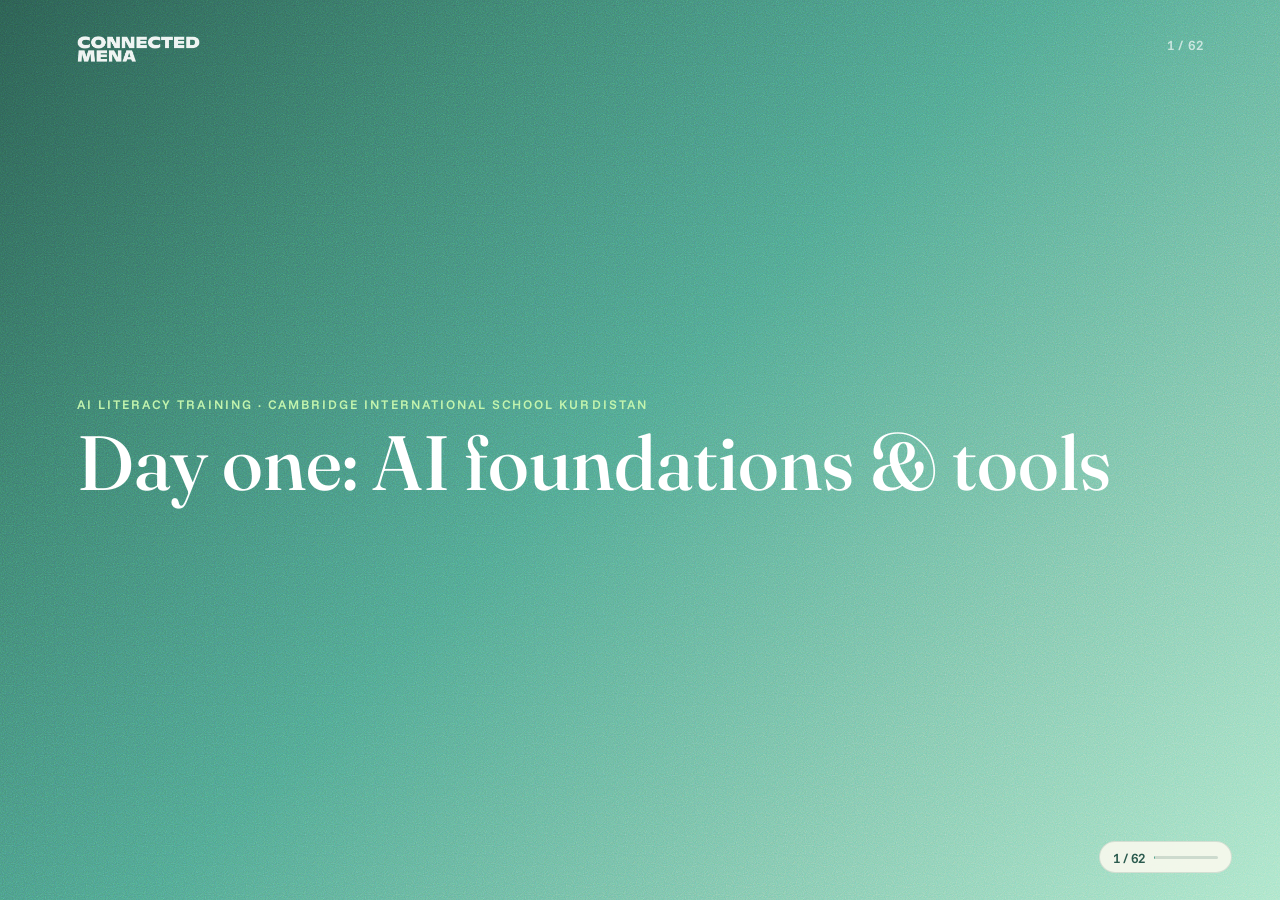
==== index.html @ ff489d91 "Add AutoDraw exercise and LLM/NotebookLM tool slides to Tools for Teachers section Co-Authored-By: C" ====
<!doctype html>
<html lang="en">
<head>
<meta charset="UTF-8" />
<meta name="viewport" content="width=device-width, initial-scale=1, viewport-fit=cover" />
<title>Erbil Training</title>
<link rel="stylesheet" href="css/style.css" />
</head>
<body>

<div class="deck">

  <!-- 1. COVER — day title slide (top level) ................................ -->
  <section id="slide-1" class="slide on-gradient">
    <img class="logo-mark" src="assets/logo/CONNECTED-MENA_Logo_RGB_White.png" alt="CONNECTED MENA" />
    <span class="slide-number"></span>
    <div class="slide-inner">
      <p class="eyebrow on-dark">AI literacy training &middot; Cambridge International School Kurdistan</p>
      <h1 class="headline-xl">Day one: AI foundations &amp; tools</h1>
    </div>
  </section>

  <!-- 2. CONTENT — about me ................................................... -->
  <section id="slide-2" class="slide on-sand">
    <span class="slide-number"></span>
    <div class="slide-inner" style="max-width: 78rem;">
      <h2 class="headline-lg">About me</h2>
      <div class="photo-split">
        <img src="assets/photos/mountains.jpg" alt="" />
        <div>
          <p class="subhead" style="margin-top: 0;">Henry Weikel</p>
          <ul class="bullets" style="margin-top: 0.8rem;">
            <li>English Literature at UC Berkeley &amp; University of Oxford</li>
            <li>Project-based learning and debate educator running programs in Asia, MENA, the UK, &amp; the US</li>
            <li>Obsessed with personal projects: publishing company, travel writing, filmmaking, flying trapeze</li>
            <li>Hobbyist programmer &amp; partial AI skeptic</li>
          </ul>
        </div>
      </div>
    </div>
  </section>

  <!-- 3. CONTENT — introductory exercise ....................................... -->
  <section id="slide-3" class="slide on-sand">
    <span class="slide-number"></span>
    <div class="slide-inner">
      <h2 class="headline-lg">Introductory exercise</h2>
      <div class="axis-card">
        <div class="axis-diagram">
          <span class="axis-label axis-top">Very beneficial</span>
          <span class="axis-label axis-bottom">Very damaging</span>
          <span class="axis-label axis-left">Never</span>
          <span class="axis-label axis-right">Daily</span>
          <div class="axis-svg-wrap">
            <svg class="axis-svg" viewBox="0 0 400 400" preserveAspectRatio="xMidYMid meet">
              <defs>
                <marker id="axisArrow" viewBox="0 0 10 10" refX="5" refY="5" markerWidth="6" markerHeight="6" orient="auto-start-reverse">
                  <path d="M0,0 L10,5 L0,10 Z" style="fill:var(--forest);" />
                </marker>
              </defs>
              <line x1="20" y1="200" x2="380" y2="200" style="stroke:var(--forest); stroke-width:3;" marker-start="url(#axisArrow)" marker-end="url(#axisArrow)" />
              <line x1="200" y1="20" x2="200" y2="380" style="stroke:var(--forest); stroke-width:3;" marker-start="url(#axisArrow)" marker-end="url(#axisArrow)" />
            </svg>
          </div>
        </div>
      </div>
      <ul class="bullets">
        <li>How often do you personally use AI tools now?</li>
        <li>How good do you think AI tools will be for your students?</li>
      </ul>
    </div>
  </section>

  <!-- 4. ICON LIST — key goals of training ..................................... -->
  <section id="slide-4" class="slide on-sand">
    <span class="slide-number"></span>
    <div class="slide-inner">
      <p class="eyebrow">AI foundations</p>
      <h2 class="headline-lg">Key goals of training</h2>
      <ul class="icon-list">
        <li><img src="assets/icons/black/CONNECTED-MENA_Icons_RGB_Shield_Black.png" alt="" />AI foundations &mdash; ethical &amp; technical</li>
        <li><img src="assets/icons/black/CONNECTED-MENA_Icons_RGB_Tool_Black.png" alt="" />Tools available</li>
        <li><img src="assets/icons/black/CONNECTED-MENA_Icons_RGB_Light-Bulb_Black.png" alt="" />New pedagogical frameworks</li>
        <li><img src="assets/icons/black/CONNECTED-MENA_Icons_RGB_Certified_Black.png" alt="" />Practical experience with assessment and classroom management</li>
      </ul>
    </div>
  </section>

  <!-- 5. CARD GRID — 3 day roadmap ............................................. -->
  <section id="slide-5" class="slide on-sand">
    <span class="slide-number"></span>
    <div class="slide-inner">
      <p class="eyebrow">AI foundations</p>
      <h2 class="headline-lg">3 day roadmap</h2>
      <div class="card-grid">
        <div class="card">
          <img class="card-icon" src="assets/icons/black/CONNECTED-MENA_Icons_RGB_Ai_Black.png" alt="" />
          <span class="card-label">Day one</span>
          <h3>AI foundations &amp; tools for education</h3>
        </div>
        <div class="card">
          <img class="card-icon" src="assets/icons/black/CONNECTED-MENA_Icons_RGB_Light-Bulb_Black.png" alt="" />
          <span class="card-label">Day two</span>
          <h3>AI &amp; contemporary pedagogy</h3>
        </div>
        <div class="card">
          <img class="card-icon" src="assets/icons/black/CONNECTED-MENA_Icons_RGB_Book_Black.png" alt="" />
          <span class="card-label">Day three</span>
          <h3>Curriculum introduction &amp; practice lessons</h3>
        </div>
      </div>
    </div>
  </section>

  <!-- 6. CONTENT — what you will leave with .................................... -->
  <section id="slide-6" class="slide on-sand">
    <span class="slide-number"></span>
    <div class="slide-inner">
      <p class="eyebrow">AI foundations</p>
      <h2 class="headline-lg">What you will leave with</h2>
      <ul class="bullets">
        <li>The foundation of the curriculum, preparing you for ongoing support from Mohammed</li>
        <li>Confidence using PBL and interactive classrooms to teach AI</li>
        <li>Experience teaching lessons and assessing student work with a rubric</li>
      </ul>
    </div>
  </section>

  <!-- 7. SUB-SECTION — survey results and discussion ........................... -->
  <section id="slide-7" class="slide on-tint">
    <img class="logo-mark" src="assets/logo/CONNECTED-MENA_Logo_RGB_Black.png" alt="CONNECTED MENA" />
    <span class="slide-number"></span>
    <div class="slide-inner">
      <p class="eyebrow">AI foundations</p>
      <h2 class="headline-lg">Survey results and discussion</h2>
    </div>
  </section>

  <!-- 8. CONTENT — establishing our baseline .................................... -->
  <section id="slide-8" class="slide on-sand">
    <span class="slide-number"></span>
    <div class="slide-inner">
      <p class="eyebrow">Survey results and discussion</p>
      <h2 class="headline-lg">Establishing our baseline</h2>
      <ul class="bullets">
        <li>Which AI tools do you use now?</li>
        <li>Which AI tools are you most interested in learning about?</li>
        <li>What is your biggest concern?</li>
        <li>What would you like to spend the most time on during this training?</li>
        <li>What aspect of teaching do you enjoy the most?</li>
      </ul>
    </div>
  </section>

  <!-- 9. SECTION — AI foundations .............................................. -->
  <section id="slide-9" class="slide on-charcoal">
    <img class="logo-mark" src="assets/logo/CONNECTED-MENA_Logo_RGB_White.png" alt="CONNECTED MENA" />
    <span class="slide-number"></span>
    <span class="section-index">01</span>
    <div class="slide-inner">
      <h1 class="headline-xl">AI foundations</h1>
    </div>
  </section>

  <!-- 10. SUB-SECTION — what is AI? ............................................. -->
  <section id="slide-10" class="slide on-tint">
    <img class="logo-mark" src="assets/logo/CONNECTED-MENA_Logo_RGB_Black.png" alt="CONNECTED MENA" />
    <span class="slide-number"></span>
    <div class="slide-inner">
      <p class="eyebrow">AI foundations</p>
      <h2 class="headline-lg">What is AI?</h2>
    </div>
  </section>

  <!-- 11. CONTENT — rigorous definitions ......................................... -->
  <section id="slide-11" class="slide on-sand">
    <span class="slide-number"></span>
    <div class="slide-inner" style="max-width: 78rem;">
      <p class="eyebrow">What is AI?</p>
      <h2 class="headline-lg">Rigorous definitions are challenging &mdash; but they have to come before policy</h2>
      <div class="photo-split">
        <img src="assets/photos/granta.jpg" alt="" />
        <ul class="bullets" style="margin-top: 0;">
          <li>Major cultural and academic institutions in the US &amp; UK are facing public crises over AI policies</li>
          <li>Nobody involved can seem to agree what constitutes improper usage or even what AI is</li>
          <li>This is why &ldquo;mastery&rdquo; is so central to this curriculum</li>
        </ul>
      </div>
    </div>
  </section>

  <!-- 12. CONTENT — building a curriculum ........................................ -->
  <section id="slide-12" class="slide on-sand">
    <span class="slide-number"></span>
    <div class="slide-inner">
      <p class="eyebrow">What is AI?</p>
      <h2 class="headline-lg">Building a curriculum is the most impactful approach</h2>
      <ul class="bullets">
        <li>The current academic response in the US &amp; UK is retreat &mdash; blue book exams, mirrors during zoom exams, no homework</li>
        <li>Thesis of curriculum: raising students to understand tools will lead to better use (and potentially less use overall as a result)</li>
        <li>Western schools may have gotten these tools earlier, but CIS is significantly ahead by exploring a targeted curriculum</li>
      </ul>
    </div>
  </section>

  <!-- 13. TWO-QUOTE — political foundation ...................................... -->
  <section id="slide-13" class="slide on-gradient">
    <span class="slide-number"></span>
    <div class="slide-inner">
      <p class="eyebrow on-dark">What is AI?</p>
      <h2 class="headline-lg" style="color:var(--white); margin-bottom:1.6rem;">Political foundation</h2>
      <div class="statement-group">
        <p class="statement">Tools are always political.</p>
        <p class="statement">AI tools offer new ways to access, organize, and entrench power. Their opportunities come with risks.</p>
      </div>
    </div>
  </section>

  <!-- 14. TITLE ONLY — terminology ............................................... -->
  <section id="slide-14" class="slide on-sand">
    <span class="slide-number"></span>
    <div class="slide-inner">
      <p class="eyebrow">What is AI?</p>
      <h2 class="headline-lg">Terminology</h2>
    </div>
  </section>

  <!-- 15. CONTENT — key takeaways ................................................. -->
  <section id="slide-15" class="slide on-sand">
    <span class="slide-number"></span>
    <div class="slide-inner">
      <p class="eyebrow">What is AI?</p>
      <h2 class="headline-lg">Key takeaways</h2>
      <ul class="bullets">
        <li>Models are non-deterministic</li>
        <li>Models make predictions based on limited understandings of the world provided by training data</li>
        <li>The model is only one part of the tool</li>
        <li>Modern AI tools are incredibly complex and not fully understood</li>
      </ul>
    </div>
  </section>

  <!-- 16. SUB-SECTION — AI failure modes ......................................... -->
  <section id="slide-16" class="slide on-tint">
    <img class="logo-mark" src="assets/logo/CONNECTED-MENA_Logo_RGB_Black.png" alt="CONNECTED MENA" />
    <span class="slide-number"></span>
    <div class="slide-inner">
      <p class="eyebrow">AI foundations</p>
      <h2 class="headline-lg">AI failure modes</h2>
    </div>
  </section>

  <!-- 17. CONTENT — non-determinism .............................................. -->
  <section id="slide-17" class="slide on-sand">
    <span class="slide-number"></span>
    <div class="slide-inner">
      <img class="mode-icon" src="assets/icons/black/CONNECTED-MENA_Icons_RGB_Cycle_Black.png" alt="" />
      <p class="eyebrow">AI failure modes</p>
      <h2 class="headline-lg">Non-determinism</h2>
      <ul class="bullets">
        <li>Inputs do not produce consistent outputs</li>
      </ul>
    </div>
  </section>

  <!-- 18. CONTENT — sycophancy .................................................... -->
  <section id="slide-18" class="slide on-sand">
    <span class="slide-number"></span>
    <div class="slide-inner">
      <img class="mode-icon" src="assets/icons/black/CONNECTED-MENA_Icons_RGB_Speech_Black.png" alt="" />
      <p class="eyebrow">AI failure modes</p>
      <h2 class="headline-lg">Sycophancy</h2>
      <ul class="bullets">
        <li>Models tend to produce responses that flatter and deceive human users</li>
      </ul>
    </div>
  </section>

  <!-- 19. CONTENT — bland answers .................................................. -->
  <section id="slide-19" class="slide on-sand">
    <span class="slide-number"></span>
    <div class="slide-inner">
      <img class="mode-icon" src="assets/icons/black/CONNECTED-MENA_Icons_RGB_Chart_Black.png" alt="" />
      <p class="eyebrow">AI failure modes</p>
      <h2 class="headline-lg">Bland answers</h2>
      <ul class="bullets">
        <li>Statistical tools are bad at extremes: they &ldquo;regress to the mean&rdquo; of their data by design.</li>
      </ul>
    </div>
  </section>

  <!-- 20. CONTENT — modality blindspots ............................................ -->
  <section id="slide-20" class="slide on-sand">
    <span class="slide-number"></span>
    <div class="slide-inner">
      <img class="mode-icon" src="assets/icons/black/CONNECTED-MENA_Icons_RGB_Maths_Black.png" alt="" />
      <p class="eyebrow">AI failure modes</p>
      <h2 class="headline-lg">Modality blindspots</h2>
      <ul class="bullets">
        <li>Models reason about the world through statistical representations of a specific data modality</li>
        <li>LLM calculations and spatial reasoning are structurally flawed as a result</li>
      </ul>
    </div>
  </section>

  <!-- 21. CONTENT — biased training data ............................................ -->
  <section id="slide-21" class="slide on-sand">
    <span class="slide-number"></span>
    <div class="slide-inner">
      <img class="mode-icon" src="assets/icons/black/CONNECTED-MENA_Icons_RGB_Search_Black.png" alt="" />
      <p class="eyebrow">AI failure modes</p>
      <h2 class="headline-lg">Biased training data</h2>
      <ul class="bullets">
        <li>All data is incomplete and thus biased</li>
        <li>Models inherit and amplify biases</li>
      </ul>
    </div>
  </section>

  <!-- 22. CONTENT — AI detectors don't work .......................................... -->
  <section id="slide-22" class="slide on-sand">
    <span class="slide-number"></span>
    <div class="slide-inner">
      <img class="mode-icon" src="assets/icons/black/CONNECTED-MENA_Icons_RGB_Shield_Black.png" alt="" />
      <p class="eyebrow">AI failure modes</p>
      <h2 class="headline-lg">AI detectors don&rsquo;t work</h2>
      <ul class="bullets">
        <li>False positives are constant and hugely damaging to students&rsquo; confidence</li>
        <li>English Second Language learners suffer the most</li>
        <li>Alternatives: clear standards, grade the process not the output</li>
      </ul>
    </div>
  </section>

  <!-- 23. CONTENT — safety risks ...................................................... -->
  <section id="slide-23" class="slide on-sand">
    <span class="slide-number"></span>
    <div class="slide-inner">
      <img class="mode-icon" src="assets/icons/black/CONNECTED-MENA_Icons_RGB_Lighnting_Black.png" alt="" />
      <p class="eyebrow">AI failure modes</p>
      <h2 class="headline-lg">Safety risks</h2>
      <ul class="bullets">
        <li>Sycophancy and long conversations create psychological danger</li>
        <li>Consumer chatbot protections do not work</li>
        <li>Almost any mainstream AI tool can be broken with prompt injection</li>
      </ul>
    </div>
  </section>

  <!-- 24. SECTION — AI ethics & student agency ......................................... -->
  <section id="slide-24" class="slide on-charcoal">
    <img class="logo-mark" src="assets/logo/CONNECTED-MENA_Logo_RGB_White.png" alt="CONNECTED MENA" />
    <span class="slide-number"></span>
    <span class="section-index">02</span>
    <div class="slide-inner">
      <h1 class="headline-xl">AI ethics &amp; student agency</h1>
    </div>
  </section>

  <!-- 25. CONTENT — "ethics as a practice" .............................................. -->
  <section id="slide-25" class="slide on-sand">
    <span class="slide-number"></span>
    <div class="slide-inner">
      <p class="eyebrow">AI ethics &amp; student agency</p>
      <h2 class="headline-lg">&ldquo;Ethics as a practice&rdquo;</h2>
      <ul class="bullets">
        <li>Context: AI use policies alone don&rsquo;t work &mdash; top western schools struggle to implement rules-based systems, harming students and teachers in the process</li>
        <li>Goal: empower students to create their own relationship with all tools by integrating ethics and agency into the curriculum</li>
        <li>Method: regular ethics discussions feeding into personal AI use constitutions</li>
      </ul>
    </div>
  </section>

  <!-- 26. SUB-SECTION — risks & solutions ................................................ -->
  <section id="slide-26" class="slide on-tint">
    <img class="logo-mark" src="assets/logo/CONNECTED-MENA_Logo_RGB_Black.png" alt="CONNECTED MENA" />
    <span class="slide-number"></span>
    <div class="slide-inner">
      <p class="eyebrow">AI ethics &amp; student agency</p>
      <h2 class="headline-lg">Risks &amp; solutions</h2>
    </div>
  </section>

  <!-- 27. PROBLEM — cognitive debt & developing minds .................................... -->
  <section id="slide-27" class="slide on-sand">
    <span class="slide-number"></span>
    <div class="slide-inner">
      <span class="tag-pill problem"><img src="assets/icons/black/CONNECTED-MENA_Icons_RGB_Stethoscope_Black.png" alt="" />Problem</span>
      <h2 class="headline-lg">Cognitive debt &amp; developing minds</h2>
      <ul class="bullets">
        <li>Using LLMs while completing traditional academic or creative tasks fundamentally changes brain activation, reducing neural connectivity and sense of ownership</li>
        <li>Other tools are not analogous: comparisons to search engines &amp; word processors</li>
        <li>Too early to know the long-term impacts on development</li>
      </ul>
      <p class="citation">Source: Kosmyna, N., Hauptmann, E., Yuan, Y.T., Situ, J., Liao, X.-H., Beresnitzky, A.V., Braunstein, I., &amp; Maes, P. (2025). &ldquo;Your Brain on ChatGPT: Accumulation of Cognitive Debt when Using an AI Assistant for Essay Writing Task.&rdquo; MIT Media Lab. arXiv:2506.08872. &middot; brainonllm.com</p>
    </div>
  </section>

  <!-- 28. SOLUTION (paired with 25) ....................................................... -->
  <section id="slide-28" class="slide on-oasis">
    <span class="slide-number"></span>
    <div class="slide-inner">
      <span class="tag-pill solution"><img src="assets/icons/black/CONNECTED-MENA_Icons_RGB_Light-Bulb_Black.png" alt="" />Solution</span>
      <h2 class="headline-lg">Cognitive debt &amp; developing minds</h2>
      <ul class="bullets">
        <li>Staged tool use</li>
        <li>Mastery before amplification &mdash; &ldquo;force multiplier&rdquo;</li>
      </ul>
    </div>
  </section>

  <!-- 29. PROBLEM — the overcommitment trap ............................................... -->
  <section id="slide-29" class="slide on-sand">
    <span class="slide-number"></span>
    <div class="slide-inner">
      <span class="tag-pill problem"><img src="assets/icons/black/CONNECTED-MENA_Icons_RGB_Stethoscope_Black.png" alt="" />Problem</span>
      <h2 class="headline-lg">The overcommitment trap</h2>
      <ul class="bullets">
        <li>Current climate around productivity, self help, and ambition &mdash; big goals end up backing students into corners to produce</li>
        <li>The most ambitious students tend to be hurt the most in periods of early tool adoption</li>
      </ul>
    </div>
  </section>

  <!-- 30. SOLUTION (paired with 27) ....................................................... -->
  <section id="slide-30" class="slide on-oasis">
    <span class="slide-number"></span>
    <div class="slide-inner">
      <span class="tag-pill solution"><img src="assets/icons/black/CONNECTED-MENA_Icons_RGB_Light-Bulb_Black.png" alt="" />Solution</span>
      <h2 class="headline-lg">The overcommitment trap</h2>
      <ul class="bullets">
        <li>Assess process, inputs, and understanding rather than outputs</li>
        <li>Personal AI use constitution</li>
      </ul>
    </div>
  </section>

  <!-- 31. PROBLEM — discipline & fairness .................................................. -->
  <section id="slide-31" class="slide on-sand">
    <span class="slide-number"></span>
    <div class="slide-inner">
      <span class="tag-pill problem"><img src="assets/icons/black/CONNECTED-MENA_Icons_RGB_Stethoscope_Black.png" alt="" />Problem</span>
      <h2 class="headline-lg">Discipline &amp; fairness</h2>
      <ul class="bullets">
        <li>AI use policies are unclear, students get in trouble often unfairly</li>
      </ul>
    </div>
  </section>

  <!-- 32. SOLUTION (paired with 29) ....................................................... -->
  <section id="slide-32" class="slide on-oasis">
    <span class="slide-number"></span>
    <div class="slide-inner">
      <span class="tag-pill solution"><img src="assets/icons/black/CONNECTED-MENA_Icons_RGB_Light-Bulb_Black.png" alt="" />Solution</span>
      <h2 class="headline-lg">Discipline &amp; fairness</h2>
      <ul class="bullets">
        <li>Make policies clearer</li>
        <li>Enable success rather than punishing failure</li>
      </ul>
    </div>
  </section>

  <!-- 33. CONTENT — exercise ............................................................... -->
  <section id="slide-33" class="slide on-sand">
    <span class="slide-number"></span>
    <div class="slide-inner">
      <p class="eyebrow">Risks &amp; solutions</p>
      <h2 class="headline-lg">Exercise</h2>
      <ul class="bullets">
        <li>In pairs: can you explain your school&rsquo;s AI use policy in 30 seconds such that anyone would understand it exactly?</li>
        <li>Could your students explain it back to you with the same level of clarity?</li>
      </ul>
    </div>
  </section>

  <!-- 34. SUB-SECTION — AI use constitutions ................................................ -->
  <section id="slide-34" class="slide on-tint">
    <img class="logo-mark" src="assets/logo/CONNECTED-MENA_Logo_RGB_Black.png" alt="CONNECTED MENA" />
    <span class="slide-number"></span>
    <div class="slide-inner">
      <p class="eyebrow">AI ethics &amp; student agency</p>
      <h2 class="headline-lg">AI use constitutions</h2>
    </div>
  </section>

  <!-- 35. CONTENT — what is it? .............................................................. -->
  <section id="slide-35" class="slide on-sand">
    <span class="slide-number"></span>
    <div class="slide-inner">
      <p class="eyebrow">AI use constitutions</p>
      <h2 class="headline-lg">What is it?</h2>
      <ul class="bullets">
        <li>A personal &amp; actionable set of principles around AI usage</li>
        <li>A living document &mdash; updated regularly to reflect changes in personal values, current projects, and available resources</li>
        <li>Shifts the discussion from discipline (in both senses of the word) to growth &amp; development</li>
        <li>Centers student agency</li>
      </ul>
    </div>
  </section>

  <!-- 36. TITLE ONLY — exercise: making AI use constitutions .............................. -->
  <section id="slide-36" class="slide on-sand">
    <span class="slide-number"></span>
    <div class="slide-inner">
      <p class="eyebrow">AI use constitutions</p>
      <h2 class="headline-lg">Exercise: Making AI use constitutions</h2>
    </div>
  </section>

  <!-- 37. CONTENT — discussion: living documents .............................................. -->
  <section id="slide-37" class="slide on-sand">
    <span class="slide-number"></span>
    <div class="slide-inner">
      <p class="eyebrow">AI ethics &amp; student agency</p>
      <h2 class="headline-lg">Discussion: How do we integrate AI Use Constitutions into the term?</h2>
      <ul class="bullets">
        <li>What are some ethical dilemmas related to AI you might raise in a monthly session?</li>
        <li>How would you want students to update their constitutions as a result?</li>
      </ul>
    </div>
  </section>

  <!-- 38. SECTION — tools for teachers ........................................................ -->
  <section id="slide-38" class="slide on-charcoal">
    <img class="logo-mark" src="assets/logo/CONNECTED-MENA_Logo_RGB_White.png" alt="CONNECTED MENA" />
    <span class="slide-number"></span>
    <span class="section-index">03</span>
    <div class="slide-inner">
      <h1 class="headline-xl">Tools for teachers</h1>
    </div>
  </section>

  <!-- 39. SUB-SECTION — AutoDraw ............................................................... -->
  <section id="slide-39" class="slide on-tint">
    <img class="logo-mark" src="assets/logo/CONNECTED-MENA_Logo_RGB_Black.png" alt="CONNECTED MENA" />
    <span class="slide-number"></span>
    <div class="slide-inner">
      <p class="eyebrow">Tools for teachers</p>
      <h2 class="headline-lg">AutoDraw</h2>
    </div>
  </section>

  <!-- 40. CONTENT — rules ...................................................................... -->
  <section id="slide-40" class="slide on-sand">
    <span class="slide-number"></span>
    <div class="slide-inner">
      <p class="eyebrow">AutoDraw</p>
      <h2 class="headline-lg">Rules</h2>
      <ul class="bullets">
        <li>Groups of ~3</li>
        <li>One person draws at a time but can&rsquo;t speak</li>
        <li>Everyone else can speak and make suggestions</li>
        <li>The person drawing switches each round</li>
      </ul>
    </div>
  </section>

  <!-- 41. CONTENT — round 1: race .............................................................. -->
  <section id="slide-41" class="slide on-sand">
    <span class="slide-number"></span>
    <div class="slide-inner">
      <p class="eyebrow">AutoDraw</p>
      <h2 class="headline-lg">Round 1 &mdash; race</h2>
      <ul class="bullets">
        <li>Draw the word that appears on the screen</li>
        <li>First team to have AutoDraw suggest the right drawing wins</li>
      </ul>
    </div>
  </section>

  <!-- 42. WORD PROMPT — Umbrella ................................................................ -->
  <section id="slide-42" class="slide on-gradient center-word">
    <span class="slide-number"></span>
    <div class="slide-inner">
      <h1 class="headline-xl">Umbrella</h1>
    </div>
  </section>

  <!-- 43. WORD PROMPT — Elephant ................................................................ -->
  <section id="slide-43" class="slide on-gradient center-word">
    <span class="slide-number"></span>
    <div class="slide-inner">
      <h1 class="headline-xl">Elephant</h1>
    </div>
  </section>

  <!-- 44. WORD PROMPT — Bicycle ................................................................. -->
  <section id="slide-44" class="slide on-gradient center-word">
    <span class="slide-number"></span>
    <div class="slide-inner">
      <h1 class="headline-xl">Bicycle</h1>
    </div>
  </section>

  <!-- 45. WORD PROMPT — Birthday cake ........................................................... -->
  <section id="slide-45" class="slide on-gradient center-word">
    <span class="slide-number"></span>
    <div class="slide-inner">
      <h1 class="headline-xl">Birthday cake</h1>
    </div>
  </section>

  <!-- 46. CONTENT — round 2: break the tool ..................................................... -->
  <section id="slide-46" class="slide on-sand">
    <span class="slide-number"></span>
    <div class="slide-inner">
      <p class="eyebrow">AutoDraw</p>
      <h2 class="headline-lg">Round 2 &mdash; break the tool</h2>
      <ul class="bullets">
        <li>Same teams, opposite goal</li>
        <li>Draw the word on the screen</li>
        <li>Team with the worst suggestion from AutoDraw wins</li>
      </ul>
    </div>
  </section>

  <!-- 47. WORD PROMPT — Helicopter ............................................................... -->
  <section id="slide-47" class="slide on-gradient center-word">
    <span class="slide-number"></span>
    <div class="slide-inner">
      <h1 class="headline-xl">Helicopter</h1>
    </div>
  </section>

  <!-- 48. WORD PROMPT — Erbil Citadel ............................................................ -->
  <section id="slide-48" class="slide on-gradient center-word">
    <span class="slide-number"></span>
    <div class="slide-inner">
      <h1 class="headline-xl">Erbil Citadel</h1>
    </div>
  </section>

  <!-- 49. WORD PROMPT — Dolma ..................................................................... -->
  <section id="slide-49" class="slide on-gradient center-word">
    <span class="slide-number"></span>
    <div class="slide-inner">
      <h1 class="headline-xl">Dolma</h1>
    </div>
  </section>

  <!-- 50. CONTENT — human vs machine .............................................................. -->
  <section id="slide-50" class="slide on-sand">
    <span class="slide-number"></span>
    <div class="slide-inner">
      <p class="eyebrow">AutoDraw</p>
      <h2 class="headline-lg">Human vs machine</h2>
      <ul class="bullets">
        <li>One person draws on board, one on AutoDraw</li>
        <li>Whoever gets a recognizable image first wins</li>
      </ul>
    </div>
  </section>

  <!-- 51. SUB-SECTION — LLMs & large multimodal tools ............................................. -->
  <section id="slide-51" class="slide on-tint">
    <img class="logo-mark" src="assets/logo/CONNECTED-MENA_Logo_RGB_Black.png" alt="CONNECTED MENA" />
    <span class="slide-number"></span>
    <div class="slide-inner">
      <p class="eyebrow">Tools for teachers</p>
      <h2 class="headline-lg">LLMs &amp; large multimodal tools</h2>
    </div>
  </section>

  <!-- 52. CONTENT — assessment risks & tips ....................................................... -->
  <section id="slide-52" class="slide on-sand">
    <span class="slide-number"></span>
    <div class="slide-inner">
      <p class="eyebrow">LLMs &amp; large multimodal tools</p>
      <h2 class="headline-lg">Assessment risks &amp; tips</h2>
      <ul class="bullets">
        <li>Disclose AI use to students</li>
        <li>Give it as much as possible (rubric, examples)</li>
        <li>Don&rsquo;t trust scores on lower level work</li>
        <li>Conversation history biases your model, so use a separate account or project</li>
      </ul>
    </div>
  </section>

  <!-- 53. STEPS — LLM lesson prep exercise ........................................................ -->
  <section id="slide-53" class="slide on-sand">
    <span class="slide-number"></span>
    <div class="slide-inner">
      <p class="eyebrow">LLMs &amp; large multimodal tools</p>
      <h2 class="headline-lg">LLM lesson prep exercise</h2>
      <div class="steps">
        <div class="step">
          <span class="num">1</span>
          <p>Generate a short lesson plan you could use in your classroom.</p>
        </div>
        <div class="step">
          <span class="num">2</span>
          <p>Find one thing wrong with it connected to the &ldquo;failure modes&rdquo; from earlier.</p>
        </div>
      </div>
    </div>
  </section>

  <!-- 54. CONTENT — lesson plan risks & tips ...................................................... -->
  <section id="slide-54" class="slide on-sand">
    <span class="slide-number"></span>
    <div class="slide-inner">
      <p class="eyebrow">LLMs &amp; large multimodal tools</p>
      <h2 class="headline-lg">Lesson plan risks &amp; tips</h2>
      <ul class="bullets">
        <li>GenAI lesson plans are hard to distinguish but score lower and tend to be more general, shallow, and rigid (Microsoft Research Shiksha Copilot study of 1,043 teachers)</li>
        <li>Prompt with as many artifacts as possible, then hand-adapt</li>
        <li>Consider localizing existing lessons instead</li>
      </ul>
    </div>
  </section>

  <!-- 55. STEPS — LLM assignment prep exercise .................................................... -->
  <section id="slide-55" class="slide on-sand">
    <span class="slide-number"></span>
    <div class="slide-inner">
      <p class="eyebrow">LLMs &amp; large multimodal tools</p>
      <h2 class="headline-lg">LLM assignment prep exercise</h2>
      <div class="steps">
        <div class="step">
          <span class="num">1</span>
          <p>Generate an assignment you could give to your students.</p>
        </div>
        <div class="step">
          <span class="num">2</span>
          <p>Find one thing wrong with it connected to the &ldquo;failure modes&rdquo; from earlier.</p>
        </div>
      </div>
    </div>
  </section>

  <!-- 56. SUB-SECTION — NotebookLM ................................................................. -->
  <section id="slide-56" class="slide on-tint">
    <img class="logo-mark" src="assets/logo/CONNECTED-MENA_Logo_RGB_Black.png" alt="CONNECTED MENA" />
    <span class="slide-number"></span>
    <div class="slide-inner">
      <p class="eyebrow">Tools for teachers</p>
      <h2 class="headline-lg">NotebookLM</h2>
    </div>
  </section>

  <!-- 57. STEPS — practice session .................................................................. -->
  <section id="slide-57" class="slide on-sand">
    <span class="slide-number"></span>
    <div class="slide-inner">
      <p class="eyebrow">NotebookLM</p>
      <h2 class="headline-lg">Practice session</h2>
      <div class="steps">
        <div class="step">
          <span class="num">1</span>
          <p>Pick one tool previewed today and use it to generate something robust for a classroom environment.</p>
        </div>
        <div class="step">
          <span class="num">2</span>
          <p>Think of one way to use the tool to teach your students about AI &ldquo;failure modes.&rdquo;</p>
        </div>
      </div>
    </div>
  </section>

  <!-- 58. SECTION — tools for students ......................................................... -->
  <section id="slide-58" class="slide on-charcoal">
    <img class="logo-mark" src="assets/logo/CONNECTED-MENA_Logo_RGB_White.png" alt="CONNECTED MENA" />
    <span class="slide-number"></span>
    <span class="section-index">04</span>
    <div class="slide-inner">
      <h1 class="headline-xl">Tools for students</h1>
    </div>
  </section>

  <!-- 59. CONTENT — staged tool use / safe usage ............................................. -->
  <section id="slide-59" class="slide on-sand">
    <span class="slide-number"></span>
    <div class="slide-inner">
      <p class="eyebrow">Tools for students</p>
      <div class="split">
        <div class="split-col">
          <p class="split-label">Staged tool use</p>
          <ul>
            <li>Never introduce a tool not listed in the curriculum documents without consulting program administration</li>
            <li>Never introduce a tool before students understand how it works &amp; its &ldquo;failure modes&rdquo;</li>
          </ul>
        </div>
        <div class="split-col">
          <p class="split-label">Safe usage</p>
          <ul>
            <li>No cameras</li>
            <li>No personal accounts</li>
            <li>No student data</li>
          </ul>
        </div>
      </div>
    </div>
  </section>

  <!-- 60. SECTION — day two (placeholder — Papert & Resnick moved here for now) ............. -->
  <section id="slide-60" class="slide on-charcoal">
    <img class="logo-mark" src="assets/logo/CONNECTED-MENA_Logo_RGB_White.png" alt="CONNECTED MENA" />
    <span class="slide-number"></span>
    <div class="slide-inner">
      <h1 class="headline-xl">Day two</h1>
    </div>
  </section>

  <!-- 61. CONTENT — theories of good tool use (1/2): Papert ............................... -->
  <section id="slide-61" class="slide on-sand">
    <span class="slide-number"></span>
    <div class="slide-inner">
      <p class="eyebrow">Theories of good tool use</p>
      <h2 class="headline-lg">Seymour Papert</h2>
      <p class="subhead">Mindstorms: Children, Computers, and Powerful Ideas (Basic Books, 1980)</p>
      <ul class="bullets">
        <li>Constructionism</li>
        <li>Debugging culture</li>
        <li>Objects to think with</li>
        <li>Mathland</li>
      </ul>
    </div>
  </section>

  <!-- 62. CONTENT — theories of good tool use (2/2): Resnick ............................... -->
  <section id="slide-62" class="slide on-sand">
    <span class="slide-number"></span>
    <div class="slide-inner">
      <p class="eyebrow">Theories of good tool use</p>
      <h2 class="headline-lg">Mitchel Resnick</h2>
      <p class="subhead">Turtles, Termites, and Traffic Jams: Explorations in Massively Parallel Microworlds (MIT Press, 1994)</p>
      <ul class="bullets">
        <li>Difficulty of understanding that tools and systems lack centralized control</li>
      </ul>
    </div>
  </section>

</div>

<div class="deck-hud">
  <span data-hud-count>1 / 1</span>
  <span class="bar"><span data-hud-bar style="width: 3%;"></span></span>
</div>

<script src="js/deck.js"></script>
</body>
</html>
---- css/style.css ----
/* ==========================================================================
   CONNECTED MENA — AI Literacy Training — Slide Deck
   Brand: Charcoal #1C1B19 · Sand #FEFBF0 · Forest #2A5A4E · Warm Grey #A2998F
          Evergreen #4EA38C · Mint #AAE5C9 · Oasis #C3F4AE · Spring #E7F9E0 · Sky Blue #CFEAFD
   Fonts: Funnel Sans (brand, free) for body/UI. Fraunces (free stand-in for the
          paid "Season Serif") for headlines — swap when the licensed font is bought.
   ========================================================================== */

@font-face {
  font-family: "Funnel Sans";
  src: url("../assets/fonts/FunnelSans-VariableFont_wght.ttf") format("truetype-variations"),
       url("../assets/fonts/FunnelSans-VariableFont_wght.ttf") format("truetype");
  font-weight: 300 800;
  font-style: normal;
  font-display: swap;
}

@font-face {
  font-family: "Fraunces";
  src: url("../assets/fonts/Fraunces-Variable.woff2") format("woff2-variations"),
       url("../assets/fonts/Fraunces-Variable.woff2") format("woff2");
  font-weight: 300 700;
  font-style: normal;
  font-display: swap;
}

:root {
  --charcoal: #1C1B19;
  --sand: #FEFBF0;
  --white: #FFFFFF;
  --warm-grey: #A2998F;
  --forest: #2A5A4E;
  --evergreen: #4EA38C;
  --mint: #AAE5C9;
  --oasis: #C3F4AE;
  --spring: #E7F9E0;
  --sky-blue: #CFEAFD;

  --font-head: "Fraunces", Georgia, "Times New Roman", serif;
  --font-body: "Funnel Sans", -apple-system, "Segoe UI", sans-serif;

  --slide-pad-x: clamp(2rem, 6vw, 6rem);
  --slide-pad-y: clamp(1.5rem, 6vh, 4rem);
  --eyebrow-tracking: 0.16em;
}

* { box-sizing: border-box; }

html, body {
  height: 100%;
  margin: 0;
  padding: 0;
}

body {
  background: var(--sand);
  color: var(--forest);
  font-family: var(--font-body);
  font-weight: 400;
  -webkit-font-smoothing: antialiased;
}

h1, h2, h3, h4 {
  font-family: var(--font-head);
  font-weight: 500;
  margin: 0;
  color: var(--charcoal);
  /* Brand rule: headlines are sentence case, never italic. */
  font-style: normal;
}

p { margin: 0; }
ul { margin: 0; padding: 0; list-style: none; }
img { max-width: 100%; display: block; }

.eyebrow {
  font-family: var(--font-body);
  font-weight: 600;
  font-size: clamp(0.75rem, 1vw, 0.95rem);
  letter-spacing: var(--eyebrow-tracking);
  text-transform: uppercase;
  color: var(--evergreen);
  margin-bottom: 0.9em;
}

.eyebrow.on-dark { color: var(--oasis); }

/* ==========================================================================
   Deck mechanics — CSS scroll-snap is the ground truth (works with zero JS:
   trackpad, mouse wheel, touch, PageUp/PageDown all snap natively). JS layers
   on precise keyboard jumps and a live slide-position readout.
   ========================================================================== */

.deck {
  height: 100vh;
  height: 100dvh;
  overflow-y: scroll;
  overflow-x: hidden;
  scroll-snap-type: y mandatory;
  scroll-behavior: smooth;
}

@media (prefers-reduced-motion: reduce) {
  .deck { scroll-behavior: auto; }
}

.slide {
  height: 100vh;
  height: 100dvh;
  width: 100%;
  scroll-snap-align: start;
  scroll-snap-stop: always;
  position: relative;
  display: flex;
  flex-direction: column;
  justify-content: center;
  padding: var(--slide-pad-y) var(--slide-pad-x);
  overflow: hidden;
}

.slide-inner {
  position: relative;
  z-index: 2;
  width: 100%;
  max-width: 74rem;
  margin: 0 auto;
}

/* Slide background variants */
.slide.on-sand { background: var(--sand); color: var(--forest); }

.slide.on-gradient {
  background: linear-gradient(135deg, var(--forest) 0%, var(--evergreen) 48%, var(--mint) 100%);
  color: var(--white);
}
.slide.on-gradient h1,
.slide.on-gradient h2,
.slide.on-gradient h3 { color: var(--white); }

.slide.on-charcoal {
  background: linear-gradient(160deg, var(--charcoal) 0%, #33312c 100%);
  color: var(--sand);
}
.slide.on-charcoal h1,
.slide.on-charcoal h2,
.slide.on-charcoal h3 { color: var(--sand); }

.slide.on-tint { background: var(--spring); color: var(--forest); }

/* Solution half of a problem/solution pair — a deeper green than on-tint
   to read as a clear mode-shift, and matches the solution tag-pill's own
   color so the pairing feels intentional rather than arbitrary. */
.slide.on-oasis { background: var(--oasis); color: var(--forest); }
.slide.on-oasis .tag-pill.solution { background: var(--white); }

/* Grain overlay — brand guide calls for "a subtle grain effect...for a
   grounded and human look" on ecosystem gradients. Generated inline so it
   works fully offline, no image asset needed. */
.slide.on-gradient::after,
.slide.on-charcoal::after {
  content: "";
  position: absolute;
  inset: 0;
  z-index: 1;
  opacity: 0.5;
  mix-blend-mode: overlay;
  pointer-events: none;
  background-image: url("data:image/svg+xml,%3Csvg xmlns='http://www.w3.org/2000/svg' width='160' height='160'%3E%3Cfilter id='n'%3E%3CfeTurbulence type='fractalNoise' baseFrequency='0.9' numOctaves='2' stitchTiles='stitch'/%3E%3C/filter%3E%3Crect width='100%25' height='100%25' filter='url(%23n)'/%3E%3C/svg%3E");
}

/* ==========================================================================
   Progress / position indicator
   ========================================================================== */

.deck-hud {
  position: fixed;
  bottom: clamp(1rem, 3vh, 2rem);
  right: clamp(1.25rem, 4vw, 3rem);
  z-index: 50;
  display: flex;
  align-items: center;
  gap: 0.6rem;
  font-family: var(--font-body);
  font-size: 0.85rem;
  font-weight: 600;
  color: var(--forest);
  background: rgba(254, 251, 240, 0.85);
  backdrop-filter: blur(6px);
  padding: 0.4rem 0.8rem;
  border-radius: 999px;
  border: 1px solid rgba(42, 90, 78, 0.15);
  pointer-events: none;
}

.deck-hud .bar {
  width: 4rem;
  height: 3px;
  background: rgba(42, 90, 78, 0.18);
  border-radius: 2px;
  overflow: hidden;
}
.deck-hud .bar > span {
  display: block;
  height: 100%;
  background: var(--evergreen);
  transition: width 0.25s ease;
}

/* ==========================================================================
   Shared content pieces
   ========================================================================== */

.headline-xl {
  font-size: clamp(2.4rem, 6vw, 5rem);
  line-height: 1.05;
  letter-spacing: 0;
}

.headline-lg {
  font-size: clamp(2rem, 4.2vw, 3.4rem);
  line-height: 1.1;
}

.subhead {
  font-family: var(--font-body);
  font-weight: 400;
  font-size: clamp(1.05rem, 1.6vw, 1.35rem);
  line-height: 1.5;
  color: var(--warm-grey);
  max-width: 40rem;
  margin-top: 1.2rem;
}
.slide.on-gradient .subhead,
.slide.on-charcoal .subhead { color: var(--spring); opacity: 0.85; }

.meta-row {
  display: flex;
  gap: 1.5rem;
  flex-wrap: wrap;
  margin-top: 2.5rem;
  font-weight: 600;
  font-size: 0.95rem;
  letter-spacing: 0.02em;
}

.logo-mark {
  position: absolute;
  top: clamp(1.5rem, 4vh, 2.5rem);
  left: var(--slide-pad-x);
  height: clamp(1.2rem, 2vw, 1.6rem);
  z-index: 3;
  opacity: 0.92;
}

.slide-number {
  position: absolute;
  top: clamp(1.5rem, 4vh, 2.5rem);
  right: var(--slide-pad-x);
  z-index: 3;
  font-size: 0.85rem;
  font-weight: 600;
  color: var(--warm-grey);
  letter-spacing: 0.05em;
}
.slide.on-gradient .slide-number,
.slide.on-charcoal .slide-number { color: rgba(255,255,255,0.65); }

/* Bullet list with icon markers */
.icon-list {
  display: flex;
  flex-direction: column;
  gap: 1.4rem;
  margin-top: 2.2rem;
}
.icon-list li {
  display: flex;
  align-items: flex-start;
  gap: 1rem;
  font-size: clamp(1.1rem, 1.9vw, 1.5rem);
  line-height: 1.4;
}
.icon-list img {
  width: clamp(1.6rem, 2.4vw, 2.1rem);
  height: clamp(1.6rem, 2.4vw, 2.1rem);
  flex-shrink: 0;
  margin-top: 0.25rem;
}

/* Card grid (roadmap, tool categories) */
.card-grid {
  display: grid;
  grid-template-columns: repeat(auto-fit, minmax(15rem, 1fr));
  gap: 1.5rem;
  margin-top: 2.5rem;
}
.card {
  background: var(--white);
  border: 1px solid rgba(42, 90, 78, 0.12);
  border-radius: 1.1rem;
  padding: 1.8rem;
  display: flex;
  flex-direction: column;
  gap: 0.9rem;
}
.card .card-icon {
  width: 2.4rem;
  height: 2.4rem;
}
.card .card-label {
  font-size: 0.8rem;
  font-weight: 700;
  letter-spacing: 0.1em;
  text-transform: uppercase;
  color: var(--evergreen);
}
.card h3 {
  font-size: 1.35rem;
  font-weight: 500;
}
.card p {
  color: var(--warm-grey);
  font-size: 0.98rem;
  line-height: 1.5;
}

/* Standalone dot-bullet list (plain content slides) */
.bullets { display: flex; flex-direction: column; gap: 0.75rem; margin-top: 2.2rem; }
.bullets li {
  font-size: clamp(1.05rem, 1.7vw, 1.3rem);
  line-height: 1.5;
  padding-left: 1.2rem;
  position: relative;
  max-width: 42rem;
}
.bullets li::before {
  content: "";
  position: absolute;
  left: 0;
  top: 0.6em;
  width: 6px;
  height: 6px;
  border-radius: 50%;
  background: var(--evergreen);
}

/* Break / interstitial slide */
.break-clock {
  font-family: var(--font-head);
  font-size: clamp(4rem, 12vw, 8rem);
  color: var(--white);
  line-height: 1;
}

/* Two-column comparison */
.split {
  display: grid;
  grid-template-columns: 1fr 1fr;
  gap: 0;
  margin-top: 2.5rem;
  border-radius: 1.2rem;
  overflow: hidden;
  border: 1px solid rgba(42, 90, 78, 0.15);
}
.split-col {
  padding: 2.2rem 2rem;
}
.split-col:first-child {
  background: var(--white);
  border-right: 1px solid rgba(42, 90, 78, 0.15);
}
.split-col:last-child { background: var(--spring); }
.split-col .split-label {
  font-size: 0.78rem;
  font-weight: 700;
  letter-spacing: 0.12em;
  text-transform: uppercase;
  color: var(--warm-grey);
  margin-bottom: 1rem;
}
.split-col ul { display: flex; flex-direction: column; gap: 0.7rem; }
.split-col li {
  font-size: clamp(1rem, 1.4vw, 1.15rem);
  line-height: 1.45;
  padding-left: 1.1rem;
  position: relative;
}
.split-col li::before {
  content: "";
  position: absolute;
  left: 0;
  top: 0.55em;
  width: 5px;
  height: 5px;
  border-radius: 50%;
  background: var(--evergreen);
}

/* Pull quote / statement slide */
.statement {
  font-family: var(--font-head);
  font-weight: 500;
  font-size: clamp(1.8rem, 4.4vw, 3.4rem);
  line-height: 1.2;
  max-width: 52rem;
}
.statement .attribution {
  display: block;
  margin-top: 2rem;
  font-family: var(--font-body);
  font-weight: 700;
  font-size: 0.85rem;
  letter-spacing: 0.14em;
  text-transform: uppercase;
  opacity: 0.75;
}

/* Stacked statement group — for slides with 2+ short quotes rather than
   one giant pull-quote */
.statement-group { display: flex; flex-direction: column; gap: 1.6rem; }
.statement-group .statement {
  font-size: clamp(1.5rem, 3.2vw, 2.4rem);
  max-width: 46rem;
}

/* Small icon above an eyebrow — used to give a run of same-template
   content slides (e.g. failure modes) a quick visual anchor */
.mode-icon {
  width: clamp(2rem, 3vw, 2.6rem);
  height: clamp(2rem, 3vw, 2.6rem);
  margin-bottom: 1.4rem;
}

/* Small muted source citation */
.citation {
  margin-top: 1.6rem;
  font-size: 0.8rem;
  line-height: 1.5;
  color: var(--warm-grey);
  max-width: 38rem;
}

/* Logo strip — small partner/program logos in a row */
.logo-strip {
  display: flex;
  align-items: center;
  gap: 2rem;
  margin-top: 2.2rem;
  flex-wrap: wrap;
}
.logo-strip img { height: 1.4rem; width: auto; opacity: 0.85; }

/* Problem / Solution tag pill */
.tag-pill {
  display: inline-flex;
  align-items: center;
  gap: 0.5rem;
  padding: 0.4rem 0.9rem 0.4rem 0.6rem;
  border-radius: 999px;
  font-size: 0.8rem;
  font-weight: 700;
  letter-spacing: 0.08em;
  text-transform: uppercase;
  margin-bottom: 1.6rem;
  width: fit-content;
}
.tag-pill img { width: 1.1rem; height: 1.1rem; }
.tag-pill.problem { background: rgba(162, 153, 143, 0.22); color: var(--charcoal); }
.tag-pill.solution { background: var(--oasis); color: var(--forest); }

/* Numbered activity steps */
.steps { display: flex; flex-direction: column; gap: 1.3rem; margin-top: 2.2rem; }
.step { display: flex; gap: 1.1rem; align-items: flex-start; }
.step .num {
  flex-shrink: 0;
  width: 2.2rem;
  height: 2.2rem;
  border-radius: 50%;
  background: var(--forest);
  color: var(--sand);
  display: flex;
  align-items: center;
  justify-content: center;
  font-family: var(--font-body);
  font-weight: 700;
  font-size: 0.95rem;
}
.step p { font-size: clamp(1rem, 1.6vw, 1.2rem); line-height: 1.5; padding-top: 0.15rem; }

/* Diagram / media placeholder — for content added in a future pass */
.diagram-placeholder {
  margin-top: 2.5rem;
  border: 2px dashed var(--warm-grey);
  border-radius: 1.2rem;
  min-height: 16rem;
  display: flex;
  flex-direction: column;
  align-items: center;
  justify-content: center;
  gap: 0.6rem;
  color: var(--warm-grey);
  text-align: center;
  padding: 2rem;
}
.diagram-placeholder .ph-title {
  font-family: var(--font-body);
  font-weight: 700;
  letter-spacing: 0.06em;
  text-transform: uppercase;
  font-size: 0.85rem;
}
.diagram-placeholder p { max-width: 32rem; font-size: 0.95rem; }

/* Photo + text side-by-side — e.g. About me. The photo keeps its natural
   aspect ratio (no forced crop); the text column complements its shape
   rather than fighting it. */
.photo-split {
  display: grid;
  grid-template-columns: 1fr 1fr;
  gap: clamp(2rem, 4vw, 3.5rem);
  align-items: center;
  margin-top: 2.2rem;
}
.photo-split img {
  width: 100%;
  height: auto;
  display: block;
  border-radius: 1.1rem;
}
@media (max-width: 720px) {
  .photo-split { grid-template-columns: 1fr; }
}

/* Axis / floor-grid diagram — e.g. a "four corners" activity where the room
   maps onto two crossing spectrums */
.axis-card {
  background: var(--white);
  border: 1px solid rgba(42, 90, 78, 0.12);
  border-radius: 1.1rem;
  padding: 2rem 4.75rem;
  max-width: 26rem;
  margin-top: 2.5rem;
}
.axis-diagram {
  position: relative;
  width: 100%;
  padding: 2.4rem 1.7rem;
}
.axis-diagram .axis-svg-wrap {
  aspect-ratio: 1 / 1;
}
.axis-svg { width: 100%; height: 100%; display: block; }
.axis-label {
  position: absolute;
  font-family: var(--font-body);
  font-weight: 700;
  font-size: 0.8rem;
  letter-spacing: 0.04em;
  text-transform: uppercase;
  color: var(--charcoal);
  white-space: nowrap;
}
.axis-label.axis-top { top: 0; left: 50%; transform: translateX(-50%); }
.axis-label.axis-bottom { bottom: 0; left: 50%; transform: translateX(-50%); }
/* Anchored so the label grows away from the diagram, not into it */
.axis-label.axis-left { right: 100%; top: 50%; transform: translateY(-50%); margin-right: 0.6rem; }
.axis-label.axis-right { left: 100%; top: 50%; transform: translateY(-50%); margin-left: 0.6rem; }

/* Single-word prompt card — flashed on screen for a quick drawing-game round */
.slide.center-word .slide-inner { text-align: center; }

/* Section index footer note (kept off dark slides automatically via color) */
.section-index {
  font-family: var(--font-body);
  font-weight: 700;
  font-size: clamp(3rem, 9vw, 7rem);
  color: rgba(255,255,255,0.28);
  position: absolute;
  top: clamp(1.5rem, 5vh, 3rem);
  right: var(--slide-pad-x);
  line-height: 1;
}

@media (max-width: 640px) {
  .split { grid-template-columns: 1fr; }
  .split-col:first-child { border-right: none; border-bottom: 1px solid rgba(42,90,78,0.15); }
}
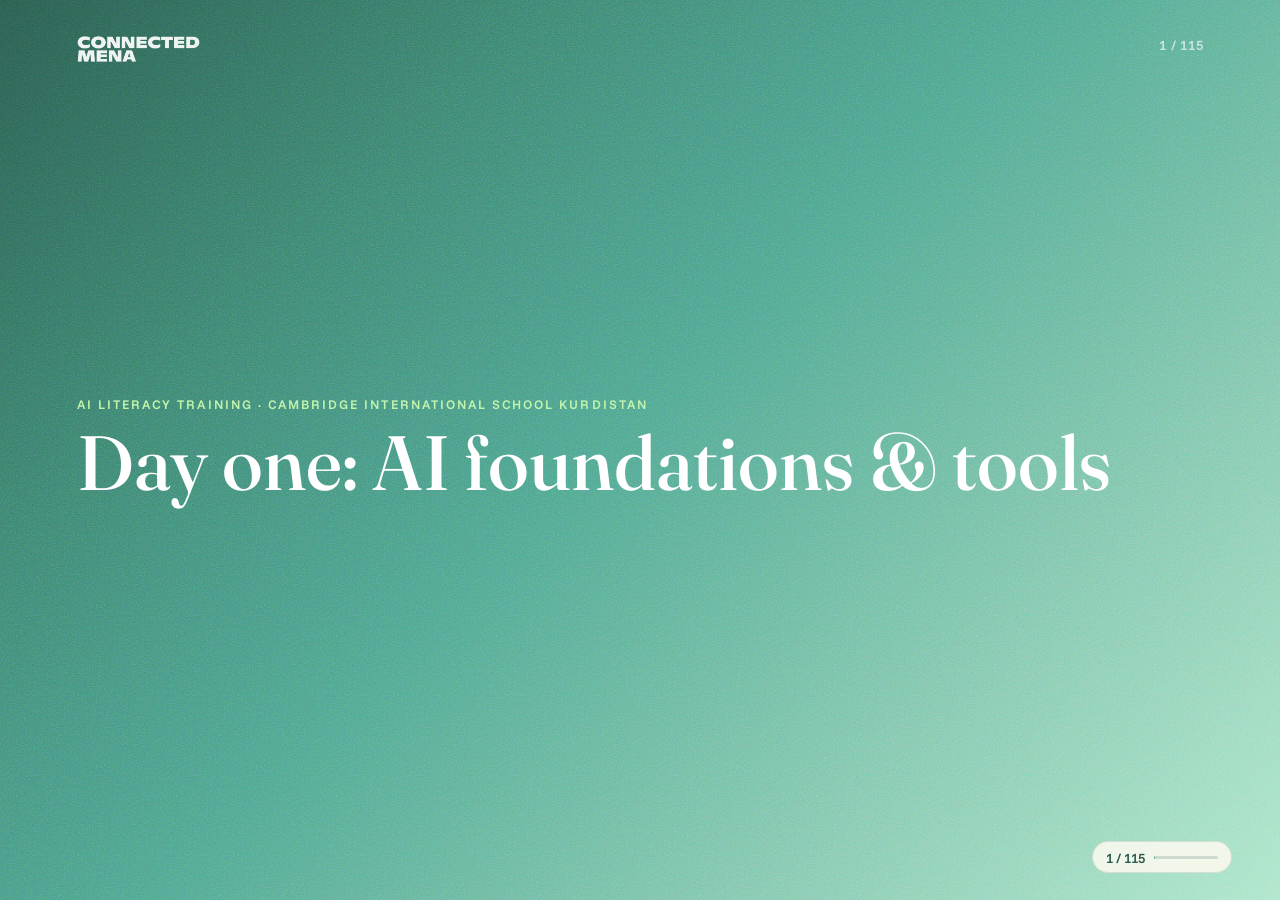
==== commit 9b6c9fd1: "Rework AI pedagogy and debate/project sections of Day Two deck - Reorder pedagogy slides and add UNE" ====
--- a/index.html
+++ b/index.html
@@ -792,40 +792,749 @@
     </div>
   </section>
 
-  <!-- 60. SECTION — day two (placeholder — Papert & Resnick moved here for now) ............. -->
-  <section id="slide-60" class="slide on-charcoal">
+  <!-- 60. COVER — day two title slide ......................................... -->
+  <section id="slide-60" class="slide on-gradient">
     <img class="logo-mark" src="assets/logo/CONNECTED-MENA_Logo_RGB_White.png" alt="CONNECTED MENA" />
     <span class="slide-number"></span>
     <div class="slide-inner">
-      <h1 class="headline-xl">Day two</h1>
-    </div>
-  </section>
-
-  <!-- 61. CONTENT — theories of good tool use (1/2): Papert ............................... -->
+      <p class="eyebrow on-dark">AI literacy training &middot; Cambridge International School Kurdistan</p>
+      <h1 class="headline-xl">Day two: project-based learning &amp; interactive classrooms for AI</h1>
+    </div>
+  </section>
+
+  <!-- 61. CONTENT — today's goals ............................................... -->
   <section id="slide-61" class="slide on-sand">
     <span class="slide-number"></span>
     <div class="slide-inner">
-      <p class="eyebrow">Theories of good tool use</p>
-      <h2 class="headline-lg">Seymour Papert</h2>
-      <p class="subhead">Mindstorms: Children, Computers, and Powerful Ideas (Basic Books, 1980)</p>
-      <ul class="bullets">
-        <li>Constructionism</li>
-        <li>Debugging culture</li>
-        <li>Objects to think with</li>
-        <li>Mathland</li>
-      </ul>
-    </div>
-  </section>
-
-  <!-- 62. CONTENT — theories of good tool use (2/2): Resnick ............................... -->
+      <p class="eyebrow">Day two</p>
+      <h2 class="headline-lg">Today&rsquo;s goals</h2>
+      <ul class="bullets">
+        <li>Introduce two new ways to teach AI &amp; other subjects</li>
+        <li>Prepare an outline for a project to do with students</li>
+        <li>Reduce stress around teaching new material or answering hard questions</li>
+      </ul>
+    </div>
+  </section>
+
+  <!-- 62. STEPS — opener activity: the Equidistance Game ......................... -->
   <section id="slide-62" class="slide on-sand">
     <span class="slide-number"></span>
     <div class="slide-inner">
-      <p class="eyebrow">Theories of good tool use</p>
-      <h2 class="headline-lg">Mitchel Resnick</h2>
-      <p class="subhead">Turtles, Termites, and Traffic Jams: Explorations in Massively Parallel Microworlds (MIT Press, 1994)</p>
-      <ul class="bullets">
-        <li>Difficulty of understanding that tools and systems lack centralized control</li>
+      <p class="eyebrow">Opener activity</p>
+      <h2 class="headline-lg">The equidistance game</h2>
+      <div class="steps">
+        <div class="step"><span class="num">1</span><p>Secretly choose two people.</p></div>
+        <div class="step"><span class="num">2</span><p>Do not tell them.</p></div>
+        <div class="step"><span class="num">3</span><p>Move so you are always the same distance from both.</p></div>
+        <div class="step"><span class="num">4</span><p>Keep moving until I say stop.</p></div>
+      </div>
+    </div>
+  </section>
+
+  <!-- 63. CONTENT — game debrief ................................................. -->
+  <section id="slide-63" class="slide on-sand">
+    <span class="slide-number"></span>
+    <div class="slide-inner">
+      <p class="eyebrow">Opener activity</p>
+      <h2 class="headline-lg">Game debrief</h2>
+      <ul class="bullets">
+        <li>Who was in charge?</li>
+        <li>Did anyone plan that shape?</li>
+        <li>Could you have predicted it from your own rule?</li>
+      </ul>
+    </div>
+  </section>
+
+  <!-- 64. STATEMENT — what you just did was a lesson ............................. -->
+  <section id="slide-64" class="slide on-gradient">
+    <span class="slide-number"></span>
+    <div class="slide-inner">
+      <p class="eyebrow on-dark">Opener activity</p>
+      <p class="statement">Simple, fun interactions often explain concepts better than lectures &mdash; especially about complex systems like AI.</p>
+    </div>
+  </section>
+
+  <!-- 65. CONTENT — "What is AI?" ................................................. -->
+  <section id="slide-65" class="slide on-sand">
+    <span class="slide-number"></span>
+    <div class="slide-inner">
+      <p class="eyebrow">The three questions from yesterday</p>
+      <h2 class="headline-lg">&ldquo;What is AI?&rdquo;</h2>
+      <ul class="bullets">
+        <li><strong>To a young child:</strong> a computer that learns from examples instead of being given rules.</li>
+        <li><strong>To a middle student:</strong> we show it thousands of examples, it finds the patterns, then it guesses about things it has never seen.</li>
+        <li><strong>To an older student:</strong> a system that is trained with existing data to predict the next item in a sequence and create new media, which is why it can seem so convincing while still making mistakes.</li>
+      </ul>
+    </div>
+  </section>
+
+  <!-- 66. CONTENT — "What does GPT stand for?" .................................... -->
+  <section id="slide-66" class="slide on-sand">
+    <span class="slide-number"></span>
+    <div class="slide-inner">
+      <p class="eyebrow">The three questions from yesterday</p>
+      <h2 class="headline-lg">&ldquo;What does GPT stand for?&rdquo;</h2>
+      <ul class="bullets">
+        <li><strong>Generative:</strong> it makes new text.</li>
+        <li><strong>Pre-trained:</strong> it learned from an enormous amount of text before you ever opened it.</li>
+        <li><strong>Transformer:</strong> the name of the most important component. It breaks data into smaller chunks, turns those chunks into numbers, and then looks at all of them at the same time to find new patterns.</li>
+      </ul>
+    </div>
+  </section>
+
+  <!-- 67. CONTENT — "Is there a book about AI?" ................................... -->
+  <section id="slide-67" class="slide on-sand">
+    <span class="slide-number"></span>
+    <div class="slide-inner">
+      <p class="eyebrow">The three questions from yesterday</p>
+      <h2 class="headline-lg">&ldquo;Is there a book about AI?&rdquo;</h2>
+      <ul class="bullets">
+        <li>Every Grade 7&ndash;12 lesson comes with a Subject Background primer written for a teacher with no computing background</li>
+        <li>All lessons have Q&amp;A guides or Common Misconceptions sections</li>
+      </ul>
+    </div>
+  </section>
+
+  <!-- 68. STEPS — key strategy: park it and answer it ............................. -->
+  <section id="slide-68" class="slide on-sand">
+    <span class="slide-number"></span>
+    <div class="slide-inner">
+      <p class="eyebrow">The three questions from yesterday</p>
+      <h2 class="headline-lg">Key strategy: &ldquo;park it and answer it&rdquo;</h2>
+      <div class="steps">
+        <div class="step"><span class="num">1</span><p>&ldquo;That&rsquo;s a great question, let me answer it next lesson when it fits in naturally and everyone is listening.&rdquo; or &ldquo;Great question &mdash; I want to do some research first to make sure I can give you the best answer.&rdquo;</p></div>
+        <div class="step"><span class="num">2</span><p>Write it in the corner of the board.</p></div>
+        <div class="step"><span class="num">3</span><p>Answer it next lesson.</p></div>
+        <div class="step"><span class="num">4</span><p>Connect this process back to the curriculum. (G9)</p></div>
+      </div>
+    </div>
+  </section>
+
+  <!-- 69. SUB-SECTION — AI pedagogy ................................................ -->
+  <section id="slide-69" class="slide on-tint">
+    <img class="logo-mark" src="assets/logo/CONNECTED-MENA_Logo_RGB_Black.png" alt="CONNECTED MENA" />
+    <span class="slide-number"></span>
+    <div class="slide-inner">
+      <p class="eyebrow">AI pedagogy</p>
+      <h2 class="headline-lg">Why AI needs to be taught differently</h2>
+    </div>
+  </section>
+
+  <!-- 70. CONTENT — AI4K12 five big ideas .......................................... -->
+  <section id="slide-70" class="slide on-sand">
+    <span class="slide-number"></span>
+    <div class="slide-inner">
+      <p class="eyebrow">AI pedagogy</p>
+      <h2 class="headline-lg">AI4K12 five big ideas</h2>
+      <ul class="bullets">
+        <li><strong>Perception:</strong> computers perceive the world using sensors.</li>
+        <li><strong>Representation &amp; Reasoning:</strong> agents maintain representations of the world and use them for reasoning.</li>
+        <li><strong>Learning:</strong> computers can learn from data.</li>
+        <li><strong>Natural Interaction:</strong> intelligent agents need many kinds of knowledge to interact naturally with humans.</li>
+        <li><strong>Societal Impact:</strong> AI can impact society in both positive and negative ways.</li>
+        <li>Every lesson in this curriculum cites one of these</li>
+      </ul>
+    </div>
+  </section>
+
+  <!-- 71. CONTENT — Brookings Institution framework ................................ -->
+  <section id="slide-71" class="slide on-sand">
+    <span class="slide-number"></span>
+    <div class="slide-inner">
+      <p class="eyebrow">AI pedagogy</p>
+      <h2 class="headline-lg">Brookings Institution framework, 2026</h2>
+      <ul class="bullets">
+        <li><strong>Prosper:</strong> use well-designed AI tools to genuinely improve teaching and learning.</li>
+        <li><strong>Prepare:</strong> build the AI literacy educators, students, and families need to engage responsibly.</li>
+        <li><strong>Protect:</strong> safeguard children&rsquo;s development, wellbeing, and data from AI&rsquo;s risks.</li>
+      </ul>
+    </div>
+  </section>
+
+  <!-- 72. STEPS — UNESCO progression ............................................... -->
+  <section id="slide-72" class="slide on-sand">
+    <span class="slide-number"></span>
+    <div class="slide-inner">
+      <p class="eyebrow">AI pedagogy</p>
+      <h2 class="headline-lg">UNESCO progression</h2>
+      <div class="steps">
+        <div class="step"><span class="num">1</span><p><strong>Acquire:</strong> build basic understanding and technical familiarity with AI tools and concepts.</p></div>
+        <div class="step"><span class="num">2</span><p><strong>Deepen:</strong> apply that knowledge to real subject content and real-world problems.</p></div>
+        <div class="step"><span class="num">3</span><p><strong>Create:</strong> design new work and knowledge, transforming how you teach and learn.</p></div>
+      </div>
+    </div>
+  </section>
+
+  <!-- 73. CONTENT — activity: where do you fall on the UNESCO progression? .......... -->
+  <section id="slide-73" class="slide on-sand">
+    <span class="slide-number"></span>
+    <div class="slide-inner">
+      <p class="eyebrow">AI pedagogy</p>
+      <h2 class="headline-lg">Activity: Where do you fall on the UNESCO progression?</h2>
+      <div class="zone-card">
+        <div class="zone-diagram">
+          <div class="zone-band"><span class="zone-name">Acquire</span></div>
+          <svg class="zone-arrow-svg" viewBox="0 0 24 20" aria-hidden="true">
+            <defs>
+              <marker id="zoneArrowHead" viewBox="0 0 10 10" refX="5" refY="5" markerWidth="5" markerHeight="5" orient="auto">
+                <path d="M0,0 L10,5 L0,10 Z" style="fill:var(--forest);" />
+              </marker>
+            </defs>
+            <line x1="12" y1="1" x2="12" y2="15" style="stroke:var(--forest); stroke-width:2;" marker-end="url(#zoneArrowHead)" />
+          </svg>
+          <div class="zone-band"><span class="zone-name">Deepen</span></div>
+          <svg class="zone-arrow-svg" viewBox="0 0 24 20" aria-hidden="true">
+            <line x1="12" y1="1" x2="12" y2="15" style="stroke:var(--forest); stroke-width:2;" marker-end="url(#zoneArrowHead)" />
+          </svg>
+          <div class="zone-band"><span class="zone-name">Create</span></div>
+        </div>
+      </div>
+      <ul class="bullets">
+        <li><strong>Acquire:</strong> I am still learning what AI systems are.</li>
+        <li><strong>Deepen:</strong> I can use AI systems and explain them.</li>
+        <li><strong>Create:</strong> I can design with AI systems and teach others.</li>
+      </ul>
+    </div>
+  </section>
+
+  <!-- 74. CARD GRID — two ways to teach this curriculum ............................ -->
+  <section id="slide-74" class="slide on-sand">
+    <span class="slide-number"></span>
+    <div class="slide-inner">
+      <p class="eyebrow">AI pedagogy</p>
+      <h2 class="headline-lg">Two ways to teach this curriculum</h2>
+      <div class="card-grid">
+        <div class="card">
+          <img class="card-icon" src="assets/icons/black/CONNECTED-MENA_Icons_RGB_Speech_Black.png" alt="" />
+          <span class="card-label">This morning</span>
+          <h3>Interactive classrooms</h3>
+        </div>
+        <div class="card">
+          <img class="card-icon" src="assets/icons/black/CONNECTED-MENA_Icons_RGB_Book_Black.png" alt="" />
+          <span class="card-label">This afternoon</span>
+          <h3>Project-based learning</h3>
+        </div>
+      </div>
+    </div>
+  </section>
+
+  <!-- 75. TITLE ONLY — answering hard questions ..................................... -->
+  <section id="slide-75" class="slide on-sand">
+    <span class="slide-number"></span>
+    <div class="slide-inner">
+      <p class="eyebrow">Closer activity</p>
+      <h2 class="headline-lg">Answering hard questions</h2>
+    </div>
+  </section>
+
+  <!-- 76. CONTENT — round 1: what would you say? .................................... -->
+  <section id="slide-76" class="slide on-sand">
+    <span class="slide-number"></span>
+    <div class="slide-inner">
+      <p class="eyebrow">Answering hard questions</p>
+      <h2 class="headline-lg">Round 1 &mdash; what would you say?</h2>
+      <ul class="bullets">
+        <li>&ldquo;The tomato could go in either category, so how do we know which one is right?&rdquo; (Grade 3)</li>
+        <li>&ldquo;If something is true for most people in a group, isn&rsquo;t it fair to say it?&rdquo; (Grade 6)</li>
+      </ul>
+    </div>
+  </section>
+
+  <!-- 77. CONTENT — round 1: what the guide says ..................................... -->
+  <section id="slide-77" class="slide on-sand">
+    <span class="slide-number"></span>
+    <div class="slide-inner">
+      <p class="eyebrow">Answering hard questions</p>
+      <h2 class="headline-lg">Round 1 &mdash; what the guide says</h2>
+      <ul class="bullets">
+        <li><strong>Tomato:</strong> for some cards there is no perfect answer. What matters is having a real reason &mdash; a tomato is a fruit because of how it grows, even though we cook it like a vegetable. Both facts are true, the rule just has to say which one counts. (G3-05)</li>
+        <li><strong>True for most:</strong> it depends how you say it. &ldquo;Many people who like X also like Y&rdquo; is an honest pattern. &ldquo;Everyone who likes X is Y&rdquo; claims something about every single person, and that is usually not true. Name the real pattern with &ldquo;some&rdquo; or &ldquo;many.&rdquo; (G6-08)</li>
+      </ul>
+    </div>
+  </section>
+
+  <!-- 78. CONTENT — round 2: what would you say? ..................................... -->
+  <section id="slide-78" class="slide on-sand">
+    <span class="slide-number"></span>
+    <div class="slide-inner">
+      <p class="eyebrow">Answering hard questions</p>
+      <h2 class="headline-lg">Round 2 &mdash; what would you say?</h2>
+      <ul class="bullets">
+        <li>&ldquo;It gave a source, so it is checked.&rdquo; (Grade 9)</li>
+        <li>&ldquo;The AI is my source.&rdquo; (Grade 9)</li>
+        <li>&ldquo;Finding the AI wrong means I failed.&rdquo; (Grade 9)</li>
+        <li>&ldquo;AI can do it, so we should.&rdquo; (Grade 10)</li>
+        <li>&ldquo;One side of the debate is obviously right.&rdquo; (Grade 10)</li>
+      </ul>
+    </div>
+  </section>
+
+  <!-- 79. CONTENT — round 2: what the guide says ..................................... -->
+  <section id="slide-79" class="slide on-sand">
+    <span class="slide-number"></span>
+    <div class="slide-inner">
+      <p class="eyebrow">Answering hard questions</p>
+      <h2 class="headline-lg">Round 2 &mdash; what the guide says</h2>
+      <ul class="bullets">
+        <li>A named source is not a read one &mdash; open it. The AI can misattribute a real source or invent one entirely. (G9-10)</li>
+        <li>The AI is never the citation. You cite the reliable source you opened and verified. (G9-10)</li>
+        <li>Catching the AI being wrong is the skill, not a failure. A found error is a success. (G9-10)</li>
+        <li>Can is not should. Capability is not a reason. (G10-18)</li>
+        <li>If one side is obviously right, it is not a real tradeoff &mdash; both sides have to be genuine goods. (G10-22)</li>
+      </ul>
+    </div>
+  </section>
+
+  <!-- 80. CARD GRID — opener activity: you are Grade 3 now ........................... -->
+  <section id="slide-80" class="slide on-sand">
+    <span class="slide-number"></span>
+    <div class="slide-inner">
+      <p class="eyebrow">Interactive classrooms</p>
+      <div class="card-grid">
+        <div class="card"><h3>Animals</h3></div>
+        <div class="card"><h3>Fruit</h3></div>
+        <div class="card"><h3>Vehicles</h3></div>
+      </div>
+    </div>
+  </section>
+
+  <!-- 81. STATEMENT — sentence frame: "I put ___ in ___ because ___" ................. -->
+  <section id="slide-81" class="slide on-gradient">
+    <span class="slide-number"></span>
+    <div class="slide-inner">
+      <p class="eyebrow on-dark">Interactive classrooms</p>
+      <p class="statement">&ldquo;I put ___ in ___ because ___&rdquo;</p>
+    </div>
+  </section>
+
+  <!-- 82. WORD PROMPT — Is soup a drink? .............................................. -->
+  <section id="slide-82" class="slide on-gradient center-word">
+    <span class="slide-number"></span>
+    <div class="slide-inner">
+      <h1 class="headline-xl">Is soup a drink?</h1>
+    </div>
+  </section>
+
+  <!-- 83. WORD PROMPT — Is a shawarma a sandwich? ..................................... -->
+  <section id="slide-83" class="slide on-gradient center-word">
+    <span class="slide-number"></span>
+    <div class="slide-inner">
+      <h1 class="headline-xl">Is a shawarma a sandwich?</h1>
+    </div>
+  </section>
+
+  <!-- 84. WORD PROMPT — Is an elevator a vehicle? ..................................... -->
+  <section id="slide-84" class="slide on-gradient center-word">
+    <span class="slide-number"></span>
+    <div class="slide-inner">
+      <h1 class="headline-xl">Is an elevator a vehicle?</h1>
+    </div>
+  </section>
+
+  <!-- 85. WORD PROMPT — Is a calculator AI? ............................................ -->
+  <section id="slide-85" class="slide on-gradient center-word">
+    <span class="slide-number"></span>
+    <div class="slide-inner">
+      <h1 class="headline-xl">Is a calculator AI?</h1>
+    </div>
+  </section>
+
+  <!-- 86. WORD PROMPT — Is autocorrect AI? ............................................. -->
+  <section id="slide-86" class="slide on-gradient center-word">
+    <span class="slide-number"></span>
+    <div class="slide-inner">
+      <h1 class="headline-xl">Is autocorrect AI?</h1>
+    </div>
+  </section>
+
+  <!-- 87. STEPS — the core lesson flow ................................................. -->
+  <section id="slide-87" class="slide on-sand">
+    <span class="slide-number"></span>
+    <div class="slide-inner">
+      <p class="eyebrow">Interactive classrooms</p>
+      <h2 class="headline-lg">The core lesson flow</h2>
+      <div class="steps">
+        <div class="step"><span class="num">1</span><p>Give students something to notice</p></div>
+        <div class="step"><span class="num">2</span><p>Name the idea plainly</p></div>
+        <div class="step"><span class="num">3</span><p>Do something with the idea</p></div>
+        <div class="step"><span class="num">4</span><p>Come back to the idea</p></div>
+      </div>
+    </div>
+  </section>
+
+  <!-- 88. CONTENT — three strategies .................................................... -->
+  <section id="slide-88" class="slide on-sand">
+    <span class="slide-number"></span>
+    <div class="slide-inner">
+      <p class="eyebrow">Interactive classrooms</p>
+      <h2 class="headline-lg">Three strategies</h2>
+      <ul class="bullets">
+        <li>Easy examples first, get harder with time</li>
+        <li>Wonder aloud instead of answering questions</li>
+        <li>The reason matters more than the right answer</li>
+      </ul>
+    </div>
+  </section>
+
+  <!-- 89. TITLE ONLY — using tool demos to back up ideas .............................. -->
+  <section id="slide-89" class="slide on-sand">
+    <span class="slide-number"></span>
+    <div class="slide-inner">
+      <p class="eyebrow">Interactive classrooms</p>
+      <h2 class="headline-lg">Using tool demos to back up ideas from interactive activities</h2>
+    </div>
+  </section>
+
+  <!-- 90. STATEMENT — it only knows what you showed it (G6-08) ........................ -->
+  <section id="slide-90" class="slide on-gradient">
+    <span class="slide-number"></span>
+    <div class="slide-inner">
+      <p class="eyebrow on-dark">Interactive classrooms</p>
+      <p class="statement">It only knows what you showed it &mdash; bad examples in, unfair answers out.<span class="attribution">G6-08</span></p>
+    </div>
+  </section>
+
+  <!-- 91. SPLIT — how to adjust for age bands .......................................... -->
+  <section id="slide-91" class="slide on-sand">
+    <span class="slide-number"></span>
+    <div class="slide-inner">
+      <p class="eyebrow">Interactive classrooms</p>
+      <h2 class="headline-lg">How to adjust for age bands</h2>
+      <div class="split">
+        <div class="split-col">
+          <p class="split-label">Grades 4 &amp; 5</p>
+          <ul>
+            <li>You demonstrate, students watch</li>
+          </ul>
+        </div>
+        <div class="split-col">
+          <p class="split-label">Grade 7+</p>
+          <ul>
+            <li>Students use it themselves &mdash; without webcams (use existing photos from the web, etc.)</li>
+          </ul>
+        </div>
+      </div>
+    </div>
+  </section>
+
+  <!-- 92. CONTENT — five ways to run an interactive classroom ......................... -->
+  <section id="slide-92" class="slide on-sand">
+    <span class="slide-number"></span>
+    <div class="slide-inner">
+      <p class="eyebrow">Interactive classrooms</p>
+      <h2 class="headline-lg">Five ways to run an interactive classroom</h2>
+      <ul class="bullets">
+        <li>Games</li>
+        <li>Simulations / role-play</li>
+        <li>Flipped classroom</li>
+        <li>Harkness table or Socratic seminar</li>
+        <li>Debate</li>
+      </ul>
+    </div>
+  </section>
+
+  <!-- 93. PROBLEM — one trap to avoid .................................................. -->
+  <section id="slide-93" class="slide on-sand">
+    <span class="slide-number"></span>
+    <div class="slide-inner">
+      <span class="tag-pill problem"><img src="assets/icons/black/CONNECTED-MENA_Icons_RGB_Stethoscope_Black.png" alt="" />Problem</span>
+      <h2 class="headline-lg">One trap to avoid</h2>
+      <ul class="bullets">
+        <li>Constant ping-pong questioning</li>
+        <li>Only confident students answer, and the rest get quieter over time</li>
+      </ul>
+    </div>
+  </section>
+
+  <!-- 94. SOLUTION (paired with 93) .................................................... -->
+  <section id="slide-94" class="slide on-oasis">
+    <span class="slide-number"></span>
+    <div class="slide-inner">
+      <span class="tag-pill solution"><img src="assets/icons/black/CONNECTED-MENA_Icons_RGB_Light-Bulb_Black.png" alt="" />Solution</span>
+      <h2 class="headline-lg">Structures that spread participation more evenly</h2>
+      <ul class="bullets">
+        <li>Think first, then pair, then share</li>
+        <li>Every table must report one line</li>
+        <li>Talk tokens</li>
+        <li>Tell them the question, then give thirty seconds before anyone speaks</li>
+      </ul>
+    </div>
+  </section>
+
+  <!-- 95. STEPS — discussion in groups ................................................. -->
+  <section id="slide-95" class="slide on-sand">
+    <span class="slide-number"></span>
+    <div class="slide-inner">
+      <p class="eyebrow">Interactive classrooms</p>
+      <h2 class="headline-lg">Discussion in groups</h2>
+      <div class="steps">
+        <div class="step"><span class="num">1</span><p>How is this different from how we teach now?</p></div>
+        <div class="step"><span class="num">2</span><p>Which of these would you actually try?</p></div>
+        <div class="step"><span class="num">3</span><p>Which feels hardest with your students?</p></div>
+        <div class="step"><span class="num">4</span><p>What would you change for here?</p></div>
+      </div>
+    </div>
+  </section>
+
+  <!-- 96. STEPS — before you leave for lunch ........................................... -->
+  <section id="slide-96" class="slide on-sand">
+    <span class="slide-number"></span>
+    <div class="slide-inner">
+      <p class="eyebrow">Interactive classrooms</p>
+      <h2 class="headline-lg">Before you leave for lunch &mdash; fill in your sheet</h2>
+      <div class="steps">
+        <div class="step"><span class="num">1</span><p>What worries you about running an interactive classroom?</p></div>
+        <div class="step"><span class="num">2</span><p>Which format will you try first?</p></div>
+        <div class="step"><span class="num">3</span><p>Any word, term or idea you want me to explain tomorrow.</p></div>
+      </div>
+    </div>
+  </section>
+
+  <!-- 97. CONTENT — why debate ......................................................... -->
+  <section id="slide-97" class="slide on-sand">
+    <span class="slide-number"></span>
+    <div class="slide-inner">
+      <p class="eyebrow">From debate to projects</p>
+      <h2 class="headline-lg">Why debate</h2>
+      <ul class="bullets">
+        <li>Helps students see the nuance and difficulty behind contentious questions</li>
+        <li>Raises the immediate stakes on absorbing concepts</li>
+        <li>Incentivizes exploring new dimensions (political, technical, ethical) of topics and systems</li>
+        <li>Fastest way to gain a broad, transferable understanding of the world</li>
+      </ul>
+    </div>
+  </section>
+
+  <!-- 98. STATEMENT — the best debates are comparative ............................... -->
+  <section id="slide-98" class="slide on-gradient">
+    <span class="slide-number"></span>
+    <div class="slide-inner">
+      <p class="eyebrow on-dark">From debate to projects</p>
+      <p class="statement">The best debates require students to be <em>comparative</em> in their thinking, <em>weighing</em> multiple important outcomes against one another.</p>
+    </div>
+  </section>
+
+  <!-- 99. STATEMENT — debate motion ..................................................... -->
+  <section id="slide-99" class="slide on-gradient">
+    <span class="slide-number"></span>
+    <div class="slide-inner">
+      <p class="eyebrow on-dark">Debate motion</p>
+      <p class="statement">Students at this school should be allowed to use AI for homework.</p>
+    </div>
+  </section>
+
+  <!-- 100. STATEMENT GROUP — sentence frame: my decision is ___ ......................... -->
+  <section id="slide-100" class="slide on-gradient">
+    <span class="slide-number"></span>
+    <div class="slide-inner">
+      <p class="eyebrow on-dark">From debate to projects</p>
+      <div class="statement-group">
+        <p class="statement">My decision is ___</p>
+        <p class="statement">because these values matter ___</p>
+        <p class="statement">and this evidence shows ___</p>
+        <p class="statement">even though someone might object that ___</p>
+      </div>
+    </div>
+  </section>
+
+  <!-- 101. STEPS — four roles per side .................................................. -->
+  <section id="slide-101" class="slide on-sand">
+    <span class="slide-number"></span>
+    <div class="slide-inner">
+      <p class="eyebrow">From debate to projects</p>
+      <h2 class="headline-lg">Four roles per side</h2>
+      <p class="subhead">2 minutes per speech</p>
+      <div class="steps">
+        <div class="step"><span class="num">1</span><p>Speaker 1 &mdash; gives an argument</p></div>
+        <div class="step"><span class="num">2</span><p>Speaker 2 &mdash; gives another argument</p></div>
+        <div class="step"><span class="num">3</span><p>Rebuttal &mdash; responds to both opponent arguments</p></div>
+        <div class="step"><span class="num">4</span><p>Closer &mdash; summarizes and tells us which arguments matter most</p></div>
+      </div>
+    </div>
+  </section>
+
+  <!-- 102. TITLE ONLY — team prep ........................................................ -->
+  <section id="slide-102" class="slide on-sand">
+    <span class="slide-number"></span>
+    <div class="slide-inner">
+      <p class="eyebrow">From debate to projects</p>
+      <h2 class="headline-lg">Team prep</h2>
+      <p class="subhead">15 minutes to find evidence and write arguments</p>
+    </div>
+  </section>
+
+  <!-- 103. CONTENT — making a debate work with a nervous class .......................... -->
+  <section id="slide-103" class="slide on-sand">
+    <span class="slide-number"></span>
+    <div class="slide-inner">
+      <p class="eyebrow">From debate to projects</p>
+      <h2 class="headline-lg">Making a debate work with a nervous class</h2>
+      <ul class="bullets">
+        <li>Assign sides</li>
+        <li>Give sentence stems</li>
+        <li>Let really quiet students write arguments instead of speaking</li>
+        <li>Disagree with the argument, never the person</li>
+      </ul>
+    </div>
+  </section>
+
+  <!-- 104. CONTENT — debates teach project-based learning and AI skills quickly ......... -->
+  <section id="slide-104" class="slide on-sand">
+    <span class="slide-number"></span>
+    <div class="slide-inner">
+      <p class="eyebrow">From debate to projects</p>
+      <h2 class="headline-lg">Debates teach project-based learning and AI skills quickly</h2>
+      <ul class="bullets">
+        <li>Asking the most important questions about a topic</li>
+        <li>Considering your audience</li>
+        <li>Maintaining nuance and being generous with opposing views</li>
+      </ul>
+    </div>
+  </section>
+
+  <!-- 105. CONTENT — watch for two things (Austin's Butterfly) .......................... -->
+  <section id="slide-105" class="slide on-sand">
+    <span class="slide-number"></span>
+    <div class="slide-inner">
+      <p class="eyebrow">Building a project you would actually run</p>
+      <h2 class="headline-lg">Watch for two things</h2>
+      <ul class="bullets">
+        <li>How many times he draws it</li>
+        <li>What the other children say to him</li>
+      </ul>
+    </div>
+  </section>
+
+  <!-- 106. STATEMENT — six drafts. Nobody drew it for him. ............................... -->
+  <section id="slide-106" class="slide on-gradient">
+    <span class="slide-number"></span>
+    <div class="slide-inner">
+      <p class="eyebrow on-dark">Building a project you would actually run</p>
+      <p class="statement">Six drafts. Nobody drew it for him.</p>
+    </div>
+  </section>
+
+  <!-- 107. CARD GRID — the only three rules of feedback .................................. -->
+  <section id="slide-107" class="slide on-sand">
+    <span class="slide-number"></span>
+    <div class="slide-inner">
+      <p class="eyebrow">Building a project you would actually run</p>
+      <h2 class="headline-lg">The only three rules of feedback</h2>
+      <div class="card-grid">
+        <div class="card"><h3>Kind</h3></div>
+        <div class="card"><h3>Specific</h3></div>
+        <div class="card"><h3>Helpful</h3></div>
+      </div>
+    </div>
+  </section>
+
+  <!-- 108. STATEMENT — a project is a reason to do things over again ..................... -->
+  <section id="slide-108" class="slide on-gradient">
+    <span class="slide-number"></span>
+    <div class="slide-inner">
+      <p class="eyebrow on-dark">Building a project you would actually run</p>
+      <p class="statement">Projects give students structure to learn how to iterate on their work while learning course content.</p>
+    </div>
+  </section>
+
+  <!-- 109. STEPS — what makes a good project? ............................................. -->
+  <section id="slide-109" class="slide on-sand">
+    <span class="slide-number"></span>
+    <div class="slide-inner">
+      <p class="eyebrow">Building a project you would actually run</p>
+      <h2 class="headline-lg">What makes a good project?</h2>
+      <div class="steps">
+        <div class="step"><span class="num">1</span><p>At least one point of immediate, exciting relevance to students</p></div>
+        <div class="step"><span class="num">2</span><p>Realistic scope</p></div>
+        <div class="step"><span class="num">3</span><p>Lots of iteration</p></div>
+        <div class="step"><span class="num">4</span><p>At least one point of legibility / usefulness to others</p></div>
+      </div>
+    </div>
+  </section>
+
+  <!-- 110. CONTENT — does it work? .......................................................... -->
+  <section id="slide-110" class="slide on-sand">
+    <span class="slide-number"></span>
+    <div class="slide-inner">
+      <p class="eyebrow">Building a project you would actually run</p>
+      <h2 class="headline-lg">Does it work?</h2>
+      <ul class="bullets">
+        <li>PBL AP students: 8 points higher pass rate after one year, 10 after two (Saavedra et al. 2021, USC Dornsife / Lucas Education Research)</li>
+        <li>Grade 3 science: 8 points higher, ~3,200 students (Krajcik &amp; Schneider, ML-PBL)</li>
+        <li>Teachers find it hard at first and mostly stay with it</li>
+      </ul>
+    </div>
+  </section>
+
+  <!-- 111. CARD GRID — example projects ..................................................... -->
+  <section id="slide-111" class="slide on-sand">
+    <span class="slide-number"></span>
+    <div class="slide-inner">
+      <p class="eyebrow">Building a project you would actually run</p>
+      <h2 class="headline-lg">Example projects</h2>
+      <div class="card-grid">
+        <div class="card"><h3>AI in medicine</h3></div>
+        <div class="card"><h3>Small-business plan</h3></div>
+        <div class="card"><h3>Regional development &amp; tourism proposal</h3></div>
+        <div class="card"><h3>AI policy recommendation</h3></div>
+      </div>
+    </div>
+  </section>
+
+  <!-- 112. STEPS — activity: build a project ................................................. -->
+  <section id="slide-112" class="slide on-sand">
+    <span class="slide-number"></span>
+    <div class="slide-inner">
+      <p class="eyebrow">Building a project you would actually run</p>
+      <h2 class="headline-lg">Activity: Build a project</h2>
+      <div class="steps">
+        <div class="step"><span class="num">1</span><p>Project idea &mdash; what are students making or doing?</p></div>
+        <div class="step"><span class="num">2</span><p>Three milestones</p></div>
+        <div class="step"><span class="num">3</span><p>The local or personal hook &mdash; why would a student care?</p></div>
+        <div class="step"><span class="num">4</span><p>Who sees it at the end and why they care</p></div>
+        <div class="step"><span class="num">5</span><p>What students hand in</p></div>
+      </div>
+    </div>
+  </section>
+
+  <!-- 113. CONTENT — common problems .......................................................... -->
+  <section id="slide-113" class="slide on-sand">
+    <span class="slide-number"></span>
+    <div class="slide-inner">
+      <p class="eyebrow">Building a project you would actually run</p>
+      <h2 class="headline-lg">Common problems</h2>
+      <ul class="bullets">
+        <li>Scope too large &rarr; pick a subset of the problem</li>
+        <li>Hard for others to understand or engage with &rarr; pick one real person to keep in mind as your &ldquo;user,&rdquo; solve a real problem they have with your project</li>
+      </ul>
+    </div>
+  </section>
+
+  <!-- 114. STEPS — activity: giving productive feedback to project plans ..................... -->
+  <section id="slide-114" class="slide on-sand">
+    <span class="slide-number"></span>
+    <div class="slide-inner">
+      <p class="eyebrow">Building a project you would actually run</p>
+      <h2 class="headline-lg">Activity: Giving productive feedback to project plans</h2>
+      <p class="subhead">Rotate projects, then:</p>
+      <div class="steps">
+        <div class="step"><span class="num">1</span><p>Check the scope is not too broad or narrow</p></div>
+        <div class="step"><span class="num">2</span><p>Add a new milestone</p></div>
+        <div class="step"><span class="num">3</span><p>Find a way to increase its local relevance</p></div>
+      </div>
+    </div>
+  </section>
+
+  <!-- 115. CONTENT — tomorrow ................................................................... -->
+  <section id="slide-115" class="slide on-sand">
+    <span class="slide-number"></span>
+    <div class="slide-inner">
+      <p class="eyebrow">Building a project you would actually run</p>
+      <h2 class="headline-lg">Tomorrow</h2>
+      <ul class="bullets">
+        <li>The curriculum itself</li>
+        <li>Teaching a real lesson</li>
+        <li>The rubric</li>
       </ul>
     </div>
   </section>
--- a/css/style.css
+++ b/css/style.css
@@ -565,6 +565,33 @@
 .axis-label.axis-left { right: 100%; top: 50%; transform: translateY(-50%); margin-right: 0.6rem; }
 .axis-label.axis-right { left: 100%; top: 50%; transform: translateY(-50%); margin-left: 0.6rem; }
 
+/* Zone stack diagram — e.g. a progression activity where the room maps
+   onto vertical bands (top = least advanced, bottom = most advanced) */
+.zone-card {
+  background: var(--white);
+  border: 1px solid rgba(42, 90, 78, 0.12);
+  border-radius: 1.1rem;
+  padding: 1.6rem 2.5rem;
+  max-width: 20rem;
+  margin: 2.2rem 0;
+}
+.zone-diagram { display: flex; flex-direction: column; align-items: stretch; }
+.zone-band {
+  border: 2px solid var(--forest);
+  border-radius: 0.8rem;
+  padding: 0.8rem 1.2rem;
+  text-align: center;
+}
+.zone-name {
+  font-family: var(--font-body);
+  font-weight: 700;
+  letter-spacing: 0.04em;
+  text-transform: uppercase;
+  font-size: 1rem;
+  color: var(--forest);
+}
+.zone-arrow-svg { width: 1.5rem; height: 1.25rem; margin: 0 auto; display: block; }
+
 /* Single-word prompt card — flashed on screen for a quick drawing-game round */
 .slide.center-word .slide-inner { text-align: center; }
 
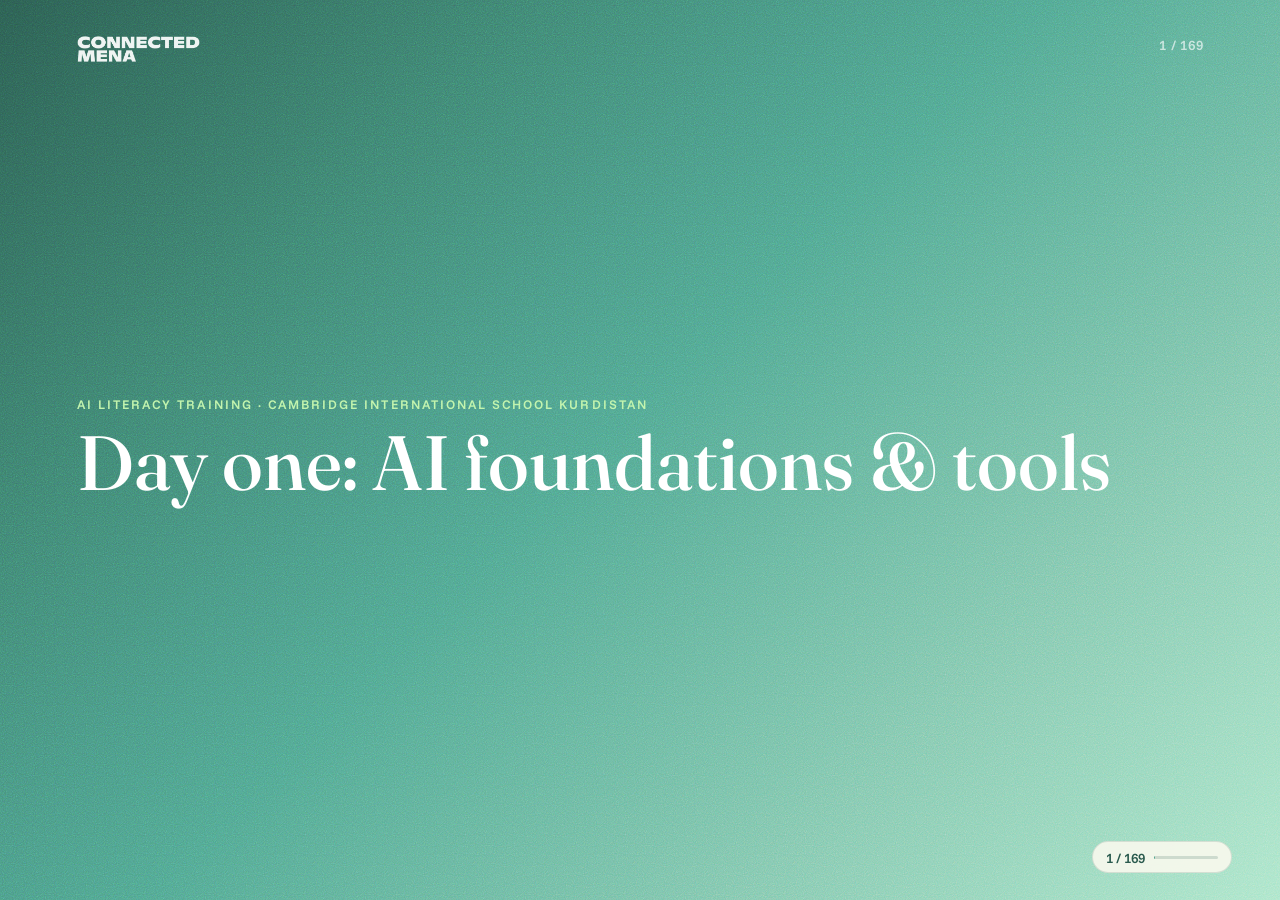
==== commit 748634e6: "Add Day Three curriculum introduction & practice lessons slide deck Covers the warm-up, questions fr" ====
--- a/index.html
+++ b/index.html
@@ -1539,6 +1539,777 @@
     </div>
   </section>
 
+  <!-- 116. COVER — day three title slide ...................................... -->
+  <section id="slide-116" class="slide on-gradient">
+    <img class="logo-mark" src="assets/logo/CONNECTED-MENA_Logo_RGB_White.png" alt="CONNECTED MENA" />
+    <span class="slide-number"></span>
+    <div class="slide-inner">
+      <p class="eyebrow on-dark">AI literacy training &middot; Cambridge International School Kurdistan</p>
+      <h1 class="headline-xl">Day three: curriculum introduction &amp; practice lessons</h1>
+    </div>
+  </section>
+
+  <!-- 117. CONTENT — warm-up: draw a bicycle .................................... -->
+  <section id="slide-117" class="slide on-sand">
+    <span class="slide-number"></span>
+    <div class="slide-inner">
+      <p class="eyebrow">Warm-up</p>
+      <h2 class="headline-lg">Draw a bicycle</h2>
+      <p class="subhead">From memory. 2 minutes. No looking at anything.</p>
+    </div>
+  </section>
+
+  <!-- 118. CONTENT — now rank them ............................................... -->
+  <section id="slide-118" class="slide on-sand">
+    <span class="slide-number"></span>
+    <div class="slide-inner">
+      <p class="eyebrow">Warm-up</p>
+      <h2 class="headline-lg">Now rank them</h2>
+      <p class="subhead">Best on the left. Worst on the right. Whole group. You must say why.</p>
+    </div>
+  </section>
+
+  <!-- 119. STEPS — you just wrote a rubric ........................................ -->
+  <section id="slide-119" class="slide on-sand">
+    <span class="slide-number"></span>
+    <div class="slide-inner">
+      <p class="eyebrow">Warm-up</p>
+      <h2 class="headline-lg">You just wrote a rubric</h2>
+      <div class="steps">
+        <div class="step"><span class="num">1</span><p>What were your criteria?</p></div>
+        <div class="step"><span class="num">2</span><p>Did everyone agree?</p></div>
+        <div class="step"><span class="num">3</span><p>What would you write down so the next person scores it the same way?</p></div>
+      </div>
+    </div>
+  </section>
+
+  <!-- 120. SUB-SECTION — questions from yesterday .................................... -->
+  <section id="slide-120" class="slide on-tint">
+    <img class="logo-mark" src="assets/logo/CONNECTED-MENA_Logo_RGB_Black.png" alt="CONNECTED MENA" />
+    <span class="slide-number"></span>
+    <div class="slide-inner">
+      <p class="eyebrow">Day three</p>
+      <h2 class="headline-lg">Questions from yesterday</h2>
+    </div>
+  </section>
+
+  <!-- 121. CONTENT — how will students be assessed? .............................. -->
+  <section id="slide-121" class="slide on-sand">
+    <span class="slide-number"></span>
+    <div class="slide-inner">
+      <p class="eyebrow">Questions from yesterday</p>
+      <h2 class="headline-lg">How will students be assessed?</h2>
+      <ul class="bullets">
+        <li>Every lesson carries its own assessment.</li>
+        <li>K&ndash;6: a short class-level check the teacher fills in after the lesson &mdash; no student scores, no student accounts.</li>
+        <li>Grades 7&ndash;12: a four-level rubric per student, plus a self-assessment prompt and a peer review prompt.</li>
+        <li>Grades 4&ndash;12 also sit a summative assessment twice a year.</li>
+        <li>Nothing rewards memorisation. Everything looks at skill, reasoning, depth of work and participation.</li>
+      </ul>
+    </div>
+  </section>
+
+  <!-- 122. CONTENT — how do we get students to work on projects .................. -->
+  <section id="slide-122" class="slide on-sand">
+    <span class="slide-number"></span>
+    <div class="slide-inner">
+      <p class="eyebrow">Questions from yesterday</p>
+      <h2 class="headline-lg">How do we get students to work on projects when there&rsquo;s so much else going on in harder classes?</h2>
+      <ul class="bullets">
+        <li>All project work happens in class, so it does not compete with other subjects.</li>
+        <li>Projects are highly structured &mdash; one lesson, one step, one artifact. There is little room to procrastinate.</li>
+      </ul>
+    </div>
+  </section>
+
+  <!-- 123. CONTENT — how do we manage our classrooms and time ..................... -->
+  <section id="slide-123" class="slide on-sand">
+    <span class="slide-number"></span>
+    <div class="slide-inner">
+      <p class="eyebrow">Questions from yesterday</p>
+      <h2 class="headline-lg">How do we manage our classrooms and time in interactive activities?</h2>
+      <ul class="bullets">
+        <li>Structure.</li>
+        <li>Assign roles, make groups, move desks, set a timer.</li>
+        <li>Run several short rounds of a game with small changes, not one long one.</li>
+        <li>Keep it short. Never let the whole lesson become one big activity.</li>
+      </ul>
+    </div>
+  </section>
+
+  <!-- 124. CONTENT — modality and multimodality .................................... -->
+  <section id="slide-124" class="slide on-sand">
+    <span class="slide-number"></span>
+    <div class="slide-inner">
+      <p class="eyebrow">Questions from yesterday</p>
+      <h2 class="headline-lg">Modality and multimodality</h2>
+      <ul class="bullets">
+        <li>A modality is one kind of information: text, image, sound, video.</li>
+        <li>Multimodal means one system handles more than one kind at the same time.</li>
+        <li>A class (or category) is a group a system sorts things into: cat / dog / neither.</li>
+        <li>Classification is putting an example into the right class.</li>
+        <li>The word &ldquo;class&rdquo; in AI means a category, not a group of students.</li>
+      </ul>
+    </div>
+  </section>
+
+  <!-- 125. CONTENT — how do we encourage students to use AI ethically? ............. -->
+  <section id="slide-125" class="slide on-sand">
+    <span class="slide-number"></span>
+    <div class="slide-inner">
+      <p class="eyebrow">Questions from yesterday</p>
+      <h2 class="headline-lg">How do we encourage students to use AI ethically?</h2>
+      <ul class="bullets">
+        <li>The lessons do this directly. Every lesson builds a mindset, a strategy or an instinct for good use.</li>
+        <li>Most lessons teach scepticism of the tool, not enthusiasm for it.</li>
+        <li>Students will use AI at home whatever we do. The goal is to prepare and protect them &mdash; not to speed up or encourage use.</li>
+      </ul>
+    </div>
+  </section>
+
+  <!-- 126. CONTENT — how do we get more tokens or access to free tools? ............ -->
+  <section id="slide-126" class="slide on-sand">
+    <span class="slide-number"></span>
+    <div class="slide-inner">
+      <p class="eyebrow">Questions from yesterday</p>
+      <h2 class="headline-lg">How do we get more tokens or access to free tools?</h2>
+      <ul class="bullets">
+        <li>Ask your administration and your IT department.</li>
+        <li>CONNECTED MENA may be able to find educator discounts or free credits from companies.</li>
+        <li>Watch for new startups offering similar tools &mdash; they are often cheap or free while they grow.</li>
+        <li>Do not build a lesson around today&rsquo;s price. These tools can double in cost at any time.</li>
+      </ul>
+    </div>
+  </section>
+
+  <!-- 127. CONTENT — nuance ......................................................... -->
+  <section id="slide-127" class="slide on-sand">
+    <span class="slide-number"></span>
+    <div class="slide-inner">
+      <p class="eyebrow">Questions from yesterday</p>
+      <h2 class="headline-lg">Nuance</h2>
+      <ul class="bullets">
+        <li>A small difference in meaning that changes the right answer.</li>
+        <li>&ldquo;Most students&rdquo; and &ldquo;all students&rdquo; look similar. They are not.</li>
+        <li>AI outputs often flatten nuance: they give the average answer, confidently.</li>
+        <li>Noticing the small difference is the human job. That is what we are training students to do.</li>
+      </ul>
+    </div>
+  </section>
+
+  <!-- 128. CONTENT — goals for today ................................................ -->
+  <section id="slide-128" class="slide on-sand">
+    <span class="slide-number"></span>
+    <div class="slide-inner">
+      <p class="eyebrow">Day three</p>
+      <h2 class="headline-lg">Goals for today</h2>
+      <ul class="bullets">
+        <li>Put everything together: apply the pedagogy to the actual curriculum.</li>
+        <li>Build confidence delivering the lesson materials.</li>
+        <li>Get experience using the rubrics to assess student work.</li>
+      </ul>
+    </div>
+  </section>
+
+  <!-- 129. SPLIT — quick policies reminder ........................................... -->
+  <section id="slide-129" class="slide on-sand">
+    <span class="slide-number"></span>
+    <div class="slide-inner">
+      <p class="eyebrow">Day three</p>
+      <h2 class="headline-lg">Quick policies reminder</h2>
+      <div class="split">
+        <div class="split-col">
+          <p class="split-label">Staged tool use</p>
+          <ul>
+            <li>K&ndash;6: limited teacher demos, no student use</li>
+            <li>7&ndash;12: staged introduction</li>
+          </ul>
+        </div>
+        <div class="split-col">
+          <p class="split-label">Privacy and safety</p>
+          <ul>
+            <li>No personal accounts</li>
+            <li>No student data</li>
+            <li>No cameras, except a careful teacher-controlled one</li>
+          </ul>
+        </div>
+      </div>
+    </div>
+  </section>
+
+  <!-- 130. SUB-SECTION — curriculum overview ......................................... -->
+  <section id="slide-130" class="slide on-tint">
+    <img class="logo-mark" src="assets/logo/CONNECTED-MENA_Logo_RGB_Black.png" alt="CONNECTED MENA" />
+    <span class="slide-number"></span>
+    <div class="slide-inner">
+      <p class="eyebrow">Day three</p>
+      <h2 class="headline-lg">Curriculum overview</h2>
+    </div>
+  </section>
+
+  <!-- 131. TABLE — curriculum walkthrough: Kindergarten to Grade 3 .................. -->
+  <section id="slide-131" class="slide on-sand">
+    <span class="slide-number"></span>
+    <div class="slide-inner" style="max-width: 92rem;">
+      <p class="eyebrow">Curriculum overview</p>
+      <h2 class="headline-lg">Curriculum walkthrough &mdash; Kindergarten to Grade 3</h2>
+      <div class="table-wrap">
+        <table class="data-table">
+          <thead>
+            <tr><th>Grade</th><th>Lessons</th><th>Theme</th><th>Role in the progression</th><th>Tool use</th><th>Main materials</th></tr>
+          </thead>
+          <tbody>
+            <tr><td>KG</td><td>15</td><td>Smart Helpers and Human Thinking</td><td>Human vs tool vs machine</td><td>Unplugged</td><td>Stories, picture cards, movement, sorting</td></tr>
+            <tr><td>G1</td><td>15</td><td>Patterns Around Us</td><td>Pattern, clue, prediction</td><td>Unplugged</td><td>Pattern hunts, cards, story patterns</td></tr>
+            <tr><td>G2</td><td>15</td><td>Instructions and Algorithms</td><td>Algorithms as clear steps and fair rules</td><td>Unplugged</td><td>Human-robot games, if-then cards, paper algorithms</td></tr>
+            <tr><td>G3</td><td>15</td><td>Data as Information</td><td>Data as organised, clear, fair information</td><td>Unplugged; teacher demo if needed</td><td>Paper tables and charts; optional teacher chart demo</td></tr>
+          </tbody>
+        </table>
+      </div>
+    </div>
+  </section>
+
+  <!-- 132. TABLE — curriculum walkthrough: Grades 4 to 6 ............................. -->
+  <section id="slide-132" class="slide on-sand">
+    <span class="slide-number"></span>
+    <div class="slide-inner" style="max-width: 92rem;">
+      <p class="eyebrow">Curriculum overview</p>
+      <h2 class="headline-lg">Curriculum walkthrough &mdash; Grades 4 to 6</h2>
+      <div class="table-wrap">
+        <table class="data-table">
+          <thead>
+            <tr><th>Grade</th><th>Lessons</th><th>Theme</th><th>Role in the progression</th><th>Tool use</th><th>Main materials</th></tr>
+          </thead>
+          <tbody>
+            <tr><td>G4</td><td>20</td><td>How AI Recognizes the World</td><td>Recognition, features, errors, fairness</td><td>Unplugged; teacher demo if needed</td><td>Recognition cards; optional Quick Draw / AutoDraw / Teachable Machine demo</td></tr>
+            <tr><td>G5</td><td>20</td><td>How AI Learns from Examples</td><td>Examples, labels, training, testing</td><td>Unplugged; teacher demo optional</td><td>Paper model simulations; optional Teachable Machine demo</td></tr>
+            <tr><td>G6</td><td>20</td><td>Responsible AI and Digital Safety</td><td>Responsible use, privacy, verification, over-reliance</td><td>Unplugged; teacher demo optional</td><td>Scenario cards; teacher-shown output examples</td></tr>
+          </tbody>
+        </table>
+      </div>
+    </div>
+  </section>
+
+  <!-- 133. TABLE — curriculum walkthrough: Grades 7 to 9 ............................. -->
+  <section id="slide-133" class="slide on-sand">
+    <span class="slide-number"></span>
+    <div class="slide-inner" style="max-width: 92rem;">
+      <p class="eyebrow">Curriculum overview</p>
+      <h2 class="headline-lg">Curriculum walkthrough &mdash; Grades 7 to 9</h2>
+      <div class="table-wrap">
+        <table class="data-table">
+          <thead>
+            <tr><th>Grade</th><th>Lessons</th><th>Theme</th><th>Role in the progression</th><th>Tool use</th><th>Main tools</th></tr>
+          </thead>
+          <tbody>
+            <tr><td>G7</td><td>28</td><td>Algorithms, Prediction and Decisions</td><td>Algorithms, data, ML and tool use introduced</td><td>Student tool use begins &mdash; non-generative only</td><td>Teachable Machine, Quick Draw, Sheets/Excel, CODAP, Canva</td></tr>
+            <tr><td>G8</td><td>28</td><td>Generative AI, Creativity and Truth</td><td>Generative AI, media literacy, verification, responsible dependence</td><td>Generative AI begins, under teacher guardrails</td><td>Generative AI tools, Canva, Adobe Express, Fact Check Explorer, Lens/TinEye</td></tr>
+            <tr><td>G9</td><td>28</td><td>Building AI-Supported Solutions</td><td>System design; policy and governance introduced; systems thinking</td><td>Supervised hands-on use; design thinking and basic governance</td><td>Perplexity, generative AI, Sheets/CODAP, Canva/Adobe Express</td></tr>
+          </tbody>
+        </table>
+      </div>
+    </div>
+  </section>
+
+  <!-- 134. TABLE — curriculum walkthrough: Grades 10 to 12 ........................... -->
+  <section id="slide-134" class="slide on-sand">
+    <span class="slide-number"></span>
+    <div class="slide-inner" style="max-width: 92rem;">
+      <p class="eyebrow">Curriculum overview</p>
+      <h2 class="headline-lg">Curriculum walkthrough &mdash; Grades 10 to 12</h2>
+      <div class="table-wrap">
+        <table class="data-table">
+          <thead>
+            <tr><th>Grade</th><th>Lessons</th><th>Theme</th><th>Role in the progression</th><th>Tool use</th><th>Main tools</th></tr>
+          </thead>
+          <tbody>
+            <tr><td>G10</td><td>28</td><td>AI Systems and Society</td><td>Systems, governance, tradeoffs, stakeholder impact, policy analysis</td><td>Supervised use for analysis, case research and policy</td><td>NotebookLM, Perplexity, InVID/WeVerify, Fact Check Explorer, Sheets/CODAP</td></tr>
+            <tr><td>G11</td><td>28</td><td>AI for Research, Work and Innovation</td><td>Research, work, innovation, professional responsibility</td><td>Supervised use for research, productivity and career pathways</td><td>NotebookLM, Perplexity, generative AI, Sheets/CODAP</td></tr>
+            <tr><td>G12</td><td>28</td><td>AI Leadership, Governance and Capstone</td><td>Design and ethics at the create level; governance and capstone leadership</td><td>Supervised use for capstone design, evaluation and governance</td><td>NotebookLM, Perplexity, generative AI, Sheets, Canva</td></tr>
+          </tbody>
+        </table>
+      </div>
+    </div>
+  </section>
+
+  <!-- 135. CONTENT — how do projects fit into the curriculum? ....................... -->
+  <section id="slide-135" class="slide on-sand">
+    <span class="slide-number"></span>
+    <div class="slide-inner">
+      <p class="eyebrow">Curriculum overview</p>
+      <h2 class="headline-lg">How do projects fit into the curriculum?</h2>
+      <ul class="bullets">
+        <li><strong>Grades 7&ndash;12:</strong> units 1&ndash;4 teach the skills (lessons 1&ndash;18). Unit 5 builds the project (lessons 19&ndash;24). Unit 6 presents and reflects (lessons 25&ndash;28).</li>
+        <li><strong>Grade 7, lessons 19&ndash;24:</strong> choose a decision problem, build the example set, train it, test it, improve it.</li>
+        <li><strong>Grade 10, lessons 19&ndash;24:</strong> launch the case, collect evidence, map the system, analyse tradeoffs, draft a policy recommendation.</li>
+        <li>K&ndash;6 has no long project. Each grade ends with one culminating task &mdash; Grade 3 lesson 15 &ldquo;Data Detective Report&rdquo;, Grade 5 lessons 17&ndash;20 &ldquo;Project and Reflection&rdquo;.</li>
+      </ul>
+    </div>
+  </section>
+
+  <!-- 136. CONTENT — what resources can we teach from? ............................... -->
+  <section id="slide-136" class="slide on-sand">
+    <span class="slide-number"></span>
+    <div class="slide-inner">
+      <p class="eyebrow">Curriculum overview</p>
+      <h2 class="headline-lg">What resources can we teach from?</h2>
+      <ul class="bullets">
+        <li>Teacher Guide</li>
+        <li>Subject Background</li>
+        <li>Slides</li>
+        <li>Worksheets and printed materials</li>
+        <li>Gemini Notebook or other GenAI materials*</li>
+      </ul>
+    </div>
+  </section>
+
+  <!-- 137. STATEMENT — *hold yourselves to the same standard ......................... -->
+  <section id="slide-137" class="slide on-gradient">
+    <span class="slide-number"></span>
+    <div class="slide-inner">
+      <p class="eyebrow on-dark">Curriculum overview</p>
+      <p class="statement">*Hold yourselves to the same standard as your students. Disclose your use, check your sources, improve the material.</p>
+    </div>
+  </section>
+
+  <!-- 138. CONTENT — where can we find these resources? .............................. -->
+  <section id="slide-138" class="slide on-sand">
+    <span class="slide-number"></span>
+    <div class="slide-inner">
+      <p class="eyebrow">Curriculum overview</p>
+      <h2 class="headline-lg">Where can we find these resources?</h2>
+      <ul class="bullets">
+        <li>A platform is in progress and will be available soon.</li>
+        <li>Everything will be findable by grade level, term and lesson.</li>
+      </ul>
+    </div>
+  </section>
+
+  <!-- 139. CONTENT — using the supplied materials with Gemini Notebook .............. -->
+  <section id="slide-139" class="slide on-sand">
+    <span class="slide-number"></span>
+    <div class="slide-inner">
+      <p class="eyebrow">Preparing a lesson</p>
+      <h2 class="headline-lg">Using the supplied materials with Gemini Notebook</h2>
+      <ul class="bullets">
+        <li>Upload the Teacher Guide and the Subject Background. Ask it for things you would otherwise write yourself.</li>
+      </ul>
+    </div>
+  </section>
+
+  <!-- 140. CONTENT — you try .......................................................... -->
+  <section id="slide-140" class="slide on-sand">
+    <span class="slide-number"></span>
+    <div class="slide-inner">
+      <p class="eyebrow">Preparing a lesson</p>
+      <h2 class="headline-lg">You try</h2>
+      <p class="subhead">Upload one document. Ask for one thing that would save you time. 8 minutes.</p>
+    </div>
+  </section>
+
+  <!-- 141. CONTENT — AI coding tools .................................................. -->
+  <section id="slide-141" class="slide on-sand">
+    <span class="slide-number"></span>
+    <div class="slide-inner">
+      <p class="eyebrow">Coding with AI tools</p>
+      <h2 class="headline-lg">AI coding tools</h2>
+      <ul class="bullets">
+        <li><strong>Easiest, no code:</strong> Google AI Studio, Bolt.new, v0, Lovable.</li>
+        <li><strong>Middle:</strong> ask a chatbot for the code and paste it into a file; GitHub Copilot inside an editor.</li>
+        <li><strong>Hardest, most powerful:</strong> Claude Code in the terminal, or inside VS Code.</li>
+      </ul>
+    </div>
+  </section>
+
+  <!-- 142. CONTENT — why this is in the curriculum ................................... -->
+  <section id="slide-142" class="slide on-sand">
+    <span class="slide-number"></span>
+    <div class="slide-inner">
+      <p class="eyebrow">Coding with AI tools</p>
+      <h2 class="headline-lg">Why this is in the curriculum</h2>
+      <ul class="bullets">
+        <li>Grade 12 capstone students on the prototype pathway use Google AI Studio or Bolt.new. That is the level we are aiming at, not the terminal.</li>
+      </ul>
+    </div>
+  </section>
+
+  <!-- 143. STEPS — the core lesson flow (callback to Day Two) ......................... -->
+  <section id="slide-143" class="slide on-sand">
+    <span class="slide-number"></span>
+    <div class="slide-inner">
+      <p class="eyebrow">Practice lessons</p>
+      <h2 class="headline-lg">The core lesson flow</h2>
+      <div class="steps">
+        <div class="step"><span class="num">1</span><p>Give students something to notice</p></div>
+        <div class="step"><span class="num">2</span><p>Name the idea plainly</p></div>
+        <div class="step"><span class="num">3</span><p>Do something with the idea</p></div>
+        <div class="step"><span class="num">4</span><p>Come back to the idea</p></div>
+      </div>
+    </div>
+  </section>
+
+  <!-- 144. SUB-SECTION — unplugged lesson: G2-03 Robot Path ........................... -->
+  <section id="slide-144" class="slide on-tint">
+    <img class="logo-mark" src="assets/logo/CONNECTED-MENA_Logo_RGB_Black.png" alt="CONNECTED MENA" />
+    <span class="slide-number"></span>
+    <div class="slide-inner">
+      <p class="eyebrow">Practice lessons</p>
+      <h2 class="headline-lg">Unplugged lesson &mdash; G2-03 Robot Path</h2>
+      <p class="subhead">Grade 2 &middot; Unit 1 &middot; Lesson 3 of 15</p>
+    </div>
+  </section>
+
+  <!-- 145. STEPS — G2-03 in four beats .................................................. -->
+  <section id="slide-145" class="slide on-sand">
+    <span class="slide-number"></span>
+    <div class="slide-inner">
+      <p class="eyebrow">G2-03 Robot Path</p>
+      <h2 class="headline-lg">G2-03 in four beats</h2>
+      <div class="steps">
+        <div class="step"><span class="num">1</span><p><strong>Notice:</strong> you are the robot. &ldquo;I do EXACTLY what you command.&rdquo; A vague command &mdash; &ldquo;go to the door&rdquo; &mdash; and you do not move.</p></div>
+        <div class="step"><span class="num">2</span><p><strong>Name:</strong> &ldquo;A command is an exact instruction. A robot does only what the command says.&rdquo;</p></div>
+        <div class="step"><span class="num">3</span><p><strong>Do:</strong> drive a robot across the grid, one precise command at a time. Then find the wrong command in a list and fix it. Then pairs: driver and robot, swap roles.</p></div>
+        <div class="step"><span class="num">4</span><p><strong>Come back:</strong> &ldquo;Why does a robot need exact commands?&rdquo; Don&rsquo;t blame the robot &mdash; fix the command.</p></div>
+      </div>
+    </div>
+  </section>
+
+  <!-- 146. STEPS — your turn [G2-03] ..................................................... -->
+  <section id="slide-146" class="slide on-sand">
+    <span class="slide-number"></span>
+    <div class="slide-inner">
+      <p class="eyebrow">G2-03 Robot Path</p>
+      <h2 class="headline-lg">Your turn</h2>
+      <div class="steps">
+        <div class="step"><span class="num">1</span><p>In groups of 4.</p></div>
+        <div class="step"><span class="num">2</span><p>Each person takes one part of the lesson.</p></div>
+        <div class="step"><span class="num">3</span><p>You have 10 minutes to prepare.</p></div>
+        <div class="step"><span class="num">4</span><p>Between the four of you, you cover the whole lesson.</p></div>
+      </div>
+    </div>
+  </section>
+
+  <!-- 147. STEPS — teach it [G2-03] ...................................................... -->
+  <section id="slide-147" class="slide on-sand">
+    <span class="slide-number"></span>
+    <div class="slide-inner">
+      <p class="eyebrow">G2-03 Robot Path</p>
+      <h2 class="headline-lg">Teach it</h2>
+      <div class="steps">
+        <div class="step"><span class="num">1</span><p>Present your part to your group, in order.</p></div>
+        <div class="step"><span class="num">2</span><p>The others are the Grade 2 class.</p></div>
+        <div class="step"><span class="num">3</span><p>After each part: one thing that worked, one thing to change.</p></div>
+      </div>
+    </div>
+  </section>
+
+  <!-- 148. STEPS — teach it again [G2-03] ................................................ -->
+  <section id="slide-148" class="slide on-sand">
+    <span class="slide-number"></span>
+    <div class="slide-inner">
+      <p class="eyebrow">G2-03 Robot Path</p>
+      <h2 class="headline-lg">Teach it again</h2>
+      <div class="steps">
+        <div class="step"><span class="num">1</span><p>Take the one change your group gave you.</p></div>
+        <div class="step"><span class="num">2</span><p>Teach your part again. 2 minutes each.</p></div>
+        <div class="step"><span class="num">3</span><p>Second time only.</p></div>
+      </div>
+    </div>
+  </section>
+
+  <!-- 149. SUB-SECTION — tool-based lesson: G10-09 Researching an AI Case ............. -->
+  <section id="slide-149" class="slide on-tint">
+    <img class="logo-mark" src="assets/logo/CONNECTED-MENA_Logo_RGB_Black.png" alt="CONNECTED MENA" />
+    <span class="slide-number"></span>
+    <div class="slide-inner">
+      <p class="eyebrow">Practice lessons</p>
+      <h2 class="headline-lg">Tool-based lesson &mdash; G10-09 Researching an AI Case</h2>
+      <p class="subhead">Grade 10 &middot; Unit 3 &middot; Lesson 9 of 28</p>
+    </div>
+  </section>
+
+  <!-- 150. STEPS — G10-09 in four beats .................................................. -->
+  <section id="slide-150" class="slide on-sand">
+    <span class="slide-number"></span>
+    <div class="slide-inner">
+      <p class="eyebrow">G10-09 Researching an AI Case</p>
+      <h2 class="headline-lg">G10-09 in four beats</h2>
+      <div class="steps">
+        <div class="step"><span class="num">1</span><p><strong>Notice:</strong> ask the tool &ldquo;do AI tutors actually help students learn?&rdquo; It answers confidently. Then trace it: the &ldquo;30 percent&rdquo; figure comes only from the company selling the tutor.</p></div>
+        <div class="step"><span class="num">2</span><p><strong>Name:</strong> the tool finds sources, it does not judge them. A fast answer is a starting point, not evidence.</p></div>
+        <div class="step"><span class="num">3</span><p><strong>Do:</strong> research your case. Check each source &mdash; who made it, when, why, is it independent? Tie every claim to a credible source. Mark anything you cannot back as &ldquo;unverified.&rdquo; Disclose which AI tool you used.</p></div>
+        <div class="step"><span class="num">4</span><p><strong>Come back:</strong> &ldquo;Where did the fast answer and the checked evidence differ, and what would you have believed if you had not checked?&rdquo;</p></div>
+      </div>
+    </div>
+  </section>
+
+  <!-- 151. STEPS — your turn [G10-09] ..................................................... -->
+  <section id="slide-151" class="slide on-sand">
+    <span class="slide-number"></span>
+    <div class="slide-inner">
+      <p class="eyebrow">G10-09 Researching an AI Case</p>
+      <h2 class="headline-lg">Your turn</h2>
+      <div class="steps">
+        <div class="step"><span class="num">1</span><p>In groups of 4.</p></div>
+        <div class="step"><span class="num">2</span><p>Each person takes one part of the lesson.</p></div>
+        <div class="step"><span class="num">3</span><p>You have 10 minutes to prepare.</p></div>
+        <div class="step"><span class="num">4</span><p>Between the four of you, you cover the whole lesson.</p></div>
+      </div>
+    </div>
+  </section>
+
+  <!-- 152. STEPS — teach it [G10-09] ...................................................... -->
+  <section id="slide-152" class="slide on-sand">
+    <span class="slide-number"></span>
+    <div class="slide-inner">
+      <p class="eyebrow">G10-09 Researching an AI Case</p>
+      <h2 class="headline-lg">Teach it</h2>
+      <div class="steps">
+        <div class="step"><span class="num">1</span><p>Present your part to your group, in order.</p></div>
+        <div class="step"><span class="num">2</span><p>The others are the Grade 10 class.</p></div>
+        <div class="step"><span class="num">3</span><p>After each part: one thing that worked, one thing to change.</p></div>
+      </div>
+    </div>
+  </section>
+
+  <!-- 153. STEPS — teach it again [G10-09] ................................................ -->
+  <section id="slide-153" class="slide on-sand">
+    <span class="slide-number"></span>
+    <div class="slide-inner">
+      <p class="eyebrow">G10-09 Researching an AI Case</p>
+      <h2 class="headline-lg">Teach it again</h2>
+      <div class="steps">
+        <div class="step"><span class="num">1</span><p>Take the one change your group gave you.</p></div>
+        <div class="step"><span class="num">2</span><p>Teach your part again. 2 minutes each.</p></div>
+        <div class="step"><span class="num">3</span><p>Second time only.</p></div>
+      </div>
+    </div>
+  </section>
+
+  <!-- 154. CONTENT — the internet is down ................................................. -->
+  <section id="slide-154" class="slide on-sand">
+    <span class="slide-number"></span>
+    <div class="slide-inner">
+      <p class="eyebrow">G10-09 Researching an AI Case</p>
+      <h2 class="headline-lg">The internet is down</h2>
+      <ul class="bullets">
+        <li>What would you have done if this lesson had to be offline?</li>
+        <li>What if you found out five minutes before class?</li>
+      </ul>
+    </div>
+  </section>
+
+  <!-- 155. CONTENT — how assessment works in this curriculum ............................. -->
+  <section id="slide-155" class="slide on-sand">
+    <span class="slide-number"></span>
+    <div class="slide-inner">
+      <p class="eyebrow">Assessment intro</p>
+      <h2 class="headline-lg">How assessment works in this curriculum</h2>
+      <ul class="bullets">
+        <li>Process and reasoning matter more than the outcome.</li>
+        <li>A model that scores badly but was tested and reported honestly is stronger work than an inflated one.</li>
+      </ul>
+    </div>
+  </section>
+
+  <!-- 156. CONTENT — three types of assessment ............................................ -->
+  <section id="slide-156" class="slide on-sand">
+    <span class="slide-number"></span>
+    <div class="slide-inner">
+      <p class="eyebrow">Assessment intro</p>
+      <h2 class="headline-lg">Three types of assessment</h2>
+      <ul class="bullets">
+        <li><strong>Self-assessment:</strong> the student states their own understanding in one honest sentence.</li>
+        <li><strong>Peer review:</strong> a student checks one specific piece of a partner&rsquo;s work against the same criteria.</li>
+        <li><strong>Teacher record:</strong> a rubric level logged per criterion, building a picture of growth across the year.</li>
+      </ul>
+    </div>
+  </section>
+
+  <!-- 157. CONTENT — where this gets hard .................................................. -->
+  <section id="slide-157" class="slide on-sand">
+    <span class="slide-number"></span>
+    <div class="slide-inner">
+      <p class="eyebrow">Assessment intro</p>
+      <h2 class="headline-lg">Where this gets hard</h2>
+      <ul class="bullets">
+        <li>Students score their friends generously, and strangers harshly.</li>
+        <li>Feedback stays vague: &ldquo;good job,&rdquo; &ldquo;nice work.&rdquo;</li>
+        <li>Students who do not understand the criteria cannot check a partner against them.</li>
+        <li>Self-assessment turns into either bragging or apologising.</li>
+        <li>The reading level of the rubric is above the student.</li>
+        <li>It takes class time, and it feels like time not spent teaching.</li>
+      </ul>
+    </div>
+  </section>
+
+  <!-- 158. TITLE ONLY — discussion: self-assessment and peer review ....................... -->
+  <section id="slide-158" class="slide on-sand">
+    <span class="slide-number"></span>
+    <div class="slide-inner">
+      <p class="eyebrow">Assessment intro</p>
+      <h2 class="headline-lg">Discussion: How do you help students succeed at self-assessment and peer review?</h2>
+    </div>
+  </section>
+
+  <!-- 159. CONTENT — practical strategies .................................................. -->
+  <section id="slide-159" class="slide on-sand">
+    <span class="slide-number"></span>
+    <div class="slide-inner">
+      <p class="eyebrow">Assessment intro</p>
+      <h2 class="headline-lg">Practical strategies</h2>
+      <ul class="bullets">
+        <li>Focus on the rubric &mdash; the criteria, not the person.</li>
+        <li>Give lots of structure. Ask for one specific check, not a general opinion.</li>
+        <li>Rotate pairs and groups regularly.</li>
+        <li>Keep these scores separate from class grades.</li>
+      </ul>
+    </div>
+  </section>
+
+  <!-- 160. SUB-SECTION — rubrics for assessment ............................................ -->
+  <section id="slide-160" class="slide on-tint">
+    <img class="logo-mark" src="assets/logo/CONNECTED-MENA_Logo_RGB_Black.png" alt="CONNECTED MENA" />
+    <span class="slide-number"></span>
+    <div class="slide-inner">
+      <p class="eyebrow">Assessment</p>
+      <h2 class="headline-lg">Rubrics for assessment</h2>
+    </div>
+  </section>
+
+  <!-- 161. STEPS — G2-03, the K–6 class check ............................................... -->
+  <section id="slide-161" class="slide on-sand">
+    <span class="slide-number"></span>
+    <div class="slide-inner">
+      <p class="eyebrow">Rubrics for assessment</p>
+      <h2 class="headline-lg">G2-03 &mdash; the K&ndash;6 class check</h2>
+      <div class="steps">
+        <div class="step"><span class="num">1</span><p>Read it on your own.</p></div>
+        <div class="step"><span class="num">2</span><p>With a partner: what, or who, is actually being assessed here?</p></div>
+      </div>
+    </div>
+  </section>
+
+  <!-- 162. STEPS — G10-09, the 7–12 rubric .................................................. -->
+  <section id="slide-162" class="slide on-sand">
+    <span class="slide-number"></span>
+    <div class="slide-inner">
+      <p class="eyebrow">Rubrics for assessment</p>
+      <h2 class="headline-lg">G10-09 &mdash; the 7&ndash;12 rubric</h2>
+      <div class="steps">
+        <div class="step"><span class="num">1</span><p>Read it on your own.</p></div>
+        <div class="step"><span class="num">2</span><p>Discuss with a partner.</p></div>
+        <div class="step"><span class="num">3</span><p>Share one challenge with the group.</p></div>
+      </div>
+    </div>
+  </section>
+
+  <!-- 163. STEPS — write some "student work" ................................................ -->
+  <section id="slide-163" class="slide on-sand">
+    <span class="slide-number"></span>
+    <div class="slide-inner">
+      <p class="eyebrow">Assessment workshop</p>
+      <h2 class="headline-lg">Write some &ldquo;student work&rdquo;</h2>
+      <p class="subhead">8 minutes</p>
+      <div class="steps">
+        <div class="step"><span class="num">1</span><p>Take a blank G10-09 Case Research Notes sheet.</p></div>
+        <div class="step"><span class="num">2</span><p>Fill in the three source-note rows. Nothing else on the sheet.</p></div>
+        <div class="step"><span class="num">3</span><p>No sentences &mdash; just fill the four boxes in each row.</p></div>
+        <div class="step"><span class="num">4</span><p>Pick a quality level: very strong, very weak, or in between. Do not tell anyone which.</p></div>
+      </div>
+    </div>
+  </section>
+
+  <!-- 164. TABLE — one row, done for you ..................................................... -->
+  <section id="slide-164" class="slide on-sand">
+    <span class="slide-number"></span>
+    <div class="slide-inner">
+      <p class="eyebrow">Assessment workshop</p>
+      <h2 class="headline-lg">One row, done for you</h2>
+      <div class="table-wrap">
+        <table class="data-table">
+          <thead>
+            <tr><th>Claim</th><th>Source (who / when)</th><th>Credible? why</th><th>Really supports it?</th></tr>
+          </thead>
+          <tbody>
+            <tr><td>This tutor boosts scores 30 percent.</td><td>The tutor company&rsquo;s own website.</td><td>Weak &mdash; the seller, not independent.</td><td>Overstated. No independent proof.</td></tr>
+          </tbody>
+        </table>
+      </div>
+    </div>
+  </section>
+
+  <!-- 165. CONTENT — your case, if you want one ............................................. -->
+  <section id="slide-165" class="slide on-sand">
+    <span class="slide-number"></span>
+    <div class="slide-inner">
+      <p class="eyebrow">Assessment workshop</p>
+      <h2 class="headline-lg">Your case, if you want one</h2>
+      <ul class="bullets">
+        <li>Does AI proctoring reduce cheating?</li>
+        <li>Do AI tutors help students learn?</li>
+        <li>Should schools use AI to mark exams?</li>
+      </ul>
+    </div>
+  </section>
+
+  <!-- 166. STEPS — norming .................................................................... -->
+  <section id="slide-166" class="slide on-sand">
+    <span class="slide-number"></span>
+    <div class="slide-inner">
+      <p class="eyebrow">Assessment workshop</p>
+      <h2 class="headline-lg">Norming</h2>
+      <div class="steps">
+        <div class="step"><span class="num">1</span><p>Hold a target grade in your head for your own work.</p></div>
+        <div class="step"><span class="num">2</span><p>Swap with someone. Score their work using the rubric.</p></div>
+        <div class="step"><span class="num">3</span><p>Swap again with a new person. Score that one too.</p></div>
+        <div class="step"><span class="num">4</span><p>Where you and the writer disagree, argue it using the words in the rubric &mdash; not your opinion.</p></div>
+      </div>
+    </div>
+  </section>
+
+  <!-- 167. CONTENT — standardising our scores ................................................ -->
+  <section id="slide-167" class="slide on-sand">
+    <span class="slide-number"></span>
+    <div class="slide-inner">
+      <p class="eyebrow">Assessment workshop</p>
+      <h2 class="headline-lg">Standardising our scores</h2>
+      <ul class="bullets">
+        <li>Bring any disagreement to the group.</li>
+        <li>We settle it together, using the criteria.</li>
+      </ul>
+    </div>
+  </section>
+
+  <!-- 168. CONTENT — rose, bud, thorn ......................................................... -->
+  <section id="slide-168" class="slide on-sand">
+    <span class="slide-number"></span>
+    <div class="slide-inner">
+      <p class="eyebrow">Closing</p>
+      <h2 class="headline-lg">Rose, Bud, Thorn</h2>
+      <ul class="bullets">
+        <li><strong>Rose:</strong> one thing from these three days that worked for you.</li>
+        <li><strong>Bud:</strong> one thing you are ready to try with your students.</li>
+        <li><strong>Thorn:</strong> what is your biggest remaining concern about teaching this new class?</li>
+      </ul>
+    </div>
+  </section>
+
+  <!-- 169. CONTENT — how to get support ....................................................... -->
+  <section id="slide-169" class="slide on-sand">
+    <span class="slide-number"></span>
+    <div class="slide-inner">
+      <p class="eyebrow">Closing</p>
+      <h2 class="headline-lg">How to get support</h2>
+      <ul class="bullets">
+        <li>The WhatsApp group with Mohammed.</li>
+        <li>Resources on the platform.</li>
+        <li>The sources from these slides &mdash; AI4K12, UNESCO, Common Sense Education, the YouTube channels.</li>
+        <li>Each other. A lunch group every two weeks?</li>
+      </ul>
+    </div>
+  </section>
+
 </div>
 
 <div class="deck-hud">
--- a/css/style.css
+++ b/css/style.css
@@ -611,3 +611,43 @@
   .split { grid-template-columns: 1fr; }
   .split-col:first-child { border-right: none; border-bottom: 1px solid rgba(42,90,78,0.15); }
 }
+
+/* Data table — curriculum blueprint walkthroughs, filled-in rubric rows.
+   Scrolls horizontally on its own rather than the slide, in case a grade
+   band ever grows past what a 16:9 slide can hold at a readable size. */
+.table-wrap {
+  margin-top: 2.2rem;
+  border-radius: 1.1rem;
+  overflow: auto;
+  border: 1px solid rgba(42, 90, 78, 0.15);
+  max-width: 100%;
+}
+.data-table {
+  width: 100%;
+  border-collapse: collapse;
+  background: var(--white);
+}
+.data-table th,
+.data-table td {
+  padding: 0.65rem 0.9rem;
+  text-align: left;
+  vertical-align: top;
+}
+.data-table th {
+  background: var(--forest);
+  color: var(--sand);
+  font-family: var(--font-body);
+  font-size: 0.7rem;
+  font-weight: 700;
+  letter-spacing: 0.06em;
+  text-transform: uppercase;
+  white-space: nowrap;
+}
+.data-table td {
+  font-size: clamp(0.72rem, 1vw, 0.92rem);
+  line-height: 1.42;
+  color: var(--charcoal);
+  border-top: 1px solid rgba(42, 90, 78, 0.1);
+}
+.data-table tbody tr:nth-child(even) td { background: var(--spring); }
+.data-table td:first-child { font-weight: 700; color: var(--forest); }
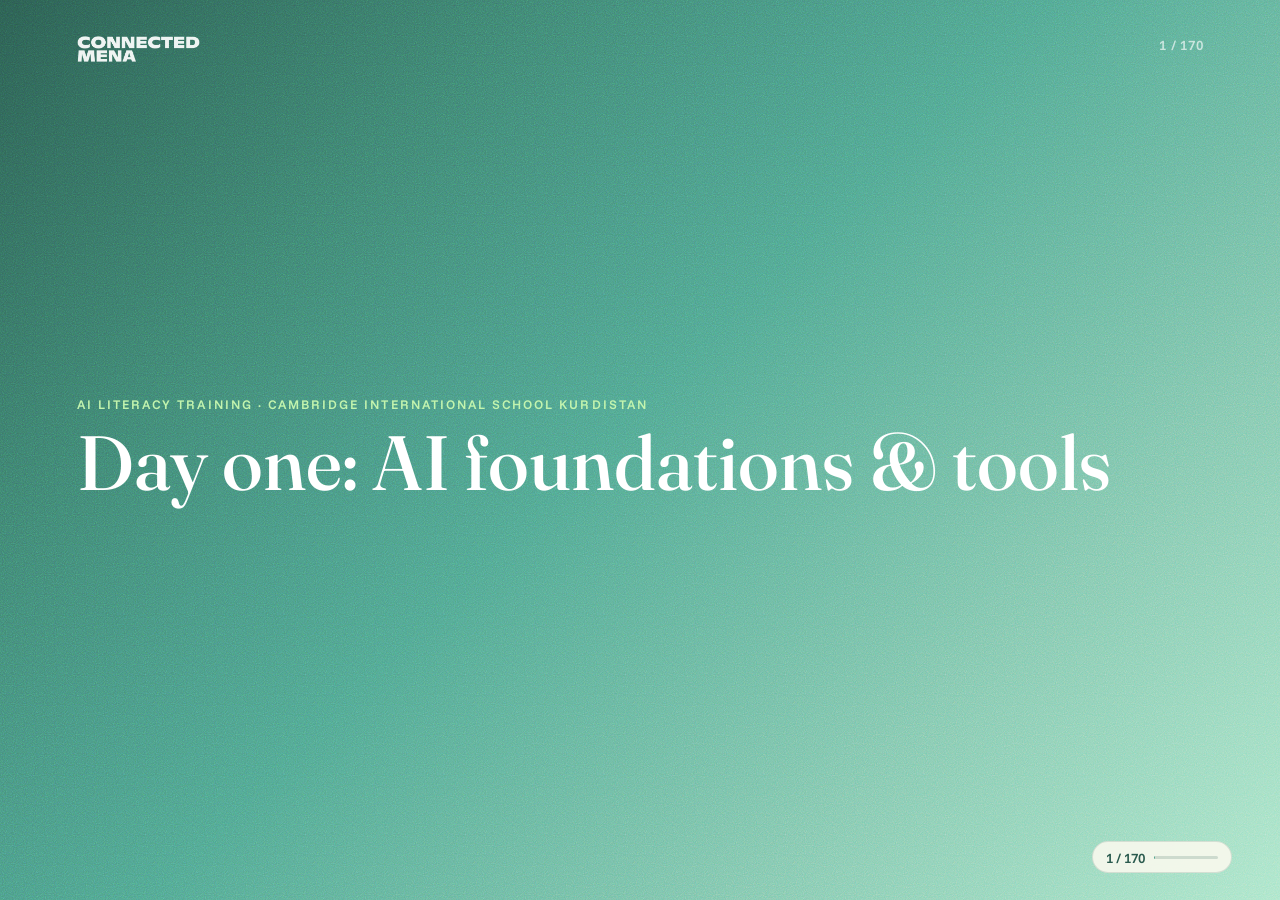
==== commit d16e6a38: "Add "student context windows" slide to Day Three deck Inserts a new slide at position 142 on limitin" ====
--- a/index.html
+++ b/index.html
@@ -1921,8 +1921,23 @@
     </div>
   </section>
 
-  <!-- 142. CONTENT — why this is in the curriculum ................................... -->
+  <!-- 142. CONTENT — student context windows are limited too .......................... -->
   <section id="slide-142" class="slide on-sand">
+    <span class="slide-number"></span>
+    <div class="slide-inner">
+      <p class="eyebrow">Coding with AI tools</p>
+      <h2 class="headline-lg">Student context windows are limited too</h2>
+      <ul class="bullets">
+        <li>Learners can only focus on a few things at a time, especially visually</li>
+        <li>Everything on the page or screen competes for that space.</li>
+        <li>Decoration is not free &mdash; it uses the same space as the thinking.</li>
+        <li>Always ask yourself if an extra visual asset improves or confuses the lesson</li>
+      </ul>
+    </div>
+  </section>
+
+  <!-- 143. CONTENT — why this is in the curriculum ................................... -->
+  <section id="slide-143" class="slide on-sand">
     <span class="slide-number"></span>
     <div class="slide-inner">
       <p class="eyebrow">Coding with AI tools</p>
@@ -1933,8 +1948,8 @@
     </div>
   </section>
 
-  <!-- 143. STEPS — the core lesson flow (callback to Day Two) ......................... -->
-  <section id="slide-143" class="slide on-sand">
+  <!-- 144. STEPS — the core lesson flow (callback to Day Two) ......................... -->
+  <section id="slide-144" class="slide on-sand">
     <span class="slide-number"></span>
     <div class="slide-inner">
       <p class="eyebrow">Practice lessons</p>
@@ -1948,8 +1963,8 @@
     </div>
   </section>
 
-  <!-- 144. SUB-SECTION — unplugged lesson: G2-03 Robot Path ........................... -->
-  <section id="slide-144" class="slide on-tint">
+  <!-- 145. SUB-SECTION — unplugged lesson: G2-03 Robot Path ........................... -->
+  <section id="slide-145" class="slide on-tint">
     <img class="logo-mark" src="assets/logo/CONNECTED-MENA_Logo_RGB_Black.png" alt="CONNECTED MENA" />
     <span class="slide-number"></span>
     <div class="slide-inner">
@@ -1959,8 +1974,8 @@
     </div>
   </section>
 
-  <!-- 145. STEPS — G2-03 in four beats .................................................. -->
-  <section id="slide-145" class="slide on-sand">
+  <!-- 146. STEPS — G2-03 in four beats .................................................. -->
+  <section id="slide-146" class="slide on-sand">
     <span class="slide-number"></span>
     <div class="slide-inner">
       <p class="eyebrow">G2-03 Robot Path</p>
@@ -1974,8 +1989,8 @@
     </div>
   </section>
 
-  <!-- 146. STEPS — your turn [G2-03] ..................................................... -->
-  <section id="slide-146" class="slide on-sand">
+  <!-- 147. STEPS — your turn [G2-03] ..................................................... -->
+  <section id="slide-147" class="slide on-sand">
     <span class="slide-number"></span>
     <div class="slide-inner">
       <p class="eyebrow">G2-03 Robot Path</p>
@@ -1989,8 +2004,8 @@
     </div>
   </section>
 
-  <!-- 147. STEPS — teach it [G2-03] ...................................................... -->
-  <section id="slide-147" class="slide on-sand">
+  <!-- 148. STEPS — teach it [G2-03] ...................................................... -->
+  <section id="slide-148" class="slide on-sand">
     <span class="slide-number"></span>
     <div class="slide-inner">
       <p class="eyebrow">G2-03 Robot Path</p>
@@ -2003,8 +2018,8 @@
     </div>
   </section>
 
-  <!-- 148. STEPS — teach it again [G2-03] ................................................ -->
-  <section id="slide-148" class="slide on-sand">
+  <!-- 149. STEPS — teach it again [G2-03] ................................................ -->
+  <section id="slide-149" class="slide on-sand">
     <span class="slide-number"></span>
     <div class="slide-inner">
       <p class="eyebrow">G2-03 Robot Path</p>
@@ -2017,8 +2032,8 @@
     </div>
   </section>
 
-  <!-- 149. SUB-SECTION — tool-based lesson: G10-09 Researching an AI Case ............. -->
-  <section id="slide-149" class="slide on-tint">
+  <!-- 150. SUB-SECTION — tool-based lesson: G10-09 Researching an AI Case ............. -->
+  <section id="slide-150" class="slide on-tint">
     <img class="logo-mark" src="assets/logo/CONNECTED-MENA_Logo_RGB_Black.png" alt="CONNECTED MENA" />
     <span class="slide-number"></span>
     <div class="slide-inner">
@@ -2028,8 +2043,8 @@
     </div>
   </section>
 
-  <!-- 150. STEPS — G10-09 in four beats .................................................. -->
-  <section id="slide-150" class="slide on-sand">
+  <!-- 151. STEPS — G10-09 in four beats .................................................. -->
+  <section id="slide-151" class="slide on-sand">
     <span class="slide-number"></span>
     <div class="slide-inner">
       <p class="eyebrow">G10-09 Researching an AI Case</p>
@@ -2043,8 +2058,8 @@
     </div>
   </section>
 
-  <!-- 151. STEPS — your turn [G10-09] ..................................................... -->
-  <section id="slide-151" class="slide on-sand">
+  <!-- 152. STEPS — your turn [G10-09] ..................................................... -->
+  <section id="slide-152" class="slide on-sand">
     <span class="slide-number"></span>
     <div class="slide-inner">
       <p class="eyebrow">G10-09 Researching an AI Case</p>
@@ -2058,8 +2073,8 @@
     </div>
   </section>
 
-  <!-- 152. STEPS — teach it [G10-09] ...................................................... -->
-  <section id="slide-152" class="slide on-sand">
+  <!-- 153. STEPS — teach it [G10-09] ...................................................... -->
+  <section id="slide-153" class="slide on-sand">
     <span class="slide-number"></span>
     <div class="slide-inner">
       <p class="eyebrow">G10-09 Researching an AI Case</p>
@@ -2072,8 +2087,8 @@
     </div>
   </section>
 
-  <!-- 153. STEPS — teach it again [G10-09] ................................................ -->
-  <section id="slide-153" class="slide on-sand">
+  <!-- 154. STEPS — teach it again [G10-09] ................................................ -->
+  <section id="slide-154" class="slide on-sand">
     <span class="slide-number"></span>
     <div class="slide-inner">
       <p class="eyebrow">G10-09 Researching an AI Case</p>
@@ -2086,8 +2101,8 @@
     </div>
   </section>
 
-  <!-- 154. CONTENT — the internet is down ................................................. -->
-  <section id="slide-154" class="slide on-sand">
+  <!-- 155. CONTENT — the internet is down ................................................. -->
+  <section id="slide-155" class="slide on-sand">
     <span class="slide-number"></span>
     <div class="slide-inner">
       <p class="eyebrow">G10-09 Researching an AI Case</p>
@@ -2099,8 +2114,8 @@
     </div>
   </section>
 
-  <!-- 155. CONTENT — how assessment works in this curriculum ............................. -->
-  <section id="slide-155" class="slide on-sand">
+  <!-- 156. CONTENT — how assessment works in this curriculum ............................. -->
+  <section id="slide-156" class="slide on-sand">
     <span class="slide-number"></span>
     <div class="slide-inner">
       <p class="eyebrow">Assessment intro</p>
@@ -2112,8 +2127,8 @@
     </div>
   </section>
 
-  <!-- 156. CONTENT — three types of assessment ............................................ -->
-  <section id="slide-156" class="slide on-sand">
+  <!-- 157. CONTENT — three types of assessment ............................................ -->
+  <section id="slide-157" class="slide on-sand">
     <span class="slide-number"></span>
     <div class="slide-inner">
       <p class="eyebrow">Assessment intro</p>
@@ -2126,8 +2141,8 @@
     </div>
   </section>
 
-  <!-- 157. CONTENT — where this gets hard .................................................. -->
-  <section id="slide-157" class="slide on-sand">
+  <!-- 158. CONTENT — where this gets hard .................................................. -->
+  <section id="slide-158" class="slide on-sand">
     <span class="slide-number"></span>
     <div class="slide-inner">
       <p class="eyebrow">Assessment intro</p>
@@ -2143,8 +2158,8 @@
     </div>
   </section>
 
-  <!-- 158. TITLE ONLY — discussion: self-assessment and peer review ....................... -->
-  <section id="slide-158" class="slide on-sand">
+  <!-- 159. TITLE ONLY — discussion: self-assessment and peer review ....................... -->
+  <section id="slide-159" class="slide on-sand">
     <span class="slide-number"></span>
     <div class="slide-inner">
       <p class="eyebrow">Assessment intro</p>
@@ -2152,8 +2167,8 @@
     </div>
   </section>
 
-  <!-- 159. CONTENT — practical strategies .................................................. -->
-  <section id="slide-159" class="slide on-sand">
+  <!-- 160. CONTENT — practical strategies .................................................. -->
+  <section id="slide-160" class="slide on-sand">
     <span class="slide-number"></span>
     <div class="slide-inner">
       <p class="eyebrow">Assessment intro</p>
@@ -2167,8 +2182,8 @@
     </div>
   </section>
 
-  <!-- 160. SUB-SECTION — rubrics for assessment ............................................ -->
-  <section id="slide-160" class="slide on-tint">
+  <!-- 161. SUB-SECTION — rubrics for assessment ............................................ -->
+  <section id="slide-161" class="slide on-tint">
     <img class="logo-mark" src="assets/logo/CONNECTED-MENA_Logo_RGB_Black.png" alt="CONNECTED MENA" />
     <span class="slide-number"></span>
     <div class="slide-inner">
@@ -2177,8 +2192,8 @@
     </div>
   </section>
 
-  <!-- 161. STEPS — G2-03, the K–6 class check ............................................... -->
-  <section id="slide-161" class="slide on-sand">
+  <!-- 162. STEPS — G2-03, the K–6 class check ............................................... -->
+  <section id="slide-162" class="slide on-sand">
     <span class="slide-number"></span>
     <div class="slide-inner">
       <p class="eyebrow">Rubrics for assessment</p>
@@ -2190,8 +2205,8 @@
     </div>
   </section>
 
-  <!-- 162. STEPS — G10-09, the 7–12 rubric .................................................. -->
-  <section id="slide-162" class="slide on-sand">
+  <!-- 163. STEPS — G10-09, the 7–12 rubric .................................................. -->
+  <section id="slide-163" class="slide on-sand">
     <span class="slide-number"></span>
     <div class="slide-inner">
       <p class="eyebrow">Rubrics for assessment</p>
@@ -2204,8 +2219,8 @@
     </div>
   </section>
 
-  <!-- 163. STEPS — write some "student work" ................................................ -->
-  <section id="slide-163" class="slide on-sand">
+  <!-- 164. STEPS — write some "student work" ................................................ -->
+  <section id="slide-164" class="slide on-sand">
     <span class="slide-number"></span>
     <div class="slide-inner">
       <p class="eyebrow">Assessment workshop</p>
@@ -2220,8 +2235,8 @@
     </div>
   </section>
 
-  <!-- 164. TABLE — one row, done for you ..................................................... -->
-  <section id="slide-164" class="slide on-sand">
+  <!-- 165. TABLE — one row, done for you ..................................................... -->
+  <section id="slide-165" class="slide on-sand">
     <span class="slide-number"></span>
     <div class="slide-inner">
       <p class="eyebrow">Assessment workshop</p>
@@ -2239,8 +2254,8 @@
     </div>
   </section>
 
-  <!-- 165. CONTENT — your case, if you want one ............................................. -->
-  <section id="slide-165" class="slide on-sand">
+  <!-- 166. CONTENT — your case, if you want one ............................................. -->
+  <section id="slide-166" class="slide on-sand">
     <span class="slide-number"></span>
     <div class="slide-inner">
       <p class="eyebrow">Assessment workshop</p>
@@ -2253,8 +2268,8 @@
     </div>
   </section>
 
-  <!-- 166. STEPS — norming .................................................................... -->
-  <section id="slide-166" class="slide on-sand">
+  <!-- 167. STEPS — norming .................................................................... -->
+  <section id="slide-167" class="slide on-sand">
     <span class="slide-number"></span>
     <div class="slide-inner">
       <p class="eyebrow">Assessment workshop</p>
@@ -2268,8 +2283,8 @@
     </div>
   </section>
 
-  <!-- 167. CONTENT — standardising our scores ................................................ -->
-  <section id="slide-167" class="slide on-sand">
+  <!-- 168. CONTENT — standardising our scores ................................................ -->
+  <section id="slide-168" class="slide on-sand">
     <span class="slide-number"></span>
     <div class="slide-inner">
       <p class="eyebrow">Assessment workshop</p>
@@ -2281,8 +2296,8 @@
     </div>
   </section>
 
-  <!-- 168. CONTENT — rose, bud, thorn ......................................................... -->
-  <section id="slide-168" class="slide on-sand">
+  <!-- 169. CONTENT — rose, bud, thorn ......................................................... -->
+  <section id="slide-169" class="slide on-sand">
     <span class="slide-number"></span>
     <div class="slide-inner">
       <p class="eyebrow">Closing</p>
@@ -2295,8 +2310,8 @@
     </div>
   </section>
 
-  <!-- 169. CONTENT — how to get support ....................................................... -->
-  <section id="slide-169" class="slide on-sand">
+  <!-- 170. CONTENT — how to get support ....................................................... -->
+  <section id="slide-170" class="slide on-sand">
     <span class="slide-number"></span>
     <div class="slide-inner">
       <p class="eyebrow">Closing</p>
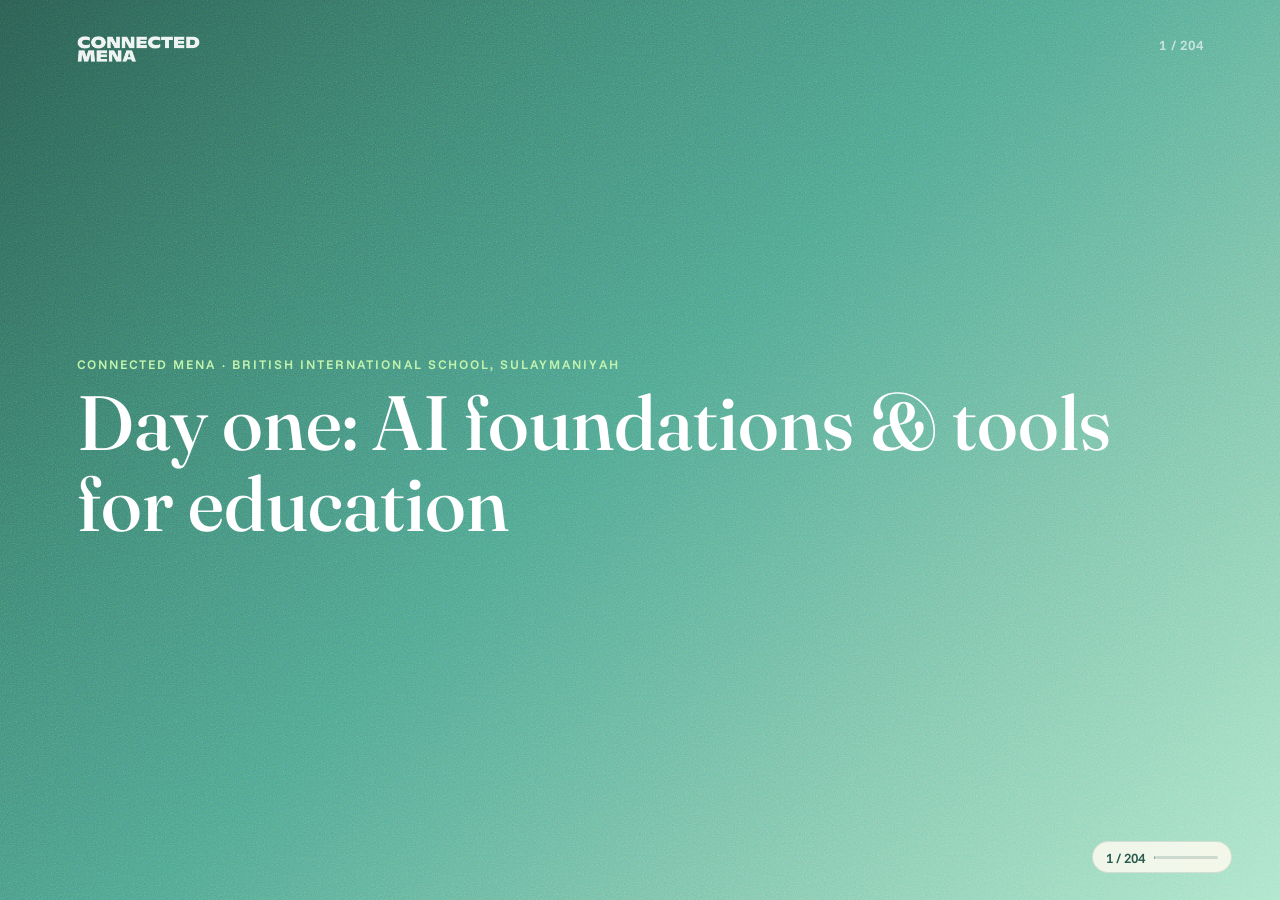
==== commit 6ddc4a4d: "Rebuild Day One deck from V2 training outline Replaces the old Day One slides with content authored " ====
--- a/index.html
+++ b/index.html
@@ -3,7 +3,7 @@
 <head>
 <meta charset="UTF-8" />
 <meta name="viewport" content="width=device-width, initial-scale=1, viewport-fit=cover" />
-<title>Erbil Training</title>
+<title>Connected MENA Training</title>
 <link rel="stylesheet" href="css/style.css" />
 </head>
 <body>
@@ -15,8 +15,8 @@
     <img class="logo-mark" src="assets/logo/CONNECTED-MENA_Logo_RGB_White.png" alt="CONNECTED MENA" />
     <span class="slide-number"></span>
     <div class="slide-inner">
-      <p class="eyebrow on-dark">AI literacy training &middot; Cambridge International School Kurdistan</p>
-      <h1 class="headline-xl">Day one: AI foundations &amp; tools</h1>
+      <p class="eyebrow on-dark">CONNECTED MENA &middot; British International School, Sulaymaniyah</p>
+      <h1 class="headline-xl">Day one: AI foundations &amp; tools for education</h1>
     </div>
   </section>
 
@@ -31,20 +31,19 @@
           <p class="subhead" style="margin-top: 0;">Henry Weikel</p>
           <ul class="bullets" style="margin-top: 0.8rem;">
             <li>English Literature at UC Berkeley &amp; University of Oxford</li>
-            <li>Project-based learning and debate educator running programs in Asia, MENA, the UK, &amp; the US</li>
-            <li>Obsessed with personal projects: publishing company, travel writing, filmmaking, flying trapeze</li>
-            <li>Hobbyist programmer &amp; partial AI skeptic</li>
+            <li>Project-based learning and debate educator across Asia, MENA, the UK and the US</li>
+            <li>Publishing, travel writing, filmmaking, &amp; exploration</li>
           </ul>
         </div>
       </div>
     </div>
   </section>
 
-  <!-- 3. CONTENT — introductory exercise ....................................... -->
+  <!-- 3. ACTIVITY — floor grid: where do you stand? ........................... -->
   <section id="slide-3" class="slide on-sand">
     <span class="slide-number"></span>
     <div class="slide-inner">
-      <h2 class="headline-lg">Introductory exercise</h2>
+      <h2 class="headline-lg">Where do you stand?</h2>
       <div class="axis-card">
         <div class="axis-diagram">
           <span class="axis-label axis-top">Very beneficial</span>
@@ -54,54 +53,68 @@
           <div class="axis-svg-wrap">
             <svg class="axis-svg" viewBox="0 0 400 400" preserveAspectRatio="xMidYMid meet">
               <defs>
-                <marker id="axisArrow" viewBox="0 0 10 10" refX="5" refY="5" markerWidth="6" markerHeight="6" orient="auto-start-reverse">
+                <marker id="axisArrow2" viewBox="0 0 10 10" refX="5" refY="5" markerWidth="6" markerHeight="6" orient="auto-start-reverse">
                   <path d="M0,0 L10,5 L0,10 Z" style="fill:var(--forest);" />
                 </marker>
               </defs>
-              <line x1="20" y1="200" x2="380" y2="200" style="stroke:var(--forest); stroke-width:3;" marker-start="url(#axisArrow)" marker-end="url(#axisArrow)" />
-              <line x1="200" y1="20" x2="200" y2="380" style="stroke:var(--forest); stroke-width:3;" marker-start="url(#axisArrow)" marker-end="url(#axisArrow)" />
+              <line x1="20" y1="200" x2="380" y2="200" style="stroke:var(--forest); stroke-width:3;" marker-start="url(#axisArrow2)" marker-end="url(#axisArrow2)" />
+              <line x1="200" y1="20" x2="200" y2="380" style="stroke:var(--forest); stroke-width:3;" marker-start="url(#axisArrow2)" marker-end="url(#axisArrow2)" />
             </svg>
           </div>
         </div>
       </div>
       <ul class="bullets">
-        <li>How often do you personally use AI tools now?</li>
-        <li>How good do you think AI tools will be for your students?</li>
-      </ul>
-    </div>
-  </section>
-
-  <!-- 4. ICON LIST — key goals of training ..................................... -->
+        <li>Stand up. The room is a grid.</li>
+        <li>Left to right: how often do you use AI tools now? Never &rarr; Daily</li>
+        <li>Front to back: how good will AI be for your students? Very damaging &rarr; Very beneficial</li>
+        <li>Find your spot. Look around.</li>
+      </ul>
+    </div>
+  </section>
+
+  <!-- 4. ACTIVITY — note cards and baseline .................................... -->
   <section id="slide-4" class="slide on-sand">
     <span class="slide-number"></span>
     <div class="slide-inner">
-      <p class="eyebrow">AI foundations</p>
-      <h2 class="headline-lg">Key goals of training</h2>
+      <h2 class="headline-lg">Finding our baseline</h2>
+      <ul class="bullets">
+        <li>What grade and subjects do you teach?</li>
+        <li>Which AI tools do you use now?</li>
+        <li>Which tools do you most want to learn?</li>
+        <li>What is your biggest concern about teaching this new course?</li>
+      </ul>
+    </div>
+  </section>
+
+  <!-- 5. ICON LIST — key goals of the training .................................. -->
+  <section id="slide-5" class="slide on-sand">
+    <span class="slide-number"></span>
+    <div class="slide-inner">
+      <h2 class="headline-lg">Key goals of the training</h2>
       <ul class="icon-list">
-        <li><img src="assets/icons/black/CONNECTED-MENA_Icons_RGB_Shield_Black.png" alt="" />AI foundations &mdash; ethical &amp; technical</li>
-        <li><img src="assets/icons/black/CONNECTED-MENA_Icons_RGB_Tool_Black.png" alt="" />Tools available</li>
-        <li><img src="assets/icons/black/CONNECTED-MENA_Icons_RGB_Light-Bulb_Black.png" alt="" />New pedagogical frameworks</li>
+        <li><img src="assets/icons/black/CONNECTED-MENA_Icons_RGB_Shield_Black.png" alt="" />AI foundations, ethical and technical</li>
+        <li><img src="assets/icons/black/CONNECTED-MENA_Icons_RGB_Tool_Black.png" alt="" />How to select, use, and teach tools</li>
+        <li><img src="assets/icons/black/CONNECTED-MENA_Icons_RGB_Light-Bulb_Black.png" alt="" />New ways to teach: interactive classrooms and project-based learning</li>
         <li><img src="assets/icons/black/CONNECTED-MENA_Icons_RGB_Certified_Black.png" alt="" />Practical experience with assessment and classroom management</li>
       </ul>
     </div>
   </section>
 
-  <!-- 5. CARD GRID — 3 day roadmap ............................................. -->
-  <section id="slide-5" class="slide on-sand">
-    <span class="slide-number"></span>
-    <div class="slide-inner">
-      <p class="eyebrow">AI foundations</p>
-      <h2 class="headline-lg">3 day roadmap</h2>
+  <!-- 6. CARD GRID — three-day roadmap ......................................... -->
+  <section id="slide-6" class="slide on-sand">
+    <span class="slide-number"></span>
+    <div class="slide-inner">
+      <h2 class="headline-lg">Three-day roadmap</h2>
       <div class="card-grid">
         <div class="card">
           <img class="card-icon" src="assets/icons/black/CONNECTED-MENA_Icons_RGB_Ai_Black.png" alt="" />
           <span class="card-label">Day one</span>
-          <h3>AI foundations &amp; tools for education</h3>
+          <h3>AI foundations and tools for education</h3>
         </div>
         <div class="card">
           <img class="card-icon" src="assets/icons/black/CONNECTED-MENA_Icons_RGB_Light-Bulb_Black.png" alt="" />
           <span class="card-label">Day two</span>
-          <h3>AI &amp; contemporary pedagogy</h3>
+          <h3>Project-based learning &amp; interactive classrooms for AI</h3>
         </div>
         <div class="card">
           <img class="card-icon" src="assets/icons/black/CONNECTED-MENA_Icons_RGB_Book_Black.png" alt="" />
@@ -112,228 +125,626 @@
     </div>
   </section>
 
-  <!-- 6. CONTENT — what you will leave with .................................... -->
-  <section id="slide-6" class="slide on-sand">
-    <span class="slide-number"></span>
-    <div class="slide-inner">
-      <p class="eyebrow">AI foundations</p>
+  <!-- 7. CONTENT — what you will leave with .................................... -->
+  <section id="slide-7" class="slide on-sand">
+    <span class="slide-number"></span>
+    <div class="slide-inner">
       <h2 class="headline-lg">What you will leave with</h2>
       <ul class="bullets">
-        <li>The foundation of the curriculum, preparing you for ongoing support from Mohammed</li>
-        <li>Confidence using PBL and interactive classrooms to teach AI</li>
-        <li>Experience teaching lessons and assessing student work with a rubric</li>
-      </ul>
-    </div>
-  </section>
-
-  <!-- 7. SUB-SECTION — survey results and discussion ........................... -->
-  <section id="slide-7" class="slide on-tint">
-    <img class="logo-mark" src="assets/logo/CONNECTED-MENA_Logo_RGB_Black.png" alt="CONNECTED MENA" />
-    <span class="slide-number"></span>
-    <div class="slide-inner">
-      <p class="eyebrow">AI foundations</p>
-      <h2 class="headline-lg">Survey results and discussion</h2>
-    </div>
-  </section>
-
-  <!-- 8. CONTENT — establishing our baseline .................................... -->
+        <li>The foundation of the curriculum, and a support pathway for the whole year</li>
+        <li>Confidence teaching AI Literacy through projects and interactive lessons</li>
+        <li>Experience teaching real lessons and assessing student work with a rubric</li>
+      </ul>
+    </div>
+  </section>
+
+  <!-- 8. CONTENT — what is already written for you .............................. -->
   <section id="slide-8" class="slide on-sand">
     <span class="slide-number"></span>
     <div class="slide-inner">
-      <p class="eyebrow">Survey results and discussion</p>
-      <h2 class="headline-lg">Establishing our baseline</h2>
-      <ul class="bullets">
-        <li>Which AI tools do you use now?</li>
-        <li>Which AI tools are you most interested in learning about?</li>
-        <li>What is your biggest concern?</li>
-        <li>What would you like to spend the most time on during this training?</li>
-        <li>What aspect of teaching do you enjoy the most?</li>
-      </ul>
-    </div>
-  </section>
-
-  <!-- 9. SECTION — AI foundations .............................................. -->
-  <section id="slide-9" class="slide on-charcoal">
+      <h2 class="headline-lg">What is already written for you</h2>
+      <ul class="bullets">
+        <li>A Teacher Guide for every lesson</li>
+        <li>A Subject Background primer for every Grade 7&ndash;9 lesson, for teachers with no computing background</li>
+        <li>Student chapters, worksheets and printables</li>
+        <li>A simple assessment for every lesson</li>
+        <li>Interactive slides</li>
+      </ul>
+    </div>
+  </section>
+
+  <!-- 9. CONTENT — why AI Literacy? .............................................. -->
+  <section id="slide-9" class="slide on-sand">
+    <span class="slide-number"></span>
+    <div class="slide-inner">
+      <h2 class="headline-lg">Why AI Literacy?</h2>
+      <ul class="bullets">
+        <li>The world your students will work in is changing fast</li>
+        <li>They still need every core skill in addition to many new ones</li>
+        <li>This is a chance to teach in more interesting ways, while protecting students from the risks of improper AI use</li>
+      </ul>
+    </div>
+  </section>
+
+  <!-- 10. SECTION — the curriculum .............................................. -->
+  <section id="slide-10" class="slide on-charcoal">
     <img class="logo-mark" src="assets/logo/CONNECTED-MENA_Logo_RGB_White.png" alt="CONNECTED MENA" />
     <span class="slide-number"></span>
     <span class="section-index">01</span>
     <div class="slide-inner">
-      <h1 class="headline-xl">AI foundations</h1>
-    </div>
-  </section>
-
-  <!-- 10. SUB-SECTION — what is AI? ............................................. -->
-  <section id="slide-10" class="slide on-tint">
-    <img class="logo-mark" src="assets/logo/CONNECTED-MENA_Logo_RGB_Black.png" alt="CONNECTED MENA" />
-    <span class="slide-number"></span>
-    <div class="slide-inner">
-      <p class="eyebrow">AI foundations</p>
-      <h2 class="headline-lg">What is AI?</h2>
-    </div>
-  </section>
-
-  <!-- 11. CONTENT — rigorous definitions ......................................... -->
+      <h1 class="headline-xl">The curriculum</h1>
+    </div>
+  </section>
+
+  <!-- 11. CONTENT — curriculum outline ........................................... -->
   <section id="slide-11" class="slide on-sand">
+    <span class="slide-number"></span>
+    <div class="slide-inner">
+      <p class="eyebrow">The curriculum</p>
+      <h2 class="headline-lg">Curriculum outline</h2>
+      <ul class="bullets">
+        <li>Kindergarten to Grade 6: five units per grade</li>
+        <li>Grades 7 to 9: the same six units every year &mdash; core concepts, data literacy, tools, ethics, project, presentation</li>
+        <li>Roughly one class per week, depending on grade level</li>
+      </ul>
+    </div>
+  </section>
+
+  <!-- 12. CONTENT — themes by grade · K–6 ........................................ -->
+  <section id="slide-12" class="slide on-sand">
+    <span class="slide-number"></span>
+    <div class="slide-inner">
+      <p class="eyebrow">The curriculum</p>
+      <h2 class="headline-lg">Themes by grade &middot; K&ndash;6</h2>
+      <ul class="bullets">
+        <li><strong>KG</strong> &mdash; Smart helpers and human thinking</li>
+        <li><strong>Grade 1</strong> &mdash; Patterns around us</li>
+        <li><strong>Grade 2</strong> &mdash; Instructions and algorithms</li>
+        <li><strong>Grade 3</strong> &mdash; Data as information</li>
+        <li><strong>Grade 4</strong> &mdash; How AI recognises the world</li>
+        <li><strong>Grade 5</strong> &mdash; Learning from examples</li>
+        <li><strong>Grade 6</strong> &mdash; Responsible AI: the readiness year</li>
+      </ul>
+    </div>
+  </section>
+
+  <!-- 13. CONTENT — themes by grade · 7–9 ........................................ -->
+  <section id="slide-13" class="slide on-sand">
+    <span class="slide-number"></span>
+    <div class="slide-inner">
+      <p class="eyebrow">The curriculum</p>
+      <h2 class="headline-lg">Themes by grade &middot; 7&ndash;9</h2>
+      <ul class="bullets">
+        <li><strong>Grade 7</strong> &mdash; Algorithms, prediction and decisions</li>
+        <li><strong>Grade 8</strong> &mdash; Generative AI, creativity and truth</li>
+        <li><strong>Grade 9</strong> &mdash; Building AI-supported solutions</li>
+      </ul>
+    </div>
+  </section>
+
+  <!-- 14. CONTENT — how students are assessed .................................... -->
+  <section id="slide-14" class="slide on-sand">
+    <span class="slide-number"></span>
+    <div class="slide-inner">
+      <p class="eyebrow">The curriculum</p>
+      <h2 class="headline-lg">How students are assessed</h2>
+      <ul class="bullets">
+        <li>Every lesson carries its own assessment</li>
+        <li>K&ndash;6: a short class-level check the teacher fills in afterwards. No student scores. No student accounts.</li>
+        <li>Grades 7&ndash;9: a four-level rubric per student, plus a self-assessment and a peer-review prompt</li>
+        <li>Nothing rewards memorisation. Everything looks at skill, reasoning, depth and participation.</li>
+      </ul>
+    </div>
+  </section>
+
+  <!-- 15. CONTENT — staged tool use policy ........................................ -->
+  <section id="slide-15" class="slide on-sand">
+    <span class="slide-number"></span>
+    <div class="slide-inner">
+      <p class="eyebrow">The curriculum</p>
+      <h2 class="headline-lg">Staged tool use policy</h2>
+      <ul class="bullets">
+        <li>K&ndash;6: unplugged. Teacher demonstrations only.</li>
+        <li>Grade 7 onward: students use approved tools, supervised</li>
+        <li>No cameras. No personal accounts. No student data.</li>
+        <li>We will look at examples of both &ldquo;tool-based&rdquo; and &ldquo;unplugged&rdquo; lessons over the next 3 days, alongside plans for unexpected offline sessions</li>
+      </ul>
+    </div>
+  </section>
+
+  <!-- 16. SECTION — what is AI? ................................................... -->
+  <section id="slide-16" class="slide on-charcoal">
+    <img class="logo-mark" src="assets/logo/CONNECTED-MENA_Logo_RGB_White.png" alt="CONNECTED MENA" />
+    <span class="slide-number"></span>
+    <span class="section-index">02</span>
+    <div class="slide-inner">
+      <h1 class="headline-xl">What is AI?</h1>
+    </div>
+  </section>
+
+  <!-- 17. CONTENT — explaining difficult concepts by level ........................ -->
+  <section id="slide-17" class="slide on-sand">
+    <span class="slide-number"></span>
+    <div class="slide-inner">
+      <p class="eyebrow">What is AI?</p>
+      <h2 class="headline-lg">Explaining difficult concepts by level</h2>
+      <ul class="bullets">
+        <li><strong>To a young child:</strong> a computer that learns from examples instead of being given rules.</li>
+        <li><strong>To a middle student:</strong> we show it thousands of examples, it finds the patterns, then it guesses about things it has never seen.</li>
+        <li><strong>To an older student:</strong> a system trained on existing data to predict the next item in a sequence, which is why it can sound so convincing and still be wrong.</li>
+      </ul>
+    </div>
+  </section>
+
+  <!-- 18. CONTENT — rigorous definitions are hard ................................. -->
+  <section id="slide-18" class="slide on-sand">
     <span class="slide-number"></span>
     <div class="slide-inner" style="max-width: 78rem;">
       <p class="eyebrow">What is AI?</p>
-      <h2 class="headline-lg">Rigorous definitions are challenging &mdash; but they have to come before policy</h2>
+      <h2 class="headline-lg">Rigorous definitions are hard</h2>
       <div class="photo-split">
         <img src="assets/photos/granta.jpg" alt="" />
         <ul class="bullets" style="margin-top: 0;">
-          <li>Major cultural and academic institutions in the US &amp; UK are facing public crises over AI policies</li>
-          <li>Nobody involved can seem to agree what constitutes improper usage or even what AI is</li>
-          <li>This is why &ldquo;mastery&rdquo; is so central to this curriculum</li>
+          <li>Nobody agrees what counts as improper use, or even what AI is</li>
+          <li>Major institutions in the US and UK are in public crisis over these questions</li>
+          <li>But the definitions and confidence have to come before rules or policies</li>
         </ul>
       </div>
     </div>
   </section>
 
-  <!-- 12. CONTENT — building a curriculum ........................................ -->
-  <section id="slide-12" class="slide on-sand">
+  <!-- 19. CONTENT — what is AI literacy? .......................................... -->
+  <section id="slide-19" class="slide on-sand">
     <span class="slide-number"></span>
     <div class="slide-inner">
       <p class="eyebrow">What is AI?</p>
-      <h2 class="headline-lg">Building a curriculum is the most impactful approach</h2>
-      <ul class="bullets">
-        <li>The current academic response in the US &amp; UK is retreat &mdash; blue book exams, mirrors during zoom exams, no homework</li>
-        <li>Thesis of curriculum: raising students to understand tools will lead to better use (and potentially less use overall as a result)</li>
-        <li>Western schools may have gotten these tools earlier, but CIS is significantly ahead by exploring a targeted curriculum</li>
-      </ul>
-    </div>
-  </section>
-
-  <!-- 13. TWO-QUOTE — political foundation ...................................... -->
-  <section id="slide-13" class="slide on-gradient">
-    <span class="slide-number"></span>
-    <div class="slide-inner">
-      <p class="eyebrow on-dark">What is AI?</p>
+      <h2 class="headline-lg">What is AI literacy?</h2>
+      <ul class="bullets">
+        <li>Understanding what these systems do, how they fail, and when not to use them</li>
+        <li>Not always the same as technical knowledge, but there are strong overlaps</li>
+        <li>Thesis of this course: &ldquo;Mastery before amplification&rdquo;</li>
+      </ul>
+    </div>
+  </section>
+
+  <!-- 20. CONTENT — why a curriculum is the strongest response .................... -->
+  <section id="slide-20" class="slide on-sand">
+    <span class="slide-number"></span>
+    <div class="slide-inner">
+      <p class="eyebrow">What is AI?</p>
+      <h2 class="headline-lg">Why a curriculum is the strongest response</h2>
+      <ul class="bullets">
+        <li>The response in the US and UK has largely been retreat: handwritten exams, no homework, surveillance during online exams</li>
+        <li>Our goal is the opposite: helping students understand these tools, use them better, and then decide for themselves what role they&rsquo;ll play in their lives</li>
+        <li>Western schools got these tools earlier, but you are ahead by choosing to teach these tools deliberately</li>
+      </ul>
+    </div>
+  </section>
+
+  <!-- 21. SUB-SECTION — AutoDraw ................................................... -->
+  <section id="slide-21" class="slide on-tint">
+    <img class="logo-mark" src="assets/logo/CONNECTED-MENA_Logo_RGB_Black.png" alt="CONNECTED MENA" />
+    <span class="slide-number"></span>
+    <div class="slide-inner">
+      <p class="eyebrow">What is AI?</p>
+      <h2 class="headline-lg">AutoDraw</h2>
+    </div>
+  </section>
+
+  <!-- 22. CONTENT — AutoDraw · rules .............................................. -->
+  <section id="slide-22" class="slide on-sand">
+    <span class="slide-number"></span>
+    <div class="slide-inner">
+      <p class="eyebrow">AutoDraw</p>
+      <h2 class="headline-lg">Rules</h2>
+      <ul class="bullets">
+        <li>In groups:</li>
+        <li>One person draws. That person cannot speak.</li>
+        <li>Everyone else can talk and suggest</li>
+        <li>Swap the artist each round</li>
+      </ul>
+    </div>
+  </section>
+
+  <!-- 22. CONTENT — round 1: race .................................................. -->
+  <section id="slide-23" class="slide on-sand">
+    <span class="slide-number"></span>
+    <div class="slide-inner">
+      <p class="eyebrow">AutoDraw</p>
+      <h2 class="headline-lg">Round 1 &middot; race</h2>
+      <ul class="bullets">
+        <li>Draw the word on the screen</li>
+        <li>First team AutoDraw guesses correctly wins</li>
+      </ul>
+    </div>
+  </section>
+
+  <!-- 23. WORD PROMPT — Umbrella ................................................... -->
+  <section id="slide-24" class="slide on-gradient center-word">
+    <span class="slide-number"></span>
+    <div class="slide-inner">
+      <h1 class="headline-xl">Umbrella</h1>
+    </div>
+  </section>
+
+  <!-- 24. WORD PROMPT — Elephant ................................................... -->
+  <section id="slide-25" class="slide on-gradient center-word">
+    <span class="slide-number"></span>
+    <div class="slide-inner">
+      <h1 class="headline-xl">Elephant</h1>
+    </div>
+  </section>
+
+  <!-- 25. WORD PROMPT — Bicycle .................................................... -->
+  <section id="slide-26" class="slide on-gradient center-word">
+    <span class="slide-number"></span>
+    <div class="slide-inner">
+      <h1 class="headline-xl">Bicycle</h1>
+    </div>
+  </section>
+
+  <!-- 26. WORD PROMPT — Birthday cake ............................................... -->
+  <section id="slide-27" class="slide on-gradient center-word">
+    <span class="slide-number"></span>
+    <div class="slide-inner">
+      <h1 class="headline-xl">Birthday cake</h1>
+    </div>
+  </section>
+
+  <!-- 27. CONTENT — round 2: break the tool ........................................ -->
+  <section id="slide-28" class="slide on-sand">
+    <span class="slide-number"></span>
+    <div class="slide-inner">
+      <p class="eyebrow">AutoDraw</p>
+      <h2 class="headline-lg">Round 2 &middot; break the tool</h2>
+      <ul class="bullets">
+        <li>Same teams, opposite goal</li>
+        <li>Draw the word on the screen</li>
+        <li>The team with the worst suggestion from AutoDraw wins</li>
+      </ul>
+    </div>
+  </section>
+
+  <!-- 28. WORD PROMPT — Helicopter .................................................. -->
+  <section id="slide-29" class="slide on-gradient center-word">
+    <span class="slide-number"></span>
+    <div class="slide-inner">
+      <h1 class="headline-xl">Helicopter</h1>
+    </div>
+  </section>
+
+  <!-- 29. WORD PROMPT — Erbil Citadel ............................................... -->
+  <section id="slide-30" class="slide on-gradient center-word">
+    <span class="slide-number"></span>
+    <div class="slide-inner">
+      <h1 class="headline-xl">Erbil Citadel</h1>
+    </div>
+  </section>
+
+  <!-- 30. WORD PROMPT — Dolma ....................................................... -->
+  <section id="slide-31" class="slide on-gradient center-word">
+    <span class="slide-number"></span>
+    <div class="slide-inner">
+      <h1 class="headline-xl">Dolma</h1>
+    </div>
+  </section>
+
+  <!-- 31. CONTENT — round 3: human against machine .................................. -->
+  <section id="slide-32" class="slide on-sand">
+    <span class="slide-number"></span>
+    <div class="slide-inner">
+      <p class="eyebrow">AutoDraw</p>
+      <h2 class="headline-lg">Round 3 &middot; human against machine</h2>
+      <ul class="bullets">
+        <li>One person draws on the board, one draws in AutoDraw</li>
+        <li>First recognisable image wins</li>
+      </ul>
+    </div>
+  </section>
+
+  <!-- 32. SECTION — how these systems work .......................................... -->
+  <section id="slide-33" class="slide on-charcoal">
+    <img class="logo-mark" src="assets/logo/CONNECTED-MENA_Logo_RGB_White.png" alt="CONNECTED MENA" />
+    <span class="slide-number"></span>
+    <span class="section-index">03</span>
+    <div class="slide-inner">
+      <h1 class="headline-xl">How these systems work</h1>
+    </div>
+  </section>
+
+  <!-- 33. TWO-QUOTE — political foundation .......................................... -->
+  <section id="slide-34" class="slide on-gradient">
+    <span class="slide-number"></span>
+    <div class="slide-inner">
+      <p class="eyebrow on-dark">How these systems work</p>
       <h2 class="headline-lg" style="color:var(--white); margin-bottom:1.6rem;">Political foundation</h2>
       <div class="statement-group">
         <p class="statement">Tools are always political.</p>
-        <p class="statement">AI tools offer new ways to access, organize, and entrench power. Their opportunities come with risks.</p>
-      </div>
-    </div>
-  </section>
-
-  <!-- 14. TITLE ONLY — terminology ............................................... -->
-  <section id="slide-14" class="slide on-sand">
-    <span class="slide-number"></span>
-    <div class="slide-inner">
-      <p class="eyebrow">What is AI?</p>
+        <p class="statement">AI tools offer new ways to access, organise and entrench power.</p>
+        <p class="statement">AI literacy helps enhance the benefits and reduce the risks.</p>
+      </div>
+    </div>
+  </section>
+
+  <!-- 34. CONTENT — terminology ..................................................... -->
+  <section id="slide-35" class="slide on-sand">
+    <span class="slide-number"></span>
+    <div class="slide-inner">
+      <p class="eyebrow">How these systems work</p>
       <h2 class="headline-lg">Terminology</h2>
-    </div>
-  </section>
-
-  <!-- 15. CONTENT — key takeaways ................................................. -->
-  <section id="slide-15" class="slide on-sand">
-    <span class="slide-number"></span>
-    <div class="slide-inner">
-      <p class="eyebrow">What is AI?</p>
-      <h2 class="headline-lg">Key takeaways</h2>
-      <ul class="bullets">
-        <li>Models are non-deterministic</li>
-        <li>Models make predictions based on limited understandings of the world provided by training data</li>
-        <li>The model is only one part of the tool</li>
-        <li>Modern AI tools are incredibly complex and not fully understood</li>
-      </ul>
-    </div>
-  </section>
-
-  <!-- 16. SUB-SECTION — AI failure modes ......................................... -->
-  <section id="slide-16" class="slide on-tint">
-    <img class="logo-mark" src="assets/logo/CONNECTED-MENA_Logo_RGB_Black.png" alt="CONNECTED MENA" />
-    <span class="slide-number"></span>
-    <div class="slide-inner">
-      <p class="eyebrow">AI foundations</p>
-      <h2 class="headline-lg">AI failure modes</h2>
-    </div>
-  </section>
-
-  <!-- 17. CONTENT — non-determinism .............................................. -->
-  <section id="slide-17" class="slide on-sand">
+      <ul class="bullets">
+        <li>Descriptions of AI rely almost entirely on new &amp; old metaphors</li>
+        <li>Definitions are the foundation of literacy</li>
+      </ul>
+    </div>
+  </section>
+
+  <!-- 35. DIAGRAM — the nesting ..................................................... -->
+  <section id="slide-36" class="slide on-sand">
+    <span class="slide-number"></span>
+    <div class="slide-inner">
+      <p class="eyebrow">How these systems work</p>
+      <h2 class="headline-lg">The nesting</h2>
+      <div class="nesting-diagram">
+        <div class="nest-ring nest-1">
+          <span class="nest-label">Artificial intelligence</span>
+          <div class="nest-ring nest-2">
+            <span class="nest-label">Machine learning</span>
+            <div class="nest-ring nest-3">
+              <span class="nest-label">Deep learning<small>Neural networks with many hidden layers</small></span>
+              <div class="nest-ring nest-4">
+                <span class="nest-label">Generative AI</span>
+                <div class="nest-ring nest-5">
+                  <span class="nest-label">Large language models</span>
+                </div>
+              </div>
+            </div>
+          </div>
+        </div>
+      </div>
+    </div>
+  </section>
+
+  <!-- 36. SPLIT — not like other computer programs .................................. -->
+  <section id="slide-37" class="slide on-sand">
+    <span class="slide-number"></span>
+    <div class="slide-inner">
+      <p class="eyebrow">How these systems work</p>
+      <h2 class="headline-lg">Not like other computer programs</h2>
+      <div class="split">
+        <div class="split-col">
+          <p class="split-label">Ordinary software</p>
+          <ul>
+            <li>Written by a person</li>
+            <li>Rules you can read</li>
+            <li>Same input, same output</li>
+            <li>Errors can be fixed in the code</li>
+          </ul>
+        </div>
+        <div class="split-col">
+          <p class="split-label">These systems</p>
+          <ul>
+            <li>Patterns that emerged, not rules that were written</li>
+            <li>Rules invisible even to their makers</li>
+            <li>Same input, different output</li>
+            <li>Errors need retraining</li>
+          </ul>
+        </div>
+      </div>
+    </div>
+  </section>
+
+  <!-- 37. CONTENT — how a model learns .............................................. -->
+  <section id="slide-38" class="slide on-sand">
+    <span class="slide-number"></span>
+    <div class="slide-inner">
+      <p class="eyebrow">How these systems work</p>
+      <h2 class="headline-lg">How a model learns</h2>
+      <ul class="bullets">
+        <li><strong>Supervised learning:</strong> it is shown examples with the answers marked</li>
+        <li><strong>Unsupervised learning:</strong> it finds patterns in data with no answers given</li>
+        <li>The data is bought, licensed, or scraped from the open internet</li>
+        <li>Modern models do all three in sequence: pre-training (unsupervised), fine-tuning (supervised), then alignment to human feedback (RLHF)</li>
+      </ul>
+    </div>
+  </section>
+
+  <!-- 38. CONTENT — predicting the next token ....................................... -->
+  <section id="slide-39" class="slide on-sand">
+    <span class="slide-number"></span>
+    <div class="slide-inner">
+      <p class="eyebrow">How these systems work</p>
+      <h2 class="headline-lg">Predicting the next token</h2>
+      <ul class="bullets">
+        <li>Language is broken into small chunks called tokens and turned into numbers</li>
+        <li>The model produces a <strong>probability distribution</strong> over what comes next</li>
+        <li>It is simply a mathematical operation, enabled by computers &amp; energy</li>
+      </ul>
+    </div>
+  </section>
+
+  <!-- 39. CONTENT — the model is not the tool ....................................... -->
+  <section id="slide-40" class="slide on-sand">
+    <span class="slide-number"></span>
+    <div class="slide-inner">
+      <p class="eyebrow">How these systems work</p>
+      <h2 class="headline-lg">The model is not the tool</h2>
+      <ul class="bullets">
+        <li><strong>The model:</strong> finished learning, weights frozen</li>
+        <li><strong>The context window:</strong> what it can see right now</li>
+        <li><strong>The harness:</strong> what it is allowed to do &mdash; search, run code, use files</li>
+        <li><strong>The interface:</strong> how you talk to it</li>
+        <li>When a tool improves, the model often has not changed at all</li>
+      </ul>
+    </div>
+  </section>
+
+  <!-- 40. CONTENT — modality and multimodality ...................................... -->
+  <section id="slide-41" class="slide on-sand">
+    <span class="slide-number"></span>
+    <div class="slide-inner">
+      <p class="eyebrow">How these systems work</p>
+      <h2 class="headline-lg">Modality and multimodality</h2>
+      <ul class="bullets">
+        <li><strong>A modality</strong> is one kind of information: text, image, sound, video</li>
+        <li><strong>Multimodal</strong> means one system handles more than one at once</li>
+        <li><strong>A class</strong> is a category a system sorts things into: cat / dog / neither</li>
+      </ul>
+    </div>
+  </section>
+
+  <!-- 41. STEPS — activity: be the model ............................................ -->
+  <section id="slide-42" class="slide on-sand">
+    <span class="slide-number"></span>
+    <div class="slide-inner">
+      <p class="eyebrow">Activity</p>
+      <h2 class="headline-lg">Be the model</h2>
+      <div class="steps">
+        <div class="step"><span class="num">1</span><p>Everyone gets a slip of paper</p></div>
+        <div class="step"><span class="num">2</span><p>Finish the sentence on the screen</p></div>
+        <div class="step"><span class="num">3</span><p>Do not show anyone</p></div>
+        <div class="step"><span class="num">4</span><p>Fold it and pass it forward</p></div>
+      </div>
+    </div>
+  </section>
+
+  <!-- 42. WORD PROMPT — the teacher walked into the ______ .......................... -->
+  <section id="slide-43" class="slide on-gradient center-word">
+    <span class="slide-number"></span>
+    <div class="slide-inner">
+      <h1 class="headline-xl">The teacher walked into the ______</h1>
+    </div>
+  </section>
+
+  <!-- 43. WORD PROMPT — the capital of Australia is ______ ........................... -->
+  <section id="slide-44" class="slide on-gradient center-word">
+    <span class="slide-number"></span>
+    <div class="slide-inner">
+      <h1 class="headline-xl">The capital of Australia is ______</h1>
+    </div>
+  </section>
+
+  <!-- 44. CONTENT — what just happened ............................................... -->
+  <section id="slide-45" class="slide on-sand">
+    <span class="slide-number"></span>
+    <div class="slide-inner">
+      <p class="eyebrow">How these systems work</p>
+      <h2 class="headline-lg">What just happened</h2>
+      <ul class="bullets">
+        <li><strong>Non-determinism:</strong> answers are based on probability, not truth</li>
+        <li><strong>Hallucination:</strong> common data creates unexpected &amp; untrue output</li>
+      </ul>
+    </div>
+  </section>
+
+  <!-- 45. SECTION — AI "failure modes" ................................................ -->
+  <section id="slide-46" class="slide on-charcoal">
+    <img class="logo-mark" src="assets/logo/CONNECTED-MENA_Logo_RGB_White.png" alt="CONNECTED MENA" />
+    <span class="slide-number"></span>
+    <span class="section-index">04</span>
+    <div class="slide-inner">
+      <h1 class="headline-xl">AI &ldquo;failure modes&rdquo;</h1>
+    </div>
+  </section>
+
+  <!-- 46. CONTENT — non-determinism ................................................... -->
+  <section id="slide-47" class="slide on-sand">
     <span class="slide-number"></span>
     <div class="slide-inner">
       <img class="mode-icon" src="assets/icons/black/CONNECTED-MENA_Icons_RGB_Cycle_Black.png" alt="" />
       <p class="eyebrow">AI failure modes</p>
       <h2 class="headline-lg">Non-determinism</h2>
       <ul class="bullets">
-        <li>Inputs do not produce consistent outputs</li>
-      </ul>
-    </div>
-  </section>
-
-  <!-- 18. CONTENT — sycophancy .................................................... -->
-  <section id="slide-18" class="slide on-sand">
+        <li>The same input does not produce the same output</li>
+        <li>You cannot promise a student what the tool will say</li>
+      </ul>
+    </div>
+  </section>
+
+  <!-- 47. CONTENT — sycophancy ......................................................... -->
+  <section id="slide-48" class="slide on-sand">
     <span class="slide-number"></span>
     <div class="slide-inner">
       <img class="mode-icon" src="assets/icons/black/CONNECTED-MENA_Icons_RGB_Speech_Black.png" alt="" />
       <p class="eyebrow">AI failure modes</p>
       <h2 class="headline-lg">Sycophancy</h2>
       <ul class="bullets">
-        <li>Models tend to produce responses that flatter and deceive human users</li>
-      </ul>
-    </div>
-  </section>
-
-  <!-- 19. CONTENT — bland answers .................................................. -->
-  <section id="slide-19" class="slide on-sand">
+        <li>Models are trained on human approval, so they learn to please their users</li>
+        <li>They will agree with you, flatter you, and support your worst ideas</li>
+      </ul>
+    </div>
+  </section>
+
+  <!-- 48. CONTENT — bland answers ...................................................... -->
+  <section id="slide-49" class="slide on-sand">
     <span class="slide-number"></span>
     <div class="slide-inner">
       <img class="mode-icon" src="assets/icons/black/CONNECTED-MENA_Icons_RGB_Chart_Black.png" alt="" />
       <p class="eyebrow">AI failure modes</p>
       <h2 class="headline-lg">Bland answers</h2>
       <ul class="bullets">
-        <li>Statistical tools are bad at extremes: they &ldquo;regress to the mean&rdquo; of their data by design.</li>
-      </ul>
-    </div>
-  </section>
-
-  <!-- 20. CONTENT — modality blindspots ............................................ -->
-  <section id="slide-20" class="slide on-sand">
+        <li>Statistical tools are bad at extremes</li>
+        <li>They &ldquo;regress to the mean&rdquo; of their data by design</li>
+        <li>Which is why AI-written work is so fluent and often annoying</li>
+      </ul>
+    </div>
+  </section>
+
+  <!-- 49. CONTENT — modality blindspots ................................................ -->
+  <section id="slide-50" class="slide on-sand">
     <span class="slide-number"></span>
     <div class="slide-inner">
       <img class="mode-icon" src="assets/icons/black/CONNECTED-MENA_Icons_RGB_Maths_Black.png" alt="" />
       <p class="eyebrow">AI failure modes</p>
       <h2 class="headline-lg">Modality blindspots</h2>
       <ul class="bullets">
-        <li>Models reason about the world through statistical representations of a specific data modality</li>
-        <li>LLM calculations and spatial reasoning are structurally flawed as a result</li>
-      </ul>
-    </div>
-  </section>
-
-  <!-- 21. CONTENT — biased training data ............................................ -->
-  <section id="slide-21" class="slide on-sand">
+        <li>These are statistical representations of language, not human brains</li>
+        <li>Maths and spatial reasoning are structurally unreliable</li>
+        <li>Modern tools work around it by attaching older tools</li>
+      </ul>
+    </div>
+  </section>
+
+  <!-- 50. CONTENT — biased training data ............................................... -->
+  <section id="slide-51" class="slide on-sand">
     <span class="slide-number"></span>
     <div class="slide-inner">
       <img class="mode-icon" src="assets/icons/black/CONNECTED-MENA_Icons_RGB_Search_Black.png" alt="" />
       <p class="eyebrow">AI failure modes</p>
       <h2 class="headline-lg">Biased training data</h2>
       <ul class="bullets">
-        <li>All data is incomplete and thus biased</li>
-        <li>Models inherit and amplify biases</li>
-      </ul>
-    </div>
-  </section>
-
-  <!-- 22. CONTENT — AI detectors don't work .......................................... -->
-  <section id="slide-22" class="slide on-sand">
+        <li>Scraping targets what is freely available online, which is mostly English</li>
+        <li>All data is incomplete, so all models are biased</li>
+        <li>Attempts to fix these problems produce more problems</li>
+      </ul>
+    </div>
+  </section>
+
+  <!-- 51. ACTIVITY — name 3 scientists, fast! .......................................... -->
+  <section id="slide-52" class="slide on-gradient center-word">
+    <span class="slide-number"></span>
+    <div class="slide-inner">
+      <h1 class="headline-lg">Name 3 scientists. Fast!</h1>
+    </div>
+  </section>
+
+  <!-- 52. CONTENT — AI detectors don't work ............................................. -->
+  <section id="slide-53" class="slide on-sand">
     <span class="slide-number"></span>
     <div class="slide-inner">
       <img class="mode-icon" src="assets/icons/black/CONNECTED-MENA_Icons_RGB_Shield_Black.png" alt="" />
       <p class="eyebrow">AI failure modes</p>
       <h2 class="headline-lg">AI detectors don&rsquo;t work</h2>
       <ul class="bullets">
-        <li>False positives are constant and hugely damaging to students&rsquo; confidence</li>
-        <li>English Second Language learners suffer the most</li>
-        <li>Alternatives: clear standards, grade the process not the output</li>
-      </ul>
-    </div>
-  </section>
-
-  <!-- 23. CONTENT — safety risks ...................................................... -->
-  <section id="slide-23" class="slide on-sand">
+        <li>False positives are constant</li>
+        <li>Second-language students are accused most often</li>
+        <li>The alternatives: clear standards, and grading the process instead of the output</li>
+      </ul>
+    </div>
+  </section>
+
+  <!-- 53. CONTENT — safety risks ........................................................ -->
+  <section id="slide-54" class="slide on-sand">
     <span class="slide-number"></span>
     <div class="slide-inner">
       <img class="mode-icon" src="assets/icons/black/CONNECTED-MENA_Icons_RGB_Lighnting_Black.png" alt="" />
@@ -342,458 +753,563 @@
       <ul class="bullets">
         <li>Sycophancy and long conversations create psychological danger</li>
         <li>Consumer chatbot protections do not work</li>
-        <li>Almost any mainstream AI tool can be broken with prompt injection</li>
-      </ul>
-    </div>
-  </section>
-
-  <!-- 24. SECTION — AI ethics & student agency ......................................... -->
-  <section id="slide-24" class="slide on-charcoal">
+        <li>Almost any mainstream tool can be broken with prompt injection</li>
+      </ul>
+    </div>
+  </section>
+
+  <!-- 54. CONTENT — "failure modes" make great lessons .................................. -->
+  <section id="slide-55" class="slide on-sand">
+    <span class="slide-number"></span>
+    <div class="slide-inner">
+      <p class="eyebrow">AI failure modes</p>
+      <h2 class="headline-lg">&ldquo;Failure modes&rdquo; make great lessons</h2>
+      <ul class="bullets">
+        <li>The model gives different answers &rarr; a lesson about non-determinism</li>
+        <li>The model is wrong &rarr; a lesson about checking sources</li>
+        <li>The model is biased &rarr; a lesson about training data</li>
+      </ul>
+    </div>
+  </section>
+
+  <!-- 55. ACTIVITY — explain your own policy: in pairs .................................. -->
+  <section id="slide-56" class="slide on-sand">
+    <span class="slide-number"></span>
+    <div class="slide-inner">
+      <h2 class="headline-lg">In pairs</h2>
+      <ul class="bullets">
+        <li>Explain your school&rsquo;s AI policy in 30 seconds, so that anyone would understand it exactly</li>
+        <li>Then: could your students explain it back to you the same way?</li>
+      </ul>
+    </div>
+  </section>
+
+  <!-- 56. SECTION — protecting students .................................................. -->
+  <section id="slide-57" class="slide on-charcoal">
     <img class="logo-mark" src="assets/logo/CONNECTED-MENA_Logo_RGB_White.png" alt="CONNECTED MENA" />
     <span class="slide-number"></span>
-    <span class="section-index">02</span>
-    <div class="slide-inner">
-      <h1 class="headline-xl">AI ethics &amp; student agency</h1>
-    </div>
-  </section>
-
-  <!-- 25. CONTENT — "ethics as a practice" .............................................. -->
-  <section id="slide-25" class="slide on-sand">
-    <span class="slide-number"></span>
-    <div class="slide-inner">
-      <p class="eyebrow">AI ethics &amp; student agency</p>
-      <h2 class="headline-lg">&ldquo;Ethics as a practice&rdquo;</h2>
-      <ul class="bullets">
-        <li>Context: AI use policies alone don&rsquo;t work &mdash; top western schools struggle to implement rules-based systems, harming students and teachers in the process</li>
-        <li>Goal: empower students to create their own relationship with all tools by integrating ethics and agency into the curriculum</li>
-        <li>Method: regular ethics discussions feeding into personal AI use constitutions</li>
-      </ul>
-    </div>
-  </section>
-
-  <!-- 26. SUB-SECTION — risks & solutions ................................................ -->
-  <section id="slide-26" class="slide on-tint">
-    <img class="logo-mark" src="assets/logo/CONNECTED-MENA_Logo_RGB_Black.png" alt="CONNECTED MENA" />
-    <span class="slide-number"></span>
-    <div class="slide-inner">
-      <p class="eyebrow">AI ethics &amp; student agency</p>
-      <h2 class="headline-lg">Risks &amp; solutions</h2>
-    </div>
-  </section>
-
-  <!-- 27. PROBLEM — cognitive debt & developing minds .................................... -->
-  <section id="slide-27" class="slide on-sand">
+    <span class="section-index">05</span>
+    <div class="slide-inner">
+      <h1 class="headline-xl">Protecting students</h1>
+    </div>
+  </section>
+
+  <!-- 57. CONTENT — rules alone do not work .............................................. -->
+  <section id="slide-58" class="slide on-sand">
+    <span class="slide-number"></span>
+    <div class="slide-inner">
+      <p class="eyebrow">Protecting students</p>
+      <h2 class="headline-lg">Rules alone do not work</h2>
+      <ul class="bullets">
+        <li>The schools with the strictest policies are struggling most</li>
+        <li>The goal is student agency rather than a pre-defined relationship with AI</li>
+      </ul>
+    </div>
+  </section>
+
+  <!-- 58. PROBLEM — cognitive debt ........................................................ -->
+  <section id="slide-59" class="slide on-sand">
     <span class="slide-number"></span>
     <div class="slide-inner">
       <span class="tag-pill problem"><img src="assets/icons/black/CONNECTED-MENA_Icons_RGB_Stethoscope_Black.png" alt="" />Problem</span>
-      <h2 class="headline-lg">Cognitive debt &amp; developing minds</h2>
-      <ul class="bullets">
-        <li>Using LLMs while completing traditional academic or creative tasks fundamentally changes brain activation, reducing neural connectivity and sense of ownership</li>
-        <li>Other tools are not analogous: comparisons to search engines &amp; word processors</li>
-        <li>Too early to know the long-term impacts on development</li>
-      </ul>
-      <p class="citation">Source: Kosmyna, N., Hauptmann, E., Yuan, Y.T., Situ, J., Liao, X.-H., Beresnitzky, A.V., Braunstein, I., &amp; Maes, P. (2025). &ldquo;Your Brain on ChatGPT: Accumulation of Cognitive Debt when Using an AI Assistant for Essay Writing Task.&rdquo; MIT Media Lab. arXiv:2506.08872. &middot; brainonllm.com</p>
-    </div>
-  </section>
-
-  <!-- 28. SOLUTION (paired with 25) ....................................................... -->
-  <section id="slide-28" class="slide on-oasis">
+      <h2 class="headline-lg">Cognitive debt</h2>
+      <ul class="bullets">
+        <li>Using an LLM during writing changes brain activation, reducing neural connectivity and sense of ownership</li>
+        <li>Comparisons to calculators and search engines are not accurate</li>
+        <li>Too early to know the long-term effect on developing minds</li>
+      </ul>
+      <p class="citation">Kosmyna et al. (2025), MIT Media Lab &middot; arXiv:2506.08872 &middot; brainonllm.com</p>
+    </div>
+  </section>
+
+  <!-- 59. SOLUTION (paired with 58) ....................................................... -->
+  <section id="slide-60" class="slide on-oasis">
     <span class="slide-number"></span>
     <div class="slide-inner">
       <span class="tag-pill solution"><img src="assets/icons/black/CONNECTED-MENA_Icons_RGB_Light-Bulb_Black.png" alt="" />Solution</span>
-      <h2 class="headline-lg">Cognitive debt &amp; developing minds</h2>
+      <h2 class="headline-lg">Cognitive debt</h2>
       <ul class="bullets">
         <li>Staged tool use</li>
-        <li>Mastery before amplification &mdash; &ldquo;force multiplier&rdquo;</li>
-      </ul>
-    </div>
-  </section>
-
-  <!-- 29. PROBLEM — the overcommitment trap ............................................... -->
-  <section id="slide-29" class="slide on-sand">
+        <li>Mastery before amplification</li>
+      </ul>
+    </div>
+  </section>
+
+  <!-- 60. PROBLEM — the overcommitment trap ............................................... -->
+  <section id="slide-61" class="slide on-sand">
     <span class="slide-number"></span>
     <div class="slide-inner">
       <span class="tag-pill problem"><img src="assets/icons/black/CONNECTED-MENA_Icons_RGB_Stethoscope_Black.png" alt="" />Problem</span>
       <h2 class="headline-lg">The overcommitment trap</h2>
       <ul class="bullets">
-        <li>Current climate around productivity, self help, and ambition &mdash; big goals end up backing students into corners to produce</li>
-        <li>The most ambitious students tend to be hurt the most in periods of early tool adoption</li>
-      </ul>
-    </div>
-  </section>
-
-  <!-- 30. SOLUTION (paired with 27) ....................................................... -->
-  <section id="slide-30" class="slide on-oasis">
+        <li>The climate around productivity, self-help, and ambition backs students into corners</li>
+        <li>Then AI misuse becomes the only way out</li>
+        <li>The most ambitious students tend to be hurt most in periods of early tool adoption</li>
+      </ul>
+    </div>
+  </section>
+
+  <!-- 61. SOLUTION (paired with 60) ....................................................... -->
+  <section id="slide-62" class="slide on-oasis">
     <span class="slide-number"></span>
     <div class="slide-inner">
       <span class="tag-pill solution"><img src="assets/icons/black/CONNECTED-MENA_Icons_RGB_Light-Bulb_Black.png" alt="" />Solution</span>
       <h2 class="headline-lg">The overcommitment trap</h2>
       <ul class="bullets">
-        <li>Assess process, inputs, and understanding rather than outputs</li>
-        <li>Personal AI use constitution</li>
-      </ul>
-    </div>
-  </section>
-
-  <!-- 31. PROBLEM — discipline & fairness .................................................. -->
-  <section id="slide-31" class="slide on-sand">
+        <li>Assess process, inputs, and understanding, not outputs</li>
+        <li>&ldquo;Personal AI use constitution&rdquo;</li>
+      </ul>
+    </div>
+  </section>
+
+  <!-- 62. PROBLEM — discipline and fairness ............................................... -->
+  <section id="slide-63" class="slide on-sand">
     <span class="slide-number"></span>
     <div class="slide-inner">
       <span class="tag-pill problem"><img src="assets/icons/black/CONNECTED-MENA_Icons_RGB_Stethoscope_Black.png" alt="" />Problem</span>
-      <h2 class="headline-lg">Discipline &amp; fairness</h2>
-      <ul class="bullets">
-        <li>AI use policies are unclear, students get in trouble often unfairly</li>
-      </ul>
-    </div>
-  </section>
-
-  <!-- 32. SOLUTION (paired with 29) ....................................................... -->
-  <section id="slide-32" class="slide on-oasis">
+      <h2 class="headline-lg">Discipline and fairness</h2>
+      <ul class="bullets">
+        <li>Policies are vague because definitions are vague</li>
+        <li>Students get in trouble &amp; distrust their teachers</li>
+        <li>Second-language students are accused disproportionately</li>
+      </ul>
+    </div>
+  </section>
+
+  <!-- 63. SOLUTION (paired with 62) ....................................................... -->
+  <section id="slide-64" class="slide on-oasis">
     <span class="slide-number"></span>
     <div class="slide-inner">
       <span class="tag-pill solution"><img src="assets/icons/black/CONNECTED-MENA_Icons_RGB_Light-Bulb_Black.png" alt="" />Solution</span>
-      <h2 class="headline-lg">Discipline &amp; fairness</h2>
-      <ul class="bullets">
-        <li>Make policies clearer</li>
+      <h2 class="headline-lg">Discipline and fairness</h2>
+      <ul class="bullets">
+        <li>Make the policy specific enough to teach in 30 seconds</li>
         <li>Enable success rather than punishing failure</li>
       </ul>
     </div>
   </section>
 
-  <!-- 33. CONTENT — exercise ............................................................... -->
-  <section id="slide-33" class="slide on-sand">
-    <span class="slide-number"></span>
-    <div class="slide-inner">
-      <p class="eyebrow">Risks &amp; solutions</p>
-      <h2 class="headline-lg">Exercise</h2>
-      <ul class="bullets">
-        <li>In pairs: can you explain your school&rsquo;s AI use policy in 30 seconds such that anyone would understand it exactly?</li>
-        <li>Could your students explain it back to you with the same level of clarity?</li>
-      </ul>
-    </div>
-  </section>
-
-  <!-- 34. SUB-SECTION — AI use constitutions ................................................ -->
-  <section id="slide-34" class="slide on-tint">
-    <img class="logo-mark" src="assets/logo/CONNECTED-MENA_Logo_RGB_Black.png" alt="CONNECTED MENA" />
-    <span class="slide-number"></span>
-    <div class="slide-inner">
-      <p class="eyebrow">AI ethics &amp; student agency</p>
+  <!-- 64. ACTIVITY — which skills should stay human? ..................................... -->
+  <section id="slide-65" class="slide on-sand">
+    <span class="slide-number"></span>
+    <div class="slide-inner">
+      <p class="eyebrow">Protecting students</p>
+      <h2 class="headline-lg">Which skills should stay human?</h2>
+      <div class="zone-card" style="max-width: 48rem;">
+        <div class="zone-diagram zone-row">
+          <div class="zone-band"><span class="zone-name">AI can help</span></div>
+          <div class="zone-band"><span class="zone-name">Ask first</span></div>
+          <div class="zone-band"><span class="zone-name">Stays human</span></div>
+        </div>
+      </div>
+      <ul class="bullets">
+        <li>Three zones on the floor</li>
+        <li>I read a task. Stand in the zone where you think it belongs.</li>
+      </ul>
+    </div>
+  </section>
+
+  <!-- 65. CONTENT — round 1: your work .................................................... -->
+  <section id="slide-66" class="slide on-sand">
+    <span class="slide-number"></span>
+    <div class="slide-inner">
+      <p class="eyebrow">Which skills should stay human?</p>
+      <h2 class="headline-lg">Round 1 &middot; your work</h2>
+      <ul class="bullets">
+        <li>Writing report card comments</li>
+        <li>Planning a lesson</li>
+        <li>Replying to an angry parent email</li>
+        <li>Writing a reference letter for a student</li>
+        <li>Translating a note home for a family</li>
+        <li>Deciding which student gets an award</li>
+        <li>Comforting a child who is upset</li>
+      </ul>
+    </div>
+  </section>
+
+  <!-- 66. CONTENT — student response template ............................................. -->
+  <section id="slide-67" class="slide on-sand">
+    <span class="slide-number"></span>
+    <div class="slide-inner">
+      <p class="eyebrow">Which skills should stay human?</p>
+      <h2 class="headline-lg">Student response template</h2>
+      <ul class="bullets">
+        <li>&ldquo;This skill should stay human because it needs ______&rdquo;</li>
+        <li>Examples: feelings &middot; honesty &middot; care &middot; judgment</li>
+      </ul>
+    </div>
+  </section>
+
+  <!-- 67. CONTENT — round 2: student work .................................................. -->
+  <section id="slide-68" class="slide on-sand">
+    <span class="slide-number"></span>
+    <div class="slide-inner">
+      <p class="eyebrow">Which skills should stay human?</p>
+      <h2 class="headline-lg">Round 2 &middot; student work</h2>
+      <ul class="bullets">
+        <li>Getting ideas to start a project</li>
+        <li>Checking your spelling</li>
+        <li>Using a new tool for schoolwork</li>
+        <li>Signing up for something online</li>
+        <li>Saying sorry to a friend you hurt</li>
+        <li>Deciding how to treat someone</li>
+      </ul>
+    </div>
+  </section>
+
+  <!-- 68. CONTENT — what a tool CAN do is not what it SHOULD do ............................ -->
+  <section id="slide-69" class="slide on-sand">
+    <span class="slide-number"></span>
+    <div class="slide-inner">
+      <p class="eyebrow">Protecting students</p>
+      <h2 class="headline-lg">What a tool CAN do is not what it SHOULD do</h2>
+      <ul class="bullets">
+        <li>A tool can attempt almost anything</li>
+        <li>Some tasks stay human not because a tool is incapable, but because they need a person</li>
+        <li>Knowing the boundary is wisdom, not fear</li>
+      </ul>
+    </div>
+  </section>
+
+  <!-- 69. STATEMENT — that was a lesson ..................................................... -->
+  <section id="slide-70" class="slide on-gradient">
+    <span class="slide-number"></span>
+    <div class="slide-inner">
+      <p class="eyebrow on-dark">Protecting students</p>
+      <p class="statement">That was a lesson.</p>
+      <ul class="bullets" style="margin-top: 2rem;">
+        <li>G6-14 &middot; When to Use or Not Use AI</li>
+        <li>Unplugged. No devices, no tool. 45 minutes.</li>
+        <li>Everything is in the Teacher Guide, including pre-made exercise materials</li>
+      </ul>
+    </div>
+  </section>
+
+  <!-- 70. CONTENT — assessment preview ...................................................... -->
+  <section id="slide-71" class="slide on-sand">
+    <span class="slide-number"></span>
+    <div class="slide-inner">
+      <p class="eyebrow">Protecting students</p>
+      <h2 class="headline-lg">Assessment preview</h2>
+      <ul class="bullets">
+        <li>K&ndash;6: one record per class, not per student</li>
+        <li>7&ndash;9: simple rubrics supported by self-assessment and peer feedback</li>
+        <li>Intended to make less work for you</li>
+      </ul>
+    </div>
+  </section>
+
+  <!-- 71. CONTENT — themes reappear across grade levels ..................................... -->
+  <section id="slide-72" class="slide on-sand">
+    <span class="slide-number"></span>
+    <div class="slide-inner">
+      <p class="eyebrow">Protecting students</p>
+      <h2 class="headline-lg">Themes reappear across grade levels</h2>
+      <ul class="bullets">
+        <li>G8-17 &middot; Who&rsquo;s Doing the Thinking?</li>
+        <li>The Human Checkpoint: whose thinking was this, and what will I do about it?</li>
+        <li>Then choose: accept &middot; revise &middot; reject &middot; think it through yourself</li>
+        <li>All four are right answers sometimes &mdash; the reasoning matters more than the choice</li>
+      </ul>
+    </div>
+  </section>
+
+  <!-- 72. CONTENT — AI use constitutions: what is it? ....................................... -->
+  <section id="slide-73" class="slide on-sand">
+    <span class="slide-number"></span>
+    <div class="slide-inner">
+      <p class="eyebrow">AI use constitutions</p>
       <h2 class="headline-lg">AI use constitutions</h2>
-    </div>
-  </section>
-
-  <!-- 35. CONTENT — what is it? .............................................................. -->
-  <section id="slide-35" class="slide on-sand">
+      <ul class="bullets">
+        <li>A personal, actionable set of principles about how you use AI systems</li>
+        <li>A living document: updated as your values, goals, and tools change</li>
+        <li>Shifts focus away from discipline (in both senses) and toward agency</li>
+      </ul>
+    </div>
+  </section>
+
+  <!-- 73. STEPS — write your own ............................................................ -->
+  <section id="slide-74" class="slide on-sand">
     <span class="slide-number"></span>
     <div class="slide-inner">
       <p class="eyebrow">AI use constitutions</p>
-      <h2 class="headline-lg">What is it?</h2>
-      <ul class="bullets">
-        <li>A personal &amp; actionable set of principles around AI usage</li>
-        <li>A living document &mdash; updated regularly to reflect changes in personal values, current projects, and available resources</li>
-        <li>Shifts the discussion from discipline (in both senses of the word) to growth &amp; development</li>
-        <li>Centers student agency</li>
-      </ul>
-    </div>
-  </section>
-
-  <!-- 36. TITLE ONLY — exercise: making AI use constitutions .............................. -->
-  <section id="slide-36" class="slide on-sand">
+      <h2 class="headline-lg">Write your own</h2>
+      <p class="subhead">Take 10 minutes to fill one out with your own goals &mdash; whether at work or in your hobbies &amp; personal life.</p>
+      <div class="steps">
+        <div class="step"><span class="num">1</span><p><strong>The question at the top</strong> &mdash; how do you want to grow this year? One sentence.</p></div>
+        <div class="step"><span class="num">2</span><p><strong>Skills I develop and control myself</strong> &mdash; what skills do you want to stay human?</p></div>
+        <div class="step"><span class="num">3</span><p><strong>Skills I let others control for me</strong> &mdash; what tasks can AI handle for you?</p></div>
+        <div class="step"><span class="num">4</span><p><strong>The tool table</strong> &mdash; for each tool: which one, what you will use it to amplify, and how you will check its work.</p></div>
+      </div>
+    </div>
+  </section>
+
+  <!-- 74. CONTENT — share and close: in pairs ............................................... -->
+  <section id="slide-75" class="slide on-sand">
     <span class="slide-number"></span>
     <div class="slide-inner">
       <p class="eyebrow">AI use constitutions</p>
-      <h2 class="headline-lg">Exercise: Making AI use constitutions</h2>
-    </div>
-  </section>
-
-  <!-- 37. CONTENT — discussion: living documents .............................................. -->
-  <section id="slide-37" class="slide on-sand">
-    <span class="slide-number"></span>
-    <div class="slide-inner">
-      <p class="eyebrow">AI ethics &amp; student agency</p>
-      <h2 class="headline-lg">Discussion: How do we integrate AI Use Constitutions into the term?</h2>
-      <ul class="bullets">
-        <li>What are some ethical dilemmas related to AI you might raise in a monthly session?</li>
-        <li>How would you want students to update their constitutions as a result?</li>
-      </ul>
-    </div>
-  </section>
-
-  <!-- 38. SECTION — tools for teachers ........................................................ -->
-  <section id="slide-38" class="slide on-charcoal">
+      <h2 class="headline-lg">In pairs</h2>
+      <ul class="bullets">
+        <li>Read each other&rsquo;s</li>
+        <li>Discuss differences</li>
+      </ul>
+    </div>
+  </section>
+
+  <!-- 75. SECTION — tools ..................................................................... -->
+  <section id="slide-76" class="slide on-charcoal">
     <img class="logo-mark" src="assets/logo/CONNECTED-MENA_Logo_RGB_White.png" alt="CONNECTED MENA" />
     <span class="slide-number"></span>
-    <span class="section-index">03</span>
-    <div class="slide-inner">
-      <h1 class="headline-xl">Tools for teachers</h1>
-    </div>
-  </section>
-
-  <!-- 39. SUB-SECTION — AutoDraw ............................................................... -->
-  <section id="slide-39" class="slide on-tint">
-    <img class="logo-mark" src="assets/logo/CONNECTED-MENA_Logo_RGB_Black.png" alt="CONNECTED MENA" />
-    <span class="slide-number"></span>
-    <div class="slide-inner">
-      <p class="eyebrow">Tools for teachers</p>
-      <h2 class="headline-lg">AutoDraw</h2>
-    </div>
-  </section>
-
-  <!-- 40. CONTENT — rules ...................................................................... -->
-  <section id="slide-40" class="slide on-sand">
-    <span class="slide-number"></span>
-    <div class="slide-inner">
-      <p class="eyebrow">AutoDraw</p>
-      <h2 class="headline-lg">Rules</h2>
-      <ul class="bullets">
-        <li>Groups of ~3</li>
-        <li>One person draws at a time but can&rsquo;t speak</li>
-        <li>Everyone else can speak and make suggestions</li>
-        <li>The person drawing switches each round</li>
-      </ul>
-    </div>
-  </section>
-
-  <!-- 41. CONTENT — round 1: race .............................................................. -->
-  <section id="slide-41" class="slide on-sand">
-    <span class="slide-number"></span>
-    <div class="slide-inner">
-      <p class="eyebrow">AutoDraw</p>
-      <h2 class="headline-lg">Round 1 &mdash; race</h2>
-      <ul class="bullets">
-        <li>Draw the word that appears on the screen</li>
-        <li>First team to have AutoDraw suggest the right drawing wins</li>
-      </ul>
-    </div>
-  </section>
-
-  <!-- 42. WORD PROMPT — Umbrella ................................................................ -->
-  <section id="slide-42" class="slide on-gradient center-word">
-    <span class="slide-number"></span>
-    <div class="slide-inner">
-      <h1 class="headline-xl">Umbrella</h1>
-    </div>
-  </section>
-
-  <!-- 43. WORD PROMPT — Elephant ................................................................ -->
-  <section id="slide-43" class="slide on-gradient center-word">
-    <span class="slide-number"></span>
-    <div class="slide-inner">
-      <h1 class="headline-xl">Elephant</h1>
-    </div>
-  </section>
-
-  <!-- 44. WORD PROMPT — Bicycle ................................................................. -->
-  <section id="slide-44" class="slide on-gradient center-word">
-    <span class="slide-number"></span>
-    <div class="slide-inner">
-      <h1 class="headline-xl">Bicycle</h1>
-    </div>
-  </section>
-
-  <!-- 45. WORD PROMPT — Birthday cake ........................................................... -->
-  <section id="slide-45" class="slide on-gradient center-word">
-    <span class="slide-number"></span>
-    <div class="slide-inner">
-      <h1 class="headline-xl">Birthday cake</h1>
-    </div>
-  </section>
-
-  <!-- 46. CONTENT — round 2: break the tool ..................................................... -->
-  <section id="slide-46" class="slide on-sand">
-    <span class="slide-number"></span>
-    <div class="slide-inner">
-      <p class="eyebrow">AutoDraw</p>
-      <h2 class="headline-lg">Round 2 &mdash; break the tool</h2>
-      <ul class="bullets">
-        <li>Same teams, opposite goal</li>
-        <li>Draw the word on the screen</li>
-        <li>Team with the worst suggestion from AutoDraw wins</li>
-      </ul>
-    </div>
-  </section>
-
-  <!-- 47. WORD PROMPT — Helicopter ............................................................... -->
-  <section id="slide-47" class="slide on-gradient center-word">
-    <span class="slide-number"></span>
-    <div class="slide-inner">
-      <h1 class="headline-xl">Helicopter</h1>
-    </div>
-  </section>
-
-  <!-- 48. WORD PROMPT — Erbil Citadel ............................................................ -->
-  <section id="slide-48" class="slide on-gradient center-word">
-    <span class="slide-number"></span>
-    <div class="slide-inner">
-      <h1 class="headline-xl">Erbil Citadel</h1>
-    </div>
-  </section>
-
-  <!-- 49. WORD PROMPT — Dolma ..................................................................... -->
-  <section id="slide-49" class="slide on-gradient center-word">
-    <span class="slide-number"></span>
-    <div class="slide-inner">
-      <h1 class="headline-xl">Dolma</h1>
-    </div>
-  </section>
-
-  <!-- 50. CONTENT — human vs machine .............................................................. -->
-  <section id="slide-50" class="slide on-sand">
-    <span class="slide-number"></span>
-    <div class="slide-inner">
-      <p class="eyebrow">AutoDraw</p>
-      <h2 class="headline-lg">Human vs machine</h2>
-      <ul class="bullets">
-        <li>One person draws on board, one on AutoDraw</li>
-        <li>Whoever gets a recognizable image first wins</li>
-      </ul>
-    </div>
-  </section>
-
-  <!-- 51. SUB-SECTION — LLMs & large multimodal tools ............................................. -->
-  <section id="slide-51" class="slide on-tint">
-    <img class="logo-mark" src="assets/logo/CONNECTED-MENA_Logo_RGB_Black.png" alt="CONNECTED MENA" />
-    <span class="slide-number"></span>
-    <div class="slide-inner">
-      <p class="eyebrow">Tools for teachers</p>
-      <h2 class="headline-lg">LLMs &amp; large multimodal tools</h2>
-    </div>
-  </section>
-
-  <!-- 52. CONTENT — assessment risks & tips ....................................................... -->
-  <section id="slide-52" class="slide on-sand">
-    <span class="slide-number"></span>
-    <div class="slide-inner">
-      <p class="eyebrow">LLMs &amp; large multimodal tools</p>
-      <h2 class="headline-lg">Assessment risks &amp; tips</h2>
-      <ul class="bullets">
-        <li>Disclose AI use to students</li>
-        <li>Give it as much as possible (rubric, examples)</li>
-        <li>Don&rsquo;t trust scores on lower level work</li>
-        <li>Conversation history biases your model, so use a separate account or project</li>
-      </ul>
-    </div>
-  </section>
-
-  <!-- 53. STEPS — LLM lesson prep exercise ........................................................ -->
-  <section id="slide-53" class="slide on-sand">
-    <span class="slide-number"></span>
-    <div class="slide-inner">
-      <p class="eyebrow">LLMs &amp; large multimodal tools</p>
-      <h2 class="headline-lg">LLM lesson prep exercise</h2>
+    <span class="section-index">06</span>
+    <div class="slide-inner">
+      <h1 class="headline-xl">Tools</h1>
+    </div>
+  </section>
+
+  <!-- 76. CONTENT — staged tool use ........................................................... -->
+  <section id="slide-77" class="slide on-sand">
+    <span class="slide-number"></span>
+    <div class="slide-inner">
+      <p class="eyebrow">Tools</p>
+      <h2 class="headline-lg">Staged tool use</h2>
+      <ul class="bullets">
+        <li>Never introduce a tool that is not in the curriculum documents without asking administration or Mohammed</li>
+        <li>Never introduce a tool before students understand how it works and how it fails</li>
+        <li>No cameras.</li>
+        <li>No personal accounts.</li>
+        <li>No student data.</li>
+      </ul>
+    </div>
+  </section>
+
+  <!-- 77. CONTENT — how to pick a tool ......................................................... -->
+  <section id="slide-78" class="slide on-sand">
+    <span class="slide-number"></span>
+    <div class="slide-inner">
+      <p class="eyebrow">Tools</p>
+      <h2 class="headline-lg">How to pick a tool</h2>
+      <ul class="bullets">
+        <li>What is the task? Choose the tool that fits it, not the most powerful one.</li>
+        <li>What happens to the lesson when it&rsquo;s wrong or unavailable?</li>
+        <li>Be wary of tools that require accounts.</li>
+      </ul>
+    </div>
+  </section>
+
+  <!-- 78. CONTENT — on access and cost ......................................................... -->
+  <section id="slide-79" class="slide on-sand">
+    <span class="slide-number"></span>
+    <div class="slide-inner">
+      <p class="eyebrow">Tools</p>
+      <h2 class="headline-lg">On access and cost</h2>
+      <ul class="bullets">
+        <li>Ask your administration and IT department first</li>
+        <li>CONNECTED MENA may be able to find educator discounts or free credits</li>
+        <li>New tools are often free or cheap while they are growing</li>
+        <li>Don&rsquo;t get attached to tools! They can triple in price or disappear overnight.</li>
+      </ul>
+    </div>
+  </section>
+
+  <!-- 79. CONTENT — chatbots ................................................................... -->
+  <section id="slide-80" class="slide on-sand">
+    <span class="slide-number"></span>
+    <div class="slide-inner">
+      <p class="eyebrow">Chatbots</p>
+      <h2 class="headline-lg">Chatbots</h2>
+      <ul class="bullets">
+        <li>Claude, ChatGPT, Gemini, Copilot &mdash; differences are minor</li>
+        <li>Do not get attached to one brand</li>
+        <li>Not always the right format &mdash; simply the one that&rsquo;s commercially popular right now</li>
+      </ul>
+    </div>
+  </section>
+
+  <!-- 80. CONTENT — prompting .................................................................. -->
+  <section id="slide-81" class="slide on-sand">
+    <span class="slide-number"></span>
+    <div class="slide-inner">
+      <p class="eyebrow">Chatbots</p>
+      <h2 class="headline-lg">Prompting</h2>
+      <ul class="bullets">
+        <li>More: detail, structure, context</li>
+        <li>Give it &ldquo;acceptance criteria&rdquo;: rubrics, examples, constraints</li>
+        <li>Ask it to do one thing at a time</li>
+      </ul>
+    </div>
+  </section>
+
+  <!-- 81. CONTENT — grading with AI · risks .................................................... -->
+  <section id="slide-82" class="slide on-sand">
+    <span class="slide-number"></span>
+    <div class="slide-inner">
+      <p class="eyebrow">Chatbots</p>
+      <h2 class="headline-lg">Grading with AI &middot; risks</h2>
+      <ul class="bullets">
+        <li>Disclose AI use to your students!</li>
+        <li>Give it the rubric and a marked example</li>
+        <li>Do not trust its scores on weaker work</li>
+        <li>Conversation history biases the marking. Use a separate project or account.</li>
+        <li>Narrative feedback is far more reliable than a score</li>
+      </ul>
+    </div>
+  </section>
+
+  <!-- 82. CONTENT — lesson plans with AI · risks ............................................... -->
+  <section id="slide-83" class="slide on-sand">
+    <span class="slide-number"></span>
+    <div class="slide-inner">
+      <p class="eyebrow">Chatbots</p>
+      <h2 class="headline-lg">Lesson plans with AI &middot; risks</h2>
+      <ul class="bullets">
+        <li>AI lesson plans are hard to tell apart from human ones, and score lower &mdash; more general, shallower, more rigid (Microsoft Research, Shiksha Copilot, 1,043 teachers)</li>
+        <li>Give it as many of your own materials as possible, then adapt by hand</li>
+        <li>Better: have it localise a lesson that already exists than write one from nothing</li>
+      </ul>
+    </div>
+  </section>
+
+  <!-- 83. STEPS — activity: improve the output ................................................. -->
+  <section id="slide-84" class="slide on-sand">
+    <span class="slide-number"></span>
+    <div class="slide-inner">
+      <p class="eyebrow">Chatbots</p>
+      <h2 class="headline-lg">Improve the output</h2>
       <div class="steps">
-        <div class="step">
-          <span class="num">1</span>
-          <p>Generate a short lesson plan you could use in your classroom.</p>
-        </div>
-        <div class="step">
-          <span class="num">2</span>
-          <p>Find one thing wrong with it connected to the &ldquo;failure modes&rdquo; from earlier.</p>
-        </div>
-      </div>
-    </div>
-  </section>
-
-  <!-- 54. CONTENT — lesson plan risks & tips ...................................................... -->
-  <section id="slide-54" class="slide on-sand">
-    <span class="slide-number"></span>
-    <div class="slide-inner">
-      <p class="eyebrow">LLMs &amp; large multimodal tools</p>
-      <h2 class="headline-lg">Lesson plan risks &amp; tips</h2>
-      <ul class="bullets">
-        <li>GenAI lesson plans are hard to distinguish but score lower and tend to be more general, shallow, and rigid (Microsoft Research Shiksha Copilot study of 1,043 teachers)</li>
-        <li>Prompt with as many artifacts as possible, then hand-adapt</li>
-        <li>Consider localizing existing lessons instead</li>
-      </ul>
-    </div>
-  </section>
-
-  <!-- 55. STEPS — LLM assignment prep exercise .................................................... -->
-  <section id="slide-55" class="slide on-sand">
-    <span class="slide-number"></span>
-    <div class="slide-inner">
-      <p class="eyebrow">LLMs &amp; large multimodal tools</p>
-      <h2 class="headline-lg">LLM assignment prep exercise</h2>
+        <div class="step"><span class="num">1</span><p>Ask a chatbot for a lesson plan for one of your classes</p></div>
+        <div class="step"><span class="num">2</span><p>Find one weakness and improve it</p></div>
+      </div>
+    </div>
+  </section>
+
+  <!-- 84. CONTENT — wrappers .................................................................... -->
+  <section id="slide-85" class="slide on-sand">
+    <span class="slide-number"></span>
+    <div class="slide-inner">
+      <p class="eyebrow">Wrappers</p>
+      <h2 class="headline-lg">Wrappers</h2>
+      <ul class="bullets">
+        <li>Perplexity, NotebookLM and most classroom AI products are the same chatbot models with a different harness around them</li>
+        <li>The harness is the product</li>
+        <li>Perplexity: research with better sources &mdash; but not perfect ones</li>
+      </ul>
+    </div>
+  </section>
+
+  <!-- 85. CONTENT — NotebookLM .................................................................. -->
+  <section id="slide-86" class="slide on-sand">
+    <span class="slide-number"></span>
+    <div class="slide-inner">
+      <p class="eyebrow">NotebookLM</p>
+      <h2 class="headline-lg">NotebookLM</h2>
+      <ul class="bullets">
+        <li>&ldquo;Notebooks&rdquo; hold lots of your content in a context window to produce more specific outputs</li>
+        <li>Mind maps, flash cards, summaries, audio overviews</li>
+        <li>A teacher tool here. Under this curriculum&rsquo;s own policy it is Grade 10+ for students, on a managed account.</li>
+      </ul>
+    </div>
+  </section>
+
+  <!-- 86. STEPS — you try ....................................................................... -->
+  <section id="slide-87" class="slide on-sand">
+    <span class="slide-number"></span>
+    <div class="slide-inner">
+      <p class="eyebrow">NotebookLM</p>
+      <h2 class="headline-lg">You try</h2>
       <div class="steps">
-        <div class="step">
-          <span class="num">1</span>
-          <p>Generate an assignment you could give to your students.</p>
-        </div>
-        <div class="step">
-          <span class="num">2</span>
-          <p>Find one thing wrong with it connected to the &ldquo;failure modes&rdquo; from earlier.</p>
-        </div>
-      </div>
-    </div>
-  </section>
-
-  <!-- 56. SUB-SECTION — NotebookLM ................................................................. -->
-  <section id="slide-56" class="slide on-tint">
-    <img class="logo-mark" src="assets/logo/CONNECTED-MENA_Logo_RGB_Black.png" alt="CONNECTED MENA" />
-    <span class="slide-number"></span>
-    <div class="slide-inner">
-      <p class="eyebrow">Tools for teachers</p>
-      <h2 class="headline-lg">NotebookLM</h2>
-    </div>
-  </section>
-
-  <!-- 57. STEPS — practice session .................................................................. -->
-  <section id="slide-57" class="slide on-sand">
+        <div class="step"><span class="num">1</span><p>Upload a document</p></div>
+        <div class="step"><span class="num">2</span><p>Ask for one thing that would save you time this week</p></div>
+        <div class="step"><span class="num">3</span><p>Check its accuracy</p></div>
+      </div>
+    </div>
+  </section>
+
+  <!-- 87. CONTENT — some warnings ............................................................... -->
+  <section id="slide-88" class="slide on-sand">
     <span class="slide-number"></span>
     <div class="slide-inner">
       <p class="eyebrow">NotebookLM</p>
-      <h2 class="headline-lg">Practice session</h2>
-      <div class="steps">
-        <div class="step">
-          <span class="num">1</span>
-          <p>Pick one tool previewed today and use it to generate something robust for a classroom environment.</p>
-        </div>
-        <div class="step">
-          <span class="num">2</span>
-          <p>Think of one way to use the tool to teach your students about AI &ldquo;failure modes.&rdquo;</p>
-        </div>
-      </div>
-    </div>
-  </section>
-
-  <!-- 58. SECTION — tools for students ......................................................... -->
-  <section id="slide-58" class="slide on-charcoal">
-    <img class="logo-mark" src="assets/logo/CONNECTED-MENA_Logo_RGB_White.png" alt="CONNECTED MENA" />
-    <span class="slide-number"></span>
-    <span class="section-index">04</span>
-    <div class="slide-inner">
-      <h1 class="headline-xl">Tools for students</h1>
-    </div>
-  </section>
-
-  <!-- 59. CONTENT — staged tool use / safe usage ............................................. -->
-  <section id="slide-59" class="slide on-sand">
-    <span class="slide-number"></span>
-    <div class="slide-inner">
-      <p class="eyebrow">Tools for students</p>
-      <div class="split">
-        <div class="split-col">
-          <p class="split-label">Staged tool use</p>
-          <ul>
-            <li>Never introduce a tool not listed in the curriculum documents without consulting program administration</li>
-            <li>Never introduce a tool before students understand how it works &amp; its &ldquo;failure modes&rdquo;</li>
-          </ul>
-        </div>
-        <div class="split-col">
-          <p class="split-label">Safe usage</p>
-          <ul>
-            <li>No cameras</li>
-            <li>No personal accounts</li>
-            <li>No student data</li>
-          </ul>
-        </div>
-      </div>
+      <h2 class="headline-lg">Some warnings</h2>
+      <ul class="bullets">
+        <li>Detailed visual outputs strain students&rsquo; cognitive load</li>
+        <li>Generative lesson materials are hard to distinguish and consistently shallower</li>
+        <li>Adapting and localizing outputs should be a standard you hold yourself to</li>
+        <li>Disclose AI use to your students</li>
+      </ul>
+    </div>
+  </section>
+
+  <!-- 88. CONTENT — Teachable Machine ........................................................... -->
+  <section id="slide-89" class="slide on-sand">
+    <span class="slide-number"></span>
+    <div class="slide-inner">
+      <p class="eyebrow">Teachable Machine</p>
+      <h2 class="headline-lg">Teachable Machine</h2>
+      <ul class="bullets">
+        <li>You show it examples. It learns to sort them.</li>
+        <li>No code, no accounts, runs in a browser</li>
+      </ul>
+    </div>
+  </section>
+
+  <!-- 89. CONTENT — tomorrow .................................................................... -->
+  <section id="slide-90" class="slide on-sand">
+    <span class="slide-number"></span>
+    <div class="slide-inner">
+      <p class="eyebrow">Tools</p>
+      <h2 class="headline-lg">Tomorrow</h2>
+      <ul class="bullets">
+        <li>Two new ways to teach this material</li>
+        <li>Two full lessons</li>
+        <li>Building projects with students</li>
+      </ul>
+    </div>
+  </section>
+
+  <!-- 90. CONTENT — AI coding tools (kept from original deck) .................................. -->
+  <section id="slide-91" class="slide on-sand">
+    <span class="slide-number"></span>
+    <div class="slide-inner">
+      <p class="eyebrow">Coding with AI tools</p>
+      <h2 class="headline-lg">AI coding tools</h2>
+      <ul class="bullets">
+        <li><strong>Easiest, no code:</strong> Google AI Studio, Bolt.new, v0, Lovable.</li>
+        <li><strong>Middle:</strong> ask a chatbot for the code and paste it into a file; GitHub Copilot inside an editor.</li>
+        <li><strong>Hardest, most powerful:</strong> Claude Code in the terminal, or inside VS Code.</li>
+      </ul>
+    </div>
+  </section>
+
+  <!-- 91. CONTENT — student context windows are limited too (kept from original deck) .......... -->
+  <section id="slide-92" class="slide on-sand">
+    <span class="slide-number"></span>
+    <div class="slide-inner">
+      <p class="eyebrow">Coding with AI tools</p>
+      <h2 class="headline-lg">Student context windows are limited too</h2>
+      <ul class="bullets">
+        <li>Learners can only focus on a few things at a time, especially visually</li>
+        <li>Everything on the page or screen competes for that space.</li>
+        <li>Decoration is not free &mdash; it uses the same space as the thinking.</li>
+        <li>Always ask yourself if an extra visual asset improves or confuses the lesson</li>
+      </ul>
+    </div>
+  </section>
+
+  <!-- 92. CONTENT — why this is in the curriculum (kept from original deck) .................... -->
+  <section id="slide-93" class="slide on-sand">
+    <span class="slide-number"></span>
+    <div class="slide-inner">
+      <p class="eyebrow">Coding with AI tools</p>
+      <h2 class="headline-lg">Why this is in the curriculum</h2>
+      <ul class="bullets">
+        <li>Grade 12 capstone students on the prototype pathway use Google AI Studio or Bolt.new. That is the level we are aiming at, not the terminal.</li>
+      </ul>
     </div>
   </section>
 
   <!-- 60. COVER — day two title slide ......................................... -->
-  <section id="slide-60" class="slide on-gradient">
+  <section id="slide-94" class="slide on-gradient">
     <img class="logo-mark" src="assets/logo/CONNECTED-MENA_Logo_RGB_White.png" alt="CONNECTED MENA" />
     <span class="slide-number"></span>
     <div class="slide-inner">
@@ -803,7 +1319,7 @@
   </section>
 
   <!-- 61. CONTENT — today's goals ............................................... -->
-  <section id="slide-61" class="slide on-sand">
+  <section id="slide-95" class="slide on-sand">
     <span class="slide-number"></span>
     <div class="slide-inner">
       <p class="eyebrow">Day two</p>
@@ -817,7 +1333,7 @@
   </section>
 
   <!-- 62. STEPS — opener activity: the Equidistance Game ......................... -->
-  <section id="slide-62" class="slide on-sand">
+  <section id="slide-96" class="slide on-sand">
     <span class="slide-number"></span>
     <div class="slide-inner">
       <p class="eyebrow">Opener activity</p>
@@ -832,7 +1348,7 @@
   </section>
 
   <!-- 63. CONTENT — game debrief ................................................. -->
-  <section id="slide-63" class="slide on-sand">
+  <section id="slide-97" class="slide on-sand">
     <span class="slide-number"></span>
     <div class="slide-inner">
       <p class="eyebrow">Opener activity</p>
@@ -846,7 +1362,7 @@
   </section>
 
   <!-- 64. STATEMENT — what you just did was a lesson ............................. -->
-  <section id="slide-64" class="slide on-gradient">
+  <section id="slide-98" class="slide on-gradient">
     <span class="slide-number"></span>
     <div class="slide-inner">
       <p class="eyebrow on-dark">Opener activity</p>
@@ -855,7 +1371,7 @@
   </section>
 
   <!-- 65. CONTENT — "What is AI?" ................................................. -->
-  <section id="slide-65" class="slide on-sand">
+  <section id="slide-99" class="slide on-sand">
     <span class="slide-number"></span>
     <div class="slide-inner">
       <p class="eyebrow">The three questions from yesterday</p>
@@ -869,7 +1385,7 @@
   </section>
 
   <!-- 66. CONTENT — "What does GPT stand for?" .................................... -->
-  <section id="slide-66" class="slide on-sand">
+  <section id="slide-100" class="slide on-sand">
     <span class="slide-number"></span>
     <div class="slide-inner">
       <p class="eyebrow">The three questions from yesterday</p>
@@ -883,7 +1399,7 @@
   </section>
 
   <!-- 67. CONTENT — "Is there a book about AI?" ................................... -->
-  <section id="slide-67" class="slide on-sand">
+  <section id="slide-101" class="slide on-sand">
     <span class="slide-number"></span>
     <div class="slide-inner">
       <p class="eyebrow">The three questions from yesterday</p>
@@ -896,7 +1412,7 @@
   </section>
 
   <!-- 68. STEPS — key strategy: park it and answer it ............................. -->
-  <section id="slide-68" class="slide on-sand">
+  <section id="slide-102" class="slide on-sand">
     <span class="slide-number"></span>
     <div class="slide-inner">
       <p class="eyebrow">The three questions from yesterday</p>
@@ -911,7 +1427,7 @@
   </section>
 
   <!-- 69. SUB-SECTION — AI pedagogy ................................................ -->
-  <section id="slide-69" class="slide on-tint">
+  <section id="slide-103" class="slide on-tint">
     <img class="logo-mark" src="assets/logo/CONNECTED-MENA_Logo_RGB_Black.png" alt="CONNECTED MENA" />
     <span class="slide-number"></span>
     <div class="slide-inner">
@@ -921,7 +1437,7 @@
   </section>
 
   <!-- 70. CONTENT — AI4K12 five big ideas .......................................... -->
-  <section id="slide-70" class="slide on-sand">
+  <section id="slide-104" class="slide on-sand">
     <span class="slide-number"></span>
     <div class="slide-inner">
       <p class="eyebrow">AI pedagogy</p>
@@ -938,7 +1454,7 @@
   </section>
 
   <!-- 71. CONTENT — Brookings Institution framework ................................ -->
-  <section id="slide-71" class="slide on-sand">
+  <section id="slide-105" class="slide on-sand">
     <span class="slide-number"></span>
     <div class="slide-inner">
       <p class="eyebrow">AI pedagogy</p>
@@ -952,7 +1468,7 @@
   </section>
 
   <!-- 72. STEPS — UNESCO progression ............................................... -->
-  <section id="slide-72" class="slide on-sand">
+  <section id="slide-106" class="slide on-sand">
     <span class="slide-number"></span>
     <div class="slide-inner">
       <p class="eyebrow">AI pedagogy</p>
@@ -966,7 +1482,7 @@
   </section>
 
   <!-- 73. CONTENT — activity: where do you fall on the UNESCO progression? .......... -->
-  <section id="slide-73" class="slide on-sand">
+  <section id="slide-107" class="slide on-sand">
     <span class="slide-number"></span>
     <div class="slide-inner">
       <p class="eyebrow">AI pedagogy</p>
@@ -998,7 +1514,7 @@
   </section>
 
   <!-- 74. CARD GRID — two ways to teach this curriculum ............................ -->
-  <section id="slide-74" class="slide on-sand">
+  <section id="slide-108" class="slide on-sand">
     <span class="slide-number"></span>
     <div class="slide-inner">
       <p class="eyebrow">AI pedagogy</p>
@@ -1019,7 +1535,7 @@
   </section>
 
   <!-- 75. TITLE ONLY — answering hard questions ..................................... -->
-  <section id="slide-75" class="slide on-sand">
+  <section id="slide-109" class="slide on-sand">
     <span class="slide-number"></span>
     <div class="slide-inner">
       <p class="eyebrow">Closer activity</p>
@@ -1028,7 +1544,7 @@
   </section>
 
   <!-- 76. CONTENT — round 1: what would you say? .................................... -->
-  <section id="slide-76" class="slide on-sand">
+  <section id="slide-110" class="slide on-sand">
     <span class="slide-number"></span>
     <div class="slide-inner">
       <p class="eyebrow">Answering hard questions</p>
@@ -1041,7 +1557,7 @@
   </section>
 
   <!-- 77. CONTENT — round 1: what the guide says ..................................... -->
-  <section id="slide-77" class="slide on-sand">
+  <section id="slide-111" class="slide on-sand">
     <span class="slide-number"></span>
     <div class="slide-inner">
       <p class="eyebrow">Answering hard questions</p>
@@ -1054,7 +1570,7 @@
   </section>
 
   <!-- 78. CONTENT — round 2: what would you say? ..................................... -->
-  <section id="slide-78" class="slide on-sand">
+  <section id="slide-112" class="slide on-sand">
     <span class="slide-number"></span>
     <div class="slide-inner">
       <p class="eyebrow">Answering hard questions</p>
@@ -1070,7 +1586,7 @@
   </section>
 
   <!-- 79. CONTENT — round 2: what the guide says ..................................... -->
-  <section id="slide-79" class="slide on-sand">
+  <section id="slide-113" class="slide on-sand">
     <span class="slide-number"></span>
     <div class="slide-inner">
       <p class="eyebrow">Answering hard questions</p>
@@ -1086,7 +1602,7 @@
   </section>
 
   <!-- 80. CARD GRID — opener activity: you are Grade 3 now ........................... -->
-  <section id="slide-80" class="slide on-sand">
+  <section id="slide-114" class="slide on-sand">
     <span class="slide-number"></span>
     <div class="slide-inner">
       <p class="eyebrow">Interactive classrooms</p>
@@ -1099,7 +1615,7 @@
   </section>
 
   <!-- 81. STATEMENT — sentence frame: "I put ___ in ___ because ___" ................. -->
-  <section id="slide-81" class="slide on-gradient">
+  <section id="slide-115" class="slide on-gradient">
     <span class="slide-number"></span>
     <div class="slide-inner">
       <p class="eyebrow on-dark">Interactive classrooms</p>
@@ -1108,7 +1624,7 @@
   </section>
 
   <!-- 82. WORD PROMPT — Is soup a drink? .............................................. -->
-  <section id="slide-82" class="slide on-gradient center-word">
+  <section id="slide-116" class="slide on-gradient center-word">
     <span class="slide-number"></span>
     <div class="slide-inner">
       <h1 class="headline-xl">Is soup a drink?</h1>
@@ -1116,7 +1632,7 @@
   </section>
 
   <!-- 83. WORD PROMPT — Is a shawarma a sandwich? ..................................... -->
-  <section id="slide-83" class="slide on-gradient center-word">
+  <section id="slide-117" class="slide on-gradient center-word">
     <span class="slide-number"></span>
     <div class="slide-inner">
       <h1 class="headline-xl">Is a shawarma a sandwich?</h1>
@@ -1124,7 +1640,7 @@
   </section>
 
   <!-- 84. WORD PROMPT — Is an elevator a vehicle? ..................................... -->
-  <section id="slide-84" class="slide on-gradient center-word">
+  <section id="slide-118" class="slide on-gradient center-word">
     <span class="slide-number"></span>
     <div class="slide-inner">
       <h1 class="headline-xl">Is an elevator a vehicle?</h1>
@@ -1132,7 +1648,7 @@
   </section>
 
   <!-- 85. WORD PROMPT — Is a calculator AI? ............................................ -->
-  <section id="slide-85" class="slide on-gradient center-word">
+  <section id="slide-119" class="slide on-gradient center-word">
     <span class="slide-number"></span>
     <div class="slide-inner">
       <h1 class="headline-xl">Is a calculator AI?</h1>
@@ -1140,7 +1656,7 @@
   </section>
 
   <!-- 86. WORD PROMPT — Is autocorrect AI? ............................................. -->
-  <section id="slide-86" class="slide on-gradient center-word">
+  <section id="slide-120" class="slide on-gradient center-word">
     <span class="slide-number"></span>
     <div class="slide-inner">
       <h1 class="headline-xl">Is autocorrect AI?</h1>
@@ -1148,7 +1664,7 @@
   </section>
 
   <!-- 87. STEPS — the core lesson flow ................................................. -->
-  <section id="slide-87" class="slide on-sand">
+  <section id="slide-121" class="slide on-sand">
     <span class="slide-number"></span>
     <div class="slide-inner">
       <p class="eyebrow">Interactive classrooms</p>
@@ -1163,7 +1679,7 @@
   </section>
 
   <!-- 88. CONTENT — three strategies .................................................... -->
-  <section id="slide-88" class="slide on-sand">
+  <section id="slide-122" class="slide on-sand">
     <span class="slide-number"></span>
     <div class="slide-inner">
       <p class="eyebrow">Interactive classrooms</p>
@@ -1177,7 +1693,7 @@
   </section>
 
   <!-- 89. TITLE ONLY — using tool demos to back up ideas .............................. -->
-  <section id="slide-89" class="slide on-sand">
+  <section id="slide-123" class="slide on-sand">
     <span class="slide-number"></span>
     <div class="slide-inner">
       <p class="eyebrow">Interactive classrooms</p>
@@ -1186,7 +1702,7 @@
   </section>
 
   <!-- 90. STATEMENT — it only knows what you showed it (G6-08) ........................ -->
-  <section id="slide-90" class="slide on-gradient">
+  <section id="slide-124" class="slide on-gradient">
     <span class="slide-number"></span>
     <div class="slide-inner">
       <p class="eyebrow on-dark">Interactive classrooms</p>
@@ -1195,7 +1711,7 @@
   </section>
 
   <!-- 91. SPLIT — how to adjust for age bands .......................................... -->
-  <section id="slide-91" class="slide on-sand">
+  <section id="slide-125" class="slide on-sand">
     <span class="slide-number"></span>
     <div class="slide-inner">
       <p class="eyebrow">Interactive classrooms</p>
@@ -1218,7 +1734,7 @@
   </section>
 
   <!-- 92. CONTENT — five ways to run an interactive classroom ......................... -->
-  <section id="slide-92" class="slide on-sand">
+  <section id="slide-126" class="slide on-sand">
     <span class="slide-number"></span>
     <div class="slide-inner">
       <p class="eyebrow">Interactive classrooms</p>
@@ -1234,7 +1750,7 @@
   </section>
 
   <!-- 93. PROBLEM — one trap to avoid .................................................. -->
-  <section id="slide-93" class="slide on-sand">
+  <section id="slide-127" class="slide on-sand">
     <span class="slide-number"></span>
     <div class="slide-inner">
       <span class="tag-pill problem"><img src="assets/icons/black/CONNECTED-MENA_Icons_RGB_Stethoscope_Black.png" alt="" />Problem</span>
@@ -1247,7 +1763,7 @@
   </section>
 
   <!-- 94. SOLUTION (paired with 93) .................................................... -->
-  <section id="slide-94" class="slide on-oasis">
+  <section id="slide-128" class="slide on-oasis">
     <span class="slide-number"></span>
     <div class="slide-inner">
       <span class="tag-pill solution"><img src="assets/icons/black/CONNECTED-MENA_Icons_RGB_Light-Bulb_Black.png" alt="" />Solution</span>
@@ -1262,7 +1778,7 @@
   </section>
 
   <!-- 95. STEPS — discussion in groups ................................................. -->
-  <section id="slide-95" class="slide on-sand">
+  <section id="slide-129" class="slide on-sand">
     <span class="slide-number"></span>
     <div class="slide-inner">
       <p class="eyebrow">Interactive classrooms</p>
@@ -1277,7 +1793,7 @@
   </section>
 
   <!-- 96. STEPS — before you leave for lunch ........................................... -->
-  <section id="slide-96" class="slide on-sand">
+  <section id="slide-130" class="slide on-sand">
     <span class="slide-number"></span>
     <div class="slide-inner">
       <p class="eyebrow">Interactive classrooms</p>
@@ -1291,7 +1807,7 @@
   </section>
 
   <!-- 97. CONTENT — why debate ......................................................... -->
-  <section id="slide-97" class="slide on-sand">
+  <section id="slide-131" class="slide on-sand">
     <span class="slide-number"></span>
     <div class="slide-inner">
       <p class="eyebrow">From debate to projects</p>
@@ -1306,7 +1822,7 @@
   </section>
 
   <!-- 98. STATEMENT — the best debates are comparative ............................... -->
-  <section id="slide-98" class="slide on-gradient">
+  <section id="slide-132" class="slide on-gradient">
     <span class="slide-number"></span>
     <div class="slide-inner">
       <p class="eyebrow on-dark">From debate to projects</p>
@@ -1315,7 +1831,7 @@
   </section>
 
   <!-- 99. STATEMENT — debate motion ..................................................... -->
-  <section id="slide-99" class="slide on-gradient">
+  <section id="slide-133" class="slide on-gradient">
     <span class="slide-number"></span>
     <div class="slide-inner">
       <p class="eyebrow on-dark">Debate motion</p>
@@ -1324,7 +1840,7 @@
   </section>
 
   <!-- 100. STATEMENT GROUP — sentence frame: my decision is ___ ......................... -->
-  <section id="slide-100" class="slide on-gradient">
+  <section id="slide-134" class="slide on-gradient">
     <span class="slide-number"></span>
     <div class="slide-inner">
       <p class="eyebrow on-dark">From debate to projects</p>
@@ -1338,7 +1854,7 @@
   </section>
 
   <!-- 101. STEPS — four roles per side .................................................. -->
-  <section id="slide-101" class="slide on-sand">
+  <section id="slide-135" class="slide on-sand">
     <span class="slide-number"></span>
     <div class="slide-inner">
       <p class="eyebrow">From debate to projects</p>
@@ -1354,7 +1870,7 @@
   </section>
 
   <!-- 102. TITLE ONLY — team prep ........................................................ -->
-  <section id="slide-102" class="slide on-sand">
+  <section id="slide-136" class="slide on-sand">
     <span class="slide-number"></span>
     <div class="slide-inner">
       <p class="eyebrow">From debate to projects</p>
@@ -1364,7 +1880,7 @@
   </section>
 
   <!-- 103. CONTENT — making a debate work with a nervous class .......................... -->
-  <section id="slide-103" class="slide on-sand">
+  <section id="slide-137" class="slide on-sand">
     <span class="slide-number"></span>
     <div class="slide-inner">
       <p class="eyebrow">From debate to projects</p>
@@ -1379,7 +1895,7 @@
   </section>
 
   <!-- 104. CONTENT — debates teach project-based learning and AI skills quickly ......... -->
-  <section id="slide-104" class="slide on-sand">
+  <section id="slide-138" class="slide on-sand">
     <span class="slide-number"></span>
     <div class="slide-inner">
       <p class="eyebrow">From debate to projects</p>
@@ -1393,7 +1909,7 @@
   </section>
 
   <!-- 105. CONTENT — watch for two things (Austin's Butterfly) .......................... -->
-  <section id="slide-105" class="slide on-sand">
+  <section id="slide-139" class="slide on-sand">
     <span class="slide-number"></span>
     <div class="slide-inner">
       <p class="eyebrow">Building a project you would actually run</p>
@@ -1406,7 +1922,7 @@
   </section>
 
   <!-- 106. STATEMENT — six drafts. Nobody drew it for him. ............................... -->
-  <section id="slide-106" class="slide on-gradient">
+  <section id="slide-140" class="slide on-gradient">
     <span class="slide-number"></span>
     <div class="slide-inner">
       <p class="eyebrow on-dark">Building a project you would actually run</p>
@@ -1415,7 +1931,7 @@
   </section>
 
   <!-- 107. CARD GRID — the only three rules of feedback .................................. -->
-  <section id="slide-107" class="slide on-sand">
+  <section id="slide-141" class="slide on-sand">
     <span class="slide-number"></span>
     <div class="slide-inner">
       <p class="eyebrow">Building a project you would actually run</p>
@@ -1429,7 +1945,7 @@
   </section>
 
   <!-- 108. STATEMENT — a project is a reason to do things over again ..................... -->
-  <section id="slide-108" class="slide on-gradient">
+  <section id="slide-142" class="slide on-gradient">
     <span class="slide-number"></span>
     <div class="slide-inner">
       <p class="eyebrow on-dark">Building a project you would actually run</p>
@@ -1438,7 +1954,7 @@
   </section>
 
   <!-- 109. STEPS — what makes a good project? ............................................. -->
-  <section id="slide-109" class="slide on-sand">
+  <section id="slide-143" class="slide on-sand">
     <span class="slide-number"></span>
     <div class="slide-inner">
       <p class="eyebrow">Building a project you would actually run</p>
@@ -1453,7 +1969,7 @@
   </section>
 
   <!-- 110. CONTENT — does it work? .......................................................... -->
-  <section id="slide-110" class="slide on-sand">
+  <section id="slide-144" class="slide on-sand">
     <span class="slide-number"></span>
     <div class="slide-inner">
       <p class="eyebrow">Building a project you would actually run</p>
@@ -1467,7 +1983,7 @@
   </section>
 
   <!-- 111. CARD GRID — example projects ..................................................... -->
-  <section id="slide-111" class="slide on-sand">
+  <section id="slide-145" class="slide on-sand">
     <span class="slide-number"></span>
     <div class="slide-inner">
       <p class="eyebrow">Building a project you would actually run</p>
@@ -1482,7 +1998,7 @@
   </section>
 
   <!-- 112. STEPS — activity: build a project ................................................. -->
-  <section id="slide-112" class="slide on-sand">
+  <section id="slide-146" class="slide on-sand">
     <span class="slide-number"></span>
     <div class="slide-inner">
       <p class="eyebrow">Building a project you would actually run</p>
@@ -1498,7 +2014,7 @@
   </section>
 
   <!-- 113. CONTENT — common problems .......................................................... -->
-  <section id="slide-113" class="slide on-sand">
+  <section id="slide-147" class="slide on-sand">
     <span class="slide-number"></span>
     <div class="slide-inner">
       <p class="eyebrow">Building a project you would actually run</p>
@@ -1511,7 +2027,7 @@
   </section>
 
   <!-- 114. STEPS — activity: giving productive feedback to project plans ..................... -->
-  <section id="slide-114" class="slide on-sand">
+  <section id="slide-148" class="slide on-sand">
     <span class="slide-number"></span>
     <div class="slide-inner">
       <p class="eyebrow">Building a project you would actually run</p>
@@ -1526,7 +2042,7 @@
   </section>
 
   <!-- 115. CONTENT — tomorrow ................................................................... -->
-  <section id="slide-115" class="slide on-sand">
+  <section id="slide-149" class="slide on-sand">
     <span class="slide-number"></span>
     <div class="slide-inner">
       <p class="eyebrow">Building a project you would actually run</p>
@@ -1540,7 +2056,7 @@
   </section>
 
   <!-- 116. COVER — day three title slide ...................................... -->
-  <section id="slide-116" class="slide on-gradient">
+  <section id="slide-150" class="slide on-gradient">
     <img class="logo-mark" src="assets/logo/CONNECTED-MENA_Logo_RGB_White.png" alt="CONNECTED MENA" />
     <span class="slide-number"></span>
     <div class="slide-inner">
@@ -1550,7 +2066,7 @@
   </section>
 
   <!-- 117. CONTENT — warm-up: draw a bicycle .................................... -->
-  <section id="slide-117" class="slide on-sand">
+  <section id="slide-151" class="slide on-sand">
     <span class="slide-number"></span>
     <div class="slide-inner">
       <p class="eyebrow">Warm-up</p>
@@ -1560,7 +2076,7 @@
   </section>
 
   <!-- 118. CONTENT — now rank them ............................................... -->
-  <section id="slide-118" class="slide on-sand">
+  <section id="slide-152" class="slide on-sand">
     <span class="slide-number"></span>
     <div class="slide-inner">
       <p class="eyebrow">Warm-up</p>
@@ -1570,7 +2086,7 @@
   </section>
 
   <!-- 119. STEPS — you just wrote a rubric ........................................ -->
-  <section id="slide-119" class="slide on-sand">
+  <section id="slide-153" class="slide on-sand">
     <span class="slide-number"></span>
     <div class="slide-inner">
       <p class="eyebrow">Warm-up</p>
@@ -1584,7 +2100,7 @@
   </section>
 
   <!-- 120. SUB-SECTION — questions from yesterday .................................... -->
-  <section id="slide-120" class="slide on-tint">
+  <section id="slide-154" class="slide on-tint">
     <img class="logo-mark" src="assets/logo/CONNECTED-MENA_Logo_RGB_Black.png" alt="CONNECTED MENA" />
     <span class="slide-number"></span>
     <div class="slide-inner">
@@ -1594,7 +2110,7 @@
   </section>
 
   <!-- 121. CONTENT — how will students be assessed? .............................. -->
-  <section id="slide-121" class="slide on-sand">
+  <section id="slide-155" class="slide on-sand">
     <span class="slide-number"></span>
     <div class="slide-inner">
       <p class="eyebrow">Questions from yesterday</p>
@@ -1610,7 +2126,7 @@
   </section>
 
   <!-- 122. CONTENT — how do we get students to work on projects .................. -->
-  <section id="slide-122" class="slide on-sand">
+  <section id="slide-156" class="slide on-sand">
     <span class="slide-number"></span>
     <div class="slide-inner">
       <p class="eyebrow">Questions from yesterday</p>
@@ -1623,7 +2139,7 @@
   </section>
 
   <!-- 123. CONTENT — how do we manage our classrooms and time ..................... -->
-  <section id="slide-123" class="slide on-sand">
+  <section id="slide-157" class="slide on-sand">
     <span class="slide-number"></span>
     <div class="slide-inner">
       <p class="eyebrow">Questions from yesterday</p>
@@ -1638,7 +2154,7 @@
   </section>
 
   <!-- 124. CONTENT — modality and multimodality .................................... -->
-  <section id="slide-124" class="slide on-sand">
+  <section id="slide-158" class="slide on-sand">
     <span class="slide-number"></span>
     <div class="slide-inner">
       <p class="eyebrow">Questions from yesterday</p>
@@ -1654,7 +2170,7 @@
   </section>
 
   <!-- 125. CONTENT — how do we encourage students to use AI ethically? ............. -->
-  <section id="slide-125" class="slide on-sand">
+  <section id="slide-159" class="slide on-sand">
     <span class="slide-number"></span>
     <div class="slide-inner">
       <p class="eyebrow">Questions from yesterday</p>
@@ -1668,7 +2184,7 @@
   </section>
 
   <!-- 126. CONTENT — how do we get more tokens or access to free tools? ............ -->
-  <section id="slide-126" class="slide on-sand">
+  <section id="slide-160" class="slide on-sand">
     <span class="slide-number"></span>
     <div class="slide-inner">
       <p class="eyebrow">Questions from yesterday</p>
@@ -1683,7 +2199,7 @@
   </section>
 
   <!-- 127. CONTENT — nuance ......................................................... -->
-  <section id="slide-127" class="slide on-sand">
+  <section id="slide-161" class="slide on-sand">
     <span class="slide-number"></span>
     <div class="slide-inner">
       <p class="eyebrow">Questions from yesterday</p>
@@ -1698,7 +2214,7 @@
   </section>
 
   <!-- 128. CONTENT — goals for today ................................................ -->
-  <section id="slide-128" class="slide on-sand">
+  <section id="slide-162" class="slide on-sand">
     <span class="slide-number"></span>
     <div class="slide-inner">
       <p class="eyebrow">Day three</p>
@@ -1712,7 +2228,7 @@
   </section>
 
   <!-- 129. SPLIT — quick policies reminder ........................................... -->
-  <section id="slide-129" class="slide on-sand">
+  <section id="slide-163" class="slide on-sand">
     <span class="slide-number"></span>
     <div class="slide-inner">
       <p class="eyebrow">Day three</p>
@@ -1738,7 +2254,7 @@
   </section>
 
   <!-- 130. SUB-SECTION — curriculum overview ......................................... -->
-  <section id="slide-130" class="slide on-tint">
+  <section id="slide-164" class="slide on-tint">
     <img class="logo-mark" src="assets/logo/CONNECTED-MENA_Logo_RGB_Black.png" alt="CONNECTED MENA" />
     <span class="slide-number"></span>
     <div class="slide-inner">
@@ -1748,7 +2264,7 @@
   </section>
 
   <!-- 131. TABLE — curriculum walkthrough: Kindergarten to Grade 3 .................. -->
-  <section id="slide-131" class="slide on-sand">
+  <section id="slide-165" class="slide on-sand">
     <span class="slide-number"></span>
     <div class="slide-inner" style="max-width: 92rem;">
       <p class="eyebrow">Curriculum overview</p>
@@ -1770,7 +2286,7 @@
   </section>
 
   <!-- 132. TABLE — curriculum walkthrough: Grades 4 to 6 ............................. -->
-  <section id="slide-132" class="slide on-sand">
+  <section id="slide-166" class="slide on-sand">
     <span class="slide-number"></span>
     <div class="slide-inner" style="max-width: 92rem;">
       <p class="eyebrow">Curriculum overview</p>
@@ -1791,7 +2307,7 @@
   </section>
 
   <!-- 133. TABLE — curriculum walkthrough: Grades 7 to 9 ............................. -->
-  <section id="slide-133" class="slide on-sand">
+  <section id="slide-167" class="slide on-sand">
     <span class="slide-number"></span>
     <div class="slide-inner" style="max-width: 92rem;">
       <p class="eyebrow">Curriculum overview</p>
@@ -1812,7 +2328,7 @@
   </section>
 
   <!-- 134. TABLE — curriculum walkthrough: Grades 10 to 12 ........................... -->
-  <section id="slide-134" class="slide on-sand">
+  <section id="slide-168" class="slide on-sand">
     <span class="slide-number"></span>
     <div class="slide-inner" style="max-width: 92rem;">
       <p class="eyebrow">Curriculum overview</p>
@@ -1833,7 +2349,7 @@
   </section>
 
   <!-- 135. CONTENT — how do projects fit into the curriculum? ....................... -->
-  <section id="slide-135" class="slide on-sand">
+  <section id="slide-169" class="slide on-sand">
     <span class="slide-number"></span>
     <div class="slide-inner">
       <p class="eyebrow">Curriculum overview</p>
@@ -1848,7 +2364,7 @@
   </section>
 
   <!-- 136. CONTENT — what resources can we teach from? ............................... -->
-  <section id="slide-136" class="slide on-sand">
+  <section id="slide-170" class="slide on-sand">
     <span class="slide-number"></span>
     <div class="slide-inner">
       <p class="eyebrow">Curriculum overview</p>
@@ -1864,7 +2380,7 @@
   </section>
 
   <!-- 137. STATEMENT — *hold yourselves to the same standard ......................... -->
-  <section id="slide-137" class="slide on-gradient">
+  <section id="slide-171" class="slide on-gradient">
     <span class="slide-number"></span>
     <div class="slide-inner">
       <p class="eyebrow on-dark">Curriculum overview</p>
@@ -1873,7 +2389,7 @@
   </section>
 
   <!-- 138. CONTENT — where can we find these resources? .............................. -->
-  <section id="slide-138" class="slide on-sand">
+  <section id="slide-172" class="slide on-sand">
     <span class="slide-number"></span>
     <div class="slide-inner">
       <p class="eyebrow">Curriculum overview</p>
@@ -1886,7 +2402,7 @@
   </section>
 
   <!-- 139. CONTENT — using the supplied materials with Gemini Notebook .............. -->
-  <section id="slide-139" class="slide on-sand">
+  <section id="slide-173" class="slide on-sand">
     <span class="slide-number"></span>
     <div class="slide-inner">
       <p class="eyebrow">Preparing a lesson</p>
@@ -1898,7 +2414,7 @@
   </section>
 
   <!-- 140. CONTENT — you try .......................................................... -->
-  <section id="slide-140" class="slide on-sand">
+  <section id="slide-174" class="slide on-sand">
     <span class="slide-number"></span>
     <div class="slide-inner">
       <p class="eyebrow">Preparing a lesson</p>
@@ -1908,7 +2424,7 @@
   </section>
 
   <!-- 141. CONTENT — AI coding tools .................................................. -->
-  <section id="slide-141" class="slide on-sand">
+  <section id="slide-175" class="slide on-sand">
     <span class="slide-number"></span>
     <div class="slide-inner">
       <p class="eyebrow">Coding with AI tools</p>
@@ -1922,7 +2438,7 @@
   </section>
 
   <!-- 142. CONTENT — student context windows are limited too .......................... -->
-  <section id="slide-142" class="slide on-sand">
+  <section id="slide-176" class="slide on-sand">
     <span class="slide-number"></span>
     <div class="slide-inner">
       <p class="eyebrow">Coding with AI tools</p>
@@ -1937,7 +2453,7 @@
   </section>
 
   <!-- 143. CONTENT — why this is in the curriculum ................................... -->
-  <section id="slide-143" class="slide on-sand">
+  <section id="slide-177" class="slide on-sand">
     <span class="slide-number"></span>
     <div class="slide-inner">
       <p class="eyebrow">Coding with AI tools</p>
@@ -1949,7 +2465,7 @@
   </section>
 
   <!-- 144. STEPS — the core lesson flow (callback to Day Two) ......................... -->
-  <section id="slide-144" class="slide on-sand">
+  <section id="slide-178" class="slide on-sand">
     <span class="slide-number"></span>
     <div class="slide-inner">
       <p class="eyebrow">Practice lessons</p>
@@ -1964,7 +2480,7 @@
   </section>
 
   <!-- 145. SUB-SECTION — unplugged lesson: G2-03 Robot Path ........................... -->
-  <section id="slide-145" class="slide on-tint">
+  <section id="slide-179" class="slide on-tint">
     <img class="logo-mark" src="assets/logo/CONNECTED-MENA_Logo_RGB_Black.png" alt="CONNECTED MENA" />
     <span class="slide-number"></span>
     <div class="slide-inner">
@@ -1975,7 +2491,7 @@
   </section>
 
   <!-- 146. STEPS — G2-03 in four beats .................................................. -->
-  <section id="slide-146" class="slide on-sand">
+  <section id="slide-180" class="slide on-sand">
     <span class="slide-number"></span>
     <div class="slide-inner">
       <p class="eyebrow">G2-03 Robot Path</p>
@@ -1990,7 +2506,7 @@
   </section>
 
   <!-- 147. STEPS — your turn [G2-03] ..................................................... -->
-  <section id="slide-147" class="slide on-sand">
+  <section id="slide-181" class="slide on-sand">
     <span class="slide-number"></span>
     <div class="slide-inner">
       <p class="eyebrow">G2-03 Robot Path</p>
@@ -2005,7 +2521,7 @@
   </section>
 
   <!-- 148. STEPS — teach it [G2-03] ...................................................... -->
-  <section id="slide-148" class="slide on-sand">
+  <section id="slide-182" class="slide on-sand">
     <span class="slide-number"></span>
     <div class="slide-inner">
       <p class="eyebrow">G2-03 Robot Path</p>
@@ -2019,7 +2535,7 @@
   </section>
 
   <!-- 149. STEPS — teach it again [G2-03] ................................................ -->
-  <section id="slide-149" class="slide on-sand">
+  <section id="slide-183" class="slide on-sand">
     <span class="slide-number"></span>
     <div class="slide-inner">
       <p class="eyebrow">G2-03 Robot Path</p>
@@ -2033,7 +2549,7 @@
   </section>
 
   <!-- 150. SUB-SECTION — tool-based lesson: G10-09 Researching an AI Case ............. -->
-  <section id="slide-150" class="slide on-tint">
+  <section id="slide-184" class="slide on-tint">
     <img class="logo-mark" src="assets/logo/CONNECTED-MENA_Logo_RGB_Black.png" alt="CONNECTED MENA" />
     <span class="slide-number"></span>
     <div class="slide-inner">
@@ -2044,7 +2560,7 @@
   </section>
 
   <!-- 151. STEPS — G10-09 in four beats .................................................. -->
-  <section id="slide-151" class="slide on-sand">
+  <section id="slide-185" class="slide on-sand">
     <span class="slide-number"></span>
     <div class="slide-inner">
       <p class="eyebrow">G10-09 Researching an AI Case</p>
@@ -2059,7 +2575,7 @@
   </section>
 
   <!-- 152. STEPS — your turn [G10-09] ..................................................... -->
-  <section id="slide-152" class="slide on-sand">
+  <section id="slide-186" class="slide on-sand">
     <span class="slide-number"></span>
     <div class="slide-inner">
       <p class="eyebrow">G10-09 Researching an AI Case</p>
@@ -2074,7 +2590,7 @@
   </section>
 
   <!-- 153. STEPS — teach it [G10-09] ...................................................... -->
-  <section id="slide-153" class="slide on-sand">
+  <section id="slide-187" class="slide on-sand">
     <span class="slide-number"></span>
     <div class="slide-inner">
       <p class="eyebrow">G10-09 Researching an AI Case</p>
@@ -2088,7 +2604,7 @@
   </section>
 
   <!-- 154. STEPS — teach it again [G10-09] ................................................ -->
-  <section id="slide-154" class="slide on-sand">
+  <section id="slide-188" class="slide on-sand">
     <span class="slide-number"></span>
     <div class="slide-inner">
       <p class="eyebrow">G10-09 Researching an AI Case</p>
@@ -2102,7 +2618,7 @@
   </section>
 
   <!-- 155. CONTENT — the internet is down ................................................. -->
-  <section id="slide-155" class="slide on-sand">
+  <section id="slide-189" class="slide on-sand">
     <span class="slide-number"></span>
     <div class="slide-inner">
       <p class="eyebrow">G10-09 Researching an AI Case</p>
@@ -2115,7 +2631,7 @@
   </section>
 
   <!-- 156. CONTENT — how assessment works in this curriculum ............................. -->
-  <section id="slide-156" class="slide on-sand">
+  <section id="slide-190" class="slide on-sand">
     <span class="slide-number"></span>
     <div class="slide-inner">
       <p class="eyebrow">Assessment intro</p>
@@ -2128,7 +2644,7 @@
   </section>
 
   <!-- 157. CONTENT — three types of assessment ............................................ -->
-  <section id="slide-157" class="slide on-sand">
+  <section id="slide-191" class="slide on-sand">
     <span class="slide-number"></span>
     <div class="slide-inner">
       <p class="eyebrow">Assessment intro</p>
@@ -2142,7 +2658,7 @@
   </section>
 
   <!-- 158. CONTENT — where this gets hard .................................................. -->
-  <section id="slide-158" class="slide on-sand">
+  <section id="slide-192" class="slide on-sand">
     <span class="slide-number"></span>
     <div class="slide-inner">
       <p class="eyebrow">Assessment intro</p>
@@ -2159,7 +2675,7 @@
   </section>
 
   <!-- 159. TITLE ONLY — discussion: self-assessment and peer review ....................... -->
-  <section id="slide-159" class="slide on-sand">
+  <section id="slide-193" class="slide on-sand">
     <span class="slide-number"></span>
     <div class="slide-inner">
       <p class="eyebrow">Assessment intro</p>
@@ -2168,7 +2684,7 @@
   </section>
 
   <!-- 160. CONTENT — practical strategies .................................................. -->
-  <section id="slide-160" class="slide on-sand">
+  <section id="slide-194" class="slide on-sand">
     <span class="slide-number"></span>
     <div class="slide-inner">
       <p class="eyebrow">Assessment intro</p>
@@ -2183,7 +2699,7 @@
   </section>
 
   <!-- 161. SUB-SECTION — rubrics for assessment ............................................ -->
-  <section id="slide-161" class="slide on-tint">
+  <section id="slide-195" class="slide on-tint">
     <img class="logo-mark" src="assets/logo/CONNECTED-MENA_Logo_RGB_Black.png" alt="CONNECTED MENA" />
     <span class="slide-number"></span>
     <div class="slide-inner">
@@ -2193,7 +2709,7 @@
   </section>
 
   <!-- 162. STEPS — G2-03, the K–6 class check ............................................... -->
-  <section id="slide-162" class="slide on-sand">
+  <section id="slide-196" class="slide on-sand">
     <span class="slide-number"></span>
     <div class="slide-inner">
       <p class="eyebrow">Rubrics for assessment</p>
@@ -2206,7 +2722,7 @@
   </section>
 
   <!-- 163. STEPS — G10-09, the 7–12 rubric .................................................. -->
-  <section id="slide-163" class="slide on-sand">
+  <section id="slide-197" class="slide on-sand">
     <span class="slide-number"></span>
     <div class="slide-inner">
       <p class="eyebrow">Rubrics for assessment</p>
@@ -2220,7 +2736,7 @@
   </section>
 
   <!-- 164. STEPS — write some "student work" ................................................ -->
-  <section id="slide-164" class="slide on-sand">
+  <section id="slide-198" class="slide on-sand">
     <span class="slide-number"></span>
     <div class="slide-inner">
       <p class="eyebrow">Assessment workshop</p>
@@ -2236,7 +2752,7 @@
   </section>
 
   <!-- 165. TABLE — one row, done for you ..................................................... -->
-  <section id="slide-165" class="slide on-sand">
+  <section id="slide-199" class="slide on-sand">
     <span class="slide-number"></span>
     <div class="slide-inner">
       <p class="eyebrow">Assessment workshop</p>
@@ -2255,7 +2771,7 @@
   </section>
 
   <!-- 166. CONTENT — your case, if you want one ............................................. -->
-  <section id="slide-166" class="slide on-sand">
+  <section id="slide-200" class="slide on-sand">
     <span class="slide-number"></span>
     <div class="slide-inner">
       <p class="eyebrow">Assessment workshop</p>
@@ -2269,7 +2785,7 @@
   </section>
 
   <!-- 167. STEPS — norming .................................................................... -->
-  <section id="slide-167" class="slide on-sand">
+  <section id="slide-201" class="slide on-sand">
     <span class="slide-number"></span>
     <div class="slide-inner">
       <p class="eyebrow">Assessment workshop</p>
@@ -2284,7 +2800,7 @@
   </section>
 
   <!-- 168. CONTENT — standardising our scores ................................................ -->
-  <section id="slide-168" class="slide on-sand">
+  <section id="slide-202" class="slide on-sand">
     <span class="slide-number"></span>
     <div class="slide-inner">
       <p class="eyebrow">Assessment workshop</p>
@@ -2297,7 +2813,7 @@
   </section>
 
   <!-- 169. CONTENT — rose, bud, thorn ......................................................... -->
-  <section id="slide-169" class="slide on-sand">
+  <section id="slide-203" class="slide on-sand">
     <span class="slide-number"></span>
     <div class="slide-inner">
       <p class="eyebrow">Closing</p>
@@ -2311,7 +2827,7 @@
   </section>
 
   <!-- 170. CONTENT — how to get support ....................................................... -->
-  <section id="slide-170" class="slide on-sand">
+  <section id="slide-204" class="slide on-sand">
     <span class="slide-number"></span>
     <div class="slide-inner">
       <p class="eyebrow">Closing</p>
--- a/css/style.css
+++ b/css/style.css
@@ -592,6 +592,46 @@
 }
 .zone-arrow-svg { width: 1.5rem; height: 1.25rem; margin: 0 auto; display: block; }
 
+/* Concentric nesting diagram — e.g. AI > ML > DL > GenAI > LLM, each ring
+   literally containing the next rather than a bullet list implying it. */
+.nesting-diagram {
+  margin-top: 2.4rem;
+  max-width: 46rem;
+}
+.nest-ring {
+  border-radius: 1.4rem;
+  display: flex;
+  flex-direction: column;
+  align-items: flex-start;
+  gap: 0.9rem;
+}
+.nest-1 { background: var(--forest); color: var(--white); padding: 1.8rem; }
+.nest-2 { background: var(--evergreen); color: var(--white); padding: 1.5rem; }
+.nest-3 { background: var(--mint); color: var(--charcoal); padding: 1.3rem; }
+.nest-4 { background: var(--oasis); color: var(--charcoal); padding: 1.1rem; }
+.nest-5 { background: var(--spring); color: var(--charcoal); padding: 0.9rem 1.3rem; }
+.nest-label {
+  font-family: var(--font-head);
+  font-weight: 500;
+  font-size: clamp(0.95rem, 1.6vw, 1.3rem);
+}
+.nest-label small {
+  display: block;
+  font-family: var(--font-body);
+  font-weight: 400;
+  font-size: 0.68em;
+  opacity: 0.85;
+  margin-top: 0.25rem;
+}
+
+/* Zone diagram, row variant — parallel (non-progressive) categories laid
+   out side by side rather than stacked with arrows between them. */
+.zone-row {
+  flex-direction: row;
+  gap: 1rem;
+}
+.zone-row .zone-band { flex: 1; }
+
 /* Single-word prompt card — flashed on screen for a quick drawing-game round */
 .slide.center-word .slide-inner { text-align: center; }
 
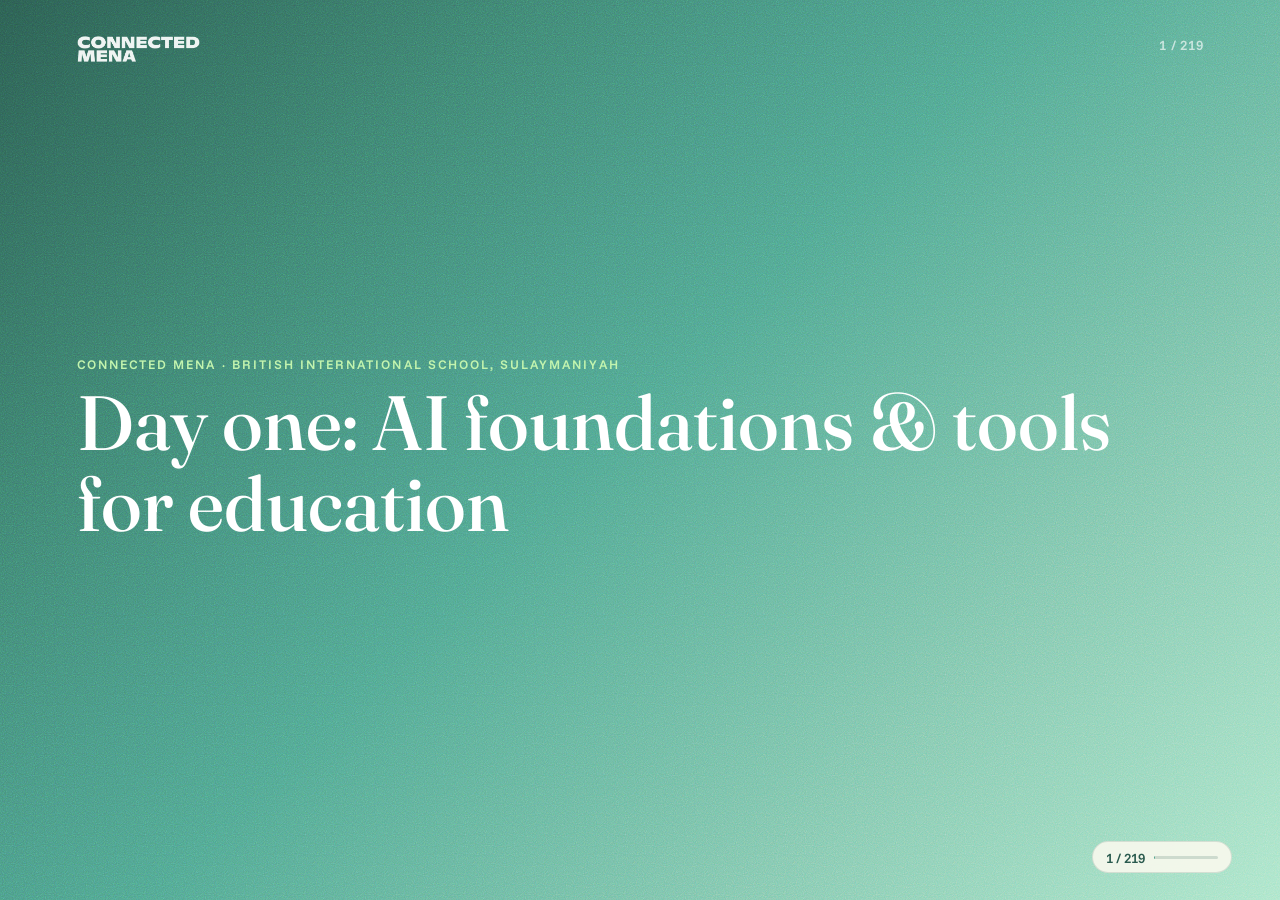
==== commit 4ee27f92: "Rebuild Day Two deck from V3 training outline Reworks all 71 Day Two slides to match the new run-of-" ====
--- a/index.html
+++ b/index.html
@@ -1308,31 +1308,27 @@
     </div>
   </section>
 
-  <!-- 60. COVER — day two title slide ......................................... -->
+  <!-- 1. COVER — day two title slide ........................................... -->
   <section id="slide-94" class="slide on-gradient">
     <img class="logo-mark" src="assets/logo/CONNECTED-MENA_Logo_RGB_White.png" alt="CONNECTED MENA" />
     <span class="slide-number"></span>
     <div class="slide-inner">
-      <p class="eyebrow on-dark">AI literacy training &middot; Cambridge International School Kurdistan</p>
-      <h1 class="headline-xl">Day two: project-based learning &amp; interactive classrooms for AI</h1>
-    </div>
-  </section>
-
-  <!-- 61. CONTENT — today's goals ............................................... -->
-  <section id="slide-95" class="slide on-sand">
+      <p class="eyebrow on-dark">CONNECTED MENA &middot; British International School, Sulaymaniyah</p>
+      <h1 class="headline-xl">Day two: interactive classrooms &amp; projects</h1>
+    </div>
+  </section>
+
+  <!-- 2. SUB-SECTION — your questions from yesterday .......................... -->
+  <section id="slide-95" class="slide on-tint">
+    <img class="logo-mark" src="assets/logo/CONNECTED-MENA_Logo_RGB_Black.png" alt="CONNECTED MENA" />
     <span class="slide-number"></span>
     <div class="slide-inner">
       <p class="eyebrow">Day two</p>
-      <h2 class="headline-lg">Today&rsquo;s goals</h2>
-      <ul class="bullets">
-        <li>Introduce two new ways to teach AI &amp; other subjects</li>
-        <li>Prepare an outline for a project to do with students</li>
-        <li>Reduce stress around teaching new material or answering hard questions</li>
-      </ul>
-    </div>
-  </section>
-
-  <!-- 62. STEPS — opener activity: the Equidistance Game ......................... -->
+      <h2 class="headline-lg">Your questions from yesterday</h2>
+    </div>
+  </section>
+
+  <!-- 3. STEPS — opener activity: the equidistance game ........................ -->
   <section id="slide-96" class="slide on-sand">
     <span class="slide-number"></span>
     <div class="slide-inner">
@@ -1341,14 +1337,28 @@
       <div class="steps">
         <div class="step"><span class="num">1</span><p>Secretly choose two people.</p></div>
         <div class="step"><span class="num">2</span><p>Do not tell them.</p></div>
-        <div class="step"><span class="num">3</span><p>Move so you are always the same distance from both.</p></div>
-        <div class="step"><span class="num">4</span><p>Keep moving until I say stop.</p></div>
-      </div>
-    </div>
-  </section>
-
-  <!-- 63. CONTENT — game debrief ................................................. -->
+        <div class="step"><span class="num">3</span><p>Move so that you are exactly the same distance from both of them.</p></div>
+        <div class="step"><span class="num">4</span><p>They are moving too. Keep adjusting.</p></div>
+      </div>
+    </div>
+  </section>
+
+  <!-- 4. STEPS — new rule ........................................................ -->
   <section id="slide-97" class="slide on-sand">
+    <span class="slide-number"></span>
+    <div class="slide-inner">
+      <p class="eyebrow">Opener activity</p>
+      <h2 class="headline-lg">New rule</h2>
+      <div class="steps">
+        <div class="step"><span class="num">1</span><p>Same setup.</p></div>
+        <div class="step"><span class="num">2</span><p>Choose two new people.</p></div>
+        <div class="step"><span class="num">3</span><p>Now keep one of them between you and the other.</p></div>
+      </div>
+    </div>
+  </section>
+
+  <!-- 5. CONTENT — game debrief .................................................. -->
+  <section id="slide-98" class="slide on-sand">
     <span class="slide-number"></span>
     <div class="slide-inner">
       <p class="eyebrow">Opener activity</p>
@@ -1356,168 +1366,150 @@
       <ul class="bullets">
         <li>Who was in charge?</li>
         <li>Did anyone plan that shape?</li>
-        <li>Could you have predicted it from your own rule?</li>
-      </ul>
-    </div>
-  </section>
-
-  <!-- 64. STATEMENT — what you just did was a lesson ............................. -->
-  <section id="slide-98" class="slide on-gradient">
-    <span class="slide-number"></span>
-    <div class="slide-inner">
-      <p class="eyebrow on-dark">Opener activity</p>
-      <p class="statement">Simple, fun interactions often explain concepts better than lectures &mdash; especially about complex systems like AI.</p>
-    </div>
-  </section>
-
-  <!-- 65. CONTENT — "What is AI?" ................................................. -->
+        <li>Could you have predicted the shape from your own rule?</li>
+      </ul>
+    </div>
+  </section>
+
+  <!-- 6. CONTENT — what just happened ............................................ -->
   <section id="slide-99" class="slide on-sand">
     <span class="slide-number"></span>
     <div class="slide-inner">
-      <p class="eyebrow">The three questions from yesterday</p>
-      <h2 class="headline-lg">&ldquo;What is AI?&rdquo;</h2>
-      <ul class="bullets">
-        <li><strong>To a young child:</strong> a computer that learns from examples instead of being given rules.</li>
-        <li><strong>To a middle student:</strong> we show it thousands of examples, it finds the patterns, then it guesses about things it has never seen.</li>
-        <li><strong>To an older student:</strong> a system that is trained with existing data to predict the next item in a sequence and create new media, which is why it can seem so convincing while still making mistakes.</li>
-      </ul>
-    </div>
-  </section>
-
-  <!-- 66. CONTENT — "What does GPT stand for?" .................................... -->
+      <p class="eyebrow">Opener activity</p>
+      <h2 class="headline-lg">What just happened</h2>
+      <ul class="bullets">
+        <li>Nobody was told where to stand</li>
+        <li>Nobody could see the whole pattern from inside it</li>
+        <li>The pattern came out of many small local decisions</li>
+      </ul>
+    </div>
+  </section>
+
+  <!-- 7. CARD GRID — that was a lesson ........................................... -->
   <section id="slide-100" class="slide on-sand">
     <span class="slide-number"></span>
     <div class="slide-inner">
-      <p class="eyebrow">The three questions from yesterday</p>
-      <h2 class="headline-lg">&ldquo;What does GPT stand for?&rdquo;</h2>
-      <ul class="bullets">
-        <li><strong>Generative:</strong> it makes new text.</li>
-        <li><strong>Pre-trained:</strong> it learned from an enormous amount of text before you ever opened it.</li>
-        <li><strong>Transformer:</strong> the name of the most important component. It breaks data into smaller chunks, turns those chunks into numbers, and then looks at all of them at the same time to find new patterns.</li>
-      </ul>
-    </div>
-  </section>
-
-  <!-- 67. CONTENT — "Is there a book about AI?" ................................... -->
+      <p class="eyebrow">Opener activity</p>
+      <h2 class="headline-lg">That was a lesson</h2>
+      <div class="card-grid">
+        <div class="card"><h3>No devices</h3></div>
+        <div class="card"><h3>No slides</h3></div>
+        <div class="card"><h3>Everyone participated</h3></div>
+        <div class="card"><h3>Ten minutes</h3></div>
+      </div>
+    </div>
+  </section>
+
+  <!-- 8. STEPS — the core lesson flow ............................................ -->
   <section id="slide-101" class="slide on-sand">
     <span class="slide-number"></span>
     <div class="slide-inner">
-      <p class="eyebrow">The three questions from yesterday</p>
-      <h2 class="headline-lg">&ldquo;Is there a book about AI?&rdquo;</h2>
-      <ul class="bullets">
-        <li>Every Grade 7&ndash;12 lesson comes with a Subject Background primer written for a teacher with no computing background</li>
-        <li>All lessons have Q&amp;A guides or Common Misconceptions sections</li>
-      </ul>
-    </div>
-  </section>
-
-  <!-- 68. STEPS — key strategy: park it and answer it ............................. -->
+      <p class="eyebrow">Opener activity</p>
+      <h2 class="headline-lg">The core lesson flow</h2>
+      <div class="steps">
+        <div class="step"><span class="num">1</span><p>Give students something to notice</p></div>
+        <div class="step"><span class="num">2</span><p>Name the idea plainly</p></div>
+        <div class="step"><span class="num">3</span><p>Do something with the idea</p></div>
+        <div class="step"><span class="num">4</span><p>Come back to the idea</p></div>
+      </div>
+    </div>
+  </section>
+
+  <!-- 9. CONTENT — activity: educational frameworks .............................. -->
   <section id="slide-102" class="slide on-sand">
     <span class="slide-number"></span>
     <div class="slide-inner">
-      <p class="eyebrow">The three questions from yesterday</p>
-      <h2 class="headline-lg">Key strategy: &ldquo;park it and answer it&rdquo;</h2>
-      <div class="steps">
-        <div class="step"><span class="num">1</span><p>&ldquo;That&rsquo;s a great question, let me answer it next lesson when it fits in naturally and everyone is listening.&rdquo; or &ldquo;Great question &mdash; I want to do some research first to make sure I can give you the best answer.&rdquo;</p></div>
-        <div class="step"><span class="num">2</span><p>Write it in the corner of the board.</p></div>
-        <div class="step"><span class="num">3</span><p>Answer it next lesson.</p></div>
-        <div class="step"><span class="num">4</span><p>Connect this process back to the curriculum. (G9)</p></div>
-      </div>
-    </div>
-  </section>
-
-  <!-- 69. SUB-SECTION — AI pedagogy ................................................ -->
-  <section id="slide-103" class="slide on-tint">
-    <img class="logo-mark" src="assets/logo/CONNECTED-MENA_Logo_RGB_Black.png" alt="CONNECTED MENA" />
-    <span class="slide-number"></span>
-    <div class="slide-inner">
       <p class="eyebrow">AI pedagogy</p>
-      <h2 class="headline-lg">Why AI needs to be taught differently</h2>
-    </div>
-  </section>
-
-  <!-- 70. CONTENT — AI4K12 five big ideas .......................................... -->
+      <h2 class="headline-lg">Educational frameworks</h2>
+      <ul class="bullets">
+        <li>If you were designing a school&rsquo;s AI literacy curriculum from nothing &mdash;</li>
+        <li>What are 2&ndash;3 main things every student must understand by the time they leave?</li>
+        <li>Write them down. Be specific.</li>
+      </ul>
+    </div>
+  </section>
+
+  <!-- 10. CONTENT — AI4K12 · Five Big Ideas ....................................... -->
+  <section id="slide-103" class="slide on-sand">
+    <span class="slide-number"></span>
+    <div class="slide-inner">
+      <p class="eyebrow">AI pedagogy</p>
+      <h2 class="headline-lg">AI4K12 &middot; Five Big Ideas</h2>
+      <ul class="bullets">
+        <li><strong>Perception</strong> &mdash; machines sense the world</li>
+        <li><strong>Representation and reasoning</strong> &mdash; machines build models to think with</li>
+        <li><strong>Learning</strong> &mdash; machines learn from data</li>
+        <li><strong>Natural interaction</strong> &mdash; machines and humans interact</li>
+        <li><strong>Societal impact</strong> &mdash; AI changes society, for better and worse</li>
+      </ul>
+    </div>
+  </section>
+
+  <!-- 11. CONTENT — Brookings · three roles of teachers ........................... -->
   <section id="slide-104" class="slide on-sand">
     <span class="slide-number"></span>
     <div class="slide-inner">
       <p class="eyebrow">AI pedagogy</p>
-      <h2 class="headline-lg">AI4K12 five big ideas</h2>
-      <ul class="bullets">
-        <li><strong>Perception:</strong> computers perceive the world using sensors.</li>
-        <li><strong>Representation &amp; Reasoning:</strong> agents maintain representations of the world and use them for reasoning.</li>
-        <li><strong>Learning:</strong> computers can learn from data.</li>
-        <li><strong>Natural Interaction:</strong> intelligent agents need many kinds of knowledge to interact naturally with humans.</li>
-        <li><strong>Societal Impact:</strong> AI can impact society in both positive and negative ways.</li>
-        <li>Every lesson in this curriculum cites one of these</li>
-      </ul>
-    </div>
-  </section>
-
-  <!-- 71. CONTENT — Brookings Institution framework ................................ -->
+      <h2 class="headline-lg">Brookings &middot; three roles of teachers</h2>
+      <ul class="bullets">
+        <li><strong>Prosper</strong> &mdash; students can use these tools well</li>
+        <li><strong>Prepare</strong> &mdash; students are ready for work that does not exist yet</li>
+        <li><strong>Protect</strong> &mdash; students are safe from what these tools do badly</li>
+      </ul>
+    </div>
+  </section>
+
+  <!-- 12. STEPS — UNESCO · three levels of confidence .............................. -->
   <section id="slide-105" class="slide on-sand">
     <span class="slide-number"></span>
     <div class="slide-inner">
       <p class="eyebrow">AI pedagogy</p>
-      <h2 class="headline-lg">Brookings Institution framework, 2026</h2>
-      <ul class="bullets">
-        <li><strong>Prosper:</strong> use well-designed AI tools to genuinely improve teaching and learning.</li>
-        <li><strong>Prepare:</strong> build the AI literacy educators, students, and families need to engage responsibly.</li>
-        <li><strong>Protect:</strong> safeguard children&rsquo;s development, wellbeing, and data from AI&rsquo;s risks.</li>
-      </ul>
-    </div>
-  </section>
-
-  <!-- 72. STEPS — UNESCO progression ............................................... -->
+      <h2 class="headline-lg">UNESCO &middot; three levels of confidence</h2>
+      <div class="steps">
+        <div class="step"><span class="num">1</span><p><strong>Acquire</strong> &mdash; you can use the tools</p></div>
+        <div class="step"><span class="num">2</span><p><strong>Deepen</strong> &mdash; you can judge the tools&rsquo; output critically</p></div>
+        <div class="step"><span class="num">3</span><p><strong>Create</strong> &mdash; you can teach or make something new with the tools</p></div>
+      </div>
+    </div>
+  </section>
+
+  <!-- 13. ACTIVITY — stand where you are (UNESCO grid) ............................. -->
   <section id="slide-106" class="slide on-sand">
     <span class="slide-number"></span>
     <div class="slide-inner">
       <p class="eyebrow">AI pedagogy</p>
-      <h2 class="headline-lg">UNESCO progression</h2>
-      <div class="steps">
-        <div class="step"><span class="num">1</span><p><strong>Acquire:</strong> build basic understanding and technical familiarity with AI tools and concepts.</p></div>
-        <div class="step"><span class="num">2</span><p><strong>Deepen:</strong> apply that knowledge to real subject content and real-world problems.</p></div>
-        <div class="step"><span class="num">3</span><p><strong>Create:</strong> design new work and knowledge, transforming how you teach and learn.</p></div>
-      </div>
-    </div>
-  </section>
-
-  <!-- 73. CONTENT — activity: where do you fall on the UNESCO progression? .......... -->
-  <section id="slide-107" class="slide on-sand">
-    <span class="slide-number"></span>
-    <div class="slide-inner">
-      <p class="eyebrow">AI pedagogy</p>
-      <h2 class="headline-lg">Activity: Where do you fall on the UNESCO progression?</h2>
+      <h2 class="headline-lg">Stand where you are</h2>
       <div class="zone-card">
         <div class="zone-diagram">
           <div class="zone-band"><span class="zone-name">Acquire</span></div>
           <svg class="zone-arrow-svg" viewBox="0 0 24 20" aria-hidden="true">
             <defs>
-              <marker id="zoneArrowHead" viewBox="0 0 10 10" refX="5" refY="5" markerWidth="5" markerHeight="5" orient="auto">
+              <marker id="zoneArrowHead2" viewBox="0 0 10 10" refX="5" refY="5" markerWidth="5" markerHeight="5" orient="auto">
                 <path d="M0,0 L10,5 L0,10 Z" style="fill:var(--forest);" />
               </marker>
             </defs>
-            <line x1="12" y1="1" x2="12" y2="15" style="stroke:var(--forest); stroke-width:2;" marker-end="url(#zoneArrowHead)" />
+            <line x1="12" y1="1" x2="12" y2="15" style="stroke:var(--forest); stroke-width:2;" marker-end="url(#zoneArrowHead2)" />
           </svg>
           <div class="zone-band"><span class="zone-name">Deepen</span></div>
           <svg class="zone-arrow-svg" viewBox="0 0 24 20" aria-hidden="true">
-            <line x1="12" y1="1" x2="12" y2="15" style="stroke:var(--forest); stroke-width:2;" marker-end="url(#zoneArrowHead)" />
+            <line x1="12" y1="1" x2="12" y2="15" style="stroke:var(--forest); stroke-width:2;" marker-end="url(#zoneArrowHead2)" />
           </svg>
           <div class="zone-band"><span class="zone-name">Create</span></div>
         </div>
       </div>
       <ul class="bullets">
-        <li><strong>Acquire:</strong> I am still learning what AI systems are.</li>
-        <li><strong>Deepen:</strong> I can use AI systems and explain them.</li>
-        <li><strong>Create:</strong> I can design with AI systems and teach others.</li>
-      </ul>
-    </div>
-  </section>
-
-  <!-- 74. CARD GRID — two ways to teach this curriculum ............................ -->
-  <section id="slide-108" class="slide on-sand">
-    <span class="slide-number"></span>
-    <div class="slide-inner">
-      <p class="eyebrow">AI pedagogy</p>
+        <li>Three zones: Acquire &middot; Deepen &middot; Create</li>
+        <li>Stand in the one that describes you</li>
+        <li>Now point at where your students are</li>
+      </ul>
+    </div>
+  </section>
+
+  <!-- 14. CARD GRID — two ways to teach this curriculum ............................ -->
+  <section id="slide-107" class="slide on-sand">
+    <span class="slide-number"></span>
+    <div class="slide-inner">
+      <p class="eyebrow">The formats</p>
       <h2 class="headline-lg">Two ways to teach this curriculum</h2>
       <div class="card-grid">
         <div class="card">
@@ -1534,254 +1526,74 @@
     </div>
   </section>
 
-  <!-- 75. TITLE ONLY — answering hard questions ..................................... -->
+  <!-- 15. CARD GRID — five ways to run an interactive lesson ....................... -->
+  <section id="slide-108" class="slide on-sand">
+    <span class="slide-number"></span>
+    <div class="slide-inner">
+      <p class="eyebrow">The formats</p>
+      <h2 class="headline-lg">Five ways to run an interactive lesson</h2>
+      <div class="card-grid">
+        <div class="card">
+          <img class="card-icon" src="assets/icons/black/CONNECTED-MENA_Icons_RGB_Star_Black.png" alt="" />
+          <h3>Games</h3>
+        </div>
+        <div class="card">
+          <img class="card-icon" src="assets/icons/black/CONNECTED-MENA_Icons_RGB_Person_Black.png" alt="" />
+          <h3>Simulation and role-play</h3>
+        </div>
+        <div class="card">
+          <img class="card-icon" src="assets/icons/black/CONNECTED-MENA_Icons_RGB_Screen_Black.png" alt="" />
+          <h3>Flipped classroom</h3>
+          <p>Content at home, practice in class</p>
+        </div>
+        <div class="card">
+          <img class="card-icon" src="assets/icons/black/CONNECTED-MENA_Icons_RGB_Speech_Black.png" alt="" />
+          <h3>Socratic seminar &amp; Harkness table</h3>
+          <p>Discussion &amp; questions only</p>
+        </div>
+        <div class="card">
+          <img class="card-icon" src="assets/icons/black/CONNECTED-MENA_Icons_RGB_Policy_Black.png" alt="" />
+          <h3>Debate</h3>
+          <p>Assigned sides, structured, timed</p>
+        </div>
+      </div>
+    </div>
+  </section>
+
+  <!-- 16. CONTENT — getting everyone to speak ....................................... -->
   <section id="slide-109" class="slide on-sand">
     <span class="slide-number"></span>
     <div class="slide-inner">
-      <p class="eyebrow">Closer activity</p>
-      <h2 class="headline-lg">Answering hard questions</h2>
-    </div>
-  </section>
-
-  <!-- 76. CONTENT — round 1: what would you say? .................................... -->
+      <p class="eyebrow">The formats</p>
+      <h2 class="headline-lg">Getting everyone to speak</h2>
+      <ul class="bullets">
+        <li>Think, pair, share</li>
+        <li>One line per table, not one volunteer per room</li>
+        <li>Talk tokens &mdash; three each, spend them</li>
+        <li>Thirty seconds of silence before anyone answers</li>
+        <li>Several short rounds, not one long discussion</li>
+      </ul>
+    </div>
+  </section>
+
+  <!-- 17. PROBLEM — one trap to avoid ................................................ -->
   <section id="slide-110" class="slide on-sand">
-    <span class="slide-number"></span>
-    <div class="slide-inner">
-      <p class="eyebrow">Answering hard questions</p>
-      <h2 class="headline-lg">Round 1 &mdash; what would you say?</h2>
-      <ul class="bullets">
-        <li>&ldquo;The tomato could go in either category, so how do we know which one is right?&rdquo; (Grade 3)</li>
-        <li>&ldquo;If something is true for most people in a group, isn&rsquo;t it fair to say it?&rdquo; (Grade 6)</li>
-      </ul>
-    </div>
-  </section>
-
-  <!-- 77. CONTENT — round 1: what the guide says ..................................... -->
-  <section id="slide-111" class="slide on-sand">
-    <span class="slide-number"></span>
-    <div class="slide-inner">
-      <p class="eyebrow">Answering hard questions</p>
-      <h2 class="headline-lg">Round 1 &mdash; what the guide says</h2>
-      <ul class="bullets">
-        <li><strong>Tomato:</strong> for some cards there is no perfect answer. What matters is having a real reason &mdash; a tomato is a fruit because of how it grows, even though we cook it like a vegetable. Both facts are true, the rule just has to say which one counts. (G3-05)</li>
-        <li><strong>True for most:</strong> it depends how you say it. &ldquo;Many people who like X also like Y&rdquo; is an honest pattern. &ldquo;Everyone who likes X is Y&rdquo; claims something about every single person, and that is usually not true. Name the real pattern with &ldquo;some&rdquo; or &ldquo;many.&rdquo; (G6-08)</li>
-      </ul>
-    </div>
-  </section>
-
-  <!-- 78. CONTENT — round 2: what would you say? ..................................... -->
-  <section id="slide-112" class="slide on-sand">
-    <span class="slide-number"></span>
-    <div class="slide-inner">
-      <p class="eyebrow">Answering hard questions</p>
-      <h2 class="headline-lg">Round 2 &mdash; what would you say?</h2>
-      <ul class="bullets">
-        <li>&ldquo;It gave a source, so it is checked.&rdquo; (Grade 9)</li>
-        <li>&ldquo;The AI is my source.&rdquo; (Grade 9)</li>
-        <li>&ldquo;Finding the AI wrong means I failed.&rdquo; (Grade 9)</li>
-        <li>&ldquo;AI can do it, so we should.&rdquo; (Grade 10)</li>
-        <li>&ldquo;One side of the debate is obviously right.&rdquo; (Grade 10)</li>
-      </ul>
-    </div>
-  </section>
-
-  <!-- 79. CONTENT — round 2: what the guide says ..................................... -->
-  <section id="slide-113" class="slide on-sand">
-    <span class="slide-number"></span>
-    <div class="slide-inner">
-      <p class="eyebrow">Answering hard questions</p>
-      <h2 class="headline-lg">Round 2 &mdash; what the guide says</h2>
-      <ul class="bullets">
-        <li>A named source is not a read one &mdash; open it. The AI can misattribute a real source or invent one entirely. (G9-10)</li>
-        <li>The AI is never the citation. You cite the reliable source you opened and verified. (G9-10)</li>
-        <li>Catching the AI being wrong is the skill, not a failure. A found error is a success. (G9-10)</li>
-        <li>Can is not should. Capability is not a reason. (G10-18)</li>
-        <li>If one side is obviously right, it is not a real tradeoff &mdash; both sides have to be genuine goods. (G10-22)</li>
-      </ul>
-    </div>
-  </section>
-
-  <!-- 80. CARD GRID — opener activity: you are Grade 3 now ........................... -->
-  <section id="slide-114" class="slide on-sand">
-    <span class="slide-number"></span>
-    <div class="slide-inner">
-      <p class="eyebrow">Interactive classrooms</p>
-      <div class="card-grid">
-        <div class="card"><h3>Animals</h3></div>
-        <div class="card"><h3>Fruit</h3></div>
-        <div class="card"><h3>Vehicles</h3></div>
-      </div>
-    </div>
-  </section>
-
-  <!-- 81. STATEMENT — sentence frame: "I put ___ in ___ because ___" ................. -->
-  <section id="slide-115" class="slide on-gradient">
-    <span class="slide-number"></span>
-    <div class="slide-inner">
-      <p class="eyebrow on-dark">Interactive classrooms</p>
-      <p class="statement">&ldquo;I put ___ in ___ because ___&rdquo;</p>
-    </div>
-  </section>
-
-  <!-- 82. WORD PROMPT — Is soup a drink? .............................................. -->
-  <section id="slide-116" class="slide on-gradient center-word">
-    <span class="slide-number"></span>
-    <div class="slide-inner">
-      <h1 class="headline-xl">Is soup a drink?</h1>
-    </div>
-  </section>
-
-  <!-- 83. WORD PROMPT — Is a shawarma a sandwich? ..................................... -->
-  <section id="slide-117" class="slide on-gradient center-word">
-    <span class="slide-number"></span>
-    <div class="slide-inner">
-      <h1 class="headline-xl">Is a shawarma a sandwich?</h1>
-    </div>
-  </section>
-
-  <!-- 84. WORD PROMPT — Is an elevator a vehicle? ..................................... -->
-  <section id="slide-118" class="slide on-gradient center-word">
-    <span class="slide-number"></span>
-    <div class="slide-inner">
-      <h1 class="headline-xl">Is an elevator a vehicle?</h1>
-    </div>
-  </section>
-
-  <!-- 85. WORD PROMPT — Is a calculator AI? ............................................ -->
-  <section id="slide-119" class="slide on-gradient center-word">
-    <span class="slide-number"></span>
-    <div class="slide-inner">
-      <h1 class="headline-xl">Is a calculator AI?</h1>
-    </div>
-  </section>
-
-  <!-- 86. WORD PROMPT — Is autocorrect AI? ............................................. -->
-  <section id="slide-120" class="slide on-gradient center-word">
-    <span class="slide-number"></span>
-    <div class="slide-inner">
-      <h1 class="headline-xl">Is autocorrect AI?</h1>
-    </div>
-  </section>
-
-  <!-- 87. STEPS — the core lesson flow ................................................. -->
-  <section id="slide-121" class="slide on-sand">
-    <span class="slide-number"></span>
-    <div class="slide-inner">
-      <p class="eyebrow">Interactive classrooms</p>
-      <h2 class="headline-lg">The core lesson flow</h2>
-      <div class="steps">
-        <div class="step"><span class="num">1</span><p>Give students something to notice</p></div>
-        <div class="step"><span class="num">2</span><p>Name the idea plainly</p></div>
-        <div class="step"><span class="num">3</span><p>Do something with the idea</p></div>
-        <div class="step"><span class="num">4</span><p>Come back to the idea</p></div>
-      </div>
-    </div>
-  </section>
-
-  <!-- 88. CONTENT — three strategies .................................................... -->
-  <section id="slide-122" class="slide on-sand">
-    <span class="slide-number"></span>
-    <div class="slide-inner">
-      <p class="eyebrow">Interactive classrooms</p>
-      <h2 class="headline-lg">Three strategies</h2>
-      <ul class="bullets">
-        <li>Easy examples first, get harder with time</li>
-        <li>Wonder aloud instead of answering questions</li>
-        <li>The reason matters more than the right answer</li>
-      </ul>
-    </div>
-  </section>
-
-  <!-- 89. TITLE ONLY — using tool demos to back up ideas .............................. -->
-  <section id="slide-123" class="slide on-sand">
-    <span class="slide-number"></span>
-    <div class="slide-inner">
-      <p class="eyebrow">Interactive classrooms</p>
-      <h2 class="headline-lg">Using tool demos to back up ideas from interactive activities</h2>
-    </div>
-  </section>
-
-  <!-- 90. STATEMENT — it only knows what you showed it (G6-08) ........................ -->
-  <section id="slide-124" class="slide on-gradient">
-    <span class="slide-number"></span>
-    <div class="slide-inner">
-      <p class="eyebrow on-dark">Interactive classrooms</p>
-      <p class="statement">It only knows what you showed it &mdash; bad examples in, unfair answers out.<span class="attribution">G6-08</span></p>
-    </div>
-  </section>
-
-  <!-- 91. SPLIT — how to adjust for age bands .......................................... -->
-  <section id="slide-125" class="slide on-sand">
-    <span class="slide-number"></span>
-    <div class="slide-inner">
-      <p class="eyebrow">Interactive classrooms</p>
-      <h2 class="headline-lg">How to adjust for age bands</h2>
-      <div class="split">
-        <div class="split-col">
-          <p class="split-label">Grades 4 &amp; 5</p>
-          <ul>
-            <li>You demonstrate, students watch</li>
-          </ul>
-        </div>
-        <div class="split-col">
-          <p class="split-label">Grade 7+</p>
-          <ul>
-            <li>Students use it themselves &mdash; without webcams (use existing photos from the web, etc.)</li>
-          </ul>
-        </div>
-      </div>
-    </div>
-  </section>
-
-  <!-- 92. CONTENT — five ways to run an interactive classroom ......................... -->
-  <section id="slide-126" class="slide on-sand">
-    <span class="slide-number"></span>
-    <div class="slide-inner">
-      <p class="eyebrow">Interactive classrooms</p>
-      <h2 class="headline-lg">Five ways to run an interactive classroom</h2>
-      <ul class="bullets">
-        <li>Games</li>
-        <li>Simulations / role-play</li>
-        <li>Flipped classroom</li>
-        <li>Harkness table or Socratic seminar</li>
-        <li>Debate</li>
-      </ul>
-    </div>
-  </section>
-
-  <!-- 93. PROBLEM — one trap to avoid .................................................. -->
-  <section id="slide-127" class="slide on-sand">
     <span class="slide-number"></span>
     <div class="slide-inner">
       <span class="tag-pill problem"><img src="assets/icons/black/CONNECTED-MENA_Icons_RGB_Stethoscope_Black.png" alt="" />Problem</span>
       <h2 class="headline-lg">One trap to avoid</h2>
       <ul class="bullets">
-        <li>Constant ping-pong questioning</li>
-        <li>Only confident students answer, and the rest get quieter over time</li>
-      </ul>
-    </div>
-  </section>
-
-  <!-- 94. SOLUTION (paired with 93) .................................................... -->
-  <section id="slide-128" class="slide on-oasis">
-    <span class="slide-number"></span>
-    <div class="slide-inner">
-      <span class="tag-pill solution"><img src="assets/icons/black/CONNECTED-MENA_Icons_RGB_Light-Bulb_Black.png" alt="" />Solution</span>
-      <h2 class="headline-lg">Structures that spread participation more evenly</h2>
-      <ul class="bullets">
-        <li>Think first, then pair, then share</li>
-        <li>Every table must report one line</li>
-        <li>Talk tokens</li>
-        <li>Tell them the question, then give thirty seconds before anyone speaks</li>
-      </ul>
-    </div>
-  </section>
-
-  <!-- 95. STEPS — discussion in groups ................................................. -->
-  <section id="slide-129" class="slide on-sand">
-    <span class="slide-number"></span>
-    <div class="slide-inner">
-      <p class="eyebrow">Interactive classrooms</p>
+        <li>Constant ping-pong questioning.</li>
+        <li>Only confident students answer, and the rest get quieter over time.</li>
+      </ul>
+    </div>
+  </section>
+
+  <!-- 18. STEPS — discussion in groups ............................................... -->
+  <section id="slide-111" class="slide on-sand">
+    <span class="slide-number"></span>
+    <div class="slide-inner">
+      <p class="eyebrow">The formats</p>
       <h2 class="headline-lg">Discussion in groups</h2>
       <div class="steps">
         <div class="step"><span class="num">1</span><p>How is this different from how we teach now?</p></div>
@@ -1792,25 +1604,370 @@
     </div>
   </section>
 
-  <!-- 96. STEPS — before you leave for lunch ........................................... -->
+  <!-- 19. STEPS — activity: how would your best student get around learning? ........ -->
+  <section id="slide-112" class="slide on-sand">
+    <span class="slide-number"></span>
+    <div class="slide-inner">
+      <p class="eyebrow">Break your own lesson</p>
+      <h2 class="headline-lg">How would your best student get around learning?</h2>
+      <div class="steps">
+        <div class="step"><span class="num">1</span><p>Think of a task you will actually give your students this term.</p></div>
+        <div class="step"><span class="num">2</span><p>In pairs: how would your best student use AI to avoid doing the thinking?</p></div>
+        <div class="step"><span class="num">3</span><p>Be specific. Not &ldquo;they would cheat.&rdquo; How, exactly.</p></div>
+      </div>
+    </div>
+  </section>
+
+  <!-- 20. CONTENT — using interactive strategies to promote learning ................. -->
+  <section id="slide-113" class="slide on-sand">
+    <span class="slide-number"></span>
+    <div class="slide-inner">
+      <p class="eyebrow">Break your own lesson</p>
+      <h2 class="headline-lg">Using interactive strategies to promote learning</h2>
+      <ul class="bullets">
+        <li>How would you redesign your lesson to make it more interactive and make cheating unnecessary?</li>
+      </ul>
+    </div>
+  </section>
+
+  <!-- 21. CONTENT — classroom management .............................................. -->
+  <section id="slide-114" class="slide on-sand">
+    <span class="slide-number"></span>
+    <div class="slide-inner">
+      <p class="eyebrow">Interactive classrooms</p>
+      <h2 class="headline-lg">Classroom management</h2>
+      <ul class="bullets">
+        <li>Structure!</li>
+        <li>Assign roles before you start, never during</li>
+        <li>Make groups &amp; move desks</li>
+        <li>Set a visible timer</li>
+        <li>Several short rounds beat one long one</li>
+        <li>Keep it short &mdash; never let the whole lesson become one big activity</li>
+      </ul>
+    </div>
+  </section>
+
+  <!-- 22. SUB-SECTION — how themes grow across grades ................................. -->
+  <section id="slide-115" class="slide on-tint">
+    <img class="logo-mark" src="assets/logo/CONNECTED-MENA_Logo_RGB_Black.png" alt="CONNECTED MENA" />
+    <span class="slide-number"></span>
+    <div class="slide-inner">
+      <p class="eyebrow">Block 2</p>
+      <h2 class="headline-lg">How themes grow across grades</h2>
+    </div>
+  </section>
+
+  <!-- 23. TITLE ONLY — themes & interactive techniques across grade levels ............ -->
+  <section id="slide-116" class="slide on-sand">
+    <span class="slide-number"></span>
+    <div class="slide-inner">
+      <p class="eyebrow">Block 2</p>
+      <h2 class="headline-lg">Themes &amp; interactive techniques across grade levels</h2>
+    </div>
+  </section>
+
+  <!-- 24. CONTENT — G3-05 · Categorising data .......................................... -->
+  <section id="slide-117" class="slide on-sand">
+    <span class="slide-number"></span>
+    <div class="slide-inner">
+      <p class="eyebrow">How themes grow across grades</p>
+      <h2 class="headline-lg">G3-05 &middot; Categorising data</h2>
+      <ul class="bullets">
+        <li>Grade 3 &middot; Unplugged. No devices, no tool.</li>
+        <li>One idea: a category only works when you can say its rule</li>
+      </ul>
+    </div>
+  </section>
+
+  <!-- 25. CARD GRID — sort these ........................................................ -->
+  <section id="slide-118" class="slide on-sand">
+    <span class="slide-number"></span>
+    <div class="slide-inner">
+      <p class="eyebrow">G3-05 &middot; Categorising data</p>
+      <h2 class="headline-lg">Sort these</h2>
+      <div class="card-grid">
+        <div class="card"><h3>&#x1F427; Penguin</h3></div>
+        <div class="card"><h3>&#x1F345; Tomato</h3></div>
+        <div class="card"><h3>&#x1F6F4; Scooter</h3></div>
+        <div class="card"><h3>&#x1FAD6; Kettle</h3></div>
+        <div class="card"><h3>&#x1F987; Bat</h3></div>
+      </div>
+      <ul class="bullets">
+        <li>At your table: sort them into categories and say the rule for each</li>
+        <li>You choose the categories</li>
+      </ul>
+    </div>
+  </section>
+
+  <!-- 26. CONTENT — a good category has a rule ......................................... -->
+  <section id="slide-119" class="slide on-sand">
+    <span class="slide-number"></span>
+    <div class="slide-inner">
+      <p class="eyebrow">G3-05 &middot; Categorising data</p>
+      <h2 class="headline-lg">A good category has a rule</h2>
+      <ul class="bullets">
+        <li><strong>Weak:</strong> &ldquo;things that are similar&rdquo;</li>
+        <li><strong>Strong:</strong> &ldquo;things that travel on land with fewer than four wheels&rdquo;</li>
+        <li>If you cannot say the rule, you do not have a category yet</li>
+      </ul>
+    </div>
+  </section>
+
+  <!-- 27. TITLE ONLY — develop a coherent rule for the following classifications ....... -->
+  <section id="slide-120" class="slide on-sand">
+    <span class="slide-number"></span>
+    <div class="slide-inner">
+      <p class="eyebrow">G3-05 &middot; Categorising data</p>
+      <h2 class="headline-lg">Develop a coherent rule for the following classifications</h2>
+    </div>
+  </section>
+
+  <!-- 28. WORD PROMPT — Is soup a drink? ................................................ -->
+  <section id="slide-121" class="slide on-gradient center-word">
+    <span class="slide-number"></span>
+    <div class="slide-inner">
+      <h1 class="headline-xl">Is soup a drink?</h1>
+    </div>
+  </section>
+
+  <!-- 29. WORD PROMPT — Is shawarma a sandwich? ......................................... -->
+  <section id="slide-122" class="slide on-gradient center-word">
+    <span class="slide-number"></span>
+    <div class="slide-inner">
+      <h1 class="headline-xl">Is shawarma a sandwich?</h1>
+    </div>
+  </section>
+
+  <!-- 30. WORD PROMPT — Is an elevator a vehicle? ....................................... -->
+  <section id="slide-123" class="slide on-gradient center-word">
+    <span class="slide-number"></span>
+    <div class="slide-inner">
+      <h1 class="headline-xl">Is an elevator a vehicle?</h1>
+    </div>
+  </section>
+
+  <!-- 31. WORD PROMPT — Is a calculator AI? ............................................. -->
+  <section id="slide-124" class="slide on-gradient center-word">
+    <span class="slide-number"></span>
+    <div class="slide-inner">
+      <h1 class="headline-xl">Is a calculator AI?</h1>
+    </div>
+  </section>
+
+  <!-- 32. WORD PROMPT — Is autocorrect AI? .............................................. -->
+  <section id="slide-125" class="slide on-gradient center-word">
+    <span class="slide-number"></span>
+    <div class="slide-inner">
+      <h1 class="headline-xl">Is autocorrect AI?</h1>
+    </div>
+  </section>
+
+  <!-- 33. CONTENT — key lesson idea ..................................................... -->
+  <section id="slide-126" class="slide on-sand">
+    <span class="slide-number"></span>
+    <div class="slide-inner">
+      <p class="eyebrow">G3-05 &middot; Categorising data</p>
+      <h2 class="headline-lg">Key lesson idea</h2>
+      <ul class="bullets">
+        <li>Categories only function when there are clear rules</li>
+        <li>Strong reasoning matters more than the category itself</li>
+      </ul>
+    </div>
+  </section>
+
+  <!-- 34. STEPS — how G3-05 fits the lesson flow ........................................ -->
+  <section id="slide-127" class="slide on-sand">
+    <span class="slide-number"></span>
+    <div class="slide-inner">
+      <p class="eyebrow">G3-05 &middot; Categorising data</p>
+      <h2 class="headline-lg">How G3-05 fits the lesson flow</h2>
+      <div class="steps">
+        <div class="step"><span class="num">1</span><p>Notice something</p></div>
+        <div class="step"><span class="num">2</span><p>Name the idea plainly</p></div>
+        <div class="step"><span class="num">3</span><p>Do something with it</p></div>
+        <div class="step"><span class="num">4</span><p>Return to the idea</p></div>
+      </div>
+    </div>
+  </section>
+
+  <!-- 35. CONTENT — Grade 4 · Angle and Viewpoint ....................................... -->
+  <section id="slide-128" class="slide on-sand">
+    <span class="slide-number"></span>
+    <div class="slide-inner">
+      <p class="eyebrow">How themes grow across grades</p>
+      <h2 class="headline-lg">Grade 4 &middot; Angle and Viewpoint</h2>
+      <p class="subhead">Unit 2: How AI Recognises the World &middot; lesson 6 of 20</p>
+      <ul class="bullets">
+        <li>Unplugged. No devices, no tool.</li>
+        <li>&ldquo;Can the same thing look different from another angle?&rdquo;</li>
+      </ul>
+    </div>
+  </section>
+
+  <!-- 36. SPLIT — same cup, new angle ................................................... -->
+  <section id="slide-129" class="slide on-sand">
+    <span class="slide-number"></span>
+    <div class="slide-inner">
+      <p class="eyebrow">G4-06 &middot; Angle and Viewpoint</p>
+      <h2 class="headline-lg">Open with something visual</h2>
+      <div class="diagram-placeholder">
+        <p>Details of a cup disappearing in profile</p>
+      </div>
+    </div>
+  </section>
+
+  <!-- 37. STEPS — activity: now you ..................................................... -->
   <section id="slide-130" class="slide on-sand">
     <span class="slide-number"></span>
     <div class="slide-inner">
-      <p class="eyebrow">Interactive classrooms</p>
-      <h2 class="headline-lg">Before you leave for lunch &mdash; fill in your sheet</h2>
-      <div class="steps">
-        <div class="step"><span class="num">1</span><p>What worries you about running an interactive classroom?</p></div>
-        <div class="step"><span class="num">2</span><p>Which format will you try first?</p></div>
-        <div class="step"><span class="num">3</span><p>Any word, term or idea you want me to explain tomorrow.</p></div>
-      </div>
-    </div>
-  </section>
-
-  <!-- 97. CONTENT — why debate ......................................................... -->
+      <p class="eyebrow">G4-06 &middot; Angle and Viewpoint</p>
+      <h2 class="headline-lg">Now you</h2>
+      <div class="steps">
+        <div class="step"><span class="num">1</span><p>Pick one object on your table.</p></div>
+        <div class="step"><span class="num">2</span><p>Hold it at its most unrecognisable angle.</p></div>
+        <div class="step"><span class="num">3</span><p>Your partner names the exact feature the angle hides &mdash; the handle, the spout, the wheels.</p></div>
+        <div class="step"><span class="num">4</span><p>&ldquo;The ___ view is hard because it hides ___.&rdquo;</p></div>
+      </div>
+    </div>
+  </section>
+
+  <!-- 38. CONTENT — why this is the AI lesson ........................................... -->
   <section id="slide-131" class="slide on-sand">
     <span class="slide-number"></span>
     <div class="slide-inner">
-      <p class="eyebrow">From debate to projects</p>
+      <p class="eyebrow">G4-06 &middot; Angle and Viewpoint</p>
+      <h2 class="headline-lg">Why this is the AI lesson</h2>
+      <ul class="bullets">
+        <li>A recognition system only knows the views it was shown</li>
+        <li>Models view the world differently than humans do</li>
+        <li>Builds critical thinking about model accuracy and bias</li>
+      </ul>
+    </div>
+  </section>
+
+  <!-- 39. CONTENT — what the student makes .............................................. -->
+  <section id="slide-132" class="slide on-sand">
+    <span class="slide-number"></span>
+    <div class="slide-inner">
+      <p class="eyebrow">G4-06 &middot; Angle and Viewpoint</p>
+      <h2 class="headline-lg">What the student makes</h2>
+      <ul class="bullets">
+        <li>A Viewpoint sketch: one object, drawn from two angles</li>
+        <li>Mark which view is easy and which is hard</li>
+        <li>Name the feature the hard angle hides</li>
+      </ul>
+    </div>
+  </section>
+
+  <!-- 40. CONTENT — and how it is assessed .............................................. -->
+  <section id="slide-133" class="slide on-sand">
+    <span class="slide-number"></span>
+    <div class="slide-inner">
+      <p class="eyebrow">G4-06 &middot; Angle and Viewpoint</p>
+      <h2 class="headline-lg">And how it is assessed</h2>
+      <ul class="bullets">
+        <li>One record per class, not per student</li>
+        <li>Most / Some / Few against three look-fors: shows two viewpoints &middot; says how the views differ &middot; names the hard angle and the feature it hides</li>
+      </ul>
+    </div>
+  </section>
+
+  <!-- 41. CONTENT — Grade 7 · Build a Simple Classifier ................................. -->
+  <section id="slide-134" class="slide on-sand">
+    <span class="slide-number"></span>
+    <div class="slide-inner">
+      <p class="eyebrow">How themes grow across grades</p>
+      <h2 class="headline-lg">Grade 7 &middot; Build a Simple Classifier</h2>
+      <p class="subhead">Unit 3, lesson 11 of 28</p>
+      <ul class="bullets">
+        <li>Teachable Machine. Non-generative. First hands-on tool in the whole curriculum.</li>
+        <li>&ldquo;Can you teach a machine to tell things apart?&rdquo;</li>
+      </ul>
+    </div>
+  </section>
+
+  <!-- 42. STEPS — train it .............................................................. -->
+  <section id="slide-135" class="slide on-sand">
+    <span class="slide-number"></span>
+    <div class="slide-inner">
+      <p class="eyebrow">G7-11 &middot; Build a Simple Classifier</p>
+      <h2 class="headline-lg">Train it</h2>
+      <div class="steps">
+        <div class="step"><span class="num">1</span><p>Three classes, ten examples each</p></div>
+        <div class="step"><span class="num">2</span><p>Each class should have a clear rule</p></div>
+        <div class="step"><span class="num">3</span><p>Then test it on something it has never seen</p></div>
+      </div>
+    </div>
+  </section>
+
+  <!-- 43. CONTENT — what the student records ............................................ -->
+  <section id="slide-136" class="slide on-sand">
+    <span class="slide-number"></span>
+    <div class="slide-inner">
+      <p class="eyebrow">G7-11 &middot; Build a Simple Classifier</p>
+      <h2 class="headline-lg">What the student records</h2>
+      <ul class="bullets">
+        <li>One strength</li>
+        <li>One limitation</li>
+        <li>One example that broke it</li>
+      </ul>
+    </div>
+  </section>
+
+  <!-- 44. SPLIT — recognition at Grade 4. Tool at Grade 7. .............................. -->
+  <section id="slide-137" class="slide on-sand">
+    <span class="slide-number"></span>
+    <div class="slide-inner">
+      <p class="eyebrow">G7-11 &middot; Build a Simple Classifier</p>
+      <h2 class="headline-lg">Recognition at Grade 4. Tool at Grade 7.</h2>
+      <p class="subhead">Same idea, three years apart</p>
+      <div class="split">
+        <div class="split-col">
+          <p class="split-label">Grade 4 &middot; on paper</p>
+          <ul>
+            <li>An odd angle breaks recognition</li>
+          </ul>
+        </div>
+        <div class="split-col">
+          <p class="split-label">Grade 7 &middot; with the tool</p>
+          <ul>
+            <li>Train the classifier, then break it</li>
+          </ul>
+        </div>
+      </div>
+      <p class="subhead" style="margin-top: 1.6rem;">Mastery before amplification</p>
+    </div>
+  </section>
+
+  <!-- 45. CONTENT — now look at how it is actually written .............................. -->
+  <section id="slide-138" class="slide on-sand">
+    <span class="slide-number"></span>
+    <div class="slide-inner">
+      <p class="eyebrow">G7-11 &middot; Build a Simple Classifier</p>
+      <h2 class="headline-lg">Now look at how it is actually written</h2>
+      <ul class="bullets">
+        <li>You just ran G7-11 as students. Now open its Teacher Guide.</li>
+        <li>In pairs, find three things: the camera-free default route &middot; offline fallback &middot; how it is marked</li>
+        <li>What would you change to run this in your own classroom?</li>
+      </ul>
+    </div>
+  </section>
+
+  <!-- 46. SUB-SECTION — debate ........................................................... -->
+  <section id="slide-139" class="slide on-tint">
+    <img class="logo-mark" src="assets/logo/CONNECTED-MENA_Logo_RGB_Black.png" alt="CONNECTED MENA" />
+    <span class="slide-number"></span>
+    <div class="slide-inner">
+      <p class="eyebrow">Block 3</p>
+      <h2 class="headline-lg">Debate</h2>
+    </div>
+  </section>
+
+  <!-- 47. CONTENT — why debate ........................................................... -->
+  <section id="slide-140" class="slide on-sand">
+    <span class="slide-number"></span>
+    <div class="slide-inner">
+      <p class="eyebrow">Debate</p>
       <h2 class="headline-lg">Why debate</h2>
       <ul class="bullets">
         <li>Helps students see the nuance and difficulty behind contentious questions</li>
@@ -1821,45 +1978,36 @@
     </div>
   </section>
 
-  <!-- 98. STATEMENT — the best debates are comparative ............................... -->
-  <section id="slide-132" class="slide on-gradient">
-    <span class="slide-number"></span>
-    <div class="slide-inner">
-      <p class="eyebrow on-dark">From debate to projects</p>
+  <!-- 48. CONTENT — debates teach project-based learning and AI skills quickly .......... -->
+  <section id="slide-141" class="slide on-sand">
+    <span class="slide-number"></span>
+    <div class="slide-inner">
+      <p class="eyebrow">Debate</p>
+      <h2 class="headline-lg">Debates teach project-based learning and AI skills quickly</h2>
+      <ul class="bullets">
+        <li>Asking the most important questions about a topic</li>
+        <li>Considering your audience</li>
+        <li>Maintaining nuance and being generous with opposing views</li>
+      </ul>
+    </div>
+  </section>
+
+  <!-- 49. STATEMENT — the best debates are comparative ................................... -->
+  <section id="slide-142" class="slide on-gradient">
+    <span class="slide-number"></span>
+    <div class="slide-inner">
+      <p class="eyebrow on-dark">Debate</p>
       <p class="statement">The best debates require students to be <em>comparative</em> in their thinking, <em>weighing</em> multiple important outcomes against one another.</p>
     </div>
   </section>
 
-  <!-- 99. STATEMENT — debate motion ..................................................... -->
-  <section id="slide-133" class="slide on-gradient">
-    <span class="slide-number"></span>
-    <div class="slide-inner">
-      <p class="eyebrow on-dark">Debate motion</p>
-      <p class="statement">Students at this school should be allowed to use AI for homework.</p>
-    </div>
-  </section>
-
-  <!-- 100. STATEMENT GROUP — sentence frame: my decision is ___ ......................... -->
-  <section id="slide-134" class="slide on-gradient">
-    <span class="slide-number"></span>
-    <div class="slide-inner">
-      <p class="eyebrow on-dark">From debate to projects</p>
-      <div class="statement-group">
-        <p class="statement">My decision is ___</p>
-        <p class="statement">because these values matter ___</p>
-        <p class="statement">and this evidence shows ___</p>
-        <p class="statement">even though someone might object that ___</p>
-      </div>
-    </div>
-  </section>
-
-  <!-- 101. STEPS — four roles per side .................................................. -->
-  <section id="slide-135" class="slide on-sand">
-    <span class="slide-number"></span>
-    <div class="slide-inner">
-      <p class="eyebrow">From debate to projects</p>
+  <!-- 50. STEPS — four roles per side ..................................................... -->
+  <section id="slide-143" class="slide on-sand">
+    <span class="slide-number"></span>
+    <div class="slide-inner">
+      <p class="eyebrow">Debate</p>
       <h2 class="headline-lg">Four roles per side</h2>
-      <p class="subhead">2 minutes per speech</p>
+      <p class="subhead">3 minutes per speech</p>
       <div class="steps">
         <div class="step"><span class="num">1</span><p>Speaker 1 &mdash; gives an argument</p></div>
         <div class="step"><span class="num">2</span><p>Speaker 2 &mdash; gives another argument</p></div>
@@ -1869,21 +2017,67 @@
     </div>
   </section>
 
-  <!-- 102. TITLE ONLY — team prep ........................................................ -->
-  <section id="slide-136" class="slide on-sand">
-    <span class="slide-number"></span>
-    <div class="slide-inner">
-      <p class="eyebrow">From debate to projects</p>
+  <!-- 51. TITLE ONLY — team prep .......................................................... -->
+  <section id="slide-144" class="slide on-sand">
+    <span class="slide-number"></span>
+    <div class="slide-inner">
+      <p class="eyebrow">Debate</p>
       <h2 class="headline-lg">Team prep</h2>
       <p class="subhead">15 minutes to find evidence and write arguments</p>
     </div>
   </section>
 
-  <!-- 103. CONTENT — making a debate work with a nervous class .......................... -->
-  <section id="slide-137" class="slide on-sand">
-    <span class="slide-number"></span>
-    <div class="slide-inner">
-      <p class="eyebrow">From debate to projects</p>
+  <!-- 52. STATEMENT — debate motion ....................................................... -->
+  <section id="slide-145" class="slide on-gradient">
+    <span class="slide-number"></span>
+    <div class="slide-inner">
+      <p class="eyebrow on-dark">Debate motion</p>
+      <p class="statement">Students at this school should be allowed to use AI for homework.</p>
+    </div>
+  </section>
+
+  <!-- 53. CONTENT — rules ................................................................. -->
+  <section id="slide-146" class="slide on-sand">
+    <span class="slide-number"></span>
+    <div class="slide-inner">
+      <p class="eyebrow">Debate</p>
+      <h2 class="headline-lg">Rules</h2>
+      <ul class="bullets">
+        <li>Three minutes per speech</li>
+        <li>Alternating sides</li>
+        <li>No interruptions</li>
+        <li>I will cut you off at three minutes exactly</li>
+      </ul>
+    </div>
+  </section>
+
+  <!-- 54. CONTENT — floor vote ............................................................ -->
+  <section id="slide-147" class="slide on-sand">
+    <span class="slide-number"></span>
+    <div class="slide-inner">
+      <p class="eyebrow">Debate</p>
+      <h2 class="headline-lg">Floor vote</h2>
+      <ul class="bullets">
+        <li>Move to the side that argued better</li>
+        <li>Not the side you agree with</li>
+      </ul>
+    </div>
+  </section>
+
+  <!-- 55. TITLE ONLY — how would this work with your students? .......................... -->
+  <section id="slide-148" class="slide on-sand">
+    <span class="slide-number"></span>
+    <div class="slide-inner">
+      <p class="eyebrow">Debate</p>
+      <h2 class="headline-lg">How would this work with your students?</h2>
+    </div>
+  </section>
+
+  <!-- 56. CONTENT — making a debate work with a nervous class ............................ -->
+  <section id="slide-149" class="slide on-sand">
+    <span class="slide-number"></span>
+    <div class="slide-inner">
+      <p class="eyebrow">Debate</p>
       <h2 class="headline-lg">Making a debate work with a nervous class</h2>
       <ul class="bullets">
         <li>Assign sides</li>
@@ -1894,70 +2088,66 @@
     </div>
   </section>
 
-  <!-- 104. CONTENT — debates teach project-based learning and AI skills quickly ......... -->
-  <section id="slide-138" class="slide on-sand">
-    <span class="slide-number"></span>
-    <div class="slide-inner">
-      <p class="eyebrow">From debate to projects</p>
-      <h2 class="headline-lg">Debates teach project-based learning and AI skills quickly</h2>
-      <ul class="bullets">
-        <li>Asking the most important questions about a topic</li>
-        <li>Considering your audience</li>
-        <li>Maintaining nuance and being generous with opposing views</li>
-      </ul>
-    </div>
-  </section>
-
-  <!-- 105. CONTENT — watch for two things (Austin's Butterfly) .......................... -->
-  <section id="slide-139" class="slide on-sand">
-    <span class="slide-number"></span>
-    <div class="slide-inner">
-      <p class="eyebrow">Building a project you would actually run</p>
-      <h2 class="headline-lg">Watch for two things</h2>
-      <ul class="bullets">
-        <li>How many times he draws it</li>
-        <li>What the other children say to him</li>
-      </ul>
-    </div>
-  </section>
-
-  <!-- 106. STATEMENT — six drafts. Nobody drew it for him. ............................... -->
-  <section id="slide-140" class="slide on-gradient">
-    <span class="slide-number"></span>
-    <div class="slide-inner">
-      <p class="eyebrow on-dark">Building a project you would actually run</p>
-      <p class="statement">Six drafts. Nobody drew it for him.</p>
-    </div>
-  </section>
-
-  <!-- 107. CARD GRID — the only three rules of feedback .................................. -->
-  <section id="slide-141" class="slide on-sand">
-    <span class="slide-number"></span>
-    <div class="slide-inner">
-      <p class="eyebrow">Building a project you would actually run</p>
-      <h2 class="headline-lg">The only three rules of feedback</h2>
+  <!-- 57. CONTENT — debate in the curriculum .............................................. -->
+  <section id="slide-150" class="slide on-sand">
+    <span class="slide-number"></span>
+    <div class="slide-inner">
+      <p class="eyebrow">Debate</p>
+      <h2 class="headline-lg">Debate in the curriculum</h2>
+      <ul class="bullets">
+        <li><strong>Early grades</strong> &mdash; how to sort items into categories, when to use tools, how to make decisions</li>
+        <li><strong>Grade 6</strong> &mdash; ethics and responsible use</li>
+        <li><strong>Grade 7</strong> &mdash; bias in examples</li>
+        <li><strong>Grade 8</strong> &mdash; bias and stereotypes in AI outputs, creativity and truth</li>
+        <li><strong>Grade 9</strong> &mdash; safety and misuse</li>
+        <li><strong>Later grades</strong> &mdash; policy proposals, making beneficial tools</li>
+      </ul>
+    </div>
+  </section>
+
+  <!-- 58. CARD GRID — other AI topics ..................................................... -->
+  <section id="slide-151" class="slide on-sand">
+    <span class="slide-number"></span>
+    <div class="slide-inner">
+      <p class="eyebrow">Debate</p>
+      <h2 class="headline-lg">Other AI topics</h2>
       <div class="card-grid">
-        <div class="card"><h3>Kind</h3></div>
-        <div class="card"><h3>Specific</h3></div>
-        <div class="card"><h3>Helpful</h3></div>
-      </div>
-    </div>
-  </section>
-
-  <!-- 108. STATEMENT — a project is a reason to do things over again ..................... -->
-  <section id="slide-142" class="slide on-gradient">
-    <span class="slide-number"></span>
-    <div class="slide-inner">
-      <p class="eyebrow on-dark">Building a project you would actually run</p>
-      <p class="statement">Projects give students structure to learn how to iterate on their work while learning course content.</p>
-    </div>
-  </section>
-
-  <!-- 109. STEPS — what makes a good project? ............................................. -->
-  <section id="slide-143" class="slide on-sand">
-    <span class="slide-number"></span>
-    <div class="slide-inner">
-      <p class="eyebrow">Building a project you would actually run</p>
+        <div class="card"><h3>AI use should be banned under the age of 18</h3></div>
+        <div class="card"><h3>Data centers are good for regional economies</h3></div>
+        <div class="card"><h3>Teachers should report their own AI use to parents</h3></div>
+        <div class="card"><h3>Countries should nationalize major AI tools</h3></div>
+      </div>
+    </div>
+  </section>
+
+  <!-- 59. SUB-SECTION — projects ........................................................... -->
+  <section id="slide-152" class="slide on-tint">
+    <img class="logo-mark" src="assets/logo/CONNECTED-MENA_Logo_RGB_Black.png" alt="CONNECTED MENA" />
+    <span class="slide-number"></span>
+    <div class="slide-inner">
+      <p class="eyebrow">Block 4</p>
+      <h2 class="headline-lg">Projects</h2>
+    </div>
+  </section>
+
+  <!-- 60. CONTENT — project-based learning ................................................. -->
+  <section id="slide-153" class="slide on-sand">
+    <span class="slide-number"></span>
+    <div class="slide-inner">
+      <p class="eyebrow">Projects</p>
+      <h2 class="headline-lg">Project-Based Learning</h2>
+      <ul class="bullets">
+        <li>Projects give students structure to iterate on their work while learning course content</li>
+        <li>Project-based courses create continuity between classes</li>
+      </ul>
+    </div>
+  </section>
+
+  <!-- 61. STEPS — what makes a good project? ............................................... -->
+  <section id="slide-154" class="slide on-sand">
+    <span class="slide-number"></span>
+    <div class="slide-inner">
+      <p class="eyebrow">Projects</p>
       <h2 class="headline-lg">What makes a good project?</h2>
       <div class="steps">
         <div class="step"><span class="num">1</span><p>At least one point of immediate, exciting relevance to students</p></div>
@@ -1968,25 +2158,25 @@
     </div>
   </section>
 
-  <!-- 110. CONTENT — does it work? .......................................................... -->
-  <section id="slide-144" class="slide on-sand">
-    <span class="slide-number"></span>
-    <div class="slide-inner">
-      <p class="eyebrow">Building a project you would actually run</p>
+  <!-- 62. CONTENT — does it work? ........................................................... -->
+  <section id="slide-155" class="slide on-sand">
+    <span class="slide-number"></span>
+    <div class="slide-inner">
+      <p class="eyebrow">Projects</p>
       <h2 class="headline-lg">Does it work?</h2>
       <ul class="bullets">
-        <li>PBL AP students: 8 points higher pass rate after one year, 10 after two (Saavedra et al. 2021, USC Dornsife / Lucas Education Research)</li>
-        <li>Grade 3 science: 8 points higher, ~3,200 students (Krajcik &amp; Schneider, ML-PBL)</li>
-        <li>Teachers find it hard at first and mostly stay with it</li>
-      </ul>
-    </div>
-  </section>
-
-  <!-- 111. CARD GRID — example projects ..................................................... -->
-  <section id="slide-145" class="slide on-sand">
-    <span class="slide-number"></span>
-    <div class="slide-inner">
-      <p class="eyebrow">Building a project you would actually run</p>
+        <li>Saavedra et al. 2021 &mdash; AP courses, +8 points, then +10 the following year on replication</li>
+        <li>Krajcik &amp; Schneider, ML-PBL &mdash; Grade 3 science, +8 points, around 3,200 students</li>
+        <li>Both randomised. Both across mixed-income schools.</li>
+      </ul>
+    </div>
+  </section>
+
+  <!-- 63. CARD GRID — example projects ...................................................... -->
+  <section id="slide-156" class="slide on-sand">
+    <span class="slide-number"></span>
+    <div class="slide-inner">
+      <p class="eyebrow">Projects</p>
       <h2 class="headline-lg">Example projects</h2>
       <div class="card-grid">
         <div class="card"><h3>AI in medicine</h3></div>
@@ -1997,11 +2187,58 @@
     </div>
   </section>
 
-  <!-- 112. STEPS — activity: build a project ................................................. -->
-  <section id="slide-146" class="slide on-sand">
-    <span class="slide-number"></span>
-    <div class="slide-inner">
-      <p class="eyebrow">Building a project you would actually run</p>
+  <!-- 64. STEPS — projects are split across lessons ......................................... -->
+  <section id="slide-157" class="slide on-sand">
+    <span class="slide-number"></span>
+    <div class="slide-inner">
+      <p class="eyebrow">Projects</p>
+      <h2 class="headline-lg">Projects are split across lessons</h2>
+      <p class="subhead">Grade 7, Units 5 and 6 &mdash; one lesson a week, one artifact each</p>
+      <div class="steps">
+        <div class="step"><span class="num">1</span><p><strong>7.19 Choose a decision problem</strong> &rarr; problem statement</p></div>
+        <div class="step"><span class="num">2</span><p><strong>7.20 Define inputs and outputs</strong> &rarr; input-output map</p></div>
+        <div class="step"><span class="num">3</span><p><strong>7.21 Build the example set</strong> &rarr; labelled examples</p></div>
+        <div class="step"><span class="num">4</span><p><strong>7.22 Create or train the system</strong> &rarr; working prototype</p></div>
+        <div class="step"><span class="num">5</span><p><strong>7.23 Test with new cases</strong> &rarr; test results table</p></div>
+        <div class="step"><span class="num">6</span><p><strong>7.24 Improve and retest</strong> &rarr; improvement log</p></div>
+      </div>
+    </div>
+  </section>
+
+  <!-- 65. STEPS — then it gets presented ..................................................... -->
+  <section id="slide-158" class="slide on-sand">
+    <span class="slide-number"></span>
+    <div class="slide-inner">
+      <p class="eyebrow">Projects</p>
+      <h2 class="headline-lg">Then it gets presented</h2>
+      <div class="steps">
+        <div class="step"><span class="num">1</span><p><strong>7.25 Fairness and safety check</strong> &rarr; ethical risk note</p></div>
+        <div class="step"><span class="num">2</span><p><strong>7.26 Explain the system</strong> &rarr; poster or slide</p></div>
+        <div class="step"><span class="num">3</span><p><strong>7.27 Present and receive feedback</strong> &rarr; feedback notes</p></div>
+        <div class="step"><span class="num">4</span><p><strong>7.28 Human Checkpoint reflection</strong> &rarr; what did the tool do, what did I decide</p></div>
+      </div>
+    </div>
+  </section>
+
+  <!-- 66. CONTENT — same format, every grade ................................................. -->
+  <section id="slide-159" class="slide on-sand">
+    <span class="slide-number"></span>
+    <div class="slide-inner">
+      <p class="eyebrow">Projects</p>
+      <h2 class="headline-lg">Same format, every grade</h2>
+      <ul class="bullets">
+        <li><strong>Grade 9</strong> &mdash; build sprint, second sprint, evidence and testing, revise with feedback, implementation plan, risk review, pitch, panel, peer review, reflection</li>
+        <li><strong>Grade 5</strong> &mdash; four lessons: classroom use case &rarr; student model card &rarr; build a fair training pack &rarr; showcase</li>
+        <li><strong>K&ndash;6</strong> has no long project. Each grade ends in one culminating task.</li>
+      </ul>
+    </div>
+  </section>
+
+  <!-- 67. STEPS — activity: build a project ................................................... -->
+  <section id="slide-160" class="slide on-sand">
+    <span class="slide-number"></span>
+    <div class="slide-inner">
+      <p class="eyebrow">Projects</p>
       <h2 class="headline-lg">Activity: Build a project</h2>
       <div class="steps">
         <div class="step"><span class="num">1</span><p>Project idea &mdash; what are students making or doing?</p></div>
@@ -2013,11 +2250,11 @@
     </div>
   </section>
 
-  <!-- 113. CONTENT — common problems .......................................................... -->
-  <section id="slide-147" class="slide on-sand">
-    <span class="slide-number"></span>
-    <div class="slide-inner">
-      <p class="eyebrow">Building a project you would actually run</p>
+  <!-- 68. CONTENT — common problems ........................................................... -->
+  <section id="slide-161" class="slide on-sand">
+    <span class="slide-number"></span>
+    <div class="slide-inner">
+      <p class="eyebrow">Projects</p>
       <h2 class="headline-lg">Common problems</h2>
       <ul class="bullets">
         <li>Scope too large &rarr; pick a subset of the problem</li>
@@ -2026,11 +2263,38 @@
     </div>
   </section>
 
-  <!-- 114. STEPS — activity: giving productive feedback to project plans ..................... -->
-  <section id="slide-148" class="slide on-sand">
-    <span class="slide-number"></span>
-    <div class="slide-inner">
-      <p class="eyebrow">Building a project you would actually run</p>
+  <!-- 69. CONTENT — teaching students to give good feedback ................................... -->
+  <section id="slide-162" class="slide on-sand">
+    <span class="slide-number"></span>
+    <div class="slide-inner">
+      <p class="eyebrow">Projects</p>
+      <h2 class="headline-lg">Teaching students to give good feedback</h2>
+      <ul class="bullets">
+        <li>Count the drafts</li>
+        <li>Listen to what the other children say to him</li>
+      </ul>
+    </div>
+  </section>
+
+  <!-- 70. CARD GRID — three rules of feedback .................................................. -->
+  <section id="slide-163" class="slide on-sand">
+    <span class="slide-number"></span>
+    <div class="slide-inner">
+      <p class="eyebrow">Projects</p>
+      <h2 class="headline-lg">Three rules of feedback</h2>
+      <div class="card-grid">
+        <div class="card"><h3>Kind</h3></div>
+        <div class="card"><h3>Specific</h3></div>
+        <div class="card"><h3>Helpful</h3></div>
+      </div>
+    </div>
+  </section>
+
+  <!-- 71. STEPS — activity: giving productive feedback to project plans ....................... -->
+  <section id="slide-164" class="slide on-sand">
+    <span class="slide-number"></span>
+    <div class="slide-inner">
+      <p class="eyebrow">Projects</p>
       <h2 class="headline-lg">Activity: Giving productive feedback to project plans</h2>
       <p class="subhead">Rotate projects, then:</p>
       <div class="steps">
@@ -2041,22 +2305,8 @@
     </div>
   </section>
 
-  <!-- 115. CONTENT — tomorrow ................................................................... -->
-  <section id="slide-149" class="slide on-sand">
-    <span class="slide-number"></span>
-    <div class="slide-inner">
-      <p class="eyebrow">Building a project you would actually run</p>
-      <h2 class="headline-lg">Tomorrow</h2>
-      <ul class="bullets">
-        <li>The curriculum itself</li>
-        <li>Teaching a real lesson</li>
-        <li>The rubric</li>
-      </ul>
-    </div>
-  </section>
-
   <!-- 116. COVER — day three title slide ...................................... -->
-  <section id="slide-150" class="slide on-gradient">
+  <section id="slide-165" class="slide on-gradient">
     <img class="logo-mark" src="assets/logo/CONNECTED-MENA_Logo_RGB_White.png" alt="CONNECTED MENA" />
     <span class="slide-number"></span>
     <div class="slide-inner">
@@ -2066,7 +2316,7 @@
   </section>
 
   <!-- 117. CONTENT — warm-up: draw a bicycle .................................... -->
-  <section id="slide-151" class="slide on-sand">
+  <section id="slide-166" class="slide on-sand">
     <span class="slide-number"></span>
     <div class="slide-inner">
       <p class="eyebrow">Warm-up</p>
@@ -2076,7 +2326,7 @@
   </section>
 
   <!-- 118. CONTENT — now rank them ............................................... -->
-  <section id="slide-152" class="slide on-sand">
+  <section id="slide-167" class="slide on-sand">
     <span class="slide-number"></span>
     <div class="slide-inner">
       <p class="eyebrow">Warm-up</p>
@@ -2086,7 +2336,7 @@
   </section>
 
   <!-- 119. STEPS — you just wrote a rubric ........................................ -->
-  <section id="slide-153" class="slide on-sand">
+  <section id="slide-168" class="slide on-sand">
     <span class="slide-number"></span>
     <div class="slide-inner">
       <p class="eyebrow">Warm-up</p>
@@ -2100,7 +2350,7 @@
   </section>
 
   <!-- 120. SUB-SECTION — questions from yesterday .................................... -->
-  <section id="slide-154" class="slide on-tint">
+  <section id="slide-169" class="slide on-tint">
     <img class="logo-mark" src="assets/logo/CONNECTED-MENA_Logo_RGB_Black.png" alt="CONNECTED MENA" />
     <span class="slide-number"></span>
     <div class="slide-inner">
@@ -2110,7 +2360,7 @@
   </section>
 
   <!-- 121. CONTENT — how will students be assessed? .............................. -->
-  <section id="slide-155" class="slide on-sand">
+  <section id="slide-170" class="slide on-sand">
     <span class="slide-number"></span>
     <div class="slide-inner">
       <p class="eyebrow">Questions from yesterday</p>
@@ -2126,7 +2376,7 @@
   </section>
 
   <!-- 122. CONTENT — how do we get students to work on projects .................. -->
-  <section id="slide-156" class="slide on-sand">
+  <section id="slide-171" class="slide on-sand">
     <span class="slide-number"></span>
     <div class="slide-inner">
       <p class="eyebrow">Questions from yesterday</p>
@@ -2139,7 +2389,7 @@
   </section>
 
   <!-- 123. CONTENT — how do we manage our classrooms and time ..................... -->
-  <section id="slide-157" class="slide on-sand">
+  <section id="slide-172" class="slide on-sand">
     <span class="slide-number"></span>
     <div class="slide-inner">
       <p class="eyebrow">Questions from yesterday</p>
@@ -2154,7 +2404,7 @@
   </section>
 
   <!-- 124. CONTENT — modality and multimodality .................................... -->
-  <section id="slide-158" class="slide on-sand">
+  <section id="slide-173" class="slide on-sand">
     <span class="slide-number"></span>
     <div class="slide-inner">
       <p class="eyebrow">Questions from yesterday</p>
@@ -2170,7 +2420,7 @@
   </section>
 
   <!-- 125. CONTENT — how do we encourage students to use AI ethically? ............. -->
-  <section id="slide-159" class="slide on-sand">
+  <section id="slide-174" class="slide on-sand">
     <span class="slide-number"></span>
     <div class="slide-inner">
       <p class="eyebrow">Questions from yesterday</p>
@@ -2184,7 +2434,7 @@
   </section>
 
   <!-- 126. CONTENT — how do we get more tokens or access to free tools? ............ -->
-  <section id="slide-160" class="slide on-sand">
+  <section id="slide-175" class="slide on-sand">
     <span class="slide-number"></span>
     <div class="slide-inner">
       <p class="eyebrow">Questions from yesterday</p>
@@ -2199,7 +2449,7 @@
   </section>
 
   <!-- 127. CONTENT — nuance ......................................................... -->
-  <section id="slide-161" class="slide on-sand">
+  <section id="slide-176" class="slide on-sand">
     <span class="slide-number"></span>
     <div class="slide-inner">
       <p class="eyebrow">Questions from yesterday</p>
@@ -2214,7 +2464,7 @@
   </section>
 
   <!-- 128. CONTENT — goals for today ................................................ -->
-  <section id="slide-162" class="slide on-sand">
+  <section id="slide-177" class="slide on-sand">
     <span class="slide-number"></span>
     <div class="slide-inner">
       <p class="eyebrow">Day three</p>
@@ -2228,7 +2478,7 @@
   </section>
 
   <!-- 129. SPLIT — quick policies reminder ........................................... -->
-  <section id="slide-163" class="slide on-sand">
+  <section id="slide-178" class="slide on-sand">
     <span class="slide-number"></span>
     <div class="slide-inner">
       <p class="eyebrow">Day three</p>
@@ -2254,7 +2504,7 @@
   </section>
 
   <!-- 130. SUB-SECTION — curriculum overview ......................................... -->
-  <section id="slide-164" class="slide on-tint">
+  <section id="slide-179" class="slide on-tint">
     <img class="logo-mark" src="assets/logo/CONNECTED-MENA_Logo_RGB_Black.png" alt="CONNECTED MENA" />
     <span class="slide-number"></span>
     <div class="slide-inner">
@@ -2264,7 +2514,7 @@
   </section>
 
   <!-- 131. TABLE — curriculum walkthrough: Kindergarten to Grade 3 .................. -->
-  <section id="slide-165" class="slide on-sand">
+  <section id="slide-180" class="slide on-sand">
     <span class="slide-number"></span>
     <div class="slide-inner" style="max-width: 92rem;">
       <p class="eyebrow">Curriculum overview</p>
@@ -2286,7 +2536,7 @@
   </section>
 
   <!-- 132. TABLE — curriculum walkthrough: Grades 4 to 6 ............................. -->
-  <section id="slide-166" class="slide on-sand">
+  <section id="slide-181" class="slide on-sand">
     <span class="slide-number"></span>
     <div class="slide-inner" style="max-width: 92rem;">
       <p class="eyebrow">Curriculum overview</p>
@@ -2307,7 +2557,7 @@
   </section>
 
   <!-- 133. TABLE — curriculum walkthrough: Grades 7 to 9 ............................. -->
-  <section id="slide-167" class="slide on-sand">
+  <section id="slide-182" class="slide on-sand">
     <span class="slide-number"></span>
     <div class="slide-inner" style="max-width: 92rem;">
       <p class="eyebrow">Curriculum overview</p>
@@ -2328,7 +2578,7 @@
   </section>
 
   <!-- 134. TABLE — curriculum walkthrough: Grades 10 to 12 ........................... -->
-  <section id="slide-168" class="slide on-sand">
+  <section id="slide-183" class="slide on-sand">
     <span class="slide-number"></span>
     <div class="slide-inner" style="max-width: 92rem;">
       <p class="eyebrow">Curriculum overview</p>
@@ -2349,7 +2599,7 @@
   </section>
 
   <!-- 135. CONTENT — how do projects fit into the curriculum? ....................... -->
-  <section id="slide-169" class="slide on-sand">
+  <section id="slide-184" class="slide on-sand">
     <span class="slide-number"></span>
     <div class="slide-inner">
       <p class="eyebrow">Curriculum overview</p>
@@ -2364,7 +2614,7 @@
   </section>
 
   <!-- 136. CONTENT — what resources can we teach from? ............................... -->
-  <section id="slide-170" class="slide on-sand">
+  <section id="slide-185" class="slide on-sand">
     <span class="slide-number"></span>
     <div class="slide-inner">
       <p class="eyebrow">Curriculum overview</p>
@@ -2380,7 +2630,7 @@
   </section>
 
   <!-- 137. STATEMENT — *hold yourselves to the same standard ......................... -->
-  <section id="slide-171" class="slide on-gradient">
+  <section id="slide-186" class="slide on-gradient">
     <span class="slide-number"></span>
     <div class="slide-inner">
       <p class="eyebrow on-dark">Curriculum overview</p>
@@ -2389,7 +2639,7 @@
   </section>
 
   <!-- 138. CONTENT — where can we find these resources? .............................. -->
-  <section id="slide-172" class="slide on-sand">
+  <section id="slide-187" class="slide on-sand">
     <span class="slide-number"></span>
     <div class="slide-inner">
       <p class="eyebrow">Curriculum overview</p>
@@ -2402,7 +2652,7 @@
   </section>
 
   <!-- 139. CONTENT — using the supplied materials with Gemini Notebook .............. -->
-  <section id="slide-173" class="slide on-sand">
+  <section id="slide-188" class="slide on-sand">
     <span class="slide-number"></span>
     <div class="slide-inner">
       <p class="eyebrow">Preparing a lesson</p>
@@ -2414,7 +2664,7 @@
   </section>
 
   <!-- 140. CONTENT — you try .......................................................... -->
-  <section id="slide-174" class="slide on-sand">
+  <section id="slide-189" class="slide on-sand">
     <span class="slide-number"></span>
     <div class="slide-inner">
       <p class="eyebrow">Preparing a lesson</p>
@@ -2424,7 +2674,7 @@
   </section>
 
   <!-- 141. CONTENT — AI coding tools .................................................. -->
-  <section id="slide-175" class="slide on-sand">
+  <section id="slide-190" class="slide on-sand">
     <span class="slide-number"></span>
     <div class="slide-inner">
       <p class="eyebrow">Coding with AI tools</p>
@@ -2438,7 +2688,7 @@
   </section>
 
   <!-- 142. CONTENT — student context windows are limited too .......................... -->
-  <section id="slide-176" class="slide on-sand">
+  <section id="slide-191" class="slide on-sand">
     <span class="slide-number"></span>
     <div class="slide-inner">
       <p class="eyebrow">Coding with AI tools</p>
@@ -2453,7 +2703,7 @@
   </section>
 
   <!-- 143. CONTENT — why this is in the curriculum ................................... -->
-  <section id="slide-177" class="slide on-sand">
+  <section id="slide-192" class="slide on-sand">
     <span class="slide-number"></span>
     <div class="slide-inner">
       <p class="eyebrow">Coding with AI tools</p>
@@ -2465,7 +2715,7 @@
   </section>
 
   <!-- 144. STEPS — the core lesson flow (callback to Day Two) ......................... -->
-  <section id="slide-178" class="slide on-sand">
+  <section id="slide-193" class="slide on-sand">
     <span class="slide-number"></span>
     <div class="slide-inner">
       <p class="eyebrow">Practice lessons</p>
@@ -2480,7 +2730,7 @@
   </section>
 
   <!-- 145. SUB-SECTION — unplugged lesson: G2-03 Robot Path ........................... -->
-  <section id="slide-179" class="slide on-tint">
+  <section id="slide-194" class="slide on-tint">
     <img class="logo-mark" src="assets/logo/CONNECTED-MENA_Logo_RGB_Black.png" alt="CONNECTED MENA" />
     <span class="slide-number"></span>
     <div class="slide-inner">
@@ -2491,7 +2741,7 @@
   </section>
 
   <!-- 146. STEPS — G2-03 in four beats .................................................. -->
-  <section id="slide-180" class="slide on-sand">
+  <section id="slide-195" class="slide on-sand">
     <span class="slide-number"></span>
     <div class="slide-inner">
       <p class="eyebrow">G2-03 Robot Path</p>
@@ -2506,7 +2756,7 @@
   </section>
 
   <!-- 147. STEPS — your turn [G2-03] ..................................................... -->
-  <section id="slide-181" class="slide on-sand">
+  <section id="slide-196" class="slide on-sand">
     <span class="slide-number"></span>
     <div class="slide-inner">
       <p class="eyebrow">G2-03 Robot Path</p>
@@ -2521,7 +2771,7 @@
   </section>
 
   <!-- 148. STEPS — teach it [G2-03] ...................................................... -->
-  <section id="slide-182" class="slide on-sand">
+  <section id="slide-197" class="slide on-sand">
     <span class="slide-number"></span>
     <div class="slide-inner">
       <p class="eyebrow">G2-03 Robot Path</p>
@@ -2535,7 +2785,7 @@
   </section>
 
   <!-- 149. STEPS — teach it again [G2-03] ................................................ -->
-  <section id="slide-183" class="slide on-sand">
+  <section id="slide-198" class="slide on-sand">
     <span class="slide-number"></span>
     <div class="slide-inner">
       <p class="eyebrow">G2-03 Robot Path</p>
@@ -2549,7 +2799,7 @@
   </section>
 
   <!-- 150. SUB-SECTION — tool-based lesson: G10-09 Researching an AI Case ............. -->
-  <section id="slide-184" class="slide on-tint">
+  <section id="slide-199" class="slide on-tint">
     <img class="logo-mark" src="assets/logo/CONNECTED-MENA_Logo_RGB_Black.png" alt="CONNECTED MENA" />
     <span class="slide-number"></span>
     <div class="slide-inner">
@@ -2560,7 +2810,7 @@
   </section>
 
   <!-- 151. STEPS — G10-09 in four beats .................................................. -->
-  <section id="slide-185" class="slide on-sand">
+  <section id="slide-200" class="slide on-sand">
     <span class="slide-number"></span>
     <div class="slide-inner">
       <p class="eyebrow">G10-09 Researching an AI Case</p>
@@ -2575,7 +2825,7 @@
   </section>
 
   <!-- 152. STEPS — your turn [G10-09] ..................................................... -->
-  <section id="slide-186" class="slide on-sand">
+  <section id="slide-201" class="slide on-sand">
     <span class="slide-number"></span>
     <div class="slide-inner">
       <p class="eyebrow">G10-09 Researching an AI Case</p>
@@ -2590,7 +2840,7 @@
   </section>
 
   <!-- 153. STEPS — teach it [G10-09] ...................................................... -->
-  <section id="slide-187" class="slide on-sand">
+  <section id="slide-202" class="slide on-sand">
     <span class="slide-number"></span>
     <div class="slide-inner">
       <p class="eyebrow">G10-09 Researching an AI Case</p>
@@ -2604,7 +2854,7 @@
   </section>
 
   <!-- 154. STEPS — teach it again [G10-09] ................................................ -->
-  <section id="slide-188" class="slide on-sand">
+  <section id="slide-203" class="slide on-sand">
     <span class="slide-number"></span>
     <div class="slide-inner">
       <p class="eyebrow">G10-09 Researching an AI Case</p>
@@ -2618,7 +2868,7 @@
   </section>
 
   <!-- 155. CONTENT — the internet is down ................................................. -->
-  <section id="slide-189" class="slide on-sand">
+  <section id="slide-204" class="slide on-sand">
     <span class="slide-number"></span>
     <div class="slide-inner">
       <p class="eyebrow">G10-09 Researching an AI Case</p>
@@ -2631,7 +2881,7 @@
   </section>
 
   <!-- 156. CONTENT — how assessment works in this curriculum ............................. -->
-  <section id="slide-190" class="slide on-sand">
+  <section id="slide-205" class="slide on-sand">
     <span class="slide-number"></span>
     <div class="slide-inner">
       <p class="eyebrow">Assessment intro</p>
@@ -2644,7 +2894,7 @@
   </section>
 
   <!-- 157. CONTENT — three types of assessment ............................................ -->
-  <section id="slide-191" class="slide on-sand">
+  <section id="slide-206" class="slide on-sand">
     <span class="slide-number"></span>
     <div class="slide-inner">
       <p class="eyebrow">Assessment intro</p>
@@ -2658,7 +2908,7 @@
   </section>
 
   <!-- 158. CONTENT — where this gets hard .................................................. -->
-  <section id="slide-192" class="slide on-sand">
+  <section id="slide-207" class="slide on-sand">
     <span class="slide-number"></span>
     <div class="slide-inner">
       <p class="eyebrow">Assessment intro</p>
@@ -2675,7 +2925,7 @@
   </section>
 
   <!-- 159. TITLE ONLY — discussion: self-assessment and peer review ....................... -->
-  <section id="slide-193" class="slide on-sand">
+  <section id="slide-208" class="slide on-sand">
     <span class="slide-number"></span>
     <div class="slide-inner">
       <p class="eyebrow">Assessment intro</p>
@@ -2684,7 +2934,7 @@
   </section>
 
   <!-- 160. CONTENT — practical strategies .................................................. -->
-  <section id="slide-194" class="slide on-sand">
+  <section id="slide-209" class="slide on-sand">
     <span class="slide-number"></span>
     <div class="slide-inner">
       <p class="eyebrow">Assessment intro</p>
@@ -2699,7 +2949,7 @@
   </section>
 
   <!-- 161. SUB-SECTION — rubrics for assessment ............................................ -->
-  <section id="slide-195" class="slide on-tint">
+  <section id="slide-210" class="slide on-tint">
     <img class="logo-mark" src="assets/logo/CONNECTED-MENA_Logo_RGB_Black.png" alt="CONNECTED MENA" />
     <span class="slide-number"></span>
     <div class="slide-inner">
@@ -2709,7 +2959,7 @@
   </section>
 
   <!-- 162. STEPS — G2-03, the K–6 class check ............................................... -->
-  <section id="slide-196" class="slide on-sand">
+  <section id="slide-211" class="slide on-sand">
     <span class="slide-number"></span>
     <div class="slide-inner">
       <p class="eyebrow">Rubrics for assessment</p>
@@ -2722,7 +2972,7 @@
   </section>
 
   <!-- 163. STEPS — G10-09, the 7–12 rubric .................................................. -->
-  <section id="slide-197" class="slide on-sand">
+  <section id="slide-212" class="slide on-sand">
     <span class="slide-number"></span>
     <div class="slide-inner">
       <p class="eyebrow">Rubrics for assessment</p>
@@ -2736,7 +2986,7 @@
   </section>
 
   <!-- 164. STEPS — write some "student work" ................................................ -->
-  <section id="slide-198" class="slide on-sand">
+  <section id="slide-213" class="slide on-sand">
     <span class="slide-number"></span>
     <div class="slide-inner">
       <p class="eyebrow">Assessment workshop</p>
@@ -2752,7 +3002,7 @@
   </section>
 
   <!-- 165. TABLE — one row, done for you ..................................................... -->
-  <section id="slide-199" class="slide on-sand">
+  <section id="slide-214" class="slide on-sand">
     <span class="slide-number"></span>
     <div class="slide-inner">
       <p class="eyebrow">Assessment workshop</p>
@@ -2771,7 +3021,7 @@
   </section>
 
   <!-- 166. CONTENT — your case, if you want one ............................................. -->
-  <section id="slide-200" class="slide on-sand">
+  <section id="slide-215" class="slide on-sand">
     <span class="slide-number"></span>
     <div class="slide-inner">
       <p class="eyebrow">Assessment workshop</p>
@@ -2785,7 +3035,7 @@
   </section>
 
   <!-- 167. STEPS — norming .................................................................... -->
-  <section id="slide-201" class="slide on-sand">
+  <section id="slide-216" class="slide on-sand">
     <span class="slide-number"></span>
     <div class="slide-inner">
       <p class="eyebrow">Assessment workshop</p>
@@ -2800,7 +3050,7 @@
   </section>
 
   <!-- 168. CONTENT — standardising our scores ................................................ -->
-  <section id="slide-202" class="slide on-sand">
+  <section id="slide-217" class="slide on-sand">
     <span class="slide-number"></span>
     <div class="slide-inner">
       <p class="eyebrow">Assessment workshop</p>
@@ -2813,7 +3063,7 @@
   </section>
 
   <!-- 169. CONTENT — rose, bud, thorn ......................................................... -->
-  <section id="slide-203" class="slide on-sand">
+  <section id="slide-218" class="slide on-sand">
     <span class="slide-number"></span>
     <div class="slide-inner">
       <p class="eyebrow">Closing</p>
@@ -2827,7 +3077,7 @@
   </section>
 
   <!-- 170. CONTENT — how to get support ....................................................... -->
-  <section id="slide-204" class="slide on-sand">
+  <section id="slide-219" class="slide on-sand">
     <span class="slide-number"></span>
     <div class="slide-inner">
       <p class="eyebrow">Closing</p>
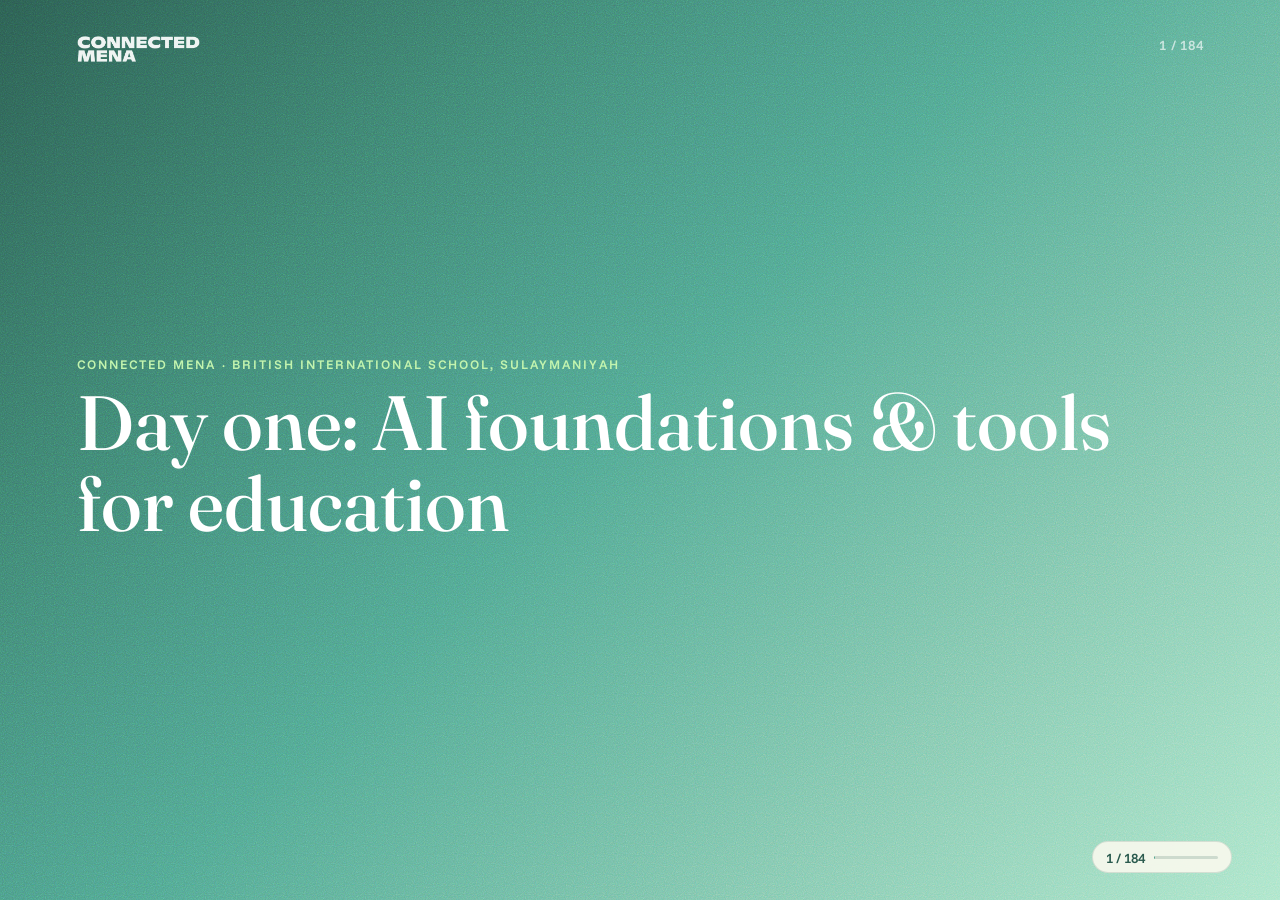
==== commit cabbfa99: "Rebuild Day Three deck from run-of-show outline Consolidates Day Three from 55 slides to 20: keeps t" ====
--- a/index.html
+++ b/index.html
@@ -1810,9 +1810,9 @@
     <div class="slide-inner">
       <p class="eyebrow">G4-06 &middot; Angle and Viewpoint</p>
       <h2 class="headline-lg">Open with something visual</h2>
-      <div class="diagram-placeholder">
-        <p>Details of a cup disappearing in profile</p>
-      </div>
+      <ul class="bullets">
+        <li>Details of a cup disappearing in profile</li>
+      </ul>
     </div>
   </section>
 
@@ -2315,206 +2315,22 @@
     </div>
   </section>
 
-  <!-- 117. CONTENT — warm-up: draw a bicycle .................................... -->
+  <!-- 117. CONTENT — day three goals ............................................. -->
   <section id="slide-166" class="slide on-sand">
     <span class="slide-number"></span>
     <div class="slide-inner">
-      <p class="eyebrow">Warm-up</p>
-      <h2 class="headline-lg">Draw a bicycle</h2>
-      <p class="subhead">From memory. 2 minutes. No looking at anything.</p>
-    </div>
-  </section>
-
-  <!-- 118. CONTENT — now rank them ............................................... -->
+      <p class="eyebrow">Day three</p>
+      <h2 class="headline-lg">Day three goals</h2>
+      <ul class="bullets">
+        <li>Two full lessons for micro-teaching.</li>
+        <li>Time to prep for your first few classes, with our support.</li>
+        <li>Information on ongoing support &amp; strategies.</li>
+      </ul>
+    </div>
+  </section>
+
+  <!-- 118. TABLE — curriculum walkthrough: Kindergarten to Grade 3 .................. -->
   <section id="slide-167" class="slide on-sand">
-    <span class="slide-number"></span>
-    <div class="slide-inner">
-      <p class="eyebrow">Warm-up</p>
-      <h2 class="headline-lg">Now rank them</h2>
-      <p class="subhead">Best on the left. Worst on the right. Whole group. You must say why.</p>
-    </div>
-  </section>
-
-  <!-- 119. STEPS — you just wrote a rubric ........................................ -->
-  <section id="slide-168" class="slide on-sand">
-    <span class="slide-number"></span>
-    <div class="slide-inner">
-      <p class="eyebrow">Warm-up</p>
-      <h2 class="headline-lg">You just wrote a rubric</h2>
-      <div class="steps">
-        <div class="step"><span class="num">1</span><p>What were your criteria?</p></div>
-        <div class="step"><span class="num">2</span><p>Did everyone agree?</p></div>
-        <div class="step"><span class="num">3</span><p>What would you write down so the next person scores it the same way?</p></div>
-      </div>
-    </div>
-  </section>
-
-  <!-- 120. SUB-SECTION — questions from yesterday .................................... -->
-  <section id="slide-169" class="slide on-tint">
-    <img class="logo-mark" src="assets/logo/CONNECTED-MENA_Logo_RGB_Black.png" alt="CONNECTED MENA" />
-    <span class="slide-number"></span>
-    <div class="slide-inner">
-      <p class="eyebrow">Day three</p>
-      <h2 class="headline-lg">Questions from yesterday</h2>
-    </div>
-  </section>
-
-  <!-- 121. CONTENT — how will students be assessed? .............................. -->
-  <section id="slide-170" class="slide on-sand">
-    <span class="slide-number"></span>
-    <div class="slide-inner">
-      <p class="eyebrow">Questions from yesterday</p>
-      <h2 class="headline-lg">How will students be assessed?</h2>
-      <ul class="bullets">
-        <li>Every lesson carries its own assessment.</li>
-        <li>K&ndash;6: a short class-level check the teacher fills in after the lesson &mdash; no student scores, no student accounts.</li>
-        <li>Grades 7&ndash;12: a four-level rubric per student, plus a self-assessment prompt and a peer review prompt.</li>
-        <li>Grades 4&ndash;12 also sit a summative assessment twice a year.</li>
-        <li>Nothing rewards memorisation. Everything looks at skill, reasoning, depth of work and participation.</li>
-      </ul>
-    </div>
-  </section>
-
-  <!-- 122. CONTENT — how do we get students to work on projects .................. -->
-  <section id="slide-171" class="slide on-sand">
-    <span class="slide-number"></span>
-    <div class="slide-inner">
-      <p class="eyebrow">Questions from yesterday</p>
-      <h2 class="headline-lg">How do we get students to work on projects when there&rsquo;s so much else going on in harder classes?</h2>
-      <ul class="bullets">
-        <li>All project work happens in class, so it does not compete with other subjects.</li>
-        <li>Projects are highly structured &mdash; one lesson, one step, one artifact. There is little room to procrastinate.</li>
-      </ul>
-    </div>
-  </section>
-
-  <!-- 123. CONTENT — how do we manage our classrooms and time ..................... -->
-  <section id="slide-172" class="slide on-sand">
-    <span class="slide-number"></span>
-    <div class="slide-inner">
-      <p class="eyebrow">Questions from yesterday</p>
-      <h2 class="headline-lg">How do we manage our classrooms and time in interactive activities?</h2>
-      <ul class="bullets">
-        <li>Structure.</li>
-        <li>Assign roles, make groups, move desks, set a timer.</li>
-        <li>Run several short rounds of a game with small changes, not one long one.</li>
-        <li>Keep it short. Never let the whole lesson become one big activity.</li>
-      </ul>
-    </div>
-  </section>
-
-  <!-- 124. CONTENT — modality and multimodality .................................... -->
-  <section id="slide-173" class="slide on-sand">
-    <span class="slide-number"></span>
-    <div class="slide-inner">
-      <p class="eyebrow">Questions from yesterday</p>
-      <h2 class="headline-lg">Modality and multimodality</h2>
-      <ul class="bullets">
-        <li>A modality is one kind of information: text, image, sound, video.</li>
-        <li>Multimodal means one system handles more than one kind at the same time.</li>
-        <li>A class (or category) is a group a system sorts things into: cat / dog / neither.</li>
-        <li>Classification is putting an example into the right class.</li>
-        <li>The word &ldquo;class&rdquo; in AI means a category, not a group of students.</li>
-      </ul>
-    </div>
-  </section>
-
-  <!-- 125. CONTENT — how do we encourage students to use AI ethically? ............. -->
-  <section id="slide-174" class="slide on-sand">
-    <span class="slide-number"></span>
-    <div class="slide-inner">
-      <p class="eyebrow">Questions from yesterday</p>
-      <h2 class="headline-lg">How do we encourage students to use AI ethically?</h2>
-      <ul class="bullets">
-        <li>The lessons do this directly. Every lesson builds a mindset, a strategy or an instinct for good use.</li>
-        <li>Most lessons teach scepticism of the tool, not enthusiasm for it.</li>
-        <li>Students will use AI at home whatever we do. The goal is to prepare and protect them &mdash; not to speed up or encourage use.</li>
-      </ul>
-    </div>
-  </section>
-
-  <!-- 126. CONTENT — how do we get more tokens or access to free tools? ............ -->
-  <section id="slide-175" class="slide on-sand">
-    <span class="slide-number"></span>
-    <div class="slide-inner">
-      <p class="eyebrow">Questions from yesterday</p>
-      <h2 class="headline-lg">How do we get more tokens or access to free tools?</h2>
-      <ul class="bullets">
-        <li>Ask your administration and your IT department.</li>
-        <li>CONNECTED MENA may be able to find educator discounts or free credits from companies.</li>
-        <li>Watch for new startups offering similar tools &mdash; they are often cheap or free while they grow.</li>
-        <li>Do not build a lesson around today&rsquo;s price. These tools can double in cost at any time.</li>
-      </ul>
-    </div>
-  </section>
-
-  <!-- 127. CONTENT — nuance ......................................................... -->
-  <section id="slide-176" class="slide on-sand">
-    <span class="slide-number"></span>
-    <div class="slide-inner">
-      <p class="eyebrow">Questions from yesterday</p>
-      <h2 class="headline-lg">Nuance</h2>
-      <ul class="bullets">
-        <li>A small difference in meaning that changes the right answer.</li>
-        <li>&ldquo;Most students&rdquo; and &ldquo;all students&rdquo; look similar. They are not.</li>
-        <li>AI outputs often flatten nuance: they give the average answer, confidently.</li>
-        <li>Noticing the small difference is the human job. That is what we are training students to do.</li>
-      </ul>
-    </div>
-  </section>
-
-  <!-- 128. CONTENT — goals for today ................................................ -->
-  <section id="slide-177" class="slide on-sand">
-    <span class="slide-number"></span>
-    <div class="slide-inner">
-      <p class="eyebrow">Day three</p>
-      <h2 class="headline-lg">Goals for today</h2>
-      <ul class="bullets">
-        <li>Put everything together: apply the pedagogy to the actual curriculum.</li>
-        <li>Build confidence delivering the lesson materials.</li>
-        <li>Get experience using the rubrics to assess student work.</li>
-      </ul>
-    </div>
-  </section>
-
-  <!-- 129. SPLIT — quick policies reminder ........................................... -->
-  <section id="slide-178" class="slide on-sand">
-    <span class="slide-number"></span>
-    <div class="slide-inner">
-      <p class="eyebrow">Day three</p>
-      <h2 class="headline-lg">Quick policies reminder</h2>
-      <div class="split">
-        <div class="split-col">
-          <p class="split-label">Staged tool use</p>
-          <ul>
-            <li>K&ndash;6: limited teacher demos, no student use</li>
-            <li>7&ndash;12: staged introduction</li>
-          </ul>
-        </div>
-        <div class="split-col">
-          <p class="split-label">Privacy and safety</p>
-          <ul>
-            <li>No personal accounts</li>
-            <li>No student data</li>
-            <li>No cameras, except a careful teacher-controlled one</li>
-          </ul>
-        </div>
-      </div>
-    </div>
-  </section>
-
-  <!-- 130. SUB-SECTION — curriculum overview ......................................... -->
-  <section id="slide-179" class="slide on-tint">
-    <img class="logo-mark" src="assets/logo/CONNECTED-MENA_Logo_RGB_Black.png" alt="CONNECTED MENA" />
-    <span class="slide-number"></span>
-    <div class="slide-inner">
-      <p class="eyebrow">Day three</p>
-      <h2 class="headline-lg">Curriculum overview</h2>
-    </div>
-  </section>
-
-  <!-- 131. TABLE — curriculum walkthrough: Kindergarten to Grade 3 .................. -->
-  <section id="slide-180" class="slide on-sand">
     <span class="slide-number"></span>
     <div class="slide-inner" style="max-width: 92rem;">
       <p class="eyebrow">Curriculum overview</p>
@@ -2535,8 +2351,8 @@
     </div>
   </section>
 
-  <!-- 132. TABLE — curriculum walkthrough: Grades 4 to 6 ............................. -->
-  <section id="slide-181" class="slide on-sand">
+  <!-- 119. TABLE — curriculum walkthrough: Grades 4 to 6 ............................. -->
+  <section id="slide-168" class="slide on-sand">
     <span class="slide-number"></span>
     <div class="slide-inner" style="max-width: 92rem;">
       <p class="eyebrow">Curriculum overview</p>
@@ -2556,8 +2372,8 @@
     </div>
   </section>
 
-  <!-- 133. TABLE — curriculum walkthrough: Grades 7 to 9 ............................. -->
-  <section id="slide-182" class="slide on-sand">
+  <!-- 120. TABLE — curriculum walkthrough: Grades 7 to 9 ............................. -->
+  <section id="slide-169" class="slide on-sand">
     <span class="slide-number"></span>
     <div class="slide-inner" style="max-width: 92rem;">
       <p class="eyebrow">Curriculum overview</p>
@@ -2577,8 +2393,8 @@
     </div>
   </section>
 
-  <!-- 134. TABLE — curriculum walkthrough: Grades 10 to 12 ........................... -->
-  <section id="slide-183" class="slide on-sand">
+  <!-- 121. TABLE — curriculum walkthrough: Grades 10 to 12 ........................... -->
+  <section id="slide-170" class="slide on-sand">
     <span class="slide-number"></span>
     <div class="slide-inner" style="max-width: 92rem;">
       <p class="eyebrow">Curriculum overview</p>
@@ -2598,23 +2414,8 @@
     </div>
   </section>
 
-  <!-- 135. CONTENT — how do projects fit into the curriculum? ....................... -->
-  <section id="slide-184" class="slide on-sand">
-    <span class="slide-number"></span>
-    <div class="slide-inner">
-      <p class="eyebrow">Curriculum overview</p>
-      <h2 class="headline-lg">How do projects fit into the curriculum?</h2>
-      <ul class="bullets">
-        <li><strong>Grades 7&ndash;12:</strong> units 1&ndash;4 teach the skills (lessons 1&ndash;18). Unit 5 builds the project (lessons 19&ndash;24). Unit 6 presents and reflects (lessons 25&ndash;28).</li>
-        <li><strong>Grade 7, lessons 19&ndash;24:</strong> choose a decision problem, build the example set, train it, test it, improve it.</li>
-        <li><strong>Grade 10, lessons 19&ndash;24:</strong> launch the case, collect evidence, map the system, analyse tradeoffs, draft a policy recommendation.</li>
-        <li>K&ndash;6 has no long project. Each grade ends with one culminating task &mdash; Grade 3 lesson 15 &ldquo;Data Detective Report&rdquo;, Grade 5 lessons 17&ndash;20 &ldquo;Project and Reflection&rdquo;.</li>
-      </ul>
-    </div>
-  </section>
-
-  <!-- 136. CONTENT — what resources can we teach from? ............................... -->
-  <section id="slide-185" class="slide on-sand">
+  <!-- 122. CONTENT — what resources can we teach from? ............................... -->
+  <section id="slide-171" class="slide on-sand">
     <span class="slide-number"></span>
     <div class="slide-inner">
       <p class="eyebrow">Curriculum overview</p>
@@ -2624,280 +2425,120 @@
         <li>Subject Background</li>
         <li>Slides</li>
         <li>Worksheets and printed materials</li>
+        <li>Workbooks for younger grades</li>
         <li>Gemini Notebook or other GenAI materials*</li>
       </ul>
     </div>
   </section>
 
-  <!-- 137. STATEMENT — *hold yourselves to the same standard ......................... -->
-  <section id="slide-186" class="slide on-gradient">
-    <span class="slide-number"></span>
-    <div class="slide-inner">
-      <p class="eyebrow on-dark">Curriculum overview</p>
-      <p class="statement">*Hold yourselves to the same standard as your students. Disclose your use, check your sources, improve the material.</p>
-    </div>
-  </section>
-
-  <!-- 138. CONTENT — where can we find these resources? .............................. -->
-  <section id="slide-187" class="slide on-sand">
-    <span class="slide-number"></span>
-    <div class="slide-inner">
-      <p class="eyebrow">Curriculum overview</p>
-      <h2 class="headline-lg">Where can we find these resources?</h2>
-      <ul class="bullets">
-        <li>A platform is in progress and will be available soon.</li>
-        <li>Everything will be findable by grade level, term and lesson.</li>
-      </ul>
-    </div>
-  </section>
-
-  <!-- 139. CONTENT — using the supplied materials with Gemini Notebook .............. -->
-  <section id="slide-188" class="slide on-sand">
-    <span class="slide-number"></span>
-    <div class="slide-inner">
-      <p class="eyebrow">Preparing a lesson</p>
-      <h2 class="headline-lg">Using the supplied materials with Gemini Notebook</h2>
-      <ul class="bullets">
-        <li>Upload the Teacher Guide and the Subject Background. Ask it for things you would otherwise write yourself.</li>
-      </ul>
-    </div>
-  </section>
-
-  <!-- 140. CONTENT — you try .......................................................... -->
-  <section id="slide-189" class="slide on-sand">
-    <span class="slide-number"></span>
-    <div class="slide-inner">
-      <p class="eyebrow">Preparing a lesson</p>
-      <h2 class="headline-lg">You try</h2>
-      <p class="subhead">Upload one document. Ask for one thing that would save you time. 8 minutes.</p>
-    </div>
-  </section>
-
-  <!-- 141. CONTENT — AI coding tools .................................................. -->
-  <section id="slide-190" class="slide on-sand">
-    <span class="slide-number"></span>
-    <div class="slide-inner">
-      <p class="eyebrow">Coding with AI tools</p>
-      <h2 class="headline-lg">AI coding tools</h2>
-      <ul class="bullets">
-        <li><strong>Easiest, no code:</strong> Google AI Studio, Bolt.new, v0, Lovable.</li>
-        <li><strong>Middle:</strong> ask a chatbot for the code and paste it into a file; GitHub Copilot inside an editor.</li>
-        <li><strong>Hardest, most powerful:</strong> Claude Code in the terminal, or inside VS Code.</li>
-      </ul>
-    </div>
-  </section>
-
-  <!-- 142. CONTENT — student context windows are limited too .......................... -->
-  <section id="slide-191" class="slide on-sand">
-    <span class="slide-number"></span>
-    <div class="slide-inner">
-      <p class="eyebrow">Coding with AI tools</p>
-      <h2 class="headline-lg">Student context windows are limited too</h2>
-      <ul class="bullets">
-        <li>Learners can only focus on a few things at a time, especially visually</li>
-        <li>Everything on the page or screen competes for that space.</li>
-        <li>Decoration is not free &mdash; it uses the same space as the thinking.</li>
-        <li>Always ask yourself if an extra visual asset improves or confuses the lesson</li>
-      </ul>
-    </div>
-  </section>
-
-  <!-- 143. CONTENT — why this is in the curriculum ................................... -->
-  <section id="slide-192" class="slide on-sand">
-    <span class="slide-number"></span>
-    <div class="slide-inner">
-      <p class="eyebrow">Coding with AI tools</p>
-      <h2 class="headline-lg">Why this is in the curriculum</h2>
-      <ul class="bullets">
-        <li>Grade 12 capstone students on the prototype pathway use Google AI Studio or Bolt.new. That is the level we are aiming at, not the terminal.</li>
-      </ul>
-    </div>
-  </section>
-
-  <!-- 144. STEPS — the core lesson flow (callback to Day Two) ......................... -->
-  <section id="slide-193" class="slide on-sand">
-    <span class="slide-number"></span>
-    <div class="slide-inner">
-      <p class="eyebrow">Practice lessons</p>
-      <h2 class="headline-lg">The core lesson flow</h2>
+  <!-- 123. CONTENT — microteaching format ............................................ -->
+  <section id="slide-172" class="slide on-sand">
+    <span class="slide-number"></span>
+    <div class="slide-inner">
+      <p class="eyebrow">Micro-teaching</p>
+      <h2 class="headline-lg">Microteaching format</h2>
+      <ul class="bullets">
+        <li>All lessons follow the 4 part lesson flow.</li>
+        <li>Individual lessons are broken down into about 6&ndash;7 steps on teacher guides.</li>
+        <li>Together you teach the whole lesson, start to finish.</li>
+        <li>Everyone not currently teaching plays &ldquo;the students.&rdquo;</li>
+      </ul>
+    </div>
+  </section>
+
+  <!-- 124. SPLIT — feedback ............................................................ -->
+  <section id="slide-173" class="slide on-sand">
+    <span class="slide-number"></span>
+    <div class="slide-inner">
+      <p class="eyebrow">Micro-teaching</p>
+      <h2 class="headline-lg">Feedback</h2>
+      <div class="split">
+        <div class="split-col">
+          <p class="split-label">For each step, your peers share</p>
+          <ul>
+            <li>One thing that worked</li>
+            <li>One thing to adjust</li>
+          </ul>
+        </div>
+        <div class="split-col">
+          <p class="split-label">Then, as a group &mdash; classroom management</p>
+          <ul>
+            <li>How would students &ldquo;break&rdquo; this lesson?</li>
+            <li>How can we add more structure to avoid that?</li>
+          </ul>
+        </div>
+      </div>
+    </div>
+  </section>
+
+  <!-- 125. STEPS — timing ............................................................... -->
+  <section id="slide-174" class="slide on-sand">
+    <span class="slide-number"></span>
+    <div class="slide-inner">
+      <p class="eyebrow">Micro-teaching</p>
+      <h2 class="headline-lg">Timing</h2>
       <div class="steps">
-        <div class="step"><span class="num">1</span><p>Give students something to notice</p></div>
-        <div class="step"><span class="num">2</span><p>Name the idea plainly</p></div>
-        <div class="step"><span class="num">3</span><p>Do something with the idea</p></div>
-        <div class="step"><span class="num">4</span><p>Come back to the idea</p></div>
-      </div>
-    </div>
-  </section>
-
-  <!-- 145. SUB-SECTION — unplugged lesson: G2-03 Robot Path ........................... -->
-  <section id="slide-194" class="slide on-tint">
-    <img class="logo-mark" src="assets/logo/CONNECTED-MENA_Logo_RGB_Black.png" alt="CONNECTED MENA" />
-    <span class="slide-number"></span>
-    <div class="slide-inner">
-      <p class="eyebrow">Practice lessons</p>
-      <h2 class="headline-lg">Unplugged lesson &mdash; G2-03 Robot Path</h2>
-      <p class="subhead">Grade 2 &middot; Unit 1 &middot; Lesson 3 of 15</p>
-    </div>
-  </section>
-
-  <!-- 146. STEPS — G2-03 in four beats .................................................. -->
-  <section id="slide-195" class="slide on-sand">
-    <span class="slide-number"></span>
-    <div class="slide-inner">
-      <p class="eyebrow">G2-03 Robot Path</p>
-      <h2 class="headline-lg">G2-03 in four beats</h2>
-      <div class="steps">
-        <div class="step"><span class="num">1</span><p><strong>Notice:</strong> you are the robot. &ldquo;I do EXACTLY what you command.&rdquo; A vague command &mdash; &ldquo;go to the door&rdquo; &mdash; and you do not move.</p></div>
-        <div class="step"><span class="num">2</span><p><strong>Name:</strong> &ldquo;A command is an exact instruction. A robot does only what the command says.&rdquo;</p></div>
-        <div class="step"><span class="num">3</span><p><strong>Do:</strong> drive a robot across the grid, one precise command at a time. Then find the wrong command in a list and fix it. Then pairs: driver and robot, swap roles.</p></div>
-        <div class="step"><span class="num">4</span><p><strong>Come back:</strong> &ldquo;Why does a robot need exact commands?&rdquo; Don&rsquo;t blame the robot &mdash; fix the command.</p></div>
-      </div>
-    </div>
-  </section>
-
-  <!-- 147. STEPS — your turn [G2-03] ..................................................... -->
-  <section id="slide-196" class="slide on-sand">
-    <span class="slide-number"></span>
-    <div class="slide-inner">
-      <p class="eyebrow">G2-03 Robot Path</p>
-      <h2 class="headline-lg">Your turn</h2>
-      <div class="steps">
-        <div class="step"><span class="num">1</span><p>In groups of 4.</p></div>
-        <div class="step"><span class="num">2</span><p>Each person takes one part of the lesson.</p></div>
-        <div class="step"><span class="num">3</span><p>You have 10 minutes to prepare.</p></div>
-        <div class="step"><span class="num">4</span><p>Between the four of you, you cover the whole lesson.</p></div>
-      </div>
-    </div>
-  </section>
-
-  <!-- 148. STEPS — teach it [G2-03] ...................................................... -->
-  <section id="slide-197" class="slide on-sand">
-    <span class="slide-number"></span>
-    <div class="slide-inner">
-      <p class="eyebrow">G2-03 Robot Path</p>
-      <h2 class="headline-lg">Teach it</h2>
-      <div class="steps">
-        <div class="step"><span class="num">1</span><p>Present your part to your group, in order.</p></div>
-        <div class="step"><span class="num">2</span><p>The others are the Grade 2 class.</p></div>
-        <div class="step"><span class="num">3</span><p>After each part: one thing that worked, one thing to change.</p></div>
-      </div>
-    </div>
-  </section>
-
-  <!-- 149. STEPS — teach it again [G2-03] ................................................ -->
-  <section id="slide-198" class="slide on-sand">
-    <span class="slide-number"></span>
-    <div class="slide-inner">
-      <p class="eyebrow">G2-03 Robot Path</p>
-      <h2 class="headline-lg">Teach it again</h2>
-      <div class="steps">
-        <div class="step"><span class="num">1</span><p>Take the one change your group gave you.</p></div>
-        <div class="step"><span class="num">2</span><p>Teach your part again. 2 minutes each.</p></div>
-        <div class="step"><span class="num">3</span><p>Second time only.</p></div>
-      </div>
-    </div>
-  </section>
-
-  <!-- 150. SUB-SECTION — tool-based lesson: G10-09 Researching an AI Case ............. -->
-  <section id="slide-199" class="slide on-tint">
-    <img class="logo-mark" src="assets/logo/CONNECTED-MENA_Logo_RGB_Black.png" alt="CONNECTED MENA" />
-    <span class="slide-number"></span>
-    <div class="slide-inner">
-      <p class="eyebrow">Practice lessons</p>
-      <h2 class="headline-lg">Tool-based lesson &mdash; G10-09 Researching an AI Case</h2>
-      <p class="subhead">Grade 10 &middot; Unit 3 &middot; Lesson 9 of 28</p>
-    </div>
-  </section>
-
-  <!-- 151. STEPS — G10-09 in four beats .................................................. -->
-  <section id="slide-200" class="slide on-sand">
-    <span class="slide-number"></span>
-    <div class="slide-inner">
-      <p class="eyebrow">G10-09 Researching an AI Case</p>
-      <h2 class="headline-lg">G10-09 in four beats</h2>
-      <div class="steps">
-        <div class="step"><span class="num">1</span><p><strong>Notice:</strong> ask the tool &ldquo;do AI tutors actually help students learn?&rdquo; It answers confidently. Then trace it: the &ldquo;30 percent&rdquo; figure comes only from the company selling the tutor.</p></div>
-        <div class="step"><span class="num">2</span><p><strong>Name:</strong> the tool finds sources, it does not judge them. A fast answer is a starting point, not evidence.</p></div>
-        <div class="step"><span class="num">3</span><p><strong>Do:</strong> research your case. Check each source &mdash; who made it, when, why, is it independent? Tie every claim to a credible source. Mark anything you cannot back as &ldquo;unverified.&rdquo; Disclose which AI tool you used.</p></div>
-        <div class="step"><span class="num">4</span><p><strong>Come back:</strong> &ldquo;Where did the fast answer and the checked evidence differ, and what would you have believed if you had not checked?&rdquo;</p></div>
-      </div>
-    </div>
-  </section>
-
-  <!-- 152. STEPS — your turn [G10-09] ..................................................... -->
-  <section id="slide-201" class="slide on-sand">
-    <span class="slide-number"></span>
-    <div class="slide-inner">
-      <p class="eyebrow">G10-09 Researching an AI Case</p>
-      <h2 class="headline-lg">Your turn</h2>
-      <div class="steps">
-        <div class="step"><span class="num">1</span><p>In groups of 4.</p></div>
-        <div class="step"><span class="num">2</span><p>Each person takes one part of the lesson.</p></div>
-        <div class="step"><span class="num">3</span><p>You have 10 minutes to prepare.</p></div>
-        <div class="step"><span class="num">4</span><p>Between the four of you, you cover the whole lesson.</p></div>
-      </div>
-    </div>
-  </section>
-
-  <!-- 153. STEPS — teach it [G10-09] ...................................................... -->
-  <section id="slide-202" class="slide on-sand">
-    <span class="slide-number"></span>
-    <div class="slide-inner">
-      <p class="eyebrow">G10-09 Researching an AI Case</p>
-      <h2 class="headline-lg">Teach it</h2>
-      <div class="steps">
-        <div class="step"><span class="num">1</span><p>Present your part to your group, in order.</p></div>
-        <div class="step"><span class="num">2</span><p>The others are the Grade 10 class.</p></div>
-        <div class="step"><span class="num">3</span><p>After each part: one thing that worked, one thing to change.</p></div>
-      </div>
-    </div>
-  </section>
-
-  <!-- 154. STEPS — teach it again [G10-09] ................................................ -->
-  <section id="slide-203" class="slide on-sand">
-    <span class="slide-number"></span>
-    <div class="slide-inner">
-      <p class="eyebrow">G10-09 Researching an AI Case</p>
-      <h2 class="headline-lg">Teach it again</h2>
-      <div class="steps">
-        <div class="step"><span class="num">1</span><p>Take the one change your group gave you.</p></div>
-        <div class="step"><span class="num">2</span><p>Teach your part again. 2 minutes each.</p></div>
-        <div class="step"><span class="num">3</span><p>Second time only.</p></div>
-      </div>
-    </div>
-  </section>
-
-  <!-- 155. CONTENT — the internet is down ................................................. -->
-  <section id="slide-204" class="slide on-sand">
-    <span class="slide-number"></span>
-    <div class="slide-inner">
-      <p class="eyebrow">G10-09 Researching an AI Case</p>
-      <h2 class="headline-lg">The internet is down</h2>
-      <ul class="bullets">
-        <li>What would you have done if this lesson had to be offline?</li>
-        <li>What if you found out five minutes before class?</li>
-      </ul>
-    </div>
-  </section>
-
-  <!-- 156. CONTENT — how assessment works in this curriculum ............................. -->
-  <section id="slide-205" class="slide on-sand">
-    <span class="slide-number"></span>
-    <div class="slide-inner">
-      <p class="eyebrow">Assessment intro</p>
-      <h2 class="headline-lg">How assessment works in this curriculum</h2>
-      <ul class="bullets">
-        <li>Process and reasoning matter more than the outcome.</li>
-        <li>A model that scores badly but was tested and reported honestly is stronger work than an inflated one.</li>
-      </ul>
-    </div>
-  </section>
-
-  <!-- 157. CONTENT — three types of assessment ............................................ -->
-  <section id="slide-206" class="slide on-sand">
-    <span class="slide-number"></span>
-    <div class="slide-inner">
-      <p class="eyebrow">Assessment intro</p>
+        <div class="step"><span class="num">1</span><p><strong>Assign steps &middot; 10 min</strong> &mdash; review the lesson, then take 1&ndash;2 steps each.</p></div>
+        <div class="step"><span class="num">2</span><p><strong>Prep your steps &middot; 20 min</strong> &mdash; with our support.</p></div>
+        <div class="step"><span class="num">3</span><p><strong>Teach it through &middot; 25 min</strong> &mdash; each person gives their steps in order.</p></div>
+        <div class="step"><span class="num">4</span><p><strong>Feedback &middot; 15 min</strong> &mdash; step by step.</p></div>
+        <div class="step"><span class="num">5</span><p><strong>Re-teach the two hardest steps &middot; 15 min</strong></p></div>
+        <div class="step"><span class="num">6</span><p><strong>Discuss &middot; 5 min</strong> &mdash; how would you have run the lesson without power / offline?</p></div>
+      </div>
+    </div>
+  </section>
+
+  <!-- 126. SPLIT — lessons for round 1 .................................................. -->
+  <section id="slide-175" class="slide on-sand">
+    <span class="slide-number"></span>
+    <div class="slide-inner">
+      <p class="eyebrow">Micro-teaching</p>
+      <h2 class="headline-lg">Lessons for round 1</h2>
+      <div class="split">
+        <div class="split-col">
+          <p class="split-label">Lower ages</p>
+          <ul>
+            <li>G2-03 Robot Path (unplugged, embodied)</li>
+          </ul>
+        </div>
+        <div class="split-col">
+          <p class="split-label">Upper ages</p>
+          <ul>
+            <li>G6-14 When to Use or Not Use AI (unplugged)</li>
+          </ul>
+        </div>
+      </div>
+    </div>
+  </section>
+
+  <!-- 127. SPLIT — lessons for round 2 .................................................. -->
+  <section id="slide-176" class="slide on-sand">
+    <span class="slide-number"></span>
+    <div class="slide-inner">
+      <p class="eyebrow">Micro-teaching</p>
+      <h2 class="headline-lg">Lessons for round 2</h2>
+      <div class="split">
+        <div class="split-col">
+          <p class="split-label">Lower ages</p>
+          <ul>
+            <li>G3-03 Collect Class Data (unplugged)</li>
+          </ul>
+        </div>
+        <div class="split-col">
+          <p class="split-label">Upper ages</p>
+          <ul>
+            <li>G9-10 Research Support with AI (tool, Perplexity/Gemini)</li>
+          </ul>
+        </div>
+      </div>
+    </div>
+  </section>
+
+  <!-- 128. CONTENT — three types of assessment ............................................ -->
+  <section id="slide-177" class="slide on-sand">
+    <span class="slide-number"></span>
+    <div class="slide-inner">
+      <p class="eyebrow">Assessment &amp; norming</p>
       <h2 class="headline-lg">Three types of assessment</h2>
       <ul class="bullets">
         <li><strong>Self-assessment:</strong> the student states their own understanding in one honest sentence.</li>
@@ -2907,11 +2548,11 @@
     </div>
   </section>
 
-  <!-- 158. CONTENT — where this gets hard .................................................. -->
-  <section id="slide-207" class="slide on-sand">
-    <span class="slide-number"></span>
-    <div class="slide-inner">
-      <p class="eyebrow">Assessment intro</p>
+  <!-- 129. CONTENT — where this gets hard .................................................. -->
+  <section id="slide-178" class="slide on-sand">
+    <span class="slide-number"></span>
+    <div class="slide-inner">
+      <p class="eyebrow">Assessment &amp; norming</p>
       <h2 class="headline-lg">Where this gets hard</h2>
       <ul class="bullets">
         <li>Students score their friends generously, and strangers harshly.</li>
@@ -2924,20 +2565,20 @@
     </div>
   </section>
 
-  <!-- 159. TITLE ONLY — discussion: self-assessment and peer review ....................... -->
-  <section id="slide-208" class="slide on-sand">
-    <span class="slide-number"></span>
-    <div class="slide-inner">
-      <p class="eyebrow">Assessment intro</p>
+  <!-- 130. TITLE ONLY — discussion: self-assessment and peer review ....................... -->
+  <section id="slide-179" class="slide on-sand">
+    <span class="slide-number"></span>
+    <div class="slide-inner">
+      <p class="eyebrow">Assessment &amp; norming</p>
       <h2 class="headline-lg">Discussion: How do you help students succeed at self-assessment and peer review?</h2>
     </div>
   </section>
 
-  <!-- 160. CONTENT — practical strategies .................................................. -->
-  <section id="slide-209" class="slide on-sand">
-    <span class="slide-number"></span>
-    <div class="slide-inner">
-      <p class="eyebrow">Assessment intro</p>
+  <!-- 131. CONTENT — practical strategies .................................................. -->
+  <section id="slide-180" class="slide on-sand">
+    <span class="slide-number"></span>
+    <div class="slide-inner">
+      <p class="eyebrow">Assessment &amp; norming</p>
       <h2 class="headline-lg">Practical strategies</h2>
       <ul class="bullets">
         <li>Focus on the rubric &mdash; the criteria, not the person.</li>
@@ -2948,136 +2589,52 @@
     </div>
   </section>
 
-  <!-- 161. SUB-SECTION — rubrics for assessment ............................................ -->
-  <section id="slide-210" class="slide on-tint">
-    <img class="logo-mark" src="assets/logo/CONNECTED-MENA_Logo_RGB_Black.png" alt="CONNECTED MENA" />
-    <span class="slide-number"></span>
-    <div class="slide-inner">
-      <p class="eyebrow">Assessment</p>
-      <h2 class="headline-lg">Rubrics for assessment</h2>
-    </div>
-  </section>
-
-  <!-- 162. STEPS — G2-03, the K–6 class check ............................................... -->
-  <section id="slide-211" class="slide on-sand">
-    <span class="slide-number"></span>
-    <div class="slide-inner">
-      <p class="eyebrow">Rubrics for assessment</p>
-      <h2 class="headline-lg">G2-03 &mdash; the K&ndash;6 class check</h2>
+  <!-- 132. CONTENT — how you'll mark it ..................................................... -->
+  <section id="slide-181" class="slide on-sand">
+    <span class="slide-number"></span>
+    <div class="slide-inner">
+      <p class="eyebrow">Assessment &amp; norming</p>
+      <h2 class="headline-lg">How you&rsquo;ll mark it</h2>
+      <ul class="bullets">
+        <li><strong>Process &amp; thinking &gt; output.</strong></li>
+        <li>Create a piece of work by an imagined student.</li>
+        <li>Grade the work according to the rubric.</li>
+        <li>Swap &amp; grade your partner&rsquo;s work.</li>
+        <li>Debate grades using the rubric.</li>
+      </ul>
+    </div>
+  </section>
+
+  <!-- 133. CONTENT — bridging content ....................................................... -->
+  <section id="slide-182" class="slide on-sand">
+    <span class="slide-number"></span>
+    <div class="slide-inner">
+      <p class="eyebrow">Plan your first two weeks</p>
+      <h2 class="headline-lg">Bridging content</h2>
+      <ul class="bullets">
+        <li>There may be some even-easier lessons (shared between nearby grade levels) to help students and teachers get up to speed.</li>
+        <li>All materials will be on the platform once classes are assigned.</li>
+      </ul>
+    </div>
+  </section>
+
+  <!-- 134. STEPS — plan your first classes .................................................. -->
+  <section id="slide-183" class="slide on-sand">
+    <span class="slide-number"></span>
+    <div class="slide-inner">
+      <p class="eyebrow">Plan your first two weeks</p>
+      <h2 class="headline-lg">Plan your first classes</h2>
       <div class="steps">
-        <div class="step"><span class="num">1</span><p>Read it on your own.</p></div>
-        <div class="step"><span class="num">2</span><p>With a partner: what, or who, is actually being assessed here?</p></div>
-      </div>
-    </div>
-  </section>
-
-  <!-- 163. STEPS — G10-09, the 7–12 rubric .................................................. -->
-  <section id="slide-212" class="slide on-sand">
-    <span class="slide-number"></span>
-    <div class="slide-inner">
-      <p class="eyebrow">Rubrics for assessment</p>
-      <h2 class="headline-lg">G10-09 &mdash; the 7&ndash;12 rubric</h2>
-      <div class="steps">
-        <div class="step"><span class="num">1</span><p>Read it on your own.</p></div>
-        <div class="step"><span class="num">2</span><p>Discuss with a partner.</p></div>
-        <div class="step"><span class="num">3</span><p>Share one challenge with the group.</p></div>
-      </div>
-    </div>
-  </section>
-
-  <!-- 164. STEPS — write some "student work" ................................................ -->
-  <section id="slide-213" class="slide on-sand">
-    <span class="slide-number"></span>
-    <div class="slide-inner">
-      <p class="eyebrow">Assessment workshop</p>
-      <h2 class="headline-lg">Write some &ldquo;student work&rdquo;</h2>
-      <p class="subhead">8 minutes</p>
-      <div class="steps">
-        <div class="step"><span class="num">1</span><p>Take a blank G10-09 Case Research Notes sheet.</p></div>
-        <div class="step"><span class="num">2</span><p>Fill in the three source-note rows. Nothing else on the sheet.</p></div>
-        <div class="step"><span class="num">3</span><p>No sentences &mdash; just fill the four boxes in each row.</p></div>
-        <div class="step"><span class="num">4</span><p>Pick a quality level: very strong, very weak, or in between. Do not tell anyone which.</p></div>
-      </div>
-    </div>
-  </section>
-
-  <!-- 165. TABLE — one row, done for you ..................................................... -->
-  <section id="slide-214" class="slide on-sand">
-    <span class="slide-number"></span>
-    <div class="slide-inner">
-      <p class="eyebrow">Assessment workshop</p>
-      <h2 class="headline-lg">One row, done for you</h2>
-      <div class="table-wrap">
-        <table class="data-table">
-          <thead>
-            <tr><th>Claim</th><th>Source (who / when)</th><th>Credible? why</th><th>Really supports it?</th></tr>
-          </thead>
-          <tbody>
-            <tr><td>This tutor boosts scores 30 percent.</td><td>The tutor company&rsquo;s own website.</td><td>Weak &mdash; the seller, not independent.</td><td>Overstated. No independent proof.</td></tr>
-          </tbody>
-        </table>
-      </div>
-    </div>
-  </section>
-
-  <!-- 166. CONTENT — your case, if you want one ............................................. -->
-  <section id="slide-215" class="slide on-sand">
-    <span class="slide-number"></span>
-    <div class="slide-inner">
-      <p class="eyebrow">Assessment workshop</p>
-      <h2 class="headline-lg">Your case, if you want one</h2>
-      <ul class="bullets">
-        <li>Does AI proctoring reduce cheating?</li>
-        <li>Do AI tutors help students learn?</li>
-        <li>Should schools use AI to mark exams?</li>
-      </ul>
-    </div>
-  </section>
-
-  <!-- 167. STEPS — norming .................................................................... -->
-  <section id="slide-216" class="slide on-sand">
-    <span class="slide-number"></span>
-    <div class="slide-inner">
-      <p class="eyebrow">Assessment workshop</p>
-      <h2 class="headline-lg">Norming</h2>
-      <div class="steps">
-        <div class="step"><span class="num">1</span><p>Hold a target grade in your head for your own work.</p></div>
-        <div class="step"><span class="num">2</span><p>Swap with someone. Score their work using the rubric.</p></div>
-        <div class="step"><span class="num">3</span><p>Swap again with a new person. Score that one too.</p></div>
-        <div class="step"><span class="num">4</span><p>Where you and the writer disagree, argue it using the words in the rubric &mdash; not your opinion.</p></div>
-      </div>
-    </div>
-  </section>
-
-  <!-- 168. CONTENT — standardising our scores ................................................ -->
-  <section id="slide-217" class="slide on-sand">
-    <span class="slide-number"></span>
-    <div class="slide-inner">
-      <p class="eyebrow">Assessment workshop</p>
-      <h2 class="headline-lg">Standardising our scores</h2>
-      <ul class="bullets">
-        <li>Bring any disagreement to the group.</li>
-        <li>We settle it together, using the criteria.</li>
-      </ul>
-    </div>
-  </section>
-
-  <!-- 169. CONTENT — rose, bud, thorn ......................................................... -->
-  <section id="slide-218" class="slide on-sand">
-    <span class="slide-number"></span>
-    <div class="slide-inner">
-      <p class="eyebrow">Closing</p>
-      <h2 class="headline-lg">Rose, Bud, Thorn</h2>
-      <ul class="bullets">
-        <li><strong>Rose:</strong> one thing from these three days that worked for you.</li>
-        <li><strong>Bud:</strong> one thing you are ready to try with your students.</li>
-        <li><strong>Thorn:</strong> what is your biggest remaining concern about teaching this new class?</li>
-      </ul>
-    </div>
-  </section>
-
-  <!-- 170. CONTENT — how to get support ....................................................... -->
-  <section id="slide-219" class="slide on-sand">
+        <div class="step"><span class="num">1</span><p>Open your grade&rsquo;s folder, plan your first one or two lessons.</p></div>
+        <div class="step"><span class="num">2</span><p>Choose your route: slides / workbook / game.</p></div>
+        <div class="step"><span class="num">3</span><p>Improve &amp; personalize lessons!</p></div>
+        <div class="step"><span class="num">4</span><p>Consider strategies to manage information &amp; make prep simpler.</p></div>
+      </div>
+    </div>
+  </section>
+
+  <!-- 135. CONTENT — how to get support ....................................................... -->
+  <section id="slide-184" class="slide on-sand">
     <span class="slide-number"></span>
     <div class="slide-inner">
       <p class="eyebrow">Closing</p>
